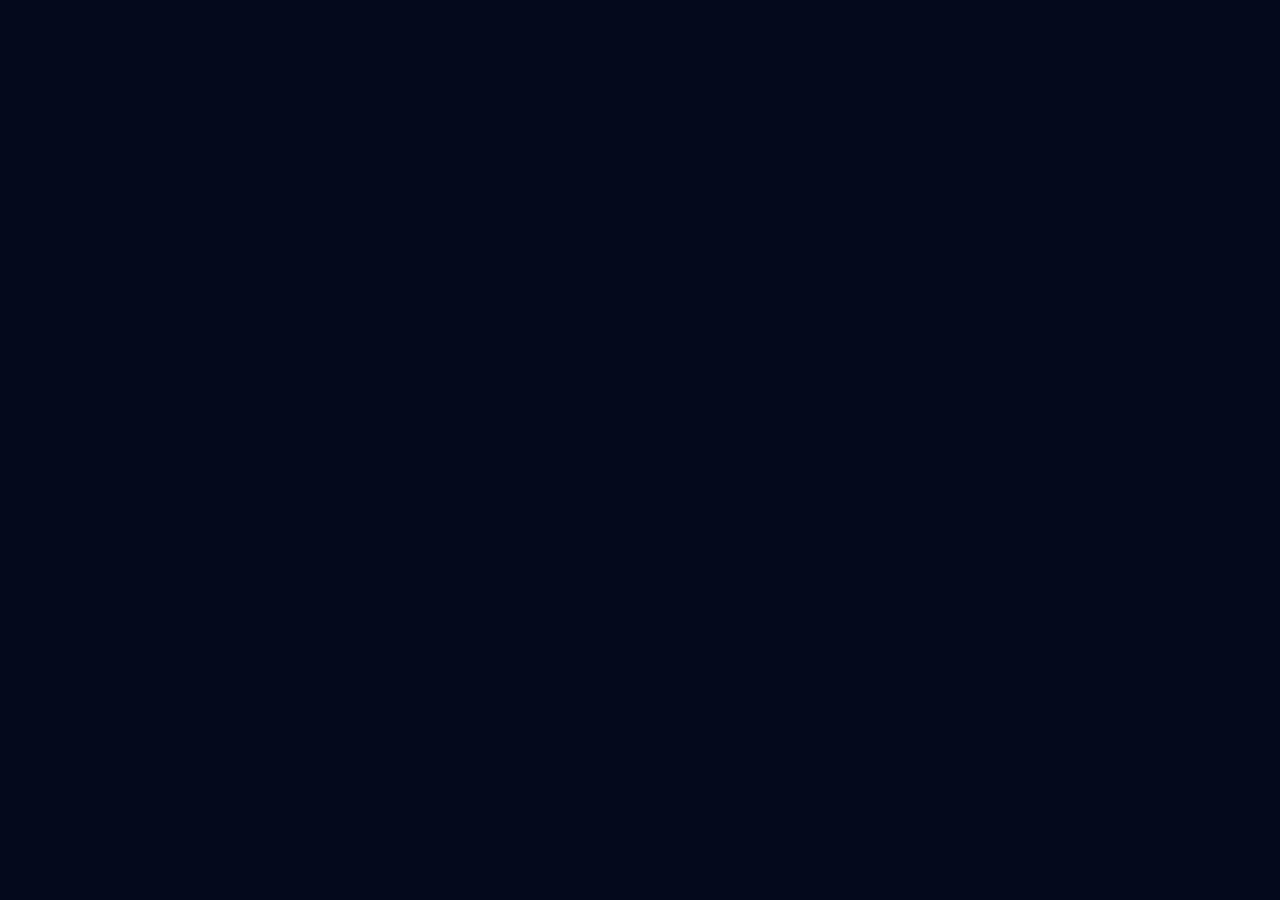
==== index.html @ e1b60d35 "Update index.html" ====
<!DOCTYPE html>
<html lang="it">
<head>
<meta charset="UTF-8" />
<meta name="viewport" content="width=device-width, initial-scale=1.0" />
<title>Studio Tecnico Diagnostica | Ricerca Perdite e Infiltrazioni</title>
<meta name="description" content="Specialisti in diagnostica non invasiva. Risolviamo problemi di umidità, muffa e infiltrazioni con tecnologie avanzate." />

<link rel="preconnect" href="https://fonts.googleapis.com" />
<link rel="preconnect" href="https://fonts.gstatic.com" crossorigin />
<link href="https://fonts.googleapis.com/css2?family=Inter:wght@300;400;600;800&display=swap" rel="stylesheet" />

<style>
:root {
  --bg: #050a18;
  --card: #0d1428;
  --accent: #f9c800;
  --text: #e0e6ed;
  --text-dim: rgba(224, 230, 237, 0.6);
}

* { margin:0; padding:0; box-sizing:border-box; }
body { 
  font-family: 'Inter', sans-serif; 
  background: var(--bg); 
  color: var(--text); 
  line-height: 1.6; 
  overflow-x: hidden;
}

/* Navigazione */
nav {
  position: fixed; top: 0; width: 100%; z-index: 1000;
  padding: 1rem 5%; display: flex; justify-content: space-between; align-items: center;
  background: rgba(5, 10, 24, 0.85); backdrop-filter: blur(12px);
  border-bottom: 1px solid rgba(255,255,255,0.05);
}
.logo { font-weight: 800; font-size: 1.1rem; color: var(--accent); text-transform: uppercase; letter-spacing: 1px; }

/* Hero Section con Effetto Gocce */
.hero {
  padding: 180px 5% 120px; text-align: center; position: relative;
  background: radial-gradient(circle at top, #102e7a 0%, #050a18 80%);
  overflow: hidden;
  min-height: 80vh;
  display: flex;
  flex-direction: column;
  justify-content: center;
  align-items: center;
}
.hero-content { position: relative; z-index: 10; pointer-events: none; }
.hero-content h1 { font-size: clamp(2.3rem, 5.5vw, 3.8rem); font-weight: 800; margin-bottom: 1.5rem; line-height: 1.1; color: #fff; }
.hero-content p { max-width: 700px; margin: 0 auto 2.5rem; color: rgba(255,255,255,0.8); font-size: 1.15rem; }

/* Pulsanti (Stato Disabilitato) */
.btn { 
  display: inline-block; background: var(--accent); color: #000; 
  padding: 1rem 2.5rem; border-radius: 6px; font-weight: 700; 
  text-decoration: none; transition: 0.3s; border: none; font-size: 1rem;
  pointer-events: auto;
}
.btn-disabled { background: #333; color: #777; cursor: not-allowed; opacity: 0.7; }

/* --- ENGINE GOCCE D'ACQUA --- */
#drop-container {
  position: absolute; top: 0; left: 0; width: 100%; height: 100%;
  z-index: 1; pointer-events: none;
}
.water-drop {
  position: absolute;
  background: linear-gradient(to bottom, rgba(255,255,255,0.3), rgba(255,255,255,0.1));
  border-radius: 50% 50% 50% 50% / 60% 60% 40% 40%;
  animation: fall linear infinite;
}
@keyframes fall {
  0% { transform: translateY(-100px); opacity: 0; }
  10% { opacity: 0.6; }
  90% { opacity: 0.4; }
  100% { transform: translateY(110vh); opacity: 0; }
}

/* Sezioni */
.section { padding: 100px 5%; max-width: 1100px; margin: 0 auto; }
h2 { font-size: 2.3rem; margin-bottom: 3.5rem; text-align: center; font-weight: 800; }

/* Blocco 1: Problemi */
.grid { display: grid; grid-template-columns: repeat(auto-fit, minmax(280px, 1fr)); gap: 2.5rem; }
.card { background: var(--card); padding: 2.5rem; border-radius: 12px; border: 1px solid rgba(255,255,255,0.04); }
.card h3 { color: var(--accent); margin-bottom: 1.2rem; font-size: 1.5rem; }
.list-error { list-style: none; color: var(--text-dim); }
.list-error li { margin-bottom: 0.9rem; padding-left: 28px; position: relative; }
.list-error li::before { content: "✕"; position: absolute; left: 0; color: #ff5f5f; font-weight: bold; }

/* Blocco 2: Diagnostica */
.diag-item { border-left: 3px solid var(--accent); padding-left: 20px; margin-bottom: 20px; }
.diag-item h4 { font-size: 1.3rem
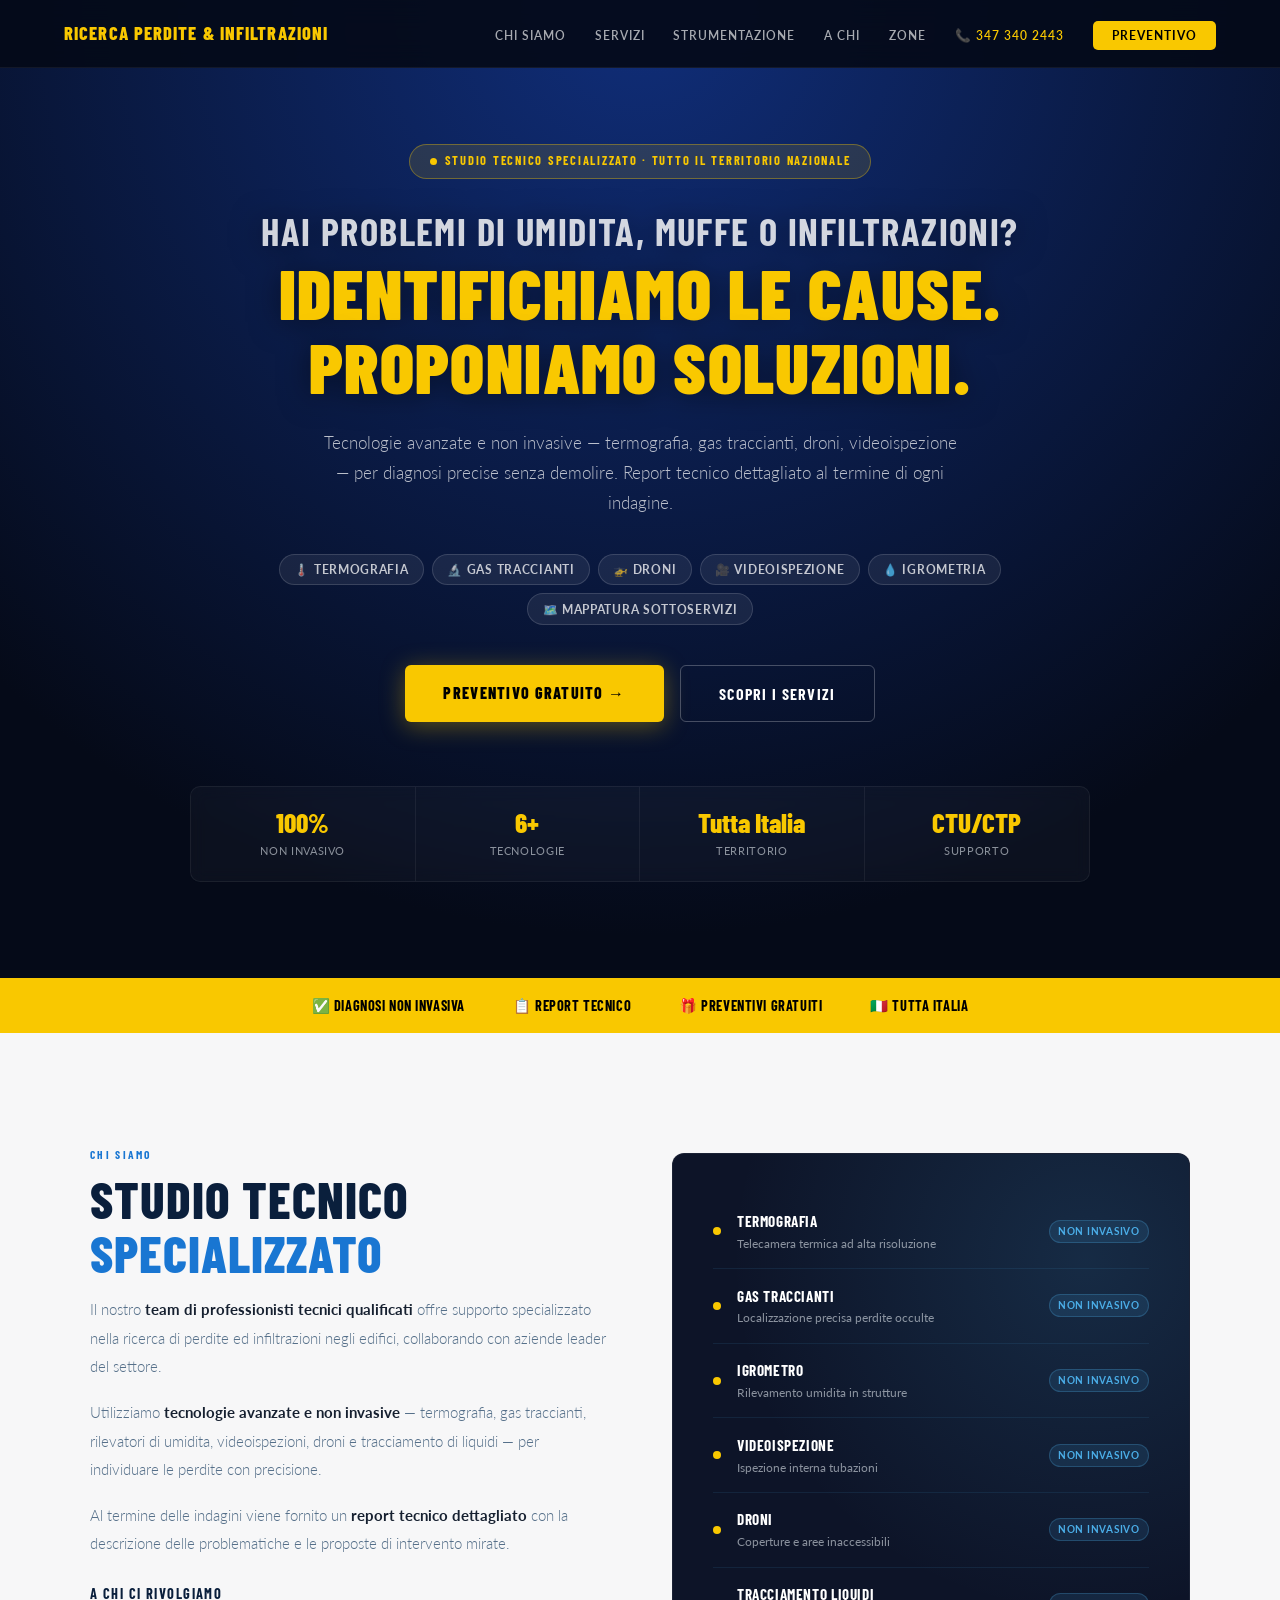
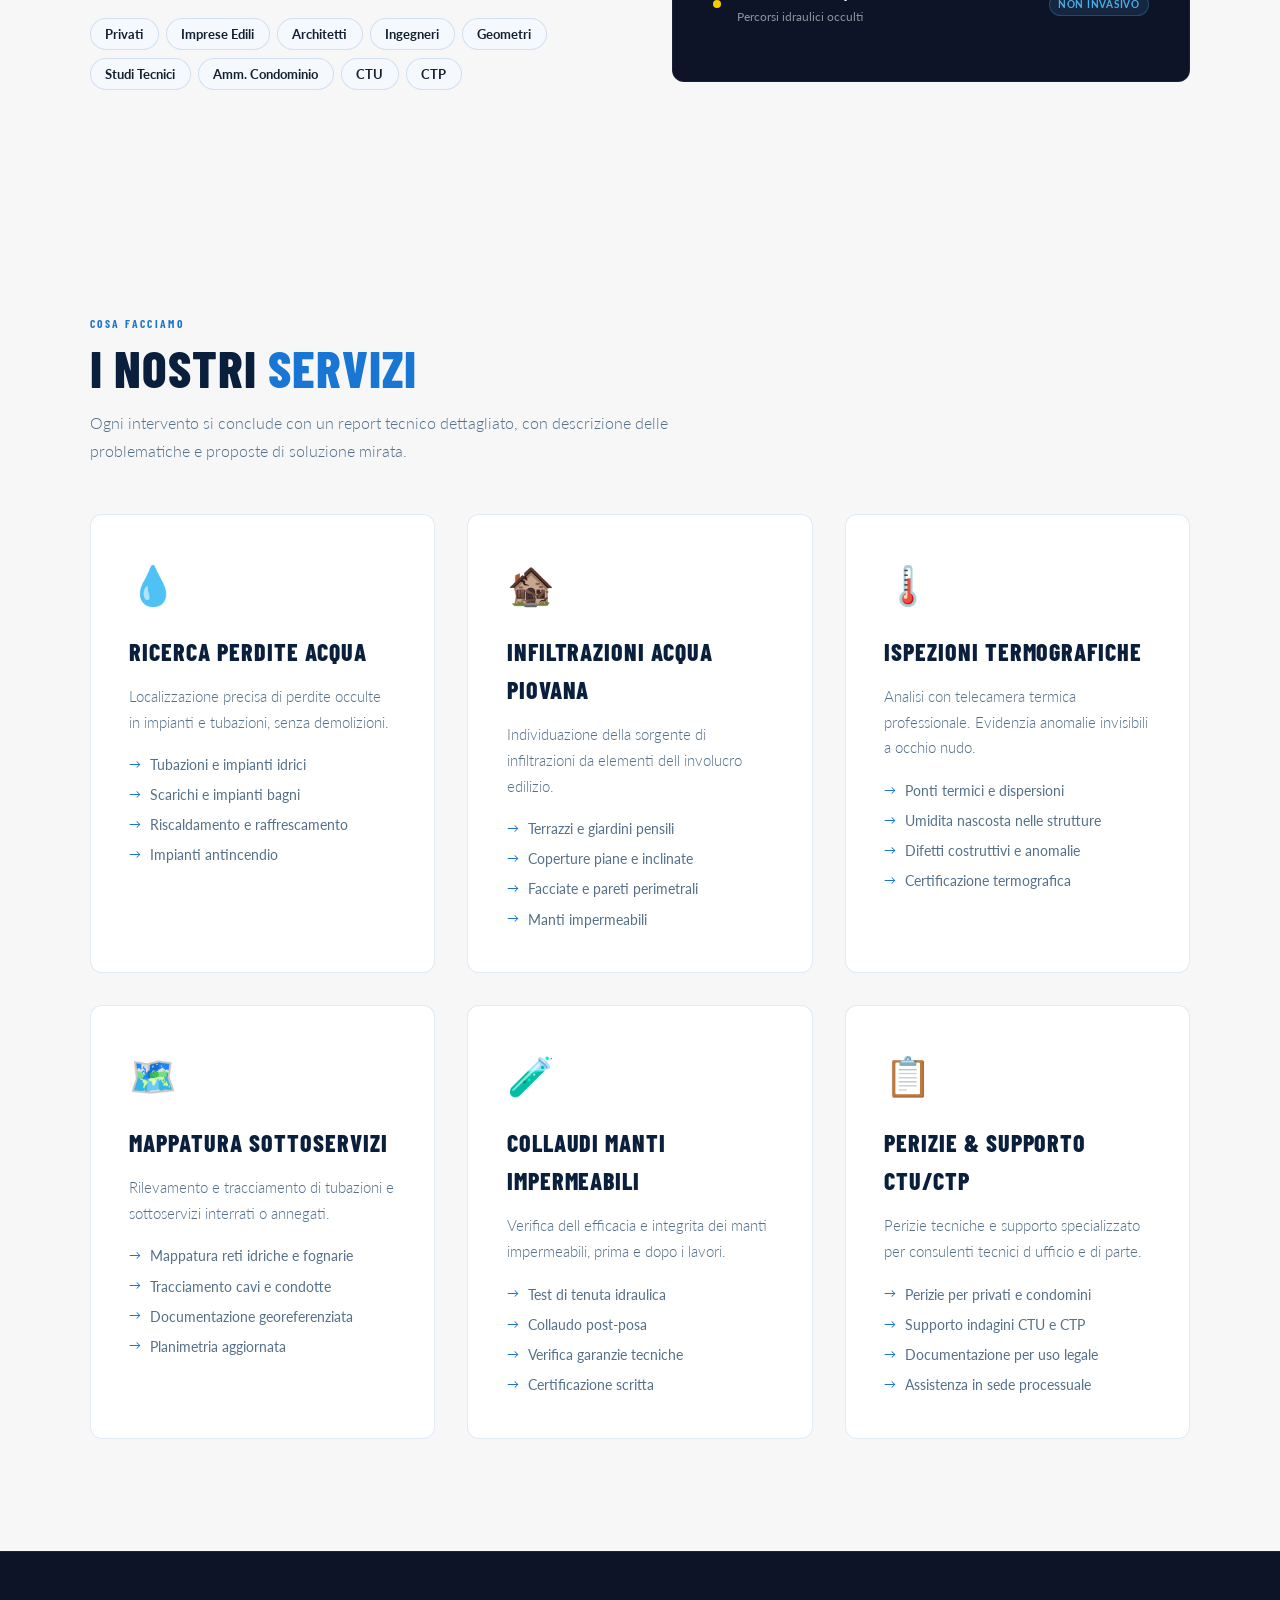
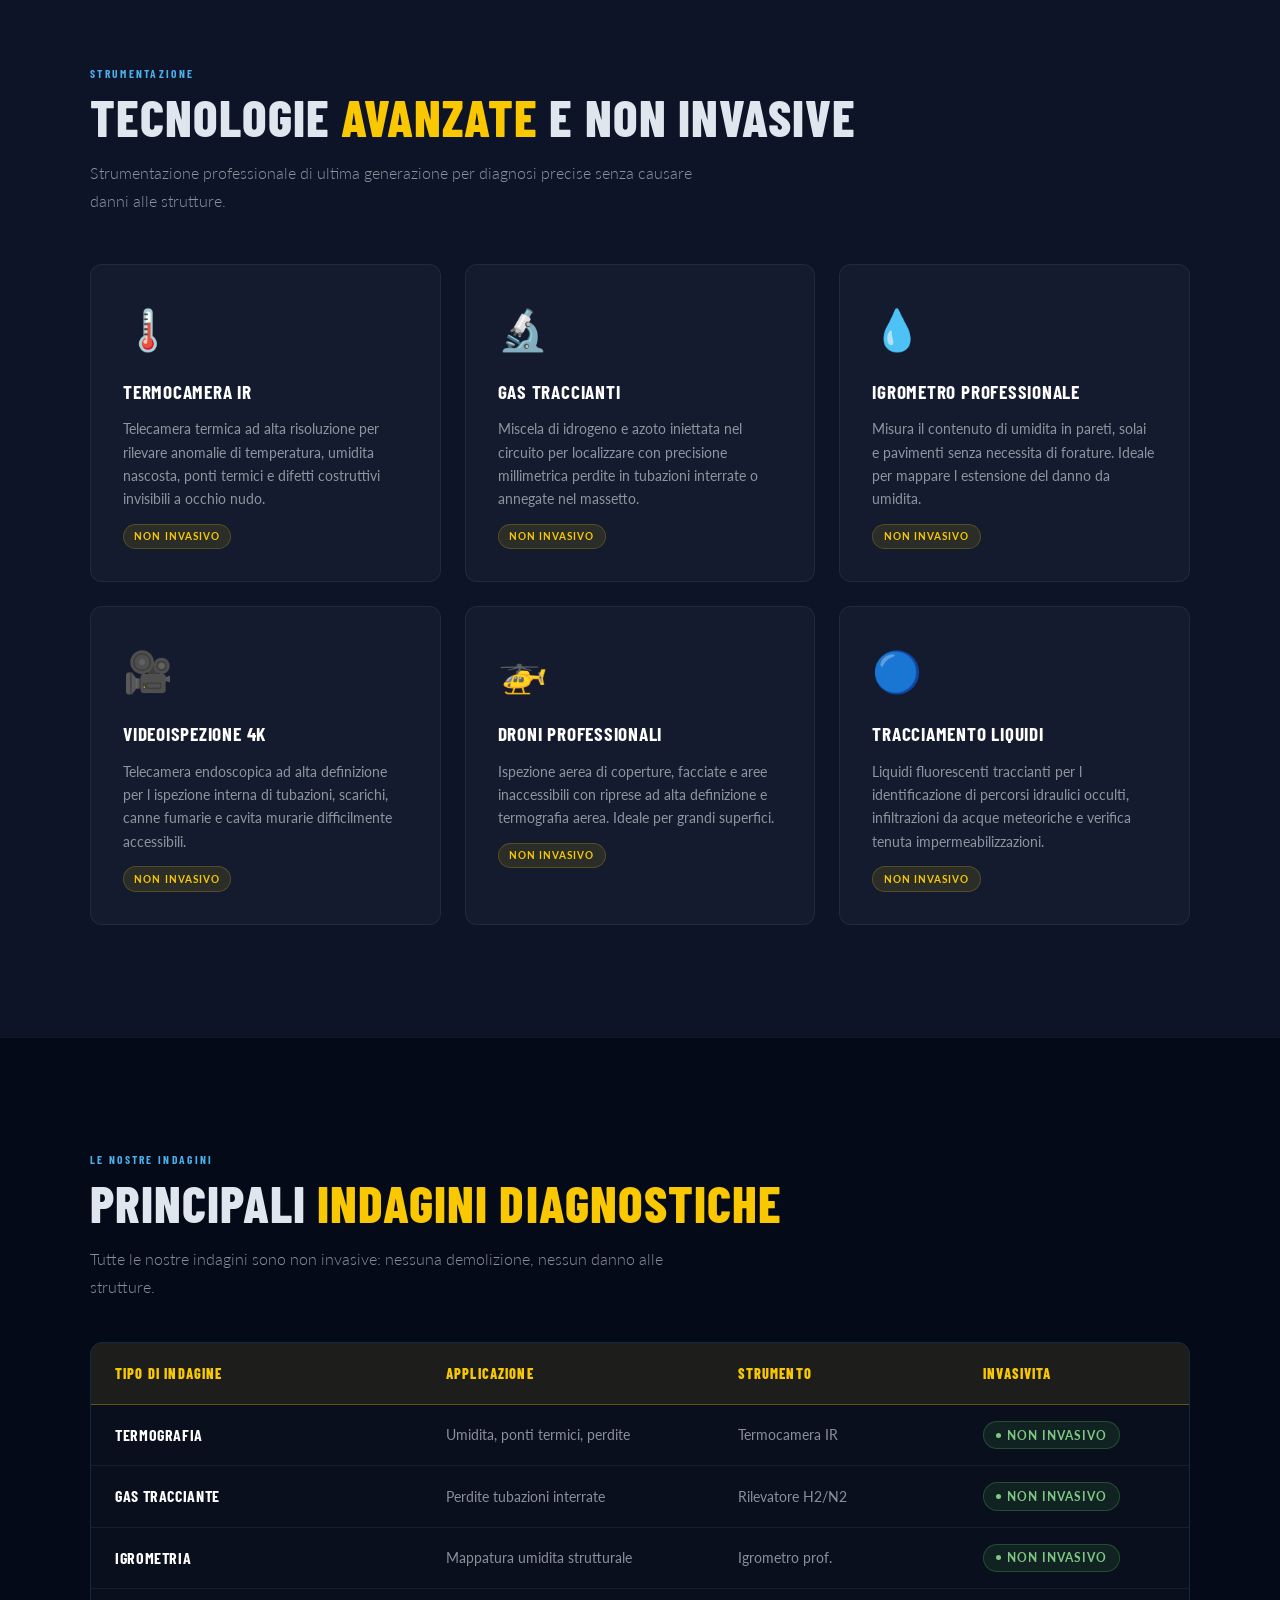
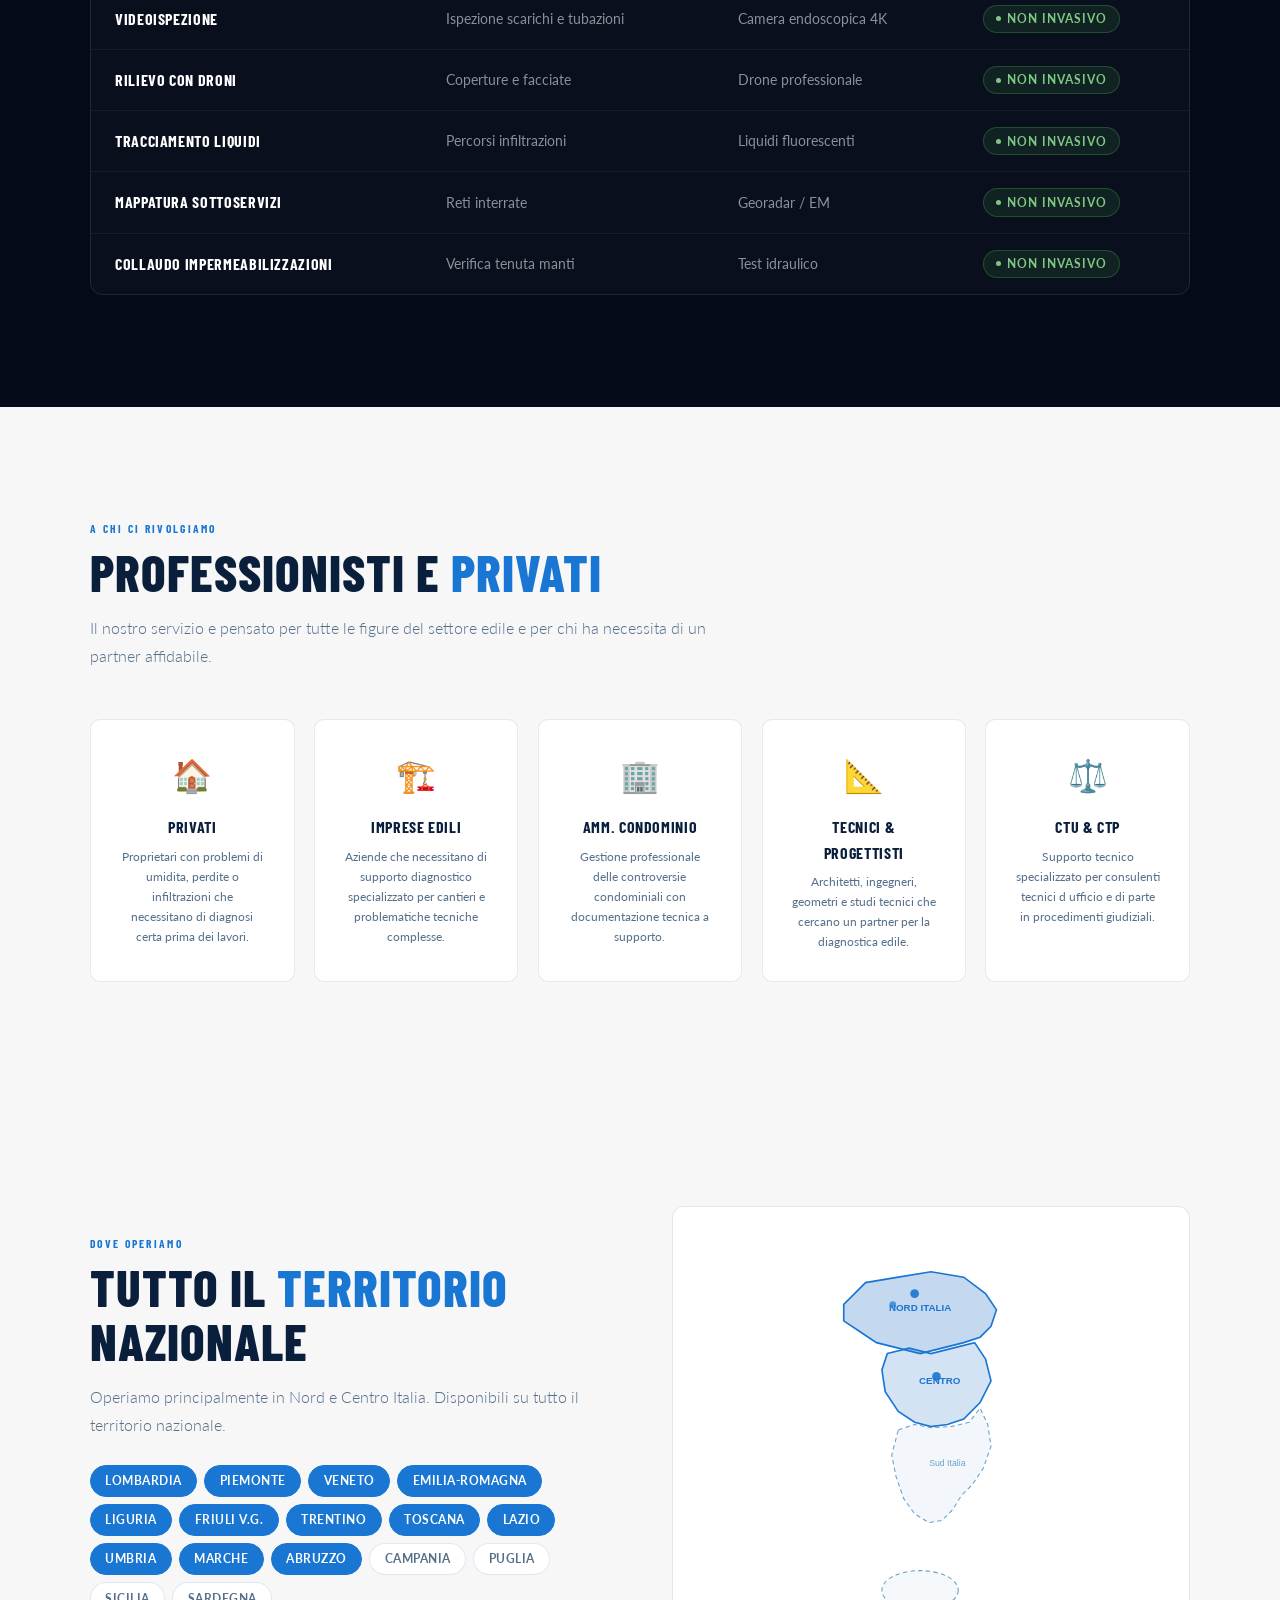
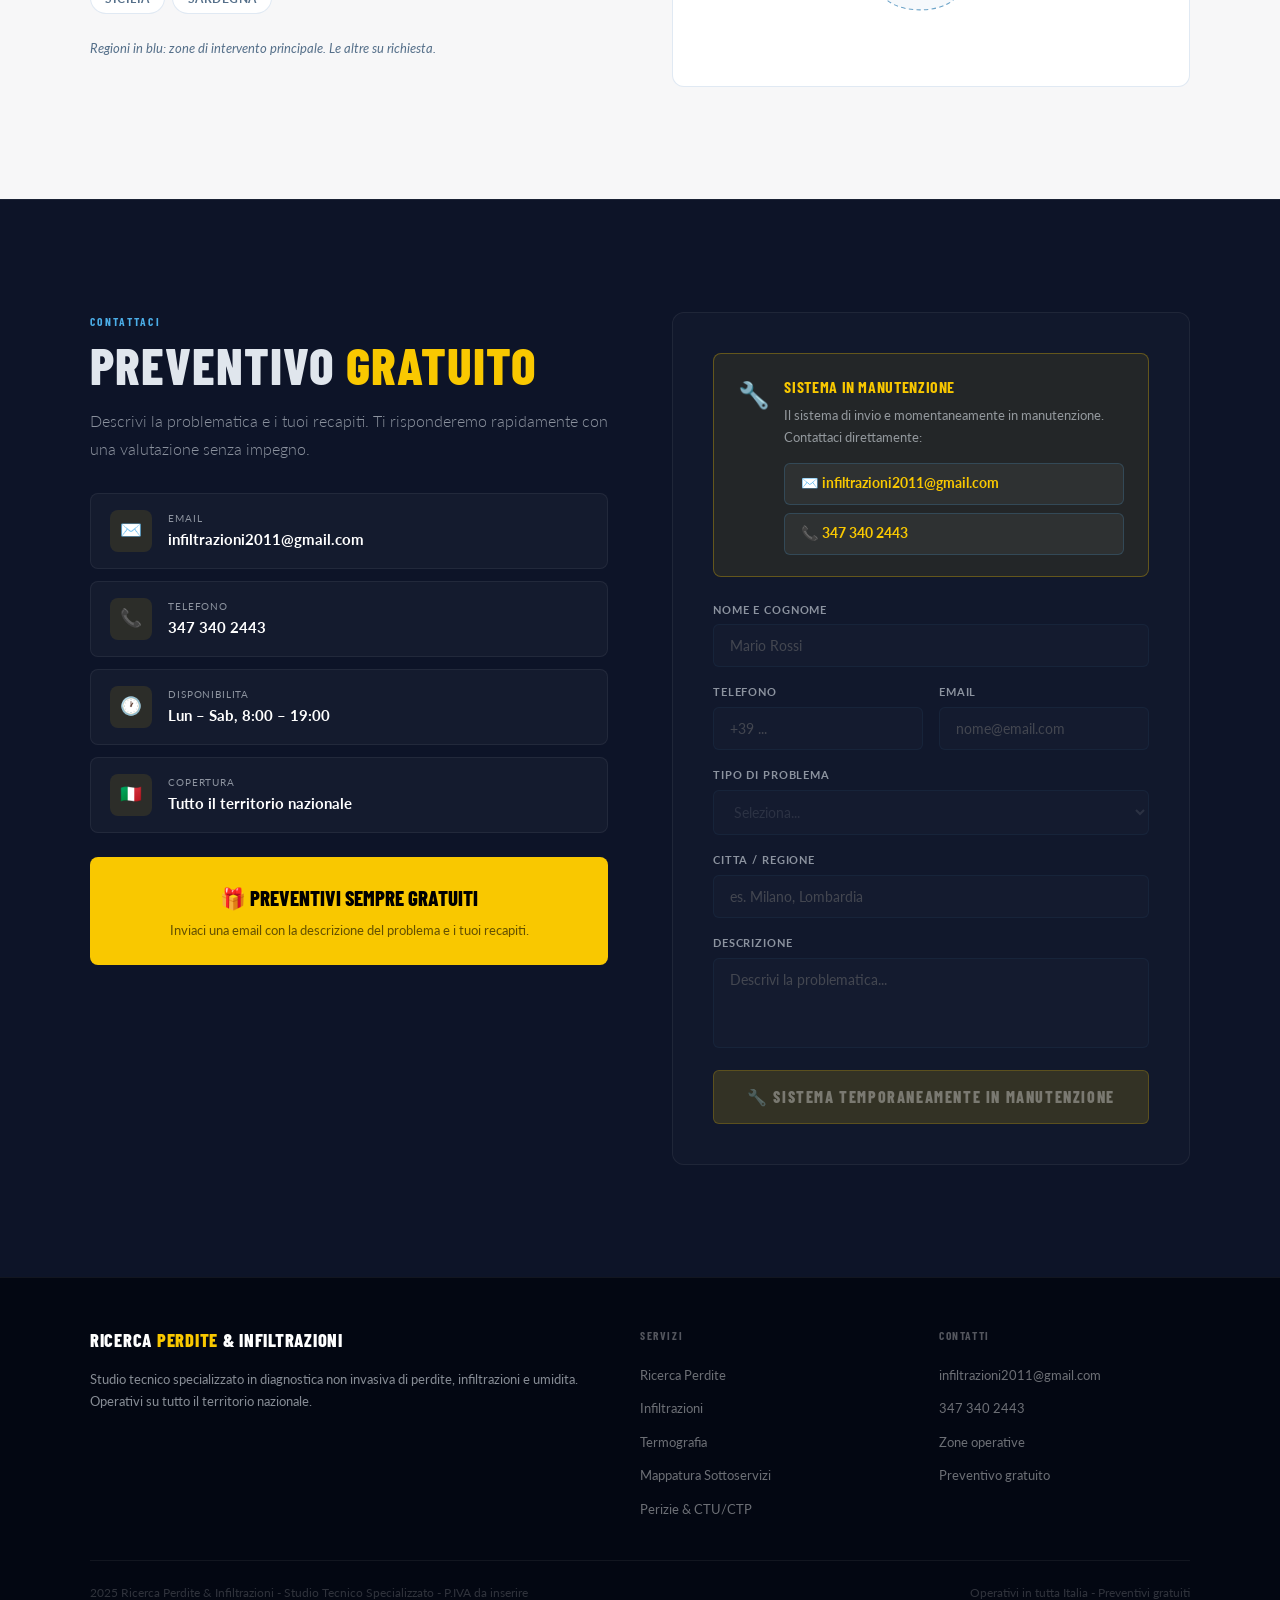
==== commit 410b566e: "Add files via upload" ====
--- a/index.html
+++ b/index.html
@@ -1,96 +1,583 @@
 <!DOCTYPE html>
 <html lang="it">
 <head>
-<meta charset="UTF-8" />
-<meta name="viewport" content="width=device-width, initial-scale=1.0" />
-<title>Studio Tecnico Diagnostica | Ricerca Perdite e Infiltrazioni</title>
-<meta name="description" content="Specialisti in diagnostica non invasiva. Risolviamo problemi di umidità, muffa e infiltrazioni con tecnologie avanzate." />
-
-<link rel="preconnect" href="https://fonts.googleapis.com" />
-<link rel="preconnect" href="https://fonts.gstatic.com" crossorigin />
-<link href="https://fonts.googleapis.com/css2?family=Inter:wght@300;400;600;800&display=swap" rel="stylesheet" />
-
+<meta charset="UTF-8"/>
+<meta name="viewport" content="width=device-width, initial-scale=1.0"/>
+<meta name="google-site-verification" content="r3lfD-xLl5mVCRbMKAUqODSUV7tXXp7N1dzrqmAwCZc"/>
+<title>Ricerca Perdite &amp; Infiltrazioni | Studio Tecnico Specializzato | Italia</title>
+<meta name="description" content="Studio tecnico specializzato in ricerca perdite acqua, infiltrazioni, muffa e umidita. Tecnologie non invasive: termografia, gas traccianti, videoispezione, droni. Operativi su tutto il territorio nazionale. Preventivi gratuiti."/>
+<meta name="keywords" content="ricerca perdite acqua, infiltrazioni, umidita, muffa, termografia, gas traccianti, videoispezione, mappatura sottoservizi, perizie, CTU, CTP, amministratori condominio"/>
+<meta name="robots" content="index, follow"/>
+<script async src="https://www.googletagmanager.com/gtag/js?id=G-BKCBFN4M7D"></script>
+<script>window.dataLayer=window.dataLayer||[];function gtag(){dataLayer.push(arguments);}gtag("js",new Date());gtag("config","G-BKCBFN4M7D");</script>
+<link rel="preconnect" href="https://fonts.googleapis.com"/>
+<link rel="preconnect" href="https://fonts.gstatic.com" crossorigin/>
+<link href="https://fonts.googleapis.com/css2?family=Barlow+Condensed:wght@500;700;800;900&family=Lato:wght@300;400;700&display=swap" rel="stylesheet"/>
 <style>
-:root {
-  --bg: #050a18;
-  --card: #0d1428;
-  --accent: #f9c800;
-  --text: #e0e6ed;
-  --text-dim: rgba(224, 230, 237, 0.6);
+:root{--bg:#050a18;--card:#0d1428;--acc:#f9c800;--accd:#e6a800;--sky:#4baee8;--wh:#fff;--txt:#e0e6ed;--dim:rgba(224,230,237,0.6);--bdr:rgba(255,255,255,0.06)}
+*,*::before,*::after{box-sizing:border-box;margin:0;padding:0}
+html{scroll-behavior:smooth}
+body{font-family:"Lato",sans-serif;background:var(--bg);color:var(--txt);overflow-x:hidden;line-height:1.6}
+
+/* NAV */
+nav{position:fixed;top:0;left:0;right:0;z-index:200;background:rgba(5,10,24,0.92);backdrop-filter:blur(14px);border-bottom:1px solid var(--bdr);display:flex;align-items:center;justify-content:space-between;padding:0 5%;height:68px}
+.logo{font-family:"Barlow Condensed",sans-serif;font-weight:800;font-size:1.15rem;color:var(--acc);text-transform:uppercase;letter-spacing:0.06em;line-height:1.2}
+.nl{display:flex;gap:1.8rem;list-style:none;align-items:center}
+.nl a{color:rgba(255,255,255,0.65);text-decoration:none;font-size:0.78rem;font-weight:600;letter-spacing:0.08em;text-transform:uppercase;transition:color 0.2s}
+.nl a:hover{color:var(--acc)}
+.nc{background:var(--acc);color:#000!important;padding:0.45rem 1.2rem;border-radius:5px;font-weight:700!important}
+.nc:hover{background:var(--accd)!important}
+.nt{color:var(--acc)!important}
+.hbg{display:none;flex-direction:column;gap:5px;cursor:pointer}
+.hbg span{display:block;width:24px;height:2px;background:var(--wh);border-radius:2px}
+
+/* HERO */
+#hero{min-height:100vh;display:flex;flex-direction:column;justify-content:center;padding:9rem 5% 6rem;position:relative;overflow:hidden;background:radial-gradient(circle at top,#102e7a 0%,#050a18 80%);text-align:center}
+#drop-container{position:absolute;top:0;left:0;width:100%;height:100%;pointer-events:none;z-index:1}
+.water-drop{position:absolute;background:rgba(255,255,255,0.18);border-radius:50% 50% 50% 50% / 60% 60% 40% 40%;pointer-events:none;opacity:0;animation:fall linear infinite;box-shadow:0 2px 8px rgba(255,255,255,0.08)}
+@keyframes fall{0%{transform:translateY(-50px) scaleY(0.8);opacity:0}10%{opacity:0.85}80%{opacity:0.5}100%{transform:translateY(110vh) scaleY(1.1);opacity:0}}
+.hi{position:relative;z-index:10;max-width:900px;margin:0 auto;width:100%}
+.hbadge{display:inline-flex;align-items:center;gap:0.5rem;background:rgba(249,200,0,0.12);border:1px solid rgba(249,200,0,0.35);color:var(--acc);font-family:"Barlow Condensed",sans-serif;font-weight:700;font-size:0.78rem;letter-spacing:0.14em;text-transform:uppercase;padding:0.4rem 1.2rem;border-radius:100px;margin-bottom:2rem;animation:fu 0.8s ease both}
+.hbadge::before{content:"";width:7px;height:7px;border-radius:50%;background:var(--acc);animation:bl 1.5s infinite;flex-shrink:0}
+@keyframes bl{0%,100%{opacity:1}50%{opacity:0.2}}
+@keyframes fu{from{opacity:0;transform:translateY(28px)}to{opacity:1;transform:none}}
+h1{font-family:"Barlow Condensed",sans-serif;font-weight:900;font-size:clamp(2.2rem,5.5vw,4.8rem);line-height:1.05;letter-spacing:0.02em;text-transform:uppercase;margin-bottom:1.5rem;animation:fu 0.8s 0.1s ease both;text-shadow:0 2px 30px rgba(0,0,0,0.5);color:var(--wh)}
+h1 .q{display:block;font-size:clamp(1.4rem,3vw,2.4rem);font-weight:700;color:rgba(255,255,255,0.82);margin-bottom:0.3rem}
+h1 .a{display:block;color:var(--acc)}
+.hsub{font-size:1.05rem;color:rgba(255,255,255,0.72);line-height:1.8;max-width:640px;margin:0 auto 2.2rem;font-weight:300;animation:fu 0.8s 0.2s ease both}
+.hpills{display:flex;flex-wrap:wrap;gap:0.5rem;margin-bottom:2.5rem;justify-content:center;animation:fu 0.8s 0.25s ease both}
+.pill{background:rgba(255,255,255,0.07);border:1px solid rgba(255,255,255,0.14);color:rgba(255,255,255,0.75);font-size:0.73rem;font-weight:700;letter-spacing:0.06em;text-transform:uppercase;padding:0.35rem 0.9rem;border-radius:100px}
+.hact{display:flex;gap:1rem;flex-wrap:wrap;justify-content:center;animation:fu 0.8s 0.3s ease both}
+.by{background:var(--acc);color:#000;font-family:"Barlow Condensed",sans-serif;font-weight:800;font-size:1rem;letter-spacing:0.08em;text-transform:uppercase;padding:0.9rem 2.4rem;border-radius:6px;text-decoration:none;box-shadow:0 4px 24px rgba(249,200,0,0.35);transition:all 0.25s}
+.by:hover{background:var(--accd);transform:translateY(-2px);box-shadow:0 8px 32px rgba(249,200,0,0.45)}
+.bo{border:1px solid rgba(255,255,255,0.25);color:var(--wh);font-family:"Barlow Condensed",sans-serif;font-weight:700;font-size:1rem;letter-spacing:0.08em;text-transform:uppercase;padding:0.9rem 2.4rem;border-radius:6px;text-decoration:none;transition:all 0.25s}
+.bo:hover{border-color:var(--acc);color:var(--acc)}
+.hstats{display:grid;grid-template-columns:repeat(4,1fr);margin-top:4rem;border:1px solid var(--bdr);border-radius:10px;overflow:hidden;animation:fu 0.8s 0.4s ease both;background:rgba(255,255,255,0.03);backdrop-filter:blur(8px)}
+.hs{padding:1.4rem 1rem;border-right:1px solid var(--bdr);text-align:center}
+.hs:last-child{border-right:none}
+.hsv{font-family:"Barlow Condensed",sans-serif;font-weight:800;font-size:1.7rem;color:var(--acc);display:block;line-height:1}
+.hsl{font-size:0.67rem;color:var(--dim);margin-top:0.35rem;letter-spacing:0.06em;text-transform:uppercase}
+
+/* STRIP */
+.strip{background:var(--acc);padding:1rem 5%;display:flex;align-items:center;justify-content:center;gap:3rem;flex-wrap:wrap;position:relative;z-index:2}
+.sri{display:flex;align-items:center;gap:0.5rem;font-family:"Barlow Condensed",sans-serif;font-weight:700;font-size:0.9rem;letter-spacing:0.04em;text-transform:uppercase;color:#000}
+
+/* SEZIONI */
+section{padding:7rem 5%;position:relative;z-index:2}
+.ct{max-width:1100px;margin:0 auto}
+.sl{font-family:"Barlow Condensed",sans-serif;font-weight:700;font-size:0.72rem;letter-spacing:0.2em;text-transform:uppercase;color:var(--sky);margin-bottom:0.5rem}
+h2{font-family:"Barlow Condensed",sans-serif;font-weight:800;font-size:clamp(2rem,4vw,3.2rem);line-height:1.05;text-transform:uppercase;letter-spacing:0.02em;margin-bottom:1rem}
+h2 .ac{color:var(--acc)}
+.si{font-size:0.97rem;color:var(--dim);line-height:1.8;max-width:620px;font-weight:300}
+.rv{opacity:0;transform:translateY(22px);transition:opacity 0.7s ease,transform 0.7s ease}
+.rv.visible{opacity:1;transform:none}
+
+/* SEZIONI CHIARE */
+#chisiamo,#servizi,#achi,#metodo,#zone{background:rgba(255,255,255,0.97);color:#162030}
+#chisiamo .sl,#servizi .sl,#achi .sl,#metodo .sl,#zone .sl{color:#1976d2}
+#chisiamo h2,#servizi h2,#achi h2,#metodo h2,#zone h2{color:#0a1f3c}
+#chisiamo h2 .ac,#servizi h2 .ac,#achi h2 .ac,#metodo h2 .ac,#zone h2 .ac{color:#1976d2}
+#chisiamo .si,#servizi .si,#achi .si,#metodo .si,#zone .si{color:#56708a}
+
+/* CHI SIAMO */
+.ag{display:grid;grid-template-columns:1fr 1fr;gap:4rem;align-items:center}
+.at p{font-size:0.96rem;color:#56708a;line-height:1.85;margin-bottom:1.1rem;font-weight:300}
+.at p strong{color:#162030;font-weight:700}
+.th2{font-family:"Barlow Condensed",sans-serif;font-weight:700;font-size:0.9rem;letter-spacing:0.1em;text-transform:uppercase;color:#0a1f3c;margin:1.5rem 0 0.8rem}
+.chips{display:flex;flex-wrap:wrap;gap:0.45rem}
+.chip{background:#f5f9fe;border:1px solid rgba(18,85,160,0.15);color:#162030;font-size:0.8rem;font-weight:700;padding:0.32rem 0.9rem;border-radius:100px;transition:all 0.2s;cursor:default}
+.chip:hover{background:#1976d2;color:#fff;border-color:#1976d2}
+.av{background:var(--card);border-radius:12px;padding:2.5rem;position:relative;overflow:hidden;border:1px solid var(--bdr)}
+.av::before{content:"";position:absolute;inset:0;background:radial-gradient(circle at 80% 20%,rgba(75,174,232,0.15) 0%,transparent 60%)}
+.tl{position:relative;z-index:1}
+.ti{display:flex;align-items:center;gap:1rem;padding:0.9rem 0;border-bottom:1px solid rgba(75,174,232,0.1)}
+.ti:last-child{border-bottom:none}
+.tdot{width:8px;height:8px;border-radius:50%;background:var(--acc);flex-shrink:0}
+.tn{font-family:"Barlow Condensed",sans-serif;font-weight:700;font-size:0.95rem;color:var(--wh);letter-spacing:0.04em;text-transform:uppercase}
+.tds{font-size:0.74rem;color:var(--dim);margin-top:0.1rem}
+.tbg{margin-left:auto;background:rgba(75,174,232,0.12);border:1px solid rgba(75,174,232,0.25);color:var(--sky);font-size:0.6rem;font-weight:700;letter-spacing:0.08em;text-transform:uppercase;padding:0.18rem 0.5rem;border-radius:100px;white-space:nowrap}
+
+/* SERVIZI */
+.sg{display:grid;grid-template-columns:repeat(auto-fit,minmax(300px,1fr));gap:2rem;margin-top:3rem}
+.sc{background:#fff;border:1px solid rgba(18,85,160,0.12);border-radius:12px;padding:2.4rem;position:relative;overflow:hidden;transition:all 0.3s}
+.sc::after{content:"";position:absolute;left:0;top:0;bottom:0;width:4px;background:linear-gradient(to bottom,#1976d2,var(--sky));transform:scaleY(0);transform-origin:top;transition:transform 0.3s}
+.sc:hover{box-shadow:0 12px 48px rgba(10,31,60,0.14);transform:translateY(-5px);border-color:rgba(18,85,160,0.25)}
+.sc:hover::after{transform:scaleY(1)}
+.sci{font-size:2.4rem;margin-bottom:1.1rem;display:block}
+.sc h3{font-family:"Barlow Condensed",sans-serif;font-weight:800;font-size:1.5rem;color:#0a1f3c;text-transform:uppercase;letter-spacing:0.04em;margin-bottom:0.8rem}
+.sc p{font-size:0.92rem;color:#56708a;line-height:1.75;font-weight:300}
+.sc ul{list-style:none;margin-top:0.9rem}
+.sc ul li{font-size:0.88rem;color:#56708a;padding:0.28rem 0 0.28rem 1.3rem;position:relative;line-height:1.5}
+.sc ul li::before{content:"→";position:absolute;left:0;color:#1976d2;font-size:0.75rem;top:0.32rem}
+
+/* STRUMENTAZIONE */
+#strumentazione{background:var(--card);border-top:1px solid var(--bdr)}
+.stg{display:grid;grid-template-columns:repeat(auto-fit,minmax(280px,1fr));gap:1.5rem;margin-top:3rem}
+.stc{background:rgba(255,255,255,0.03);border:1px solid var(--bdr);border-radius:12px;padding:2rem;transition:all 0.3s;position:relative;overflow:hidden}
+.stc::before{content:"";position:absolute;top:0;left:0;right:0;height:3px;background:linear-gradient(90deg,var(--acc),var(--sky));transform:scaleX(0);transform-origin:left;transition:transform 0.3s}
+.stc:hover{background:rgba(255,255,255,0.05);border-color:rgba(75,174,232,0.3);transform:translateY(-3px)}
+.stc:hover::before{transform:scaleX(1)}
+.stci{font-size:2.5rem;margin-bottom:1rem;display:block}
+.stc h3{font-family:"Barlow Condensed",sans-serif;font-weight:700;font-size:1.2rem;color:var(--wh);text-transform:uppercase;letter-spacing:0.04em;margin-bottom:0.6rem}
+.stc p{font-size:0.86rem;color:var(--dim);line-height:1.7}
+.stc-badge{display:inline-block;background:rgba(249,200,0,0.1);color:var(--acc);font-size:0.65rem;font-weight:700;letter-spacing:0.1em;text-transform:uppercase;padding:0.22rem 0.65rem;border-radius:100px;margin-top:0.8rem;border:1px solid rgba(249,200,0,0.2)}
+
+/* TABELLA */
+#indagini{background:#050a18;border-top:1px solid var(--bdr)}
+.tbl-wrap{overflow-x:auto;margin-top:2.5rem;border-radius:12px;border:1px solid rgba(75,174,232,0.2)}
+table{width:100%;border-collapse:collapse;background:rgba(255,255,255,0.02)}
+thead tr{background:rgba(249,200,0,0.08);border-bottom:1px solid rgba(249,200,0,0.3)}
+thead th{font-family:"Barlow Condensed",sans-serif;font-weight:800;font-size:0.9rem;color:var(--acc);text-transform:uppercase;letter-spacing:0.08em;padding:1.2rem 1.5rem;text-align:left}
+tbody tr{border-bottom:1px solid var(--bdr);transition:background 0.2s}
+tbody tr:hover{background:rgba(75,174,232,0.05)}
+tbody tr:last-child{border-bottom:none}
+tbody td{padding:1rem 1.5rem;font-size:0.9rem;color:var(--dim);line-height:1.5}
+tbody td:first-child{font-family:"Barlow Condensed",sans-serif;font-weight:700;font-size:1rem;color:var(--wh);text-transform:uppercase;letter-spacing:0.04em}
+.bni{display:inline-flex;align-items:center;gap:0.4rem;background:rgba(76,175,80,0.12);border:1px solid rgba(76,175,80,0.3);color:#81c784;font-size:0.72rem;font-weight:700;letter-spacing:0.08em;text-transform:uppercase;padding:0.28rem 0.75rem;border-radius:100px}
+.bni::before{content:"";width:5px;height:5px;border-radius:50%;background:#81c784;flex-shrink:0}
+
+/* A CHI */
+.acg{display:grid;grid-template-columns:repeat(auto-fit,minmax(185px,1fr));gap:1.2rem;margin-top:3rem}
+.ac2{border:1px solid rgba(18,85,160,0.12);border-radius:10px;padding:1.8rem;text-align:center;transition:all 0.3s;background:#fff}
+.ac2:hover{box-shadow:0 8px 32px rgba(18,85,160,0.12);transform:translateY(-3px);border-color:#1976d2}
+.aci{font-size:2rem;margin-bottom:0.9rem;display:block}
+.ac2 h4{font-family:"Barlow Condensed",sans-serif;font-weight:700;font-size:1rem;color:#0a1f3c;text-transform:uppercase;letter-spacing:0.04em;margin-bottom:0.45rem}
+.ac2 p{font-size:0.78rem;color:#56708a;line-height:1.6}
+
+/* ZONE */
+.zl{display:grid;grid-template-columns:1fr 1fr;gap:4rem;align-items:center}
+.ztags{display:flex;flex-wrap:wrap;gap:0.45rem;margin-top:1.6rem}
+.zt{padding:0.32rem 0.9rem;border-radius:100px;font-size:0.77rem;font-weight:700;letter-spacing:0.04em;text-transform:uppercase;border:1px solid;transition:all 0.2s}
+.zt.main{background:#1976d2;color:#fff;border-color:#1976d2}
+.zt.sec{background:#fff;color:#56708a;border-color:rgba(18,85,160,0.13)}
+.zt.sec:hover{border-color:#1976d2;color:#1976d2}
+.znote{margin-top:1.4rem;font-size:0.82rem;color:#56708a;font-style:italic;line-height:1.7}
+.mapbox{background:#fff;border:1px solid rgba(18,85,160,0.13);border-radius:12px;padding:2rem;display:flex;align-items:center;justify-content:center}
+
+/* CONTATTI */
+#contatti{background:#0d1428;border-top:1px solid var(--bdr)}
+.cl{display:grid;grid-template-columns:1fr 1fr;gap:4rem}
+.cit{display:flex;align-items:center;gap:1rem;padding:1rem 1.2rem;background:rgba(255,255,255,0.03);border:1px solid var(--bdr);border-radius:8px;margin-bottom:0.75rem;text-decoration:none;color:var(--wh);transition:all 0.2s}
+.cit:hover{background:rgba(75,174,232,0.08);border-color:rgba(75,174,232,0.3)}
+.cico{width:42px;height:42px;border-radius:8px;background:rgba(249,200,0,0.1);display:flex;align-items:center;justify-content:center;font-size:1.1rem;flex-shrink:0}
+.clbl{font-size:0.65rem;color:var(--dim);text-transform:uppercase;letter-spacing:0.08em}
+.cval{font-size:0.95rem;font-weight:700;color:var(--wh);margin-top:0.05rem}
+.pvb{margin-top:1.5rem;padding:1.5rem;background:var(--acc);border-radius:8px;text-align:center}
+.pvb h3{font-family:"Barlow Condensed",sans-serif;font-weight:800;font-size:1.3rem;color:#000;text-transform:uppercase;margin-bottom:0.4rem}
+.pvb p{font-size:0.82rem;color:rgba(0,0,0,0.6);line-height:1.6}
+.cform{background:rgba(255,255,255,0.02);border:1px solid var(--bdr);border-radius:12px;padding:2.5rem}
+.mbn{background:rgba(249,200,0,0.08);border:1px solid rgba(249,200,0,0.3);border-radius:8px;padding:1.3rem 1.5rem;margin-bottom:1.5rem;display:flex;gap:0.9rem;align-items:flex-start}
+.mbt{font-family:"Barlow Condensed",sans-serif;font-weight:700;font-size:1rem;color:var(--acc);text-transform:uppercase;letter-spacing:0.04em;margin-bottom:0.3rem}
+.mbn p{font-size:0.82rem;color:var(--dim);line-height:1.65}
+.mlinks{margin-top:0.9rem;display:flex;flex-direction:column;gap:0.5rem}
+.mlink{display:inline-flex;align-items:center;gap:0.5rem;background:rgba(255,255,255,0.05);border:1px solid rgba(75,174,232,0.2);border-radius:6px;padding:0.55rem 1rem;color:var(--acc);text-decoration:none;font-size:0.88rem;font-weight:700;transition:all 0.2s}
+.mlink:hover{background:rgba(75,174,232,0.1);border-color:rgba(75,174,232,0.4)}
+.fg{margin-bottom:1rem}
+.fg label{display:block;font-size:0.68rem;font-weight:700;letter-spacing:0.08em;text-transform:uppercase;color:var(--dim);margin-bottom:0.4rem}
+.fg input,.fg textarea,.fg select{width:100%;padding:0.75rem 1rem;background:rgba(255,255,255,0.03);border:1px solid rgba(75,174,232,0.12);border-radius:6px;color:rgba(255,255,255,0.2);font-family:"Lato",sans-serif;font-size:0.9rem;outline:none;cursor:not-allowed;opacity:0.5}
+.fg textarea{resize:none;min-height:90px}
+.fgr{display:grid;grid-template-columns:1fr 1fr;gap:1rem}
+.bsm{width:100%;padding:1rem;background:rgba(249,200,0,0.15);color:rgba(255,255,255,0.35);font-family:"Barlow Condensed",sans-serif;font-weight:800;font-size:1rem;letter-spacing:0.1em;text-transform:uppercase;border:1px solid rgba(249,200,0,0.2);border-radius:6px;cursor:not-allowed}
+
+/* POPUP */
+#mp{display:none;position:fixed;inset:0;background:rgba(0,0,0,0.85);z-index:9999;align-items:center;justify-content:center}
+#mp.open{display:flex}
+.pb{background:#0d1428;border:2px solid rgba(249,200,0,0.4);border-radius:14px;padding:2.5rem;max-width:420px;width:90%;text-align:center;animation:fu 0.3s ease}
+.pt{font-family:"Barlow Condensed",sans-serif;font-weight:800;font-size:1.5rem;color:var(--acc);text-transform:uppercase;letter-spacing:0.04em;margin-bottom:0.75rem}
+.pp{font-size:0.88rem;color:var(--dim);line-height:1.75;margin-bottom:1.5rem}
+.pe{display:block;background:var(--acc);color:#000;font-family:"Barlow Condensed",sans-serif;font-weight:800;font-size:1rem;letter-spacing:0.06em;text-transform:uppercase;padding:0.9rem;border-radius:6px;text-decoration:none;margin-bottom:0.6rem;transition:background 0.2s}
+.pe:hover{background:var(--accd)}
+.pth{display:block;background:rgba(255,255,255,0.05);border:1px solid rgba(75,174,232,0.3);color:#fff;font-family:"Barlow Condensed",sans-serif;font-weight:700;font-size:1rem;letter-spacing:0.06em;text-transform:uppercase;padding:0.9rem;border-radius:6px;text-decoration:none;margin-bottom:1.2rem;transition:all 0.2s}
+.pth:hover{background:rgba(75,174,232,0.12)}
+.pc{background:none;border:none;color:rgba(255,255,255,0.3);font-size:0.82rem;cursor:pointer;text-decoration:underline}
+
+/* FOOTER */
+footer{background:#030712;padding:3rem 5%;border-top:1px solid var(--bdr)}
+.fi{max-width:1100px;margin:0 auto;display:grid;grid-template-columns:2fr 1fr 1fr;gap:3rem}
+.fbr{font-family:"Barlow Condensed",sans-serif;font-weight:800;font-size:1.15rem;color:var(--wh);text-transform:uppercase;letter-spacing:0.04em;margin-bottom:0.75rem}
+.fbr span{color:var(--acc)}
+.fde{font-size:0.8rem;color:var(--dim);line-height:1.75}
+.fc h5{font-family:"Barlow Condensed",sans-serif;font-weight:700;font-size:0.72rem;letter-spacing:0.14em;text-transform:uppercase;color:rgba(255,255,255,0.32);margin-bottom:1rem}
+.fc ul{list-style:none}
+.fc ul li{margin-bottom:0.5rem}
+.fc ul li a{font-size:0.8rem;color:rgba(255,255,255,0.42);text-decoration:none;transition:color 0.2s}
+.fc ul li a:hover{color:var(--acc)}
+.fbot{max-width:1100px;margin:2rem auto 0;padding-top:1.4rem;border-top:1px solid var(--bdr);display:flex;justify-content:space-between;align-items:center;flex-wrap:wrap;gap:0.5rem}
+.fcp{font-size:0.72rem;color:rgba(255,255,255,0.18)}
+
+/* RESPONSIVE */
+@media(max-width:900px){
+  nav{padding:0 1.5rem}
+  .nl{display:none}
+  .hbg{display:flex}
+  .nl.open{display:flex;flex-direction:column;position:fixed;top:68px;left:0;right:0;background:var(--bg);padding:1.5rem 2rem 2rem;gap:1.2rem;border-bottom:1px solid var(--bdr);z-index:199}
+  section{padding:5rem 1.5rem}
+  .ag,.zl,.cl{grid-template-columns:1fr;gap:2.5rem}
+  .fgr{grid-template-columns:1fr}
+  .fi{grid-template-columns:1fr;gap:2rem}
+  .fbot{flex-direction:column;text-align:center}
+  .hstats{grid-template-columns:1fr 1fr}
+  footer{padding:2.5rem 1.5rem}
+  .strip{padding:0.9rem 1.5rem;gap:1.2rem}
 }
-
-* { margin:0; padding:0; box-sizing:border-box; }
-body { 
-  font-family: 'Inter', sans-serif; 
-  background: var(--bg); 
-  color: var(--text); 
-  line-height: 1.6; 
-  overflow-x: hidden;
+</style>
+</head>
+<body>
+
+<!-- POPUP MANUTENZIONE -->
+<div id="mp">
+  <div class="pb">
+    <div style="font-size:3rem;margin-bottom:0.8rem">🔧</div>
+    <div class="pt">Sistema in manutenzione</div>
+    <p class="pp">Il sistema di invio delle richieste e momentaneamente in fase di manutenzione. Contattaci direttamente:</p>
+    <a href="mailto:infiltrazioni2011@gmail.com" class="pe">✉️ Invia Email</a>
+    <a href="tel:+393473402443" class="pth">📞 347 340 2443</a>
+    <button class="pc" onclick="document.getElementById('mp').classList.remove('open')">Chiudi</button>
+  </div>
+</div>
+
+<!-- NAV -->
+<nav id="mainNav">
+  <div class="logo">Ricerca Perdite &amp; Infiltrazioni</div>
+  <ul class="nl" id="navLinks">
+    <li><a href="#chisiamo">Chi siamo</a></li>
+    <li><a href="#servizi">Servizi</a></li>
+    <li><a href="#strumentazione">Strumentazione</a></li>
+    <li><a href="#achi">A chi</a></li>
+    <li><a href="#zone">Zone</a></li>
+    <li><a href="tel:+393473402443" class="nt">📞 347 340 2443</a></li>
+    <li><a href="#contatti" class="nc">Preventivo</a></li>
+  </ul>
+  <div class="hbg" id="hbg" onclick="toggleMenu()"><span></span><span></span><span></span></div>
+</nav>
+
+<!-- HERO -->
+<section id="hero">
+  <div id="drop-container"></div>
+  <div class="hi rv">
+    <div class="hbadge">Studio Tecnico Specializzato &middot; Tutto il Territorio Nazionale</div>
+    <h1>
+      <span class="q">Hai problemi di umidita, muffe o infiltrazioni?</span>
+      <span class="a">Identifichiamo le cause.<br>Proponiamo soluzioni.</span>
+    </h1>
+    <p class="hsub">Tecnologie avanzate e non invasive — termografia, gas traccianti, droni, videoispezione — per diagnosi precise senza demolire. Report tecnico dettagliato al termine di ogni indagine.</p>
+    <div class="hpills">
+      <span class="pill">🌡️ Termografia</span>
+      <span class="pill">🔬 Gas Traccianti</span>
+      <span class="pill">🚁 Droni</span>
+      <span class="pill">🎥 Videoispezione</span>
+      <span class="pill">💧 Igrometria</span>
+      <span class="pill">🗺️ Mappatura Sottoservizi</span>
+    </div>
+    <div class="hact">
+      <a href="#contatti" class="by">Preventivo gratuito &rarr;</a>
+      <a href="#servizi" class="bo">Scopri i servizi</a>
+    </div>
+    <div class="hstats">
+      <div class="hs"><span class="hsv">100%</span><div class="hsl">Non invasivo</div></div>
+      <div class="hs"><span class="hsv">6+</span><div class="hsl">Tecnologie</div></div>
+      <div class="hs"><span class="hsv">Tutta Italia</span><div class="hsl">Territorio</div></div>
+      <div class="hs"><span class="hsv">CTU/CTP</span><div class="hsl">Supporto</div></div>
+    </div>
+  </div>
+</section>
+
+<!-- STRIP -->
+<div class="strip">
+  <div class="sri">✅ Diagnosi non invasiva</div>
+  <div class="sri">📋 Report tecnico</div>
+  <div class="sri">🎁 Preventivi gratuiti</div>
+  <div class="sri">🇮🇹 Tutta Italia</div>
+</div>
+
+<!-- CHI SIAMO -->
+<section id="chisiamo">
+<div class="ct">
+  <div class="ag">
+    <div class="at rv">
+      <div class="sl">Chi siamo</div>
+      <h2>Studio tecnico <span class="ac">specializzato</span></h2>
+      <p>Il nostro <strong>team di professionisti tecnici qualificati</strong> offre supporto specializzato nella ricerca di perdite ed infiltrazioni negli edifici, collaborando con aziende leader del settore.</p>
+      <p>Utilizziamo <strong>tecnologie avanzate e non invasive</strong> — termografia, gas traccianti, rilevatori di umidita, videoispezioni, droni e tracciamento di liquidi — per individuare le perdite con precisione.</p>
+      <p>Al termine delle indagini viene fornito un <strong>report tecnico dettagliato</strong> con la descrizione delle problematiche e le proposte di intervento mirate.</p>
+      <div class="th2">A chi ci rivolgiamo</div>
+      <div class="chips">
+        <span class="chip">Privati</span><span class="chip">Imprese Edili</span><span class="chip">Architetti</span>
+        <span class="chip">Ingegneri</span><span class="chip">Geometri</span><span class="chip">Studi Tecnici</span>
+        <span class="chip">Amm. Condominio</span><span class="chip">CTU</span><span class="chip">CTP</span>
+      </div>
+    </div>
+    <div class="av rv">
+      <div class="tl">
+        <div class="ti"><div class="tdot"></div><div><div class="tn">Termografia</div><div class="tds">Telecamera termica ad alta risoluzione</div></div><span class="tbg">Non invasivo</span></div>
+        <div class="ti"><div class="tdot"></div><div><div class="tn">Gas Traccianti</div><div class="tds">Localizzazione precisa perdite occulte</div></div><span class="tbg">Non invasivo</span></div>
+        <div class="ti"><div class="tdot"></div><div><div class="tn">Igrometro</div><div class="tds">Rilevamento umidita in strutture</div></div><span class="tbg">Non invasivo</span></div>
+        <div class="ti"><div class="tdot"></div><div><div class="tn">Videoispezione</div><div class="tds">Ispezione interna tubazioni</div></div><span class="tbg">Non invasivo</span></div>
+        <div class="ti"><div class="tdot"></div><div><div class="tn">Droni</div><div class="tds">Coperture e aree inaccessibili</div></div><span class="tbg">Non invasivo</span></div>
+        <div class="ti"><div class="tdot"></div><div><div class="tn">Tracciamento Liquidi</div><div class="tds">Percorsi idraulici occulti</div></div><span class="tbg">Non invasivo</span></div>
+      </div>
+    </div>
+  </div>
+</div>
+</section>
+
+<!-- SERVIZI -->
+<section id="servizi">
+<div class="ct">
+  <div class="rv">
+    <div class="sl">Cosa facciamo</div>
+    <h2>I nostri <span class="ac">servizi</span></h2>
+    <p class="si">Ogni intervento si conclude con un report tecnico dettagliato, con descrizione delle problematiche e proposte di soluzione mirata.</p>
+  </div>
+  <div class="sg">
+    <div class="sc rv"><span class="sci">💧</span><h3>Ricerca Perdite Acqua</h3><p>Localizzazione precisa di perdite occulte in impianti e tubazioni, senza demolizioni.</p><ul><li>Tubazioni e impianti idrici</li><li>Scarichi e impianti bagni</li><li>Riscaldamento e raffrescamento</li><li>Impianti antincendio</li></ul></div>
+    <div class="sc rv"><span class="sci">🏚️</span><h3>Infiltrazioni Acqua Piovana</h3><p>Individuazione della sorgente di infiltrazioni da elementi dell involucro edilizio.</p><ul><li>Terrazzi e giardini pensili</li><li>Coperture piane e inclinate</li><li>Facciate e pareti perimetrali</li><li>Manti impermeabili</li></ul></div>
+    <div class="sc rv"><span class="sci">🌡️</span><h3>Ispezioni Termografiche</h3><p>Analisi con telecamera termica professionale. Evidenzia anomalie invisibili a occhio nudo.</p><ul><li>Ponti termici e dispersioni</li><li>Umidita nascosta nelle strutture</li><li>Difetti costruttivi e anomalie</li><li>Certificazione termografica</li></ul></div>
+    <div class="sc rv"><span class="sci">🗺️</span><h3>Mappatura Sottoservizi</h3><p>Rilevamento e tracciamento di tubazioni e sottoservizi interrati o annegati.</p><ul><li>Mappatura reti idriche e fognarie</li><li>Tracciamento cavi e condotte</li><li>Documentazione georeferenziata</li><li>Planimetria aggiornata</li></ul></div>
+    <div class="sc rv"><span class="sci">🧪</span><h3>Collaudi Manti Impermeabili</h3><p>Verifica dell efficacia e integrita dei manti impermeabili, prima e dopo i lavori.</p><ul><li>Test di tenuta idraulica</li><li>Collaudo post-posa</li><li>Verifica garanzie tecniche</li><li>Certificazione scritta</li></ul></div>
+    <div class="sc rv"><span class="sci">📋</span><h3>Perizie &amp; Supporto CTU/CTP</h3><p>Perizie tecniche e supporto specializzato per consulenti tecnici d ufficio e di parte.</p><ul><li>Perizie per privati e condomini</li><li>Supporto indagini CTU e CTP</li><li>Documentazione per uso legale</li><li>Assistenza in sede processuale</li></ul></div>
+  </div>
+</div>
+</section>
+
+<!-- STRUMENTAZIONE -->
+<section id="strumentazione">
+<div class="ct">
+  <div class="rv">
+    <div class="sl">Strumentazione</div>
+    <h2>Tecnologie <span class="ac">avanzate</span> e non invasive</h2>
+    <p class="si">Strumentazione professionale di ultima generazione per diagnosi precise senza causare danni alle strutture.</p>
+  </div>
+  <div class="stg">
+    <div class="stc rv"><span class="stci">🌡️</span><h3>Termocamera IR</h3><p>Telecamera termica ad alta risoluzione per rilevare anomalie di temperatura, umidita nascosta, ponti termici e difetti costruttivi invisibili a occhio nudo.</p><span class="stc-badge">Non invasivo</span></div>
+    <div class="stc rv"><span class="stci">🔬</span><h3>Gas Traccianti</h3><p>Miscela di idrogeno e azoto iniettata nel circuito per localizzare con precisione millimetrica perdite in tubazioni interrate o annegate nel massetto.</p><span class="stc-badge">Non invasivo</span></div>
+    <div class="stc rv"><span class="stci">💧</span><h3>Igrometro Professionale</h3><p>Misura il contenuto di umidita in pareti, solai e pavimenti senza necessita di forature. Ideale per mappare l estensione del danno da umidita.</p><span class="stc-badge">Non invasivo</span></div>
+    <div class="stc rv"><span class="stci">🎥</span><h3>Videoispezione 4K</h3><p>Telecamera endoscopica ad alta definizione per l ispezione interna di tubazioni, scarichi, canne fumarie e cavita murarie difficilmente accessibili.</p><span class="stc-badge">Non invasivo</span></div>
+    <div class="stc rv"><span class="stci">🚁</span><h3>Droni Professionali</h3><p>Ispezione aerea di coperture, facciate e aree inaccessibili con riprese ad alta definizione e termografia aerea. Ideale per grandi superfici.</p><span class="stc-badge">Non invasivo</span></div>
+    <div class="stc rv"><span class="stci">🔵</span><h3>Tracciamento Liquidi</h3><p>Liquidi fluorescenti traccianti per l identificazione di percorsi idraulici occulti, infiltrazioni da acque meteoriche e verifica tenuta impermeabilizzazioni.</p><span class="stc-badge">Non invasivo</span></div>
+  </div>
+</div>
+</section>
+
+<!-- TABELLA INDAGINI -->
+<section id="indagini">
+<div class="ct">
+  <div class="rv">
+    <div class="sl">Le nostre indagini</div>
+    <h2>Principali <span class="ac">indagini diagnostiche</span></h2>
+    <p class="si">Tutte le nostre indagini sono non invasive: nessuna demolizione, nessun danno alle strutture.</p>
+  </div>
+  <div class="tbl-wrap rv">
+    <table>
+      <thead>
+        <tr>
+          <th>Tipo di indagine</th>
+          <th>Applicazione</th>
+          <th>Strumento</th>
+          <th>Invasivita</th>
+        </tr>
+      </thead>
+      <tbody>
+        <tr><td>Termografia</td><td>Umidita, ponti termici, perdite</td><td>Termocamera IR</td><td><span class="bni">Non invasivo</span></td></tr>
+        <tr><td>Gas Tracciante</td><td>Perdite tubazioni interrate</td><td>Rilevatore H2/N2</td><td><span class="bni">Non invasivo</span></td></tr>
+        <tr><td>Igrometria</td><td>Mappatura umidita strutturale</td><td>Igrometro prof.</td><td><span class="bni">Non invasivo</span></td></tr>
+        <tr><td>Videoispezione</td><td>Ispezione scarichi e tubazioni</td><td>Camera endoscopica 4K</td><td><span class="bni">Non invasivo</span></td></tr>
+        <tr><td>Rilievo con Droni</td><td>Coperture e facciate</td><td>Drone professionale</td><td><span class="bni">Non invasivo</span></td></tr>
+        <tr><td>Tracciamento Liquidi</td><td>Percorsi infiltrazioni</td><td>Liquidi fluorescenti</td><td><span class="bni">Non invasivo</span></td></tr>
+        <tr><td>Mappatura Sottoservizi</td><td>Reti interrate</td><td>Georadar / EM</td><td><span class="bni">Non invasivo</span></td></tr>
+        <tr><td>Collaudo Impermeabilizzazioni</td><td>Verifica tenuta manti</td><td>Test idraulico</td><td><span class="bni">Non invasivo</span></td></tr>
+      </tbody>
+    </table>
+  </div>
+</div>
+</section>
+
+<!-- A CHI -->
+<section id="achi">
+<div class="ct">
+  <div class="rv">
+    <div class="sl">A chi ci rivolgiamo</div>
+    <h2>Professionisti e <span class="ac">privati</span></h2>
+    <p class="si">Il nostro servizio e pensato per tutte le figure del settore edile e per chi ha necessita di un partner affidabile.</p>
+  </div>
+  <div class="acg">
+    <div class="ac2 rv"><span class="aci">🏠</span><h4>Privati</h4><p>Proprietari con problemi di umidita, perdite o infiltrazioni che necessitano di diagnosi certa prima dei lavori.</p></div>
+    <div class="ac2 rv"><span class="aci">🏗️</span><h4>Imprese Edili</h4><p>Aziende che necessitano di supporto diagnostico specializzato per cantieri e problematiche tecniche complesse.</p></div>
+    <div class="ac2 rv"><span class="aci">🏢</span><h4>Amm. Condominio</h4><p>Gestione professionale delle controversie condominiali con documentazione tecnica a supporto.</p></div>
+    <div class="ac2 rv"><span class="aci">📐</span><h4>Tecnici &amp; Progettisti</h4><p>Architetti, ingegneri, geometri e studi tecnici che cercano un partner per la diagnostica edile.</p></div>
+    <div class="ac2 rv"><span class="aci">⚖️</span><h4>CTU &amp; CTP</h4><p>Supporto tecnico specializzato per consulenti tecnici d ufficio e di parte in procedimenti giudiziali.</p></div>
+  </div>
+</div>
+</section>
+
+<!-- ZONE -->
+<section id="zone">
+<div class="ct">
+  <div class="zl">
+    <div class="rv">
+      <div class="sl">Dove operiamo</div>
+      <h2>Tutto il <span class="ac">territorio</span> nazionale</h2>
+      <p class="si">Operiamo principalmente in Nord e Centro Italia. Disponibili su tutto il territorio nazionale.</p>
+      <div class="ztags">
+        <span class="zt main">Lombardia</span><span class="zt main">Piemonte</span><span class="zt main">Veneto</span>
+        <span class="zt main">Emilia-Romagna</span><span class="zt main">Liguria</span><span class="zt main">Friuli V.G.</span>
+        <span class="zt main">Trentino</span><span class="zt main">Toscana</span><span class="zt main">Lazio</span>
+        <span class="zt main">Umbria</span><span class="zt main">Marche</span><span class="zt main">Abruzzo</span>
+        <span class="zt sec">Campania</span><span class="zt sec">Puglia</span><span class="zt sec">Sicilia</span><span class="zt sec">Sardegna</span>
+      </div>
+      <p class="znote">Regioni in blu: zone di intervento principale. Le altre su richiesta.</p>
+    </div>
+    <div class="mapbox rv">
+      <svg viewBox="0 0 220 380" xmlns="http://www.w3.org/2000/svg" style="width:100%;max-width:240px">
+        <path d="M30,60 L50,40 L80,35 L110,30 L140,35 L160,50 L170,65 L165,80 L155,90 L140,95 L120,100 L100,105 L80,100 L60,95 L45,85 L30,75 Z" fill="rgba(21,101,192,0.25)" stroke="#1976d2" stroke-width="1.5"/>
+        <path d="M70,105 L90,100 L110,105 L130,100 L150,95 L160,110 L165,130 L155,150 L140,165 L125,170 L110,172 L95,168 L80,158 L68,140 L65,120 Z" fill="rgba(21,101,192,0.18)" stroke="#1976d2" stroke-width="1.5"/>
+        <path d="M80,175 L95,170 L110,173 L128,172 L145,168 L155,155 L162,170 L165,190 L158,210 L148,225 L138,235 L130,248 L120,258 L108,260 L95,252 L85,238 L78,218 L74,198 Z" fill="rgba(100,150,200,0.08)" stroke="#6ba3c8" stroke-width="1" stroke-dasharray="4 3"/>
+        <ellipse cx="100" cy="322" rx="35" ry="18" fill="rgba(100,150,200,0.06)" stroke="#6ba3c8" stroke-width="1" stroke-dasharray="4 3"/>
+        <text x="100" y="66" text-anchor="middle" font-family="sans-serif" font-size="9" font-weight="700" fill="#1976d2">NORD ITALIA</text>
+        <text x="118" y="133" text-anchor="middle" font-family="sans-serif" font-size="9" font-weight="700" fill="#1976d2">CENTRO</text>
+        <text x="125" y="208" text-anchor="middle" font-family="sans-serif" font-size="8" fill="#6ba3c8">Sud Italia</text>
+        <circle cx="95" cy="50" r="4" fill="#1976d2" opacity=".9"/><circle cx="75" cy="60" r="3" fill="#1976d2" opacity=".7"/>
+        <circle cx="115" cy="126" r="4" fill="#1976d2" opacity=".9"/>
+      </svg>
+    </div>
+  </div>
+</div>
+</section>
+
+<!-- CONTATTI -->
+<section id="contatti">
+<div class="ct">
+  <div class="cl">
+    <div class="rv">
+      <div class="sl">Contattaci</div>
+      <h2>Preventivo <span class="ac">gratuito</span></h2>
+      <p class="si" style="margin-bottom:1.8rem">Descrivi la problematica e i tuoi recapiti. Ti risponderemo rapidamente con una valutazione senza impegno.</p>
+      <a href="mailto:infiltrazioni2011@gmail.com" class="cit"><div class="cico">✉️</div><div><div class="clbl">Email</div><div class="cval">infiltrazioni2011@gmail.com</div></div></a>
+      <a href="tel:+393473402443" class="cit"><div class="cico">📞</div><div><div class="clbl">Telefono</div><div class="cval">347 340 2443</div></div></a>
+      <div class="cit" style="cursor:default"><div class="cico">🕐</div><div><div class="clbl">Disponibilita</div><div class="cval">Lun – Sab, 8:00 – 19:00</div></div></div>
+      <div class="cit" style="cursor:default"><div class="cico">🇮🇹</div><div><div class="clbl">Copertura</div><div class="cval">Tutto il territorio nazionale</div></div></div>
+      <div class="pvb"><h3>🎁 Preventivi sempre gratuiti</h3><p>Inviaci una email con la descrizione del problema e i tuoi recapiti.</p></div>
+    </div>
+    <div class="cform rv">
+      <div class="mbn">
+        <span style="font-size:1.6rem;flex-shrink:0">🔧</span>
+        <div>
+          <div class="mbt">Sistema in manutenzione</div>
+          <p>Il sistema di invio e momentaneamente in manutenzione. Contattaci direttamente:</p>
+          <div class="mlinks">
+            <a href="mailto:infiltrazioni2011@gmail.com" class="mlink">✉️ infiltrazioni2011@gmail.com</a>
+            <a href="tel:+393473402443" class="mlink">📞 347 340 2443</a>
+          </div>
+        </div>
+      </div>
+      <div class="fg"><label>Nome e cognome</label><input type="text" placeholder="Mario Rossi" onfocus="document.getElementById('mp').classList.add('open')" readonly/></div>
+      <div class="fgr">
+        <div class="fg"><label>Telefono</label><input type="tel" placeholder="+39 ..." onfocus="document.getElementById('mp').classList.add('open')" readonly/></div>
+        <div class="fg"><label>Email</label><input type="email" placeholder="nome@email.com" onfocus="document.getElementById('mp').classList.add('open')" readonly/></div>
+      </div>
+      <div class="fg"><label>Tipo di problema</label><select onclick="document.getElementById('mp').classList.add('open')"><option>Seleziona...</option></select></div>
+      <div class="fg"><label>Citta / Regione</label><input type="text" placeholder="es. Milano, Lombardia" onfocus="document.getElementById('mp').classList.add('open')" readonly/></div>
+      <div class="fg"><label>Descrizione</label><textarea placeholder="Descrivi la problematica..." onfocus="document.getElementById('mp').classList.add('open')" readonly></textarea></div>
+      <button class="bsm" onclick="document.getElementById('mp').classList.add('open')">🔧 Sistema temporaneamente in manutenzione</button>
+    </div>
+  </div>
+</div>
+</section>
+
+<!-- FOOTER -->
+<footer>
+  <div class="fi">
+    <div>
+      <div class="fbr">Ricerca <span>Perdite</span> &amp; Infiltrazioni</div>
+      <p class="fde">Studio tecnico specializzato in diagnostica non invasiva di perdite, infiltrazioni e umidita. Operativi su tutto il territorio nazionale.</p>
+    </div>
+    <div class="fc"><h5>Servizi</h5><ul>
+      <li><a href="#servizi">Ricerca Perdite</a></li>
+      <li><a href="#servizi">Infiltrazioni</a></li>
+      <li><a href="#servizi">Termografia</a></li>
+      <li><a href="#servizi">Mappatura Sottoservizi</a></li>
+      <li><a href="#servizi">Perizie &amp; CTU/CTP</a></li>
+    </ul></div>
+    <div class="fc"><h5>Contatti</h5><ul>
+      <li><a href="mailto:infiltrazioni2011@gmail.com">infiltrazioni2011@gmail.com</a></li>
+      <li><a href="tel:+393473402443">347 340 2443</a></li>
+      <li><a href="#zone">Zone operative</a></li>
+      <li><a href="#contatti">Preventivo gratuito</a></li>
+    </ul></div>
+  </div>
+  <div class="fbot">
+    <div class="fcp">2025 Ricerca Perdite &amp; Infiltrazioni - Studio Tecnico Specializzato - P.IVA da inserire</div>
+    <div class="fcp">Operativi in tutta Italia - Preventivi gratuiti</div>
+  </div>
+</footer>
+
+<script>
+// ── GOCCE ANIMATE (metodo Gemini - CSS + JS magnetismo) ──
+const container = document.getElementById("drop-container");
+const hero = document.getElementById("hero");
+const drops = [];
+const N = 35;
+
+for(let i=0;i<N;i++){
+  const d = document.createElement("div");
+  d.className = "water-drop";
+  const size = Math.random()*14+6;
+  d.style.width = size+"px";
+  d.style.height = (size*1.6)+"px";
+  d.style.left = (Math.random()*100)+"%";
+  d.style.animationDuration = (Math.random()*5+3)+"s";
+  d.style.animationDelay = (Math.random()*6)+"s";
+  container.appendChild(d);
+  drops.push({el:d, size:size});
 }
 
-/* Navigazione */
-nav {
-  position: fixed; top: 0; width: 100%; z-index: 1000;
-  padding: 1rem 5%; display: flex; justify-content: space-between; align-items: center;
-  background: rgba(5, 10, 24, 0.85); backdrop-filter: blur(12px);
-  border-bottom: 1px solid rgba(255,255,255,0.05);
-}
-.logo { font-weight: 800; font-size: 1.1rem; color: var(--accent); text-transform: uppercase; letter-spacing: 1px; }
-
-/* Hero Section con Effetto Gocce */
-.hero {
-  padding: 180px 5% 120px; text-align: center; position: relative;
-  background: radial-gradient(circle at top, #102e7a 0%, #050a18 80%);
-  overflow: hidden;
-  min-height: 80vh;
-  display: flex;
-  flex-direction: column;
-  justify-content: center;
-  align-items: center;
-}
-.hero-content { position: relative; z-index: 10; pointer-events: none; }
-.hero-content h1 { font-size: clamp(2.3rem, 5.5vw, 3.8rem); font-weight: 800; margin-bottom: 1.5rem; line-height: 1.1; color: #fff; }
-.hero-content p { max-width: 700px; margin: 0 auto 2.5rem; color: rgba(255,255,255,0.8); font-size: 1.15rem; }
-
-/* Pulsanti (Stato Disabilitato) */
-.btn { 
-  display: inline-block; background: var(--accent); color: #000; 
-  padding: 1rem 2.5rem; border-radius: 6px; font-weight: 700; 
-  text-decoration: none; transition: 0.3s; border: none; font-size: 1rem;
-  pointer-events: auto;
-}
-.btn-disabled { background: #333; color: #777; cursor: not-allowed; opacity: 0.7; }
-
-/* --- ENGINE GOCCE D'ACQUA --- */
-#drop-container {
-  position: absolute; top: 0; left: 0; width: 100%; height: 100%;
-  z-index: 1; pointer-events: none;
-}
-.water-drop {
-  position: absolute;
-  background: linear-gradient(to bottom, rgba(255,255,255,0.3), rgba(255,255,255,0.1));
-  border-radius: 50% 50% 50% 50% / 60% 60% 40% 40%;
-  animation: fall linear infinite;
-}
-@keyframes fall {
-  0% { transform: translateY(-100px); opacity: 0; }
-  10% { opacity: 0.6; }
-  90% { opacity: 0.4; }
-  100% { transform: translateY(110vh); opacity: 0; }
-}
-
-/* Sezioni */
-.section { padding: 100px 5%; max-width: 1100px; margin: 0 auto; }
-h2 { font-size: 2.3rem; margin-bottom: 3.5rem; text-align: center; font-weight: 800; }
-
-/* Blocco 1: Problemi */
-.grid { display: grid; grid-template-columns: repeat(auto-fit, minmax(280px, 1fr)); gap: 2.5rem; }
-.card { background: var(--card); padding: 2.5rem; border-radius: 12px; border: 1px solid rgba(255,255,255,0.04); }
-.card h3 { color: var(--accent); margin-bottom: 1.2rem; font-size: 1.5rem; }
-.list-error { list-style: none; color: var(--text-dim); }
-.list-error li { margin-bottom: 0.9rem; padding-left: 28px; position: relative; }
-.list-error li::before { content: "✕"; position: absolute; left: 0; color: #ff5f5f; font-weight: bold; }
-
-/* Blocco 2: Diagnostica */
-.diag-item { border-left: 3px solid var(--accent); padding-left: 20px; margin-bottom: 20px; }
-.diag-item h4 { font-size: 1.3rem
+hero.addEventListener("mousemove", function(e){
+  const rect = hero.getBoundingClientRect();
+  const mx = e.clientX - rect.left;
+  const my = e.clientY - rect.top;
+  drops.forEach(function(drop){
+    const r = drop.el.getBoundingClientRect();
+    const dx = mx - (r.left - rect.left + drop.size/2);
+    const dy = my - (r.top - rect.top + drop.size*0.8);
+    const dist = Math.sqrt(dx*dx+dy*dy);
+    const range = 130;
+    if(dist < range){
+      const f = (range-dist)/range;
+      // mouse fermo: attrae; in movimento: respinge (gestito con velocita)
+      const mx2 = dx*f*0.45;
+      const my2 = dy*f*0.45;
+      drop.el.style.transform = "translate("+mx2+"px,"+my2+"px)";
+      drop.el.style.transition = "transform 0.15s ease-out";
+    } else {
+      drop.el.style.transform = "translate(0,0)";
+    }
+  });
+});
+
+hero.addEventListener("mouseleave", function(){
+  drops.forEach(function(drop){
+    drop.el.style.transform = "translate(0,0)";
+    drop.el.style.transition = "transform 0.5s ease";
+  });
+});
+
+// ── MENU ──
+function toggleMenu(){document.getElementById("navLinks").classList.toggle("open")}
+document.querySelectorAll("#navLinks a").forEach(function(a){a.addEventListener("click",function(){document.getElementById("navLinks").classList.remove("open")})});
+
+// ── SCROLL REVEAL ──
+const obs = new IntersectionObserver(function(entries){
+  entries.forEach(function(e){if(e.isIntersecting){e.target.classList.add("visible");obs.unobserve(e.target)}});
+},{threshold:0.1});
+document.querySelectorAll(".rv").forEach(function(el){obs.observe(el)});
+
+// ── NAV SHADOW ──
+window.addEventListener("scroll",function(){
+  document.getElementById("mainNav").style.boxShadow = window.scrollY>60?"0 4px 24px rgba(0,0,0,0.5)":"none"
+});
+
+// ── POPUP chiudi cliccando fuori ──
+document.getElementById("mp").addEventListener("click",function(e){if(e.target===this)this.classList.remove("open")});
+</script>
+</body>
+</html>
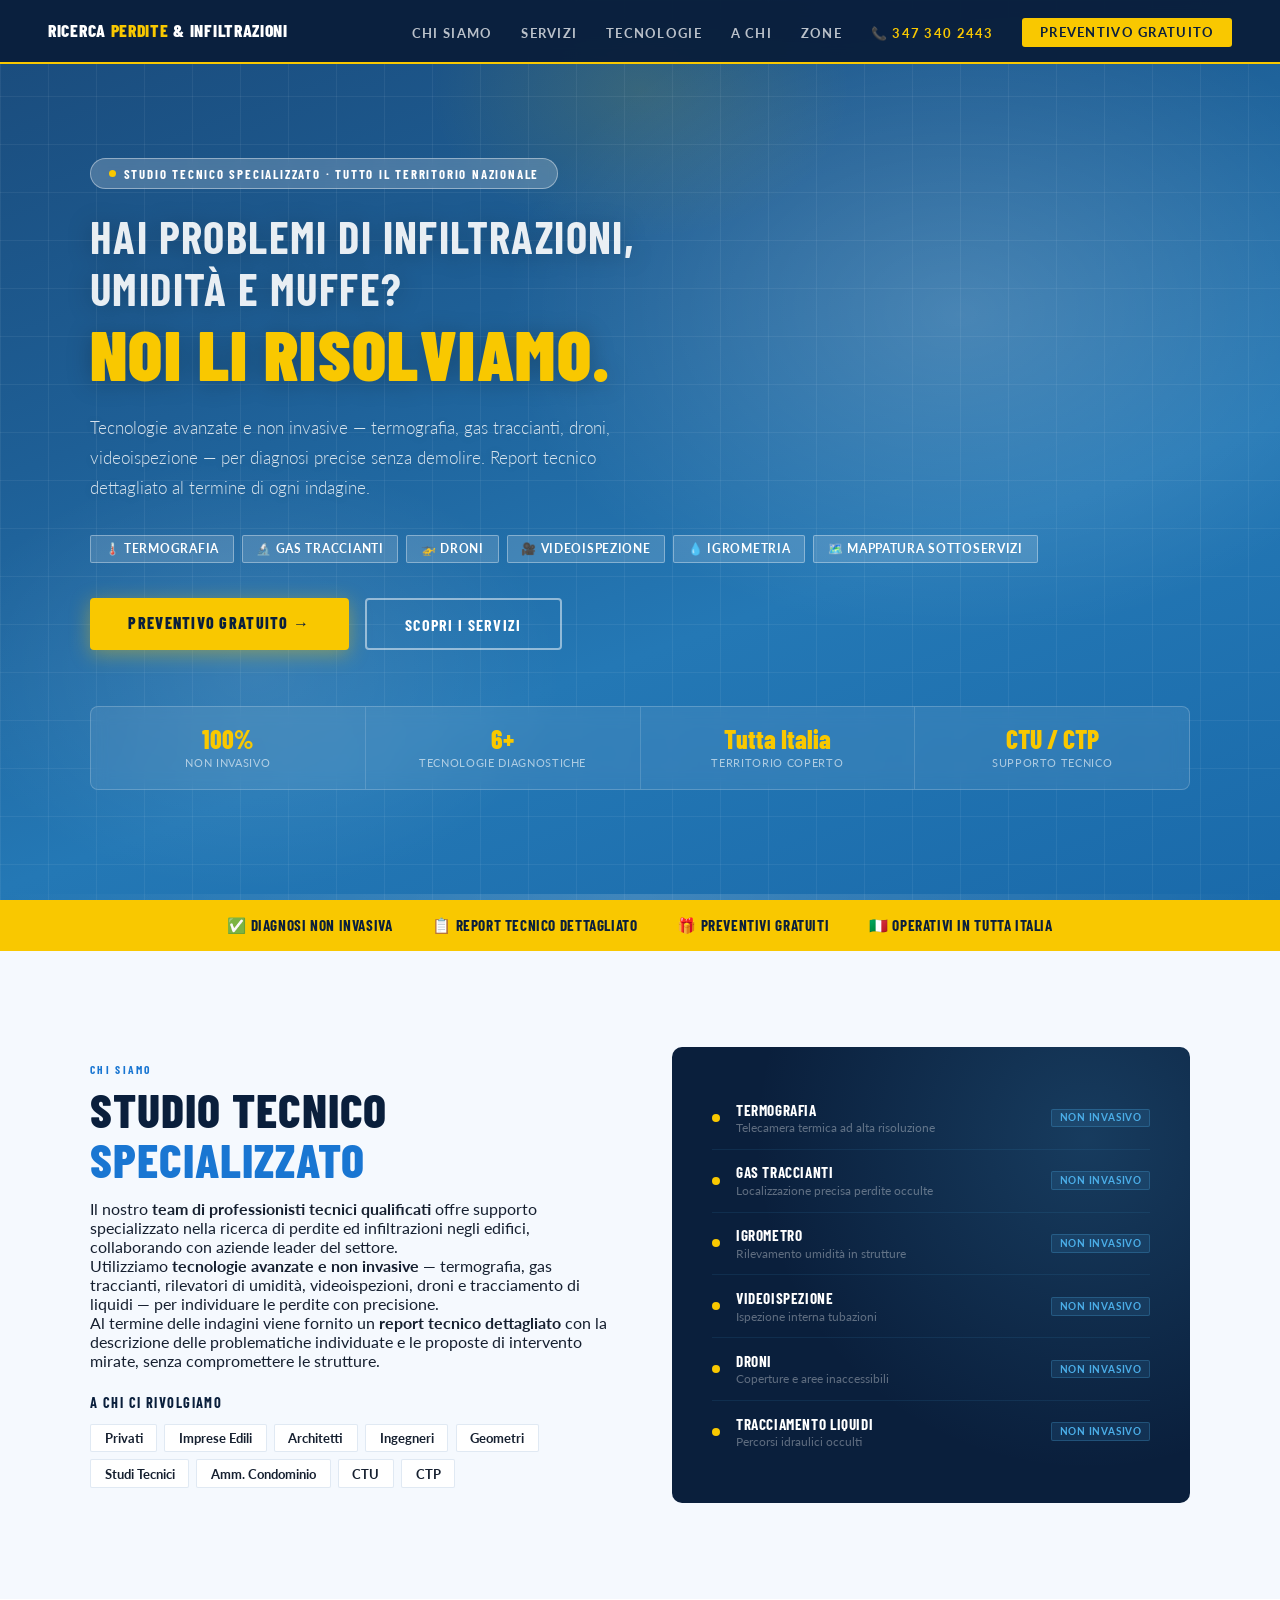
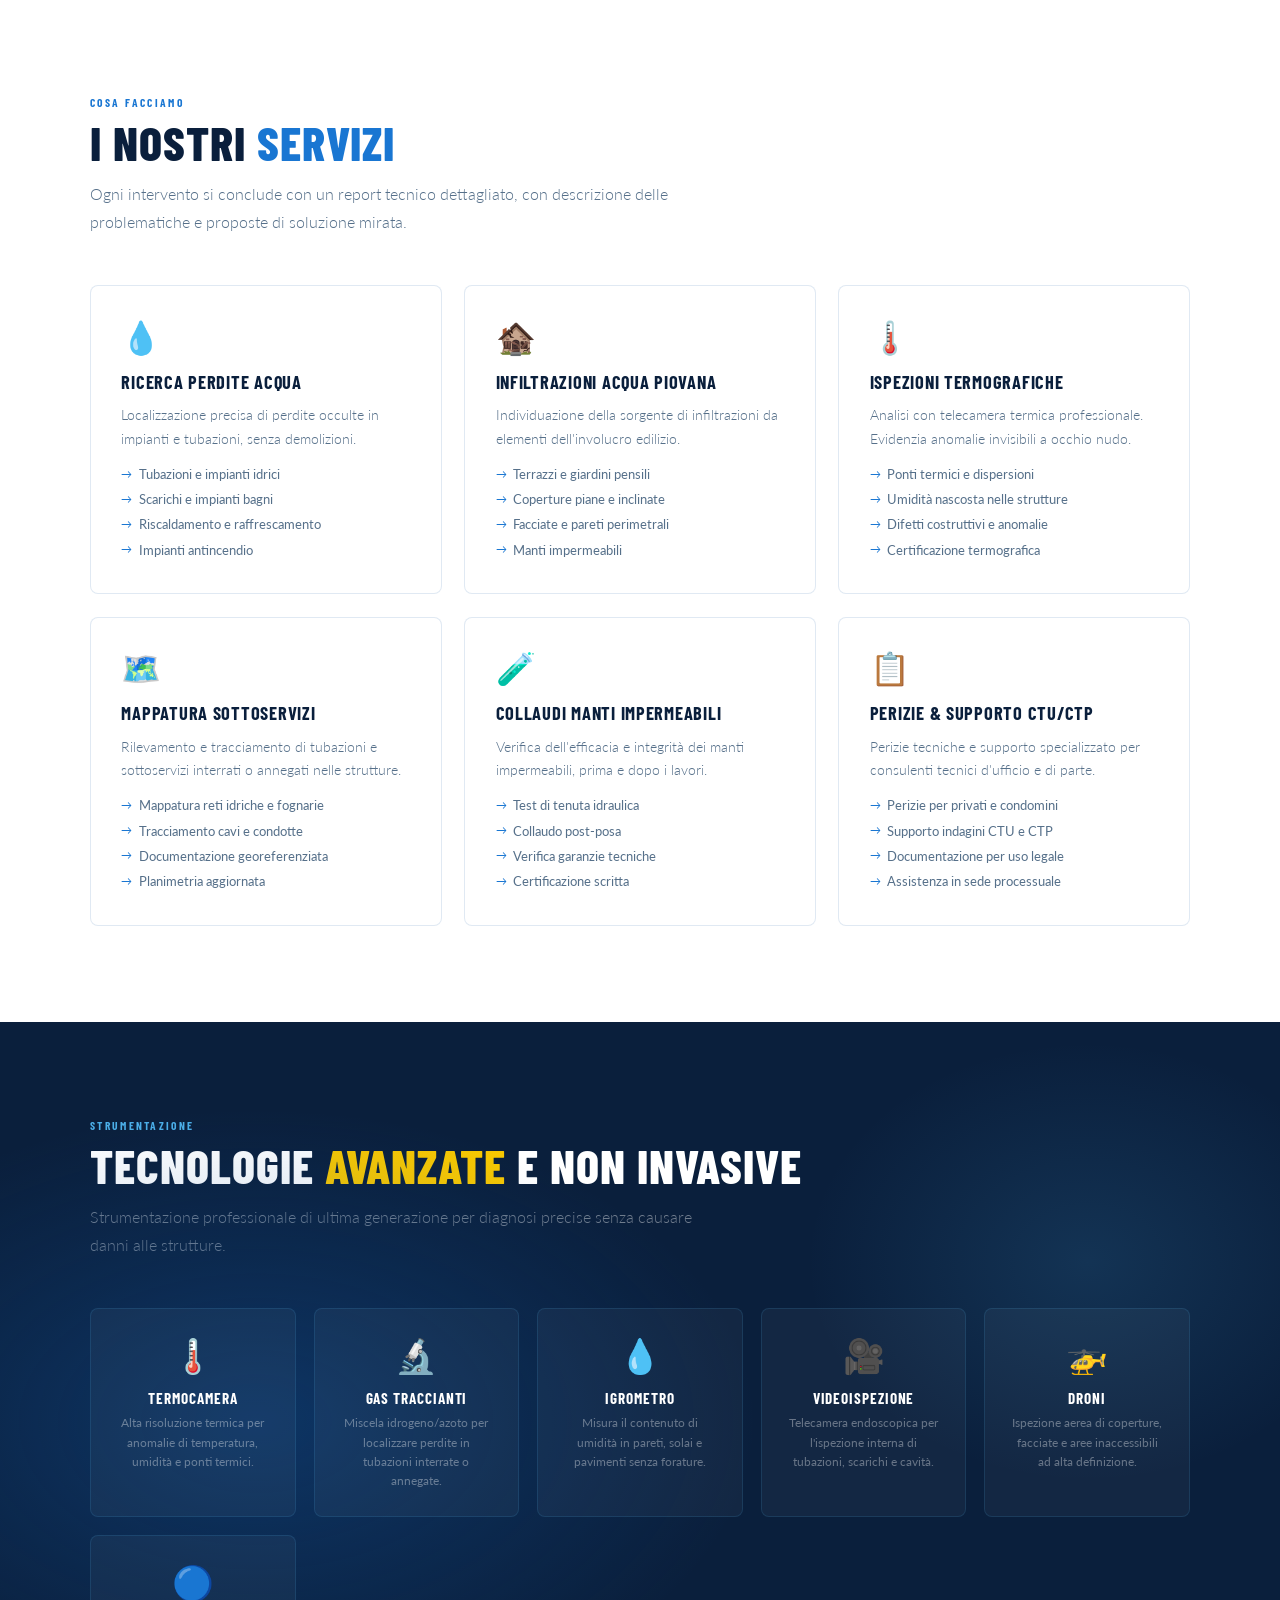
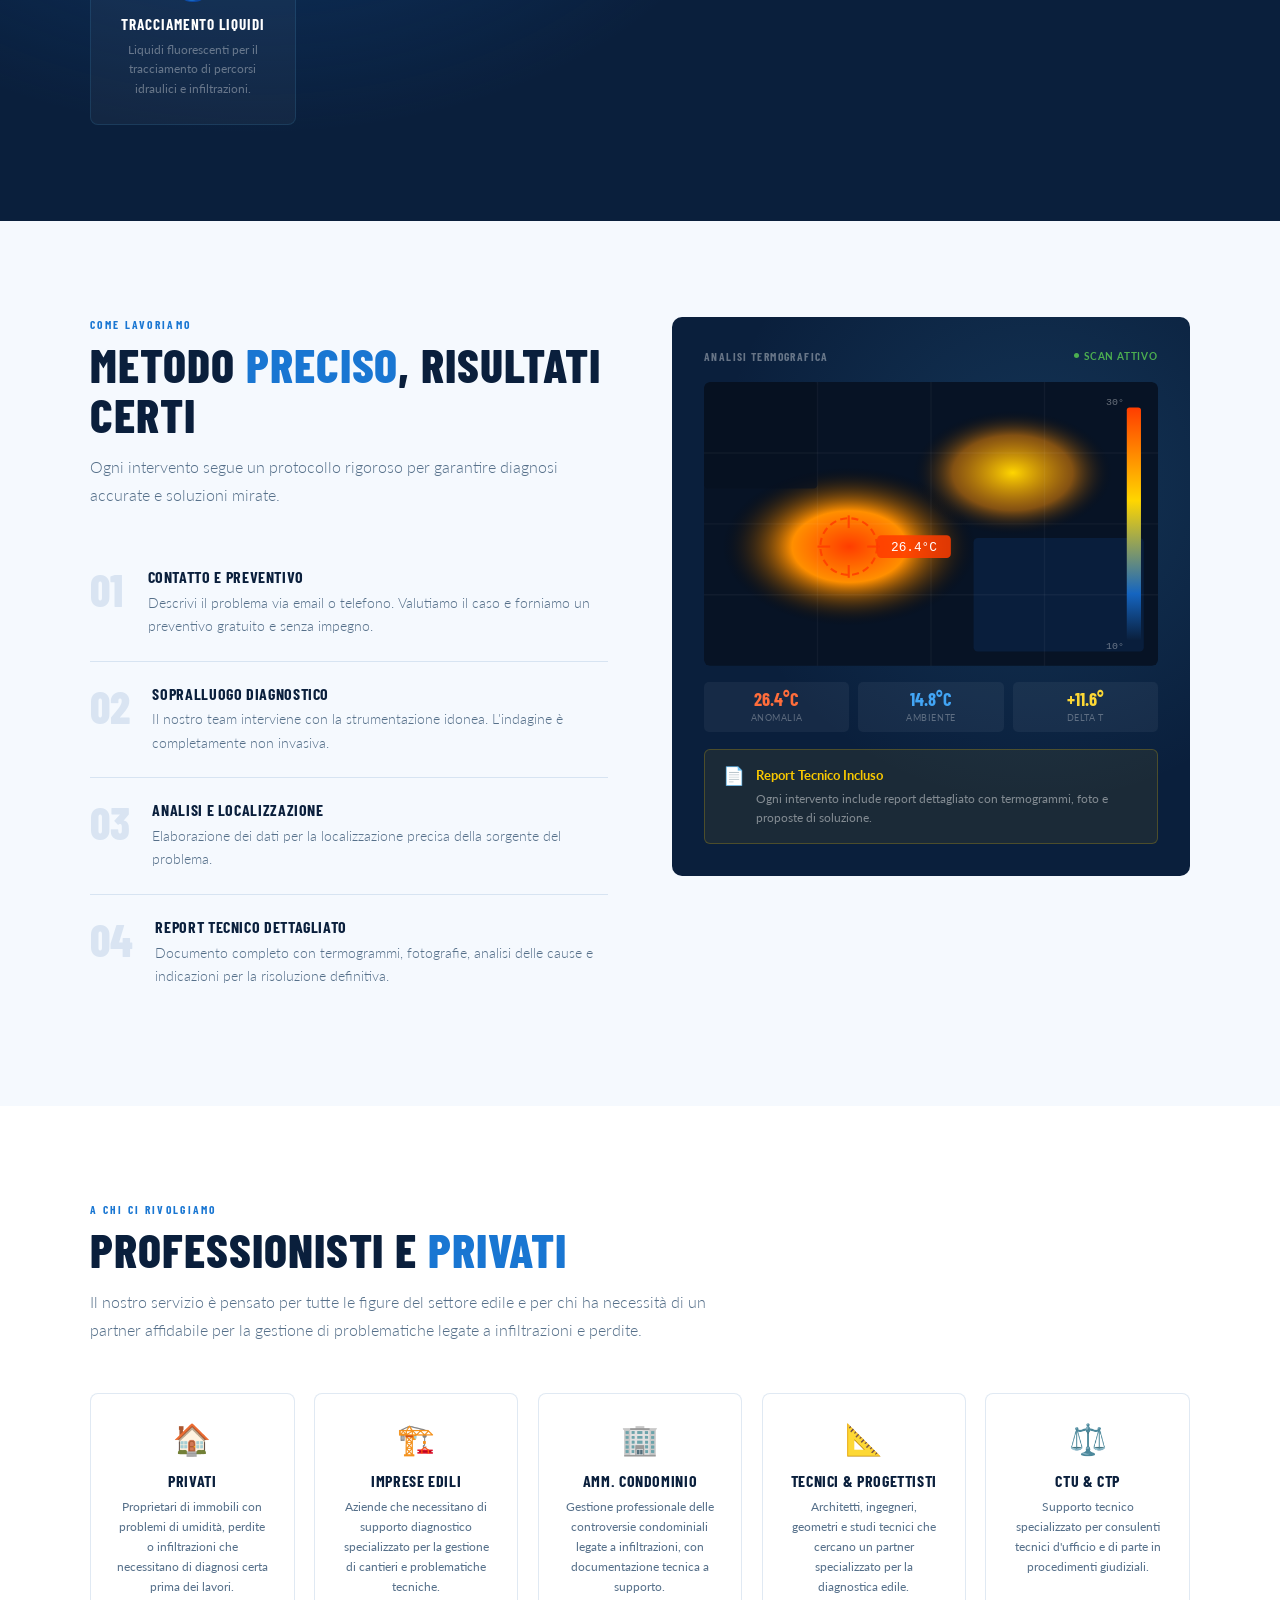
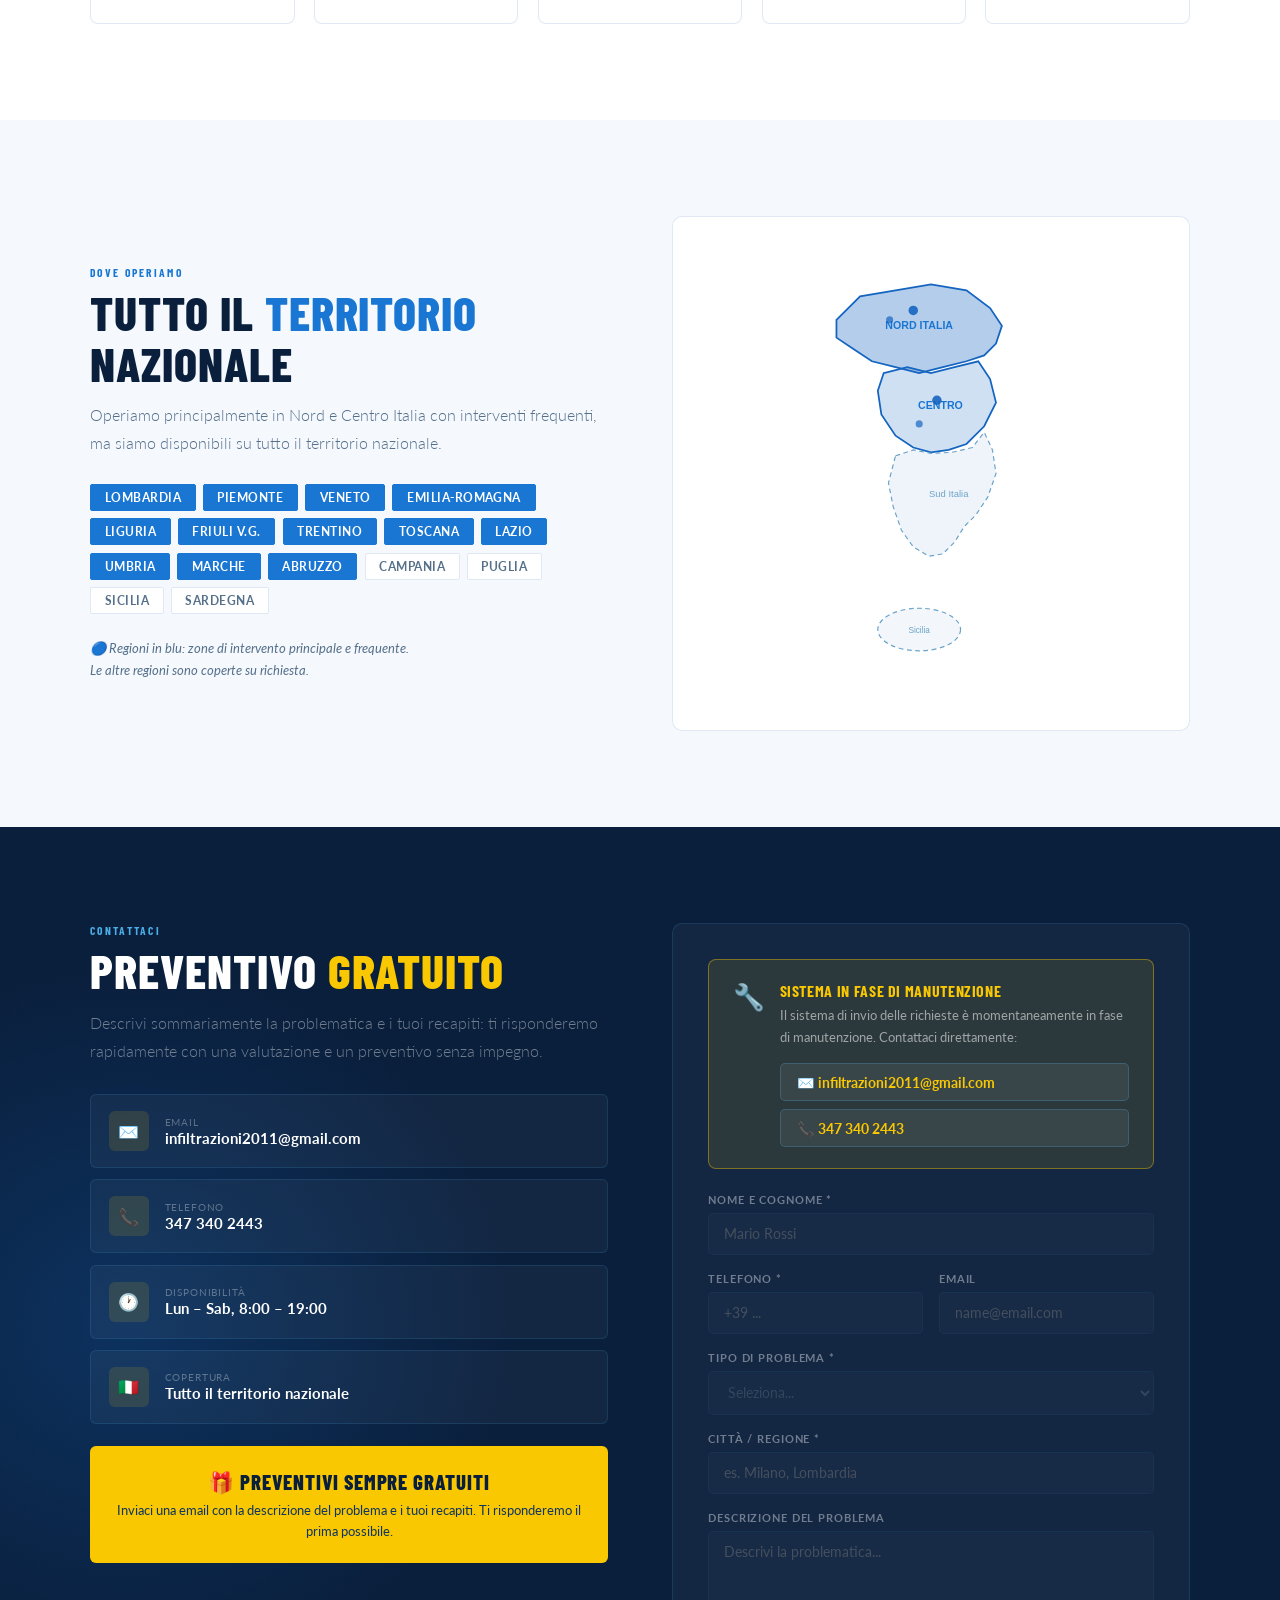
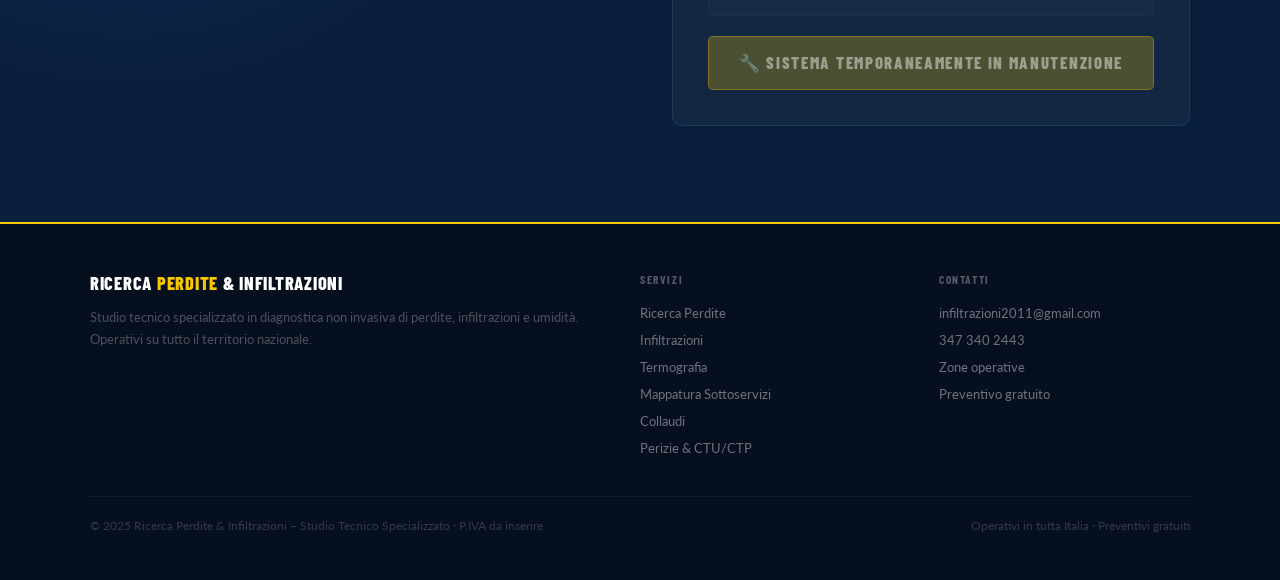
==== commit dd742a14: "Add files via upload" ====
--- a/index.html
+++ b/index.html
@@ -1,224 +1,300 @@
 <!DOCTYPE html>
 <html lang="it">
 <head>
-<meta charset="UTF-8"/>
-<meta name="viewport" content="width=device-width, initial-scale=1.0"/>
-<meta name="google-site-verification" content="r3lfD-xLl5mVCRbMKAUqODSUV7tXXp7N1dzrqmAwCZc"/>
+<meta charset="UTF-8" />
+<meta name="viewport" content="width=device-width, initial-scale=1.0" />
+<meta name="google-site-verification" content="r3lfD-xLl5mVCRbMKAUqODSUV7tXXp7N1dzrqmAwCZc" />
 <title>Ricerca Perdite &amp; Infiltrazioni | Studio Tecnico Specializzato | Italia</title>
-<meta name="description" content="Studio tecnico specializzato in ricerca perdite acqua, infiltrazioni, muffa e umidita. Tecnologie non invasive: termografia, gas traccianti, videoispezione, droni. Operativi su tutto il territorio nazionale. Preventivi gratuiti."/>
-<meta name="keywords" content="ricerca perdite acqua, infiltrazioni, umidita, muffa, termografia, gas traccianti, videoispezione, mappatura sottoservizi, perizie, CTU, CTP, amministratori condominio"/>
-<meta name="robots" content="index, follow"/>
+<meta name="description" content="Studio tecnico specializzato in ricerca perdite acqua, infiltrazioni, muffa e umidita. Tecnologie non invasive: termografia, gas traccianti, videoispezione, droni. Operativi su tutto il territorio nazionale. Preventivi gratuiti." />
+<meta name="keywords" content="ricerca perdite acqua, infiltrazioni, umidita, muffa, termografia, gas traccianti, videoispezione, mappatura sottoservizi, perizie, CTU, CTP, amministratori condominio" />
+<meta name="robots" content="index, follow" />
+<!-- Google Analytics -->
 <script async src="https://www.googletagmanager.com/gtag/js?id=G-BKCBFN4M7D"></script>
-<script>window.dataLayer=window.dataLayer||[];function gtag(){dataLayer.push(arguments);}gtag("js",new Date());gtag("config","G-BKCBFN4M7D");</script>
-<link rel="preconnect" href="https://fonts.googleapis.com"/>
-<link rel="preconnect" href="https://fonts.gstatic.com" crossorigin/>
-<link href="https://fonts.googleapis.com/css2?family=Barlow+Condensed:wght@500;700;800;900&family=Lato:wght@300;400;700&display=swap" rel="stylesheet"/>
+<script>
+  window.dataLayer = window.dataLayer || [];
+  function gtag(){dataLayer.push(arguments);}
+  gtag('js', new Date());
+  gtag('config', 'G-BKCBFN4M7D');
+</script>
+<link rel="preconnect" href="https://fonts.googleapis.com" />
+<link rel="preconnect" href="https://fonts.gstatic.com" crossorigin />
+<link href="https://fonts.googleapis.com/css2?family=Barlow+Condensed:wght@500;700;800;900&family=Lato:wght@300;400;700&display=swap" rel="stylesheet" />
 <style>
-:root{--bg:#050a18;--card:#0d1428;--acc:#f9c800;--accd:#e6a800;--sky:#4baee8;--wh:#fff;--txt:#e0e6ed;--dim:rgba(224,230,237,0.6);--bdr:rgba(255,255,255,0.06)}
+:root{
+  --bd:#0a1f3c; --bm:#0f3460; --bl:#1255a0; --bll:#1976d2; --sky:#4baee8;
+  --yel:#f9c800; --yd:#e6a800; --wh:#ffffff; --off:#f5f9fe;
+  --txt:#162030; --mu:#56708a; --bdr:rgba(18,85,160,0.13);
+}
 *,*::before,*::after{box-sizing:border-box;margin:0;padding:0}
 html{scroll-behavior:smooth}
-body{font-family:"Lato",sans-serif;background:var(--bg);color:var(--txt);overflow-x:hidden;line-height:1.6}
-
-/* NAV */
-nav{position:fixed;top:0;left:0;right:0;z-index:200;background:rgba(5,10,24,0.92);backdrop-filter:blur(14px);border-bottom:1px solid var(--bdr);display:flex;align-items:center;justify-content:space-between;padding:0 5%;height:68px}
-.logo{font-family:"Barlow Condensed",sans-serif;font-weight:800;font-size:1.15rem;color:var(--acc);text-transform:uppercase;letter-spacing:0.06em;line-height:1.2}
-.nl{display:flex;gap:1.8rem;list-style:none;align-items:center}
-.nl a{color:rgba(255,255,255,0.65);text-decoration:none;font-size:0.78rem;font-weight:600;letter-spacing:0.08em;text-transform:uppercase;transition:color 0.2s}
-.nl a:hover{color:var(--acc)}
-.nc{background:var(--acc);color:#000!important;padding:0.45rem 1.2rem;border-radius:5px;font-weight:700!important}
-.nc:hover{background:var(--accd)!important}
-.nt{color:var(--acc)!important}
+body{font-family:'Lato',sans-serif;color:var(--txt);background:var(--wh);overflow-x:hidden}
+
+/* ── NAV ── */
+nav{position:fixed;top:0;left:0;right:0;z-index:200;background:rgba(10,31,60,0.96);backdrop-filter:blur(14px);border-bottom:2px solid var(--yel);display:flex;align-items:center;justify-content:space-between;padding:0 3rem;height:64px}
+.nb{font-family:'Barlow Condensed',sans-serif;font-weight:800;font-size:1.1rem;color:var(--wh);letter-spacing:0.04em;text-transform:uppercase;line-height:1.2}
+.nb span{color:var(--yel)}
+.nl{display:flex;gap:1.8rem;list-style:none}
+.nl a{color:rgba(255,255,255,0.72);text-decoration:none;font-size:0.8rem;font-weight:700;letter-spacing:0.1em;text-transform:uppercase;transition:color 0.2s}
+.nl a:hover{color:var(--yel)}
+.nc{background:var(--yel);color:var(--bd)!important;padding:0.4rem 1.1rem;border-radius:3px}
+.nc:hover{background:var(--yd)!important}
+.nt{color:var(--yel)!important}
 .hbg{display:none;flex-direction:column;gap:5px;cursor:pointer}
 .hbg span{display:block;width:24px;height:2px;background:var(--wh);border-radius:2px}
 
-/* HERO */
-#hero{min-height:100vh;display:flex;flex-direction:column;justify-content:center;padding:9rem 5% 6rem;position:relative;overflow:hidden;background:radial-gradient(circle at top,#102e7a 0%,#050a18 80%);text-align:center}
-#drop-container{position:absolute;top:0;left:0;width:100%;height:100%;pointer-events:none;z-index:1}
-.water-drop{position:absolute;background:rgba(255,255,255,0.18);border-radius:50% 50% 50% 50% / 60% 60% 40% 40%;pointer-events:none;opacity:0;animation:fall linear infinite;box-shadow:0 2px 8px rgba(255,255,255,0.08)}
-@keyframes fall{0%{transform:translateY(-50px) scaleY(0.8);opacity:0}10%{opacity:0.85}80%{opacity:0.5}100%{transform:translateY(110vh) scaleY(1.1);opacity:0}}
-.hi{position:relative;z-index:10;max-width:900px;margin:0 auto;width:100%}
-.hbadge{display:inline-flex;align-items:center;gap:0.5rem;background:rgba(249,200,0,0.12);border:1px solid rgba(249,200,0,0.35);color:var(--acc);font-family:"Barlow Condensed",sans-serif;font-weight:700;font-size:0.78rem;letter-spacing:0.14em;text-transform:uppercase;padding:0.4rem 1.2rem;border-radius:100px;margin-bottom:2rem;animation:fu 0.8s ease both}
-.hbadge::before{content:"";width:7px;height:7px;border-radius:50%;background:var(--acc);animation:bl 1.5s infinite;flex-shrink:0}
-@keyframes bl{0%,100%{opacity:1}50%{opacity:0.2}}
-@keyframes fu{from{opacity:0;transform:translateY(28px)}to{opacity:1;transform:none}}
-h1{font-family:"Barlow Condensed",sans-serif;font-weight:900;font-size:clamp(2.2rem,5.5vw,4.8rem);line-height:1.05;letter-spacing:0.02em;text-transform:uppercase;margin-bottom:1.5rem;animation:fu 0.8s 0.1s ease both;text-shadow:0 2px 30px rgba(0,0,0,0.5);color:var(--wh)}
-h1 .q{display:block;font-size:clamp(1.4rem,3vw,2.4rem);font-weight:700;color:rgba(255,255,255,0.82);margin-bottom:0.3rem}
-h1 .a{display:block;color:var(--acc)}
-.hsub{font-size:1.05rem;color:rgba(255,255,255,0.72);line-height:1.8;max-width:640px;margin:0 auto 2.2rem;font-weight:300;animation:fu 0.8s 0.2s ease both}
-.hpills{display:flex;flex-wrap:wrap;gap:0.5rem;margin-bottom:2.5rem;justify-content:center;animation:fu 0.8s 0.25s ease both}
-.pill{background:rgba(255,255,255,0.07);border:1px solid rgba(255,255,255,0.14);color:rgba(255,255,255,0.75);font-size:0.73rem;font-weight:700;letter-spacing:0.06em;text-transform:uppercase;padding:0.35rem 0.9rem;border-radius:100px}
-.hact{display:flex;gap:1rem;flex-wrap:wrap;justify-content:center;animation:fu 0.8s 0.3s ease both}
-.by{background:var(--acc);color:#000;font-family:"Barlow Condensed",sans-serif;font-weight:800;font-size:1rem;letter-spacing:0.08em;text-transform:uppercase;padding:0.9rem 2.4rem;border-radius:6px;text-decoration:none;box-shadow:0 4px 24px rgba(249,200,0,0.35);transition:all 0.25s}
-.by:hover{background:var(--accd);transform:translateY(-2px);box-shadow:0 8px 32px rgba(249,200,0,0.45)}
-.bo{border:1px solid rgba(255,255,255,0.25);color:var(--wh);font-family:"Barlow Condensed",sans-serif;font-weight:700;font-size:1rem;letter-spacing:0.08em;text-transform:uppercase;padding:0.9rem 2.4rem;border-radius:6px;text-decoration:none;transition:all 0.25s}
-.bo:hover{border-color:var(--acc);color:var(--acc)}
-.hstats{display:grid;grid-template-columns:repeat(4,1fr);margin-top:4rem;border:1px solid var(--bdr);border-radius:10px;overflow:hidden;animation:fu 0.8s 0.4s ease both;background:rgba(255,255,255,0.03);backdrop-filter:blur(8px)}
-.hs{padding:1.4rem 1rem;border-right:1px solid var(--bdr);text-align:center}
+/* ── HERO – sfondo azzurro/blu chiaro con gocce ── */
+#hero{
+  min-height:100vh;
+  background:linear-gradient(160deg,#1a4a7a 0%,#1e5f96 35%,#2478b5 65%,#1a6aaa 100%);
+  display:flex;flex-direction:column;justify-content:center;
+  padding:8rem 3rem 5rem;position:relative;overflow:hidden
+}
+/* cerchi luce */
+.hbg2{position:absolute;inset:0;
+  background:
+    radial-gradient(ellipse 55% 55% at 75% 35%,rgba(255,255,255,0.18) 0%,transparent 65%),
+    radial-gradient(ellipse 40% 40% at 20% 75%,rgba(255,255,255,0.10) 0%,transparent 60%),
+    radial-gradient(ellipse 30% 30% at 50% 10%,rgba(249,200,0,0.12) 0%,transparent 55%)
+}
+/* griglia leggera */
+.hgr{position:absolute;inset:0;
+  background-image:linear-gradient(rgba(255,255,255,0.06) 1px,transparent 1px),linear-gradient(90deg,rgba(255,255,255,0.06) 1px,transparent 1px);
+  background-size:48px 48px
+}
+/* gocce animate */
+.drops{position:absolute;inset:0;pointer-events:none}
+.drop{position:absolute;border-radius:50% 50% 50% 50% / 60% 60% 40% 40%;animation:dropfall linear infinite;opacity:0}
+@keyframes dropfall{
+  0%{transform:translateY(-30px) scaleY(1);opacity:0}
+  5%{opacity:0.7}
+  85%{opacity:0.5}
+  95%{transform:translateY(100vh) scaleY(1.4);opacity:0.2}
+  100%{transform:translateY(100vh) scaleY(0.8);opacity:0}
+}
+/* splash al fondo */
+.splash{position:absolute;bottom:0;left:0;right:0;height:6px;background:linear-gradient(90deg,transparent,rgba(255,255,255,0.15),transparent)}
+
+.hi{position:relative;z-index:2;max-width:1100px;margin:0 auto;width:100%}
+.hbadge{
+  display:inline-flex;align-items:center;gap:0.5rem;
+  background:rgba(255,255,255,0.2);border:1px solid rgba(255,255,255,0.4);
+  color:var(--wh);
+  font-family:'Barlow Condensed',sans-serif;font-weight:700;font-size:0.8rem;letter-spacing:0.14em;text-transform:uppercase;
+  padding:0.4rem 1.1rem;border-radius:100px;margin-bottom:1.5rem;
+  animation:fu 0.7s ease both;backdrop-filter:blur(4px)
+}
+.hbadge::before{content:'';width:7px;height:7px;border-radius:50%;background:var(--yel);animation:bl 1.5s infinite}
+@keyframes bl{0%,100%{opacity:1}50%{opacity:0.3}}
+@keyframes fu{from{opacity:0;transform:translateY(24px)}to{opacity:1;transform:none}}
+
+/* TITOLO GRANDE come locandina */
+h1{
+  font-family:'Barlow Condensed',sans-serif;
+  font-weight:900;
+  font-size:clamp(2.4rem,5.5vw,4.5rem);
+  color:var(--wh);
+  line-height:1.05;letter-spacing:0.02em;text-transform:uppercase;
+  margin-bottom:1.4rem;
+  animation:fu 0.7s 0.1s ease both;
+  text-shadow:0 2px 24px rgba(0,0,0,0.25)
+}
+h1 .ac{color:var(--yel);display:block}
+h1 .qst{font-size:clamp(1.6rem,3.5vw,2.8rem);font-weight:700;color:rgba(255,255,255,0.9);display:block;margin-bottom:0.3rem}
+
+.hsub{font-size:1.05rem;color:rgba(255,255,255,0.82);line-height:1.78;max-width:580px;font-weight:300;margin-bottom:2rem;animation:fu 0.7s 0.2s ease both;text-shadow:0 1px 8px rgba(0,0,0,0.15)}
+.hpills{display:flex;flex-wrap:wrap;gap:0.5rem;margin-bottom:2.2rem;animation:fu 0.7s 0.25s ease both}
+.pill{background:rgba(255,255,255,0.15);border:1px solid rgba(255,255,255,0.35);color:var(--wh);font-size:0.75rem;font-weight:700;letter-spacing:0.06em;text-transform:uppercase;padding:0.35rem 0.85rem;border-radius:2px;backdrop-filter:blur(4px)}
+.hact{display:flex;gap:1rem;flex-wrap:wrap;animation:fu 0.7s 0.3s ease both}
+.by{background:var(--yel);color:var(--bd);font-family:'Barlow Condensed',sans-serif;font-weight:800;font-size:1rem;letter-spacing:0.08em;text-transform:uppercase;padding:0.9rem 2.4rem;border-radius:4px;text-decoration:none;box-shadow:0 4px 20px rgba(249,200,0,0.4);transition:all 0.25s}
+.by:hover{background:var(--yd);transform:translateY(-2px);box-shadow:0 8px 28px rgba(249,200,0,0.5)}
+.bo{border:2px solid rgba(255,255,255,0.5);color:var(--wh);font-family:'Barlow Condensed',sans-serif;font-weight:700;font-size:1rem;letter-spacing:0.08em;text-transform:uppercase;padding:0.9rem 2.4rem;border-radius:4px;text-decoration:none;transition:all 0.25s;backdrop-filter:blur(4px)}
+.bo:hover{border-color:var(--wh);background:rgba(255,255,255,0.1)}
+.hstats{display:flex;margin-top:3.5rem;border:1px solid rgba(255,255,255,0.2);border-radius:8px;overflow:hidden;animation:fu 0.7s 0.4s ease both;backdrop-filter:blur(8px);background:rgba(255,255,255,0.08)}
+.hs{flex:1;padding:1.2rem 1rem;border-right:1px solid rgba(255,255,255,0.15);text-align:center}
 .hs:last-child{border-right:none}
-.hsv{font-family:"Barlow Condensed",sans-serif;font-weight:800;font-size:1.7rem;color:var(--acc);display:block;line-height:1}
-.hsl{font-size:0.67rem;color:var(--dim);margin-top:0.35rem;letter-spacing:0.06em;text-transform:uppercase}
-
-/* STRIP */
-.strip{background:var(--acc);padding:1rem 5%;display:flex;align-items:center;justify-content:center;gap:3rem;flex-wrap:wrap;position:relative;z-index:2}
-.sri{display:flex;align-items:center;gap:0.5rem;font-family:"Barlow Condensed",sans-serif;font-weight:700;font-size:0.9rem;letter-spacing:0.04em;text-transform:uppercase;color:#000}
-
-/* SEZIONI */
-section{padding:7rem 5%;position:relative;z-index:2}
+.hsv{font-family:'Barlow Condensed',sans-serif;font-weight:800;font-size:1.6rem;color:var(--yel);line-height:1;display:block}
+.hsl{font-size:0.68rem;color:rgba(255,255,255,0.6);margin-top:0.3rem;letter-spacing:0.06em;text-transform:uppercase}
+
+/* ── STRIP ── */
+.strip{background:var(--yel);padding:1rem 3rem;display:flex;align-items:center;justify-content:center;gap:2.5rem;flex-wrap:wrap}
+.sri{display:flex;align-items:center;gap:0.5rem;font-family:'Barlow Condensed',sans-serif;font-weight:700;font-size:0.95rem;letter-spacing:0.04em;text-transform:uppercase;color:var(--bd)}
+
+/* ── SHARED ── */
+section{padding:6rem 3rem}
 .ct{max-width:1100px;margin:0 auto}
-.sl{font-family:"Barlow Condensed",sans-serif;font-weight:700;font-size:0.72rem;letter-spacing:0.2em;text-transform:uppercase;color:var(--sky);margin-bottom:0.5rem}
-h2{font-family:"Barlow Condensed",sans-serif;font-weight:800;font-size:clamp(2rem,4vw,3.2rem);line-height:1.05;text-transform:uppercase;letter-spacing:0.02em;margin-bottom:1rem}
-h2 .ac{color:var(--acc)}
-.si{font-size:0.97rem;color:var(--dim);line-height:1.8;max-width:620px;font-weight:300}
-.rv{opacity:0;transform:translateY(22px);transition:opacity 0.7s ease,transform 0.7s ease}
+.sl{font-family:'Barlow Condensed',sans-serif;font-weight:700;font-size:0.72rem;letter-spacing:0.2em;text-transform:uppercase;color:var(--bll);margin-bottom:0.5rem}
+h2{font-family:'Barlow Condensed',sans-serif;font-weight:800;font-size:clamp(1.9rem,4vw,3rem);color:var(--bd);line-height:1.05;text-transform:uppercase;letter-spacing:0.02em;margin-bottom:0.9rem}
+h2 .ac{color:var(--bll)}
+.si{font-size:0.97rem;color:var(--mu);line-height:1.8;max-width:620px;font-weight:300}
+.rv{opacity:0;transform:translateY(22px);transition:opacity 0.6s ease,transform 0.6s ease}
 .rv.visible{opacity:1;transform:none}
 
-/* SEZIONI CHIARE */
-#chisiamo,#servizi,#achi,#metodo,#zone{background:rgba(255,255,255,0.97);color:#162030}
-#chisiamo .sl,#servizi .sl,#achi .sl,#metodo .sl,#zone .sl{color:#1976d2}
-#chisiamo h2,#servizi h2,#achi h2,#metodo h2,#zone h2{color:#0a1f3c}
-#chisiamo h2 .ac,#servizi h2 .ac,#achi h2 .ac,#metodo h2 .ac,#zone h2 .ac{color:#1976d2}
-#chisiamo .si,#servizi .si,#achi .si,#metodo .si,#zone .si{color:#56708a}
-
-/* CHI SIAMO */
+/* ── CHI SIAMO ── */
+#chisiamo{background:var(--off)}
 .ag{display:grid;grid-template-columns:1fr 1fr;gap:4rem;align-items:center}
-.at p{font-size:0.96rem;color:#56708a;line-height:1.85;margin-bottom:1.1rem;font-weight:300}
-.at p strong{color:#162030;font-weight:700}
-.th2{font-family:"Barlow Condensed",sans-serif;font-weight:700;font-size:0.9rem;letter-spacing:0.1em;text-transform:uppercase;color:#0a1f3c;margin:1.5rem 0 0.8rem}
+.at p{font-size:0.96rem;color:var(--mu);line-height:1.85;margin-bottom:1.1rem;font-weight:300}
+.at p strong{color:var(--txt);font-weight:700}
+.th2{font-family:'Barlow Condensed',sans-serif;font-weight:700;font-size:0.9rem;letter-spacing:0.1em;text-transform:uppercase;color:var(--bd);margin:1.5rem 0 0.8rem}
 .chips{display:flex;flex-wrap:wrap;gap:0.45rem}
-.chip{background:#f5f9fe;border:1px solid rgba(18,85,160,0.15);color:#162030;font-size:0.8rem;font-weight:700;padding:0.32rem 0.9rem;border-radius:100px;transition:all 0.2s;cursor:default}
-.chip:hover{background:#1976d2;color:#fff;border-color:#1976d2}
-.av{background:var(--card);border-radius:12px;padding:2.5rem;position:relative;overflow:hidden;border:1px solid var(--bdr)}
-.av::before{content:"";position:absolute;inset:0;background:radial-gradient(circle at 80% 20%,rgba(75,174,232,0.15) 0%,transparent 60%)}
+.chip{background:var(--wh);border:1px solid var(--bdr);color:var(--txt);font-size:0.8rem;font-weight:700;padding:0.32rem 0.85rem;border-radius:2px;transition:all 0.2s;cursor:default}
+.chip:hover{background:var(--bll);color:var(--wh);border-color:var(--bll)}
+.av{background:var(--bd);border-radius:10px;padding:2.5rem;position:relative;overflow:hidden}
+.av::before{content:'';position:absolute;inset:0;background:radial-gradient(circle at 80% 20%,rgba(75,174,232,0.2) 0%,transparent 60%)}
 .tl{position:relative;z-index:1}
-.ti{display:flex;align-items:center;gap:1rem;padding:0.9rem 0;border-bottom:1px solid rgba(75,174,232,0.1)}
+.ti{display:flex;align-items:center;gap:1rem;padding:0.85rem 0;border-bottom:1px solid rgba(75,174,232,0.1)}
 .ti:last-child{border-bottom:none}
-.tdot{width:8px;height:8px;border-radius:50%;background:var(--acc);flex-shrink:0}
-.tn{font-family:"Barlow Condensed",sans-serif;font-weight:700;font-size:0.95rem;color:var(--wh);letter-spacing:0.04em;text-transform:uppercase}
-.tds{font-size:0.74rem;color:var(--dim);margin-top:0.1rem}
-.tbg{margin-left:auto;background:rgba(75,174,232,0.12);border:1px solid rgba(75,174,232,0.25);color:var(--sky);font-size:0.6rem;font-weight:700;letter-spacing:0.08em;text-transform:uppercase;padding:0.18rem 0.5rem;border-radius:100px;white-space:nowrap}
-
-/* SERVIZI */
-.sg{display:grid;grid-template-columns:repeat(auto-fit,minmax(300px,1fr));gap:2rem;margin-top:3rem}
-.sc{background:#fff;border:1px solid rgba(18,85,160,0.12);border-radius:12px;padding:2.4rem;position:relative;overflow:hidden;transition:all 0.3s}
-.sc::after{content:"";position:absolute;left:0;top:0;bottom:0;width:4px;background:linear-gradient(to bottom,#1976d2,var(--sky));transform:scaleY(0);transform-origin:top;transition:transform 0.3s}
-.sc:hover{box-shadow:0 12px 48px rgba(10,31,60,0.14);transform:translateY(-5px);border-color:rgba(18,85,160,0.25)}
+.td2{width:8px;height:8px;border-radius:50%;background:var(--yel);flex-shrink:0}
+.tn2{font-family:'Barlow Condensed',sans-serif;font-weight:700;font-size:0.95rem;color:var(--wh);letter-spacing:0.04em;text-transform:uppercase}
+.td3{font-size:0.74rem;color:rgba(255,255,255,0.35);margin-top:0.1rem}
+.tbg{margin-left:auto;background:rgba(75,174,232,0.12);border:1px solid rgba(75,174,232,0.25);color:var(--sky);font-size:0.6rem;font-weight:700;letter-spacing:0.08em;text-transform:uppercase;padding:0.18rem 0.45rem;border-radius:2px;white-space:nowrap}
+
+/* ── SERVIZI ── */
+#servizi{background:var(--wh)}
+.sg{display:grid;grid-template-columns:repeat(auto-fit,minmax(290px,1fr));gap:1.4rem;margin-top:3rem}
+.sc{border:1px solid var(--bdr);border-radius:8px;padding:1.9rem;position:relative;overflow:hidden;background:var(--wh);transition:all 0.3s}
+.sc::after{content:'';position:absolute;left:0;top:0;bottom:0;width:4px;background:linear-gradient(to bottom,var(--bll),var(--sky));transform:scaleY(0);transform-origin:top;transition:transform 0.3s}
+.sc:hover{box-shadow:0 8px 40px rgba(10,31,60,0.14);transform:translateY(-4px);border-color:rgba(18,85,160,0.22)}
 .sc:hover::after{transform:scaleY(1)}
-.sci{font-size:2.4rem;margin-bottom:1.1rem;display:block}
-.sc h3{font-family:"Barlow Condensed",sans-serif;font-weight:800;font-size:1.5rem;color:#0a1f3c;text-transform:uppercase;letter-spacing:0.04em;margin-bottom:0.8rem}
-.sc p{font-size:0.92rem;color:#56708a;line-height:1.75;font-weight:300}
-.sc ul{list-style:none;margin-top:0.9rem}
-.sc ul li{font-size:0.88rem;color:#56708a;padding:0.28rem 0 0.28rem 1.3rem;position:relative;line-height:1.5}
-.sc ul li::before{content:"→";position:absolute;left:0;color:#1976d2;font-size:0.75rem;top:0.32rem}
-
-/* STRUMENTAZIONE */
-#strumentazione{background:var(--card);border-top:1px solid var(--bdr)}
-.stg{display:grid;grid-template-columns:repeat(auto-fit,minmax(280px,1fr));gap:1.5rem;margin-top:3rem}
-.stc{background:rgba(255,255,255,0.03);border:1px solid var(--bdr);border-radius:12px;padding:2rem;transition:all 0.3s;position:relative;overflow:hidden}
-.stc::before{content:"";position:absolute;top:0;left:0;right:0;height:3px;background:linear-gradient(90deg,var(--acc),var(--sky));transform:scaleX(0);transform-origin:left;transition:transform 0.3s}
-.stc:hover{background:rgba(255,255,255,0.05);border-color:rgba(75,174,232,0.3);transform:translateY(-3px)}
-.stc:hover::before{transform:scaleX(1)}
-.stci{font-size:2.5rem;margin-bottom:1rem;display:block}
-.stc h3{font-family:"Barlow Condensed",sans-serif;font-weight:700;font-size:1.2rem;color:var(--wh);text-transform:uppercase;letter-spacing:0.04em;margin-bottom:0.6rem}
-.stc p{font-size:0.86rem;color:var(--dim);line-height:1.7}
-.stc-badge{display:inline-block;background:rgba(249,200,0,0.1);color:var(--acc);font-size:0.65rem;font-weight:700;letter-spacing:0.1em;text-transform:uppercase;padding:0.22rem 0.65rem;border-radius:100px;margin-top:0.8rem;border:1px solid rgba(249,200,0,0.2)}
-
-/* TABELLA */
-#indagini{background:#050a18;border-top:1px solid var(--bdr)}
-.tbl-wrap{overflow-x:auto;margin-top:2.5rem;border-radius:12px;border:1px solid rgba(75,174,232,0.2)}
-table{width:100%;border-collapse:collapse;background:rgba(255,255,255,0.02)}
-thead tr{background:rgba(249,200,0,0.08);border-bottom:1px solid rgba(249,200,0,0.3)}
-thead th{font-family:"Barlow Condensed",sans-serif;font-weight:800;font-size:0.9rem;color:var(--acc);text-transform:uppercase;letter-spacing:0.08em;padding:1.2rem 1.5rem;text-align:left}
-tbody tr{border-bottom:1px solid var(--bdr);transition:background 0.2s}
-tbody tr:hover{background:rgba(75,174,232,0.05)}
-tbody tr:last-child{border-bottom:none}
-tbody td{padding:1rem 1.5rem;font-size:0.9rem;color:var(--dim);line-height:1.5}
-tbody td:first-child{font-family:"Barlow Condensed",sans-serif;font-weight:700;font-size:1rem;color:var(--wh);text-transform:uppercase;letter-spacing:0.04em}
-.bni{display:inline-flex;align-items:center;gap:0.4rem;background:rgba(76,175,80,0.12);border:1px solid rgba(76,175,80,0.3);color:#81c784;font-size:0.72rem;font-weight:700;letter-spacing:0.08em;text-transform:uppercase;padding:0.28rem 0.75rem;border-radius:100px}
-.bni::before{content:"";width:5px;height:5px;border-radius:50%;background:#81c784;flex-shrink:0}
-
-/* A CHI */
+.sci{font-size:2rem;margin-bottom:0.9rem;display:block}
+.sc h3{font-family:'Barlow Condensed',sans-serif;font-weight:700;font-size:1.15rem;color:var(--bd);text-transform:uppercase;letter-spacing:0.04em;margin-bottom:0.7rem}
+.sc p{font-size:0.85rem;color:var(--mu);line-height:1.72;font-weight:300}
+.sc ul{list-style:none;margin-top:0.7rem}
+.sc ul li{font-size:0.81rem;color:var(--mu);padding:0.18rem 0 0.18rem 1.1rem;position:relative;line-height:1.5}
+.sc ul li::before{content:'→';position:absolute;left:0;color:var(--bll);font-size:0.68rem;top:0.22rem}
+
+/* ── TECNOLOGIE ── */
+#tecnologie{background:var(--bd);position:relative;overflow:hidden}
+#tecnologie::before{content:'';position:absolute;inset:0;background:radial-gradient(ellipse 60% 60% at 20% 50%,rgba(18,85,160,0.4) 0%,transparent 65%),radial-gradient(ellipse 40% 50% at 85% 30%,rgba(75,174,232,0.14) 0%,transparent 55%)}
+#tecnologie .sl{color:var(--sky)}
+#tecnologie h2{color:var(--wh)}
+#tecnologie h2 .ac{color:var(--yel)}
+#tecnologie .si{color:rgba(255,255,255,0.42)}
+.tg{display:grid;grid-template-columns:repeat(auto-fit,minmax(185px,1fr));gap:1.1rem;margin-top:3rem;position:relative;z-index:1}
+.tc{background:rgba(255,255,255,0.04);border:1px solid rgba(75,174,232,0.14);border-radius:8px;padding:1.6rem;text-align:center;transition:all 0.3s}
+.tc:hover{background:rgba(75,174,232,0.1);border-color:rgba(75,174,232,0.38);transform:translateY(-3px)}
+.tci{font-size:2.1rem;margin-bottom:0.8rem;display:block}
+.tc h4{font-family:'Barlow Condensed',sans-serif;font-weight:700;font-size:0.95rem;color:var(--wh);text-transform:uppercase;letter-spacing:0.06em;margin-bottom:0.4rem}
+.tc p{font-size:0.76rem;color:rgba(255,255,255,0.36);line-height:1.6}
+
+/* ── METODO ── */
+#metodo{background:var(--off)}
+.mg{display:grid;grid-template-columns:1fr 1fr;gap:4rem;align-items:start}
+.steps{display:flex;flex-direction:column}
+.step{display:flex;gap:1.4rem;padding:1.4rem 0;border-bottom:1px solid var(--bdr)}
+.step:last-child{border-bottom:none}
+.sn{font-family:'Barlow Condensed',sans-serif;font-weight:800;font-size:2.8rem;color:rgba(18,85,160,0.12);line-height:1;min-width:2.2rem;flex-shrink:0}
+.step h4{font-family:'Barlow Condensed',sans-serif;font-weight:700;font-size:1rem;color:var(--bd);text-transform:uppercase;letter-spacing:0.04em;margin-bottom:0.35rem}
+.step p{font-size:0.85rem;color:var(--mu);line-height:1.7;font-weight:300}
+.tpanel{background:var(--bd);border-radius:10px;padding:2rem;position:relative;overflow:hidden}
+.tpanel::before{content:'';position:absolute;inset:0;background:radial-gradient(circle at 70% 30%,rgba(75,174,232,0.15) 0%,transparent 60%)}
+.tph{display:flex;justify-content:space-between;align-items:center;margin-bottom:1.2rem;position:relative;z-index:1}
+.tptit{font-family:'Barlow Condensed',sans-serif;font-weight:700;font-size:0.72rem;letter-spacing:0.12em;text-transform:uppercase;color:rgba(255,255,255,0.38)}
+.tplive{display:flex;align-items:center;gap:0.32rem;font-size:0.65rem;font-weight:700;color:#4caf50;letter-spacing:0.08em}
+.tplive::before{content:'';width:5px;height:5px;border-radius:50%;background:#4caf50;animation:bl 1.5s infinite}
+.timg{border-radius:6px;overflow:hidden;margin-bottom:1rem;position:relative;z-index:1}
+.tread{display:grid;grid-template-columns:1fr 1fr 1fr;gap:0.55rem;position:relative;z-index:1}
+.tr{text-align:center;background:rgba(255,255,255,0.05);border-radius:5px;padding:0.55rem 0.2rem}
+.trv{font-family:'Barlow Condensed',sans-serif;font-weight:700;font-size:1.15rem;line-height:1}
+.trl{font-size:0.58rem;color:rgba(255,255,255,0.3);text-transform:uppercase;letter-spacing:0.06em;margin-top:0.18rem}
+.rpb{margin-top:1.1rem;padding:0.95rem 1.1rem;background:rgba(249,200,0,0.07);border:1px solid rgba(249,200,0,0.22);border-radius:6px;position:relative;z-index:1;display:flex;align-items:flex-start;gap:0.7rem}
+.rpb p{font-size:0.76rem;color:rgba(255,255,255,0.46);line-height:1.6}
+.rpb strong{color:var(--yel);font-size:0.8rem;display:block;margin-bottom:0.18rem}
+
+/* ── A CHI ── */
+#achi{background:var(--wh)}
 .acg{display:grid;grid-template-columns:repeat(auto-fit,minmax(185px,1fr));gap:1.2rem;margin-top:3rem}
-.ac2{border:1px solid rgba(18,85,160,0.12);border-radius:10px;padding:1.8rem;text-align:center;transition:all 0.3s;background:#fff}
-.ac2:hover{box-shadow:0 8px 32px rgba(18,85,160,0.12);transform:translateY(-3px);border-color:#1976d2}
-.aci{font-size:2rem;margin-bottom:0.9rem;display:block}
-.ac2 h4{font-family:"Barlow Condensed",sans-serif;font-weight:700;font-size:1rem;color:#0a1f3c;text-transform:uppercase;letter-spacing:0.04em;margin-bottom:0.45rem}
-.ac2 p{font-size:0.78rem;color:#56708a;line-height:1.6}
-
-/* ZONE */
+.ac2{border:1px solid var(--bdr);border-radius:8px;padding:1.6rem;text-align:center;transition:all 0.3s;background:var(--wh)}
+.ac2:hover{box-shadow:0 6px 28px rgba(18,85,160,0.1);transform:translateY(-3px);border-color:var(--bll)}
+.aci{font-size:1.9rem;margin-bottom:0.85rem;display:block}
+.ac2 h4{font-family:'Barlow Condensed',sans-serif;font-weight:700;font-size:1rem;color:var(--bd);text-transform:uppercase;letter-spacing:0.04em;margin-bottom:0.45rem}
+.ac2 p{font-size:0.78rem;color:var(--mu);line-height:1.6}
+
+/* ── ZONE ── */
+#zone{background:var(--off)}
 .zl{display:grid;grid-template-columns:1fr 1fr;gap:4rem;align-items:center}
 .ztags{display:flex;flex-wrap:wrap;gap:0.45rem;margin-top:1.6rem}
-.zt{padding:0.32rem 0.9rem;border-radius:100px;font-size:0.77rem;font-weight:700;letter-spacing:0.04em;text-transform:uppercase;border:1px solid;transition:all 0.2s}
-.zt.main{background:#1976d2;color:#fff;border-color:#1976d2}
-.zt.sec{background:#fff;color:#56708a;border-color:rgba(18,85,160,0.13)}
-.zt.sec:hover{border-color:#1976d2;color:#1976d2}
-.znote{margin-top:1.4rem;font-size:0.82rem;color:#56708a;font-style:italic;line-height:1.7}
-.mapbox{background:#fff;border:1px solid rgba(18,85,160,0.13);border-radius:12px;padding:2rem;display:flex;align-items:center;justify-content:center}
-
-/* CONTATTI */
-#contatti{background:#0d1428;border-top:1px solid var(--bdr)}
-.cl{display:grid;grid-template-columns:1fr 1fr;gap:4rem}
-.cit{display:flex;align-items:center;gap:1rem;padding:1rem 1.2rem;background:rgba(255,255,255,0.03);border:1px solid var(--bdr);border-radius:8px;margin-bottom:0.75rem;text-decoration:none;color:var(--wh);transition:all 0.2s}
-.cit:hover{background:rgba(75,174,232,0.08);border-color:rgba(75,174,232,0.3)}
-.cico{width:42px;height:42px;border-radius:8px;background:rgba(249,200,0,0.1);display:flex;align-items:center;justify-content:center;font-size:1.1rem;flex-shrink:0}
-.clbl{font-size:0.65rem;color:var(--dim);text-transform:uppercase;letter-spacing:0.08em}
-.cval{font-size:0.95rem;font-weight:700;color:var(--wh);margin-top:0.05rem}
-.pvb{margin-top:1.5rem;padding:1.5rem;background:var(--acc);border-radius:8px;text-align:center}
-.pvb h3{font-family:"Barlow Condensed",sans-serif;font-weight:800;font-size:1.3rem;color:#000;text-transform:uppercase;margin-bottom:0.4rem}
-.pvb p{font-size:0.82rem;color:rgba(0,0,0,0.6);line-height:1.6}
-.cform{background:rgba(255,255,255,0.02);border:1px solid var(--bdr);border-radius:12px;padding:2.5rem}
-.mbn{background:rgba(249,200,0,0.08);border:1px solid rgba(249,200,0,0.3);border-radius:8px;padding:1.3rem 1.5rem;margin-bottom:1.5rem;display:flex;gap:0.9rem;align-items:flex-start}
-.mbt{font-family:"Barlow Condensed",sans-serif;font-weight:700;font-size:1rem;color:var(--acc);text-transform:uppercase;letter-spacing:0.04em;margin-bottom:0.3rem}
-.mbn p{font-size:0.82rem;color:var(--dim);line-height:1.65}
+.zt{padding:0.32rem 0.85rem;border-radius:2px;font-size:0.77rem;font-weight:700;letter-spacing:0.04em;text-transform:uppercase;border:1px solid;transition:all 0.2s}
+.zt.main{background:var(--bll);color:var(--wh);border-color:var(--bll)}
+.zt.sec{background:var(--wh);color:var(--mu);border-color:var(--bdr)}
+.zt.sec:hover{border-color:var(--bll);color:var(--bll)}
+.znote{margin-top:1.4rem;font-size:0.82rem;color:var(--mu);font-style:italic;line-height:1.7}
+.mapbox{background:var(--wh);border:1px solid var(--bdr);border-radius:10px;padding:2rem;display:flex;align-items:center;justify-content:center}
+
+/* ── CONTATTI ── */
+#contatti{background:var(--bd);position:relative;overflow:hidden}
+#contatti::before{content:'';position:absolute;inset:0;background:radial-gradient(ellipse 50% 60% at 10% 50%,rgba(18,85,160,0.35) 0%,transparent 60%)}
+#contatti .sl{color:var(--sky)}
+#contatti h2{color:var(--wh)}
+#contatti h2 .ac{color:var(--yel)}
+#contatti .si{color:rgba(255,255,255,0.42)}
+.cl{display:grid;grid-template-columns:1fr 1fr;gap:4rem;position:relative;z-index:1}
+.cit{display:flex;align-items:center;gap:1rem;padding:1rem 1.1rem;background:rgba(255,255,255,0.04);border:1px solid rgba(75,174,232,0.14);border-radius:6px;margin-bottom:0.7rem;text-decoration:none;color:var(--wh);transition:all 0.2s}
+.cit:hover{background:rgba(75,174,232,0.1);border-color:rgba(75,174,232,0.38)}
+.cico{width:40px;height:40px;border-radius:6px;background:rgba(249,200,0,0.12);display:flex;align-items:center;justify-content:center;font-size:1.05rem;flex-shrink:0}
+.clbl{font-size:0.65rem;color:rgba(255,255,255,0.32);text-transform:uppercase;letter-spacing:0.08em}
+.cval{font-size:0.92rem;font-weight:700;color:var(--wh);margin-top:0.08rem}
+.pvb{margin-top:1.4rem;padding:1.4rem;background:var(--yel);border-radius:6px;text-align:center}
+.pvb h3{font-family:'Barlow Condensed',sans-serif;font-weight:800;font-size:1.3rem;color:var(--bd);text-transform:uppercase;letter-spacing:0.04em;margin-bottom:0.35rem}
+.pvb p{font-size:0.8rem;color:var(--bm);line-height:1.6}
+
+/* FORM MANUTENZIONE */
+.cform{background:rgba(255,255,255,0.04);border:1px solid rgba(75,174,232,0.14);border-radius:10px;padding:2.2rem}
+.mbn{background:rgba(249,200,0,0.1);border:1px solid rgba(249,200,0,0.4);border-radius:8px;padding:1.3rem 1.5rem;margin-bottom:1.5rem;display:flex;gap:0.9rem;align-items:flex-start}
+.mbt{font-family:'Barlow Condensed',sans-serif;font-weight:700;font-size:1rem;color:var(--yel);text-transform:uppercase;letter-spacing:0.04em;margin-bottom:0.35rem}
+.mbn p{font-size:0.82rem;color:rgba(255,255,255,0.55);line-height:1.65}
 .mlinks{margin-top:0.9rem;display:flex;flex-direction:column;gap:0.5rem}
-.mlink{display:inline-flex;align-items:center;gap:0.5rem;background:rgba(255,255,255,0.05);border:1px solid rgba(75,174,232,0.2);border-radius:6px;padding:0.55rem 1rem;color:var(--acc);text-decoration:none;font-size:0.88rem;font-weight:700;transition:all 0.2s}
-.mlink:hover{background:rgba(75,174,232,0.1);border-color:rgba(75,174,232,0.4)}
-.fg{margin-bottom:1rem}
-.fg label{display:block;font-size:0.68rem;font-weight:700;letter-spacing:0.08em;text-transform:uppercase;color:var(--dim);margin-bottom:0.4rem}
-.fg input,.fg textarea,.fg select{width:100%;padding:0.75rem 1rem;background:rgba(255,255,255,0.03);border:1px solid rgba(75,174,232,0.12);border-radius:6px;color:rgba(255,255,255,0.2);font-family:"Lato",sans-serif;font-size:0.9rem;outline:none;cursor:not-allowed;opacity:0.5}
-.fg textarea{resize:none;min-height:90px}
+.mlink{display:inline-flex;align-items:center;gap:0.5rem;background:rgba(255,255,255,0.07);border:1px solid rgba(75,174,232,0.25);border-radius:5px;padding:0.6rem 1rem;color:var(--yel);text-decoration:none;font-size:0.88rem;font-weight:700;transition:all 0.2s}
+.mlink:hover{background:rgba(75,174,232,0.15)}
+.fg{margin-bottom:1.1rem}
+.fg label{display:block;font-size:0.68rem;font-weight:700;letter-spacing:0.08em;text-transform:uppercase;color:rgba(255,255,255,0.4);margin-bottom:0.4rem}
+.fg input,.fg textarea,.fg select{width:100%;padding:0.72rem 0.95rem;background:rgba(255,255,255,0.04);border:1px solid rgba(75,174,232,0.1);border-radius:5px;color:rgba(255,255,255,0.25);font-family:'Lato',sans-serif;font-size:0.88rem;outline:none;cursor:not-allowed;opacity:0.5}
+.fg textarea{resize:none;min-height:85px}
 .fgr{display:grid;grid-template-columns:1fr 1fr;gap:1rem}
-.bsm{width:100%;padding:1rem;background:rgba(249,200,0,0.15);color:rgba(255,255,255,0.35);font-family:"Barlow Condensed",sans-serif;font-weight:800;font-size:1rem;letter-spacing:0.1em;text-transform:uppercase;border:1px solid rgba(249,200,0,0.2);border-radius:6px;cursor:not-allowed}
+.bsm{width:100%;padding:0.95rem;background:rgba(249,200,0,0.25);color:rgba(255,255,255,0.45);font-family:'Barlow Condensed',sans-serif;font-weight:800;font-size:1.05rem;letter-spacing:0.1em;text-transform:uppercase;border:1px solid rgba(249,200,0,0.3);border-radius:5px;cursor:not-allowed}
 
 /* POPUP */
-#mp{display:none;position:fixed;inset:0;background:rgba(0,0,0,0.85);z-index:9999;align-items:center;justify-content:center}
+#mp{display:none;position:fixed;inset:0;background:rgba(0,0,0,0.8);z-index:9999;align-items:center;justify-content:center}
 #mp.open{display:flex}
-.pb{background:#0d1428;border:2px solid rgba(249,200,0,0.4);border-radius:14px;padding:2.5rem;max-width:420px;width:90%;text-align:center;animation:fu 0.3s ease}
-.pt{font-family:"Barlow Condensed",sans-serif;font-weight:800;font-size:1.5rem;color:var(--acc);text-transform:uppercase;letter-spacing:0.04em;margin-bottom:0.75rem}
-.pp{font-size:0.88rem;color:var(--dim);line-height:1.75;margin-bottom:1.5rem}
-.pe{display:block;background:var(--acc);color:#000;font-family:"Barlow Condensed",sans-serif;font-weight:800;font-size:1rem;letter-spacing:0.06em;text-transform:uppercase;padding:0.9rem;border-radius:6px;text-decoration:none;margin-bottom:0.6rem;transition:background 0.2s}
-.pe:hover{background:var(--accd)}
-.pth{display:block;background:rgba(255,255,255,0.05);border:1px solid rgba(75,174,232,0.3);color:#fff;font-family:"Barlow Condensed",sans-serif;font-weight:700;font-size:1rem;letter-spacing:0.06em;text-transform:uppercase;padding:0.9rem;border-radius:6px;text-decoration:none;margin-bottom:1.2rem;transition:all 0.2s}
-.pth:hover{background:rgba(75,174,232,0.12)}
+.pb{background:#0d2f5e;border:2px solid rgba(249,200,0,0.5);border-radius:14px;padding:2.5rem;max-width:420px;width:90%;text-align:center;animation:fu 0.3s ease}
+.pi{font-size:3rem;margin-bottom:0.8rem}
+.pt{font-family:'Barlow Condensed',sans-serif;font-weight:800;font-size:1.5rem;color:var(--yel);text-transform:uppercase;letter-spacing:0.04em;margin-bottom:0.75rem}
+.pp{font-size:0.88rem;color:rgba(255,255,255,0.6);line-height:1.75;margin-bottom:1.5rem}
+.pe{display:block;background:var(--yel);color:#081b36;font-family:'Barlow Condensed',sans-serif;font-weight:800;font-size:1rem;letter-spacing:0.06em;text-transform:uppercase;padding:0.9rem;border-radius:5px;text-decoration:none;margin-bottom:0.6rem;transition:background 0.2s}
+.pe:hover{background:var(--yd)}
+.pth{display:block;background:rgba(255,255,255,0.07);border:1px solid rgba(75,174,232,0.3);color:#fff;font-family:'Barlow Condensed',sans-serif;font-weight:700;font-size:1rem;letter-spacing:0.06em;text-transform:uppercase;padding:0.9rem;border-radius:5px;text-decoration:none;margin-bottom:1.2rem;transition:all 0.2s}
+.pth:hover{background:rgba(75,174,232,0.15)}
 .pc{background:none;border:none;color:rgba(255,255,255,0.3);font-size:0.82rem;cursor:pointer;text-decoration:underline}
 
 /* FOOTER */
-footer{background:#030712;padding:3rem 5%;border-top:1px solid var(--bdr)}
+footer{background:#050f1e;padding:3rem;border-top:2px solid var(--yel)}
 .fi{max-width:1100px;margin:0 auto;display:grid;grid-template-columns:2fr 1fr 1fr;gap:3rem}
-.fbr{font-family:"Barlow Condensed",sans-serif;font-weight:800;font-size:1.15rem;color:var(--wh);text-transform:uppercase;letter-spacing:0.04em;margin-bottom:0.75rem}
-.fbr span{color:var(--acc)}
-.fde{font-size:0.8rem;color:var(--dim);line-height:1.75}
-.fc h5{font-family:"Barlow Condensed",sans-serif;font-weight:700;font-size:0.72rem;letter-spacing:0.14em;text-transform:uppercase;color:rgba(255,255,255,0.32);margin-bottom:1rem}
+.fbr{font-family:'Barlow Condensed',sans-serif;font-weight:800;font-size:1.15rem;color:var(--wh);text-transform:uppercase;letter-spacing:0.04em;margin-bottom:0.75rem}
+.fbr span{color:var(--yel)}
+.fde{font-size:0.8rem;color:rgba(255,255,255,0.28);line-height:1.75}
+.fc h5{font-family:'Barlow Condensed',sans-serif;font-weight:700;font-size:0.72rem;letter-spacing:0.14em;text-transform:uppercase;color:rgba(255,255,255,0.32);margin-bottom:1rem}
 .fc ul{list-style:none}
 .fc ul li{margin-bottom:0.5rem}
 .fc ul li a{font-size:0.8rem;color:rgba(255,255,255,0.42);text-decoration:none;transition:color 0.2s}
-.fc ul li a:hover{color:var(--acc)}
-.fbot{max-width:1100px;margin:2rem auto 0;padding-top:1.4rem;border-top:1px solid var(--bdr);display:flex;justify-content:space-between;align-items:center;flex-wrap:wrap;gap:0.5rem}
+.fc ul li a:hover{color:var(--yel)}
+.fbot{max-width:1100px;margin:2rem auto 0;padding-top:1.4rem;border-top:1px solid rgba(255,255,255,0.06);display:flex;justify-content:space-between;align-items:center;flex-wrap:wrap;gap:0.5rem}
 .fcp{font-size:0.72rem;color:rgba(255,255,255,0.18)}
 
 /* RESPONSIVE */
-@media(max-width:900px){
+@media(max-width:860px){
   nav{padding:0 1.5rem}
   .nl{display:none}
   .hbg{display:flex}
-  .nl.open{display:flex;flex-direction:column;position:fixed;top:68px;left:0;right:0;background:var(--bg);padding:1.5rem 2rem 2rem;gap:1.2rem;border-bottom:1px solid var(--bdr);z-index:199}
-  section{padding:5rem 1.5rem}
-  .ag,.zl,.cl{grid-template-columns:1fr;gap:2.5rem}
+  .nl.open{display:flex;flex-direction:column;position:fixed;top:64px;left:0;right:0;background:var(--bd);padding:1.5rem 2rem 2rem;gap:1.2rem;border-bottom:2px solid var(--yel);z-index:199}
+  section{padding:4rem 1.5rem}
+  .ag,.mg,.zl,.cl{grid-template-columns:1fr;gap:2.5rem}
   .fgr{grid-template-columns:1fr}
   .fi{grid-template-columns:1fr;gap:2rem}
   .fbot{flex-direction:column;text-align:center}
-  .hstats{grid-template-columns:1fr 1fr}
+  .hstats{flex-direction:column}
+  .hs{border-right:none;border-bottom:1px solid rgba(255,255,255,0.15)}
+  h1{font-size:2.4rem}
   footer{padding:2.5rem 1.5rem}
-  .strip{padding:0.9rem 1.5rem;gap:1.2rem}
+  .strip{padding:0.9rem 1.5rem;gap:1rem}
 }
 </style>
 </head>
@@ -227,38 +303,44 @@
 <!-- POPUP MANUTENZIONE -->
 <div id="mp">
   <div class="pb">
-    <div style="font-size:3rem;margin-bottom:0.8rem">🔧</div>
+    <div class="pi">🔧</div>
     <div class="pt">Sistema in manutenzione</div>
-    <p class="pp">Il sistema di invio delle richieste e momentaneamente in fase di manutenzione. Contattaci direttamente:</p>
+    <p class="pp">Il sistema di invio delle richieste è momentaneamente in fase di manutenzione.<br>Ti invitiamo a contattarci direttamente:</p>
     <a href="mailto:infiltrazioni2011@gmail.com" class="pe">✉️ Invia Email</a>
     <a href="tel:+393473402443" class="pth">📞 347 340 2443</a>
-    <button class="pc" onclick="document.getElementById('mp').classList.remove('open')">Chiudi</button>
+    <button class="pc" onclick="closeP()">Chiudi</button>
   </div>
 </div>
 
 <!-- NAV -->
 <nav id="mainNav">
-  <div class="logo">Ricerca Perdite &amp; Infiltrazioni</div>
+  <div class="nb">Ricerca <span>Perdite</span> &amp; Infiltrazioni</div>
   <ul class="nl" id="navLinks">
     <li><a href="#chisiamo">Chi siamo</a></li>
     <li><a href="#servizi">Servizi</a></li>
-    <li><a href="#strumentazione">Strumentazione</a></li>
+    <li><a href="#tecnologie">Tecnologie</a></li>
     <li><a href="#achi">A chi</a></li>
     <li><a href="#zone">Zone</a></li>
     <li><a href="tel:+393473402443" class="nt">📞 347 340 2443</a></li>
-    <li><a href="#contatti" class="nc">Preventivo</a></li>
+    <li><a href="#contatti" class="nc">Preventivo gratuito</a></li>
   </ul>
-  <div class="hbg" id="hbg" onclick="toggleMenu()"><span></span><span></span><span></span></div>
+  <div class="hbg" id="hbg" onclick="toggleMenu()">
+    <span></span><span></span><span></span>
+  </div>
 </nav>
 
 <!-- HERO -->
 <section id="hero">
-  <div id="drop-container"></div>
-  <div class="hi rv">
-    <div class="hbadge">Studio Tecnico Specializzato &middot; Tutto il Territorio Nazionale</div>
+  <div class="hbg2"></div>
+  <div class="hgr"></div>
+  <div class="drops" id="drops"></div>
+  <div class="splash"></div>
+  <div class="hi">
+    <div class="hbadge">Studio Tecnico Specializzato · Tutto il Territorio Nazionale</div>
     <h1>
-      <span class="q">Hai problemi di umidita, muffe o infiltrazioni?</span>
-      <span class="a">Identifichiamo le cause.<br>Proponiamo soluzioni.</span>
+      <span class="qst">Hai problemi di infiltrazioni,</span>
+      <span class="qst">umidit&agrave; e muffe?</span>
+      <span class="ac">Noi li risolviamo.</span>
     </h1>
     <p class="hsub">Tecnologie avanzate e non invasive — termografia, gas traccianti, droni, videoispezione — per diagnosi precise senza demolire. Report tecnico dettagliato al termine di ogni indagine.</p>
     <div class="hpills">
@@ -270,14 +352,14 @@
       <span class="pill">🗺️ Mappatura Sottoservizi</span>
     </div>
     <div class="hact">
-      <a href="#contatti" class="by">Preventivo gratuito &rarr;</a>
+      <a href="#contatti" class="by">Preventivo gratuito →</a>
       <a href="#servizi" class="bo">Scopri i servizi</a>
     </div>
     <div class="hstats">
       <div class="hs"><span class="hsv">100%</span><div class="hsl">Non invasivo</div></div>
-      <div class="hs"><span class="hsv">6+</span><div class="hsl">Tecnologie</div></div>
-      <div class="hs"><span class="hsv">Tutta Italia</span><div class="hsl">Territorio</div></div>
-      <div class="hs"><span class="hsv">CTU/CTP</span><div class="hsl">Supporto</div></div>
+      <div class="hs"><span class="hsv">6+</span><div class="hsl">Tecnologie diagnostiche</div></div>
+      <div class="hs"><span class="hsv">Tutta Italia</span><div class="hsl">Territorio coperto</div></div>
+      <div class="hs"><span class="hsv">CTU / CTP</span><div class="hsl">Supporto tecnico</div></div>
     </div>
   </div>
 </section>
@@ -285,203 +367,238 @@
 <!-- STRIP -->
 <div class="strip">
   <div class="sri">✅ Diagnosi non invasiva</div>
-  <div class="sri">📋 Report tecnico</div>
+  <div class="sri">📋 Report tecnico dettagliato</div>
   <div class="sri">🎁 Preventivi gratuiti</div>
-  <div class="sri">🇮🇹 Tutta Italia</div>
+  <div class="sri">🇮🇹 Operativi in tutta Italia</div>
 </div>
 
 <!-- CHI SIAMO -->
 <section id="chisiamo">
-<div class="ct">
-  <div class="ag">
-    <div class="at rv">
-      <div class="sl">Chi siamo</div>
-      <h2>Studio tecnico <span class="ac">specializzato</span></h2>
-      <p>Il nostro <strong>team di professionisti tecnici qualificati</strong> offre supporto specializzato nella ricerca di perdite ed infiltrazioni negli edifici, collaborando con aziende leader del settore.</p>
-      <p>Utilizziamo <strong>tecnologie avanzate e non invasive</strong> — termografia, gas traccianti, rilevatori di umidita, videoispezioni, droni e tracciamento di liquidi — per individuare le perdite con precisione.</p>
-      <p>Al termine delle indagini viene fornito un <strong>report tecnico dettagliato</strong> con la descrizione delle problematiche e le proposte di intervento mirate.</p>
-      <div class="th2">A chi ci rivolgiamo</div>
-      <div class="chips">
-        <span class="chip">Privati</span><span class="chip">Imprese Edili</span><span class="chip">Architetti</span>
-        <span class="chip">Ingegneri</span><span class="chip">Geometri</span><span class="chip">Studi Tecnici</span>
-        <span class="chip">Amm. Condominio</span><span class="chip">CTU</span><span class="chip">CTP</span>
-      </div>
-    </div>
-    <div class="av rv">
-      <div class="tl">
-        <div class="ti"><div class="tdot"></div><div><div class="tn">Termografia</div><div class="tds">Telecamera termica ad alta risoluzione</div></div><span class="tbg">Non invasivo</span></div>
-        <div class="ti"><div class="tdot"></div><div><div class="tn">Gas Traccianti</div><div class="tds">Localizzazione precisa perdite occulte</div></div><span class="tbg">Non invasivo</span></div>
-        <div class="ti"><div class="tdot"></div><div><div class="tn">Igrometro</div><div class="tds">Rilevamento umidita in strutture</div></div><span class="tbg">Non invasivo</span></div>
-        <div class="ti"><div class="tdot"></div><div><div class="tn">Videoispezione</div><div class="tds">Ispezione interna tubazioni</div></div><span class="tbg">Non invasivo</span></div>
-        <div class="ti"><div class="tdot"></div><div><div class="tn">Droni</div><div class="tds">Coperture e aree inaccessibili</div></div><span class="tbg">Non invasivo</span></div>
-        <div class="ti"><div class="tdot"></div><div><div class="tn">Tracciamento Liquidi</div><div class="tds">Percorsi idraulici occulti</div></div><span class="tbg">Non invasivo</span></div>
-      </div>
-    </div>
-  </div>
-</div>
+  <div class="ct">
+    <div class="ag">
+      <div class="rv">
+        <div class="sl">Chi siamo</div>
+        <h2>Studio tecnico <span class="ac">specializzato</span></h2>
+        <p>Il nostro <strong>team di professionisti tecnici qualificati</strong> offre supporto specializzato nella ricerca di perdite ed infiltrazioni negli edifici, collaborando con aziende leader del settore.</p>
+        <p>Utilizziamo <strong>tecnologie avanzate e non invasive</strong> — termografia, gas traccianti, rilevatori di umidità, videoispezioni, droni e tracciamento di liquidi — per individuare le perdite con precisione.</p>
+        <p>Al termine delle indagini viene fornito un <strong>report tecnico dettagliato</strong> con la descrizione delle problematiche individuate e le proposte di intervento mirate, senza compromettere le strutture.</p>
+        <div class="th2">A chi ci rivolgiamo</div>
+        <div class="chips">
+          <span class="chip">Privati</span><span class="chip">Imprese Edili</span><span class="chip">Architetti</span>
+          <span class="chip">Ingegneri</span><span class="chip">Geometri</span><span class="chip">Studi Tecnici</span>
+          <span class="chip">Amm. Condominio</span><span class="chip">CTU</span><span class="chip">CTP</span>
+        </div>
+      </div>
+      <div class="av rv">
+        <div class="tl">
+          <div class="ti"><div class="td2"></div><div><div class="tn2">Termografia</div><div class="td3">Telecamera termica ad alta risoluzione</div></div><span class="tbg">Non invasivo</span></div>
+          <div class="ti"><div class="td2"></div><div><div class="tn2">Gas Traccianti</div><div class="td3">Localizzazione precisa perdite occulte</div></div><span class="tbg">Non invasivo</span></div>
+          <div class="ti"><div class="td2"></div><div><div class="tn2">Igrometro</div><div class="td3">Rilevamento umidità in strutture</div></div><span class="tbg">Non invasivo</span></div>
+          <div class="ti"><div class="td2"></div><div><div class="tn2">Videoispezione</div><div class="td3">Ispezione interna tubazioni</div></div><span class="tbg">Non invasivo</span></div>
+          <div class="ti"><div class="td2"></div><div><div class="tn2">Droni</div><div class="td3">Coperture e aree inaccessibili</div></div><span class="tbg">Non invasivo</span></div>
+          <div class="ti"><div class="td2"></div><div><div class="tn2">Tracciamento Liquidi</div><div class="td3">Percorsi idraulici occulti</div></div><span class="tbg">Non invasivo</span></div>
+        </div>
+      </div>
+    </div>
+  </div>
 </section>
 
 <!-- SERVIZI -->
 <section id="servizi">
-<div class="ct">
-  <div class="rv">
-    <div class="sl">Cosa facciamo</div>
-    <h2>I nostri <span class="ac">servizi</span></h2>
-    <p class="si">Ogni intervento si conclude con un report tecnico dettagliato, con descrizione delle problematiche e proposte di soluzione mirata.</p>
-  </div>
-  <div class="sg">
-    <div class="sc rv"><span class="sci">💧</span><h3>Ricerca Perdite Acqua</h3><p>Localizzazione precisa di perdite occulte in impianti e tubazioni, senza demolizioni.</p><ul><li>Tubazioni e impianti idrici</li><li>Scarichi e impianti bagni</li><li>Riscaldamento e raffrescamento</li><li>Impianti antincendio</li></ul></div>
-    <div class="sc rv"><span class="sci">🏚️</span><h3>Infiltrazioni Acqua Piovana</h3><p>Individuazione della sorgente di infiltrazioni da elementi dell involucro edilizio.</p><ul><li>Terrazzi e giardini pensili</li><li>Coperture piane e inclinate</li><li>Facciate e pareti perimetrali</li><li>Manti impermeabili</li></ul></div>
-    <div class="sc rv"><span class="sci">🌡️</span><h3>Ispezioni Termografiche</h3><p>Analisi con telecamera termica professionale. Evidenzia anomalie invisibili a occhio nudo.</p><ul><li>Ponti termici e dispersioni</li><li>Umidita nascosta nelle strutture</li><li>Difetti costruttivi e anomalie</li><li>Certificazione termografica</li></ul></div>
-    <div class="sc rv"><span class="sci">🗺️</span><h3>Mappatura Sottoservizi</h3><p>Rilevamento e tracciamento di tubazioni e sottoservizi interrati o annegati.</p><ul><li>Mappatura reti idriche e fognarie</li><li>Tracciamento cavi e condotte</li><li>Documentazione georeferenziata</li><li>Planimetria aggiornata</li></ul></div>
-    <div class="sc rv"><span class="sci">🧪</span><h3>Collaudi Manti Impermeabili</h3><p>Verifica dell efficacia e integrita dei manti impermeabili, prima e dopo i lavori.</p><ul><li>Test di tenuta idraulica</li><li>Collaudo post-posa</li><li>Verifica garanzie tecniche</li><li>Certificazione scritta</li></ul></div>
-    <div class="sc rv"><span class="sci">📋</span><h3>Perizie &amp; Supporto CTU/CTP</h3><p>Perizie tecniche e supporto specializzato per consulenti tecnici d ufficio e di parte.</p><ul><li>Perizie per privati e condomini</li><li>Supporto indagini CTU e CTP</li><li>Documentazione per uso legale</li><li>Assistenza in sede processuale</li></ul></div>
-  </div>
-</div>
-</section>
-
-<!-- STRUMENTAZIONE -->
-<section id="strumentazione">
-<div class="ct">
-  <div class="rv">
-    <div class="sl">Strumentazione</div>
-    <h2>Tecnologie <span class="ac">avanzate</span> e non invasive</h2>
-    <p class="si">Strumentazione professionale di ultima generazione per diagnosi precise senza causare danni alle strutture.</p>
-  </div>
-  <div class="stg">
-    <div class="stc rv"><span class="stci">🌡️</span><h3>Termocamera IR</h3><p>Telecamera termica ad alta risoluzione per rilevare anomalie di temperatura, umidita nascosta, ponti termici e difetti costruttivi invisibili a occhio nudo.</p><span class="stc-badge">Non invasivo</span></div>
-    <div class="stc rv"><span class="stci">🔬</span><h3>Gas Traccianti</h3><p>Miscela di idrogeno e azoto iniettata nel circuito per localizzare con precisione millimetrica perdite in tubazioni interrate o annegate nel massetto.</p><span class="stc-badge">Non invasivo</span></div>
-    <div class="stc rv"><span class="stci">💧</span><h3>Igrometro Professionale</h3><p>Misura il contenuto di umidita in pareti, solai e pavimenti senza necessita di forature. Ideale per mappare l estensione del danno da umidita.</p><span class="stc-badge">Non invasivo</span></div>
-    <div class="stc rv"><span class="stci">🎥</span><h3>Videoispezione 4K</h3><p>Telecamera endoscopica ad alta definizione per l ispezione interna di tubazioni, scarichi, canne fumarie e cavita murarie difficilmente accessibili.</p><span class="stc-badge">Non invasivo</span></div>
-    <div class="stc rv"><span class="stci">🚁</span><h3>Droni Professionali</h3><p>Ispezione aerea di coperture, facciate e aree inaccessibili con riprese ad alta definizione e termografia aerea. Ideale per grandi superfici.</p><span class="stc-badge">Non invasivo</span></div>
-    <div class="stc rv"><span class="stci">🔵</span><h3>Tracciamento Liquidi</h3><p>Liquidi fluorescenti traccianti per l identificazione di percorsi idraulici occulti, infiltrazioni da acque meteoriche e verifica tenuta impermeabilizzazioni.</p><span class="stc-badge">Non invasivo</span></div>
-  </div>
-</div>
-</section>
-
-<!-- TABELLA INDAGINI -->
-<section id="indagini">
-<div class="ct">
-  <div class="rv">
-    <div class="sl">Le nostre indagini</div>
-    <h2>Principali <span class="ac">indagini diagnostiche</span></h2>
-    <p class="si">Tutte le nostre indagini sono non invasive: nessuna demolizione, nessun danno alle strutture.</p>
-  </div>
-  <div class="tbl-wrap rv">
-    <table>
-      <thead>
-        <tr>
-          <th>Tipo di indagine</th>
-          <th>Applicazione</th>
-          <th>Strumento</th>
-          <th>Invasivita</th>
-        </tr>
-      </thead>
-      <tbody>
-        <tr><td>Termografia</td><td>Umidita, ponti termici, perdite</td><td>Termocamera IR</td><td><span class="bni">Non invasivo</span></td></tr>
-        <tr><td>Gas Tracciante</td><td>Perdite tubazioni interrate</td><td>Rilevatore H2/N2</td><td><span class="bni">Non invasivo</span></td></tr>
-        <tr><td>Igrometria</td><td>Mappatura umidita strutturale</td><td>Igrometro prof.</td><td><span class="bni">Non invasivo</span></td></tr>
-        <tr><td>Videoispezione</td><td>Ispezione scarichi e tubazioni</td><td>Camera endoscopica 4K</td><td><span class="bni">Non invasivo</span></td></tr>
-        <tr><td>Rilievo con Droni</td><td>Coperture e facciate</td><td>Drone professionale</td><td><span class="bni">Non invasivo</span></td></tr>
-        <tr><td>Tracciamento Liquidi</td><td>Percorsi infiltrazioni</td><td>Liquidi fluorescenti</td><td><span class="bni">Non invasivo</span></td></tr>
-        <tr><td>Mappatura Sottoservizi</td><td>Reti interrate</td><td>Georadar / EM</td><td><span class="bni">Non invasivo</span></td></tr>
-        <tr><td>Collaudo Impermeabilizzazioni</td><td>Verifica tenuta manti</td><td>Test idraulico</td><td><span class="bni">Non invasivo</span></td></tr>
-      </tbody>
-    </table>
-  </div>
-</div>
+  <div class="ct">
+    <div class="rv">
+      <div class="sl">Cosa facciamo</div>
+      <h2>I nostri <span class="ac">servizi</span></h2>
+      <p class="si">Ogni intervento si conclude con un report tecnico dettagliato, con descrizione delle problematiche e proposte di soluzione mirata.</p>
+    </div>
+    <div class="sg">
+      <div class="sc rv"><span class="sci">💧</span><h3>Ricerca Perdite Acqua</h3><p>Localizzazione precisa di perdite occulte in impianti e tubazioni, senza demolizioni.</p><ul><li>Tubazioni e impianti idrici</li><li>Scarichi e impianti bagni</li><li>Riscaldamento e raffrescamento</li><li>Impianti antincendio</li></ul></div>
+      <div class="sc rv"><span class="sci">🏚️</span><h3>Infiltrazioni Acqua Piovana</h3><p>Individuazione della sorgente di infiltrazioni da elementi dell'involucro edilizio.</p><ul><li>Terrazzi e giardini pensili</li><li>Coperture piane e inclinate</li><li>Facciate e pareti perimetrali</li><li>Manti impermeabili</li></ul></div>
+      <div class="sc rv"><span class="sci">🌡️</span><h3>Ispezioni Termografiche</h3><p>Analisi con telecamera termica professionale. Evidenzia anomalie invisibili a occhio nudo.</p><ul><li>Ponti termici e dispersioni</li><li>Umidità nascosta nelle strutture</li><li>Difetti costruttivi e anomalie</li><li>Certificazione termografica</li></ul></div>
+      <div class="sc rv"><span class="sci">🗺️</span><h3>Mappatura Sottoservizi</h3><p>Rilevamento e tracciamento di tubazioni e sottoservizi interrati o annegati nelle strutture.</p><ul><li>Mappatura reti idriche e fognarie</li><li>Tracciamento cavi e condotte</li><li>Documentazione georeferenziata</li><li>Planimetria aggiornata</li></ul></div>
+      <div class="sc rv"><span class="sci">🧪</span><h3>Collaudi Manti Impermeabili</h3><p>Verifica dell'efficacia e integrità dei manti impermeabili, prima e dopo i lavori.</p><ul><li>Test di tenuta idraulica</li><li>Collaudo post-posa</li><li>Verifica garanzie tecniche</li><li>Certificazione scritta</li></ul></div>
+      <div class="sc rv"><span class="sci">📋</span><h3>Perizie &amp; Supporto CTU/CTP</h3><p>Perizie tecniche e supporto specializzato per consulenti tecnici d'ufficio e di parte.</p><ul><li>Perizie per privati e condomini</li><li>Supporto indagini CTU e CTP</li><li>Documentazione per uso legale</li><li>Assistenza in sede processuale</li></ul></div>
+    </div>
+  </div>
+</section>
+
+<!-- TECNOLOGIE -->
+<section id="tecnologie">
+  <div class="ct">
+    <div class="rv">
+      <div class="sl">Strumentazione</div>
+      <h2>Tecnologie <span class="ac">avanzate</span> e non invasive</h2>
+      <p class="si">Strumentazione professionale di ultima generazione per diagnosi precise senza causare danni alle strutture.</p>
+    </div>
+    <div class="tg">
+      <div class="tc rv"><span class="tci">🌡️</span><h4>Termocamera</h4><p>Alta risoluzione termica per anomalie di temperatura, umidità e ponti termici.</p></div>
+      <div class="tc rv"><span class="tci">🔬</span><h4>Gas Traccianti</h4><p>Miscela idrogeno/azoto per localizzare perdite in tubazioni interrate o annegate.</p></div>
+      <div class="tc rv"><span class="tci">💧</span><h4>Igrometro</h4><p>Misura il contenuto di umidità in pareti, solai e pavimenti senza forature.</p></div>
+      <div class="tc rv"><span class="tci">🎥</span><h4>Videoispezione</h4><p>Telecamera endoscopica per l'ispezione interna di tubazioni, scarichi e cavità.</p></div>
+      <div class="tc rv"><span class="tci">🚁</span><h4>Droni</h4><p>Ispezione aerea di coperture, facciate e aree inaccessibili ad alta definizione.</p></div>
+      <div class="tc rv"><span class="tci">🔵</span><h4>Tracciamento Liquidi</h4><p>Liquidi fluorescenti per il tracciamento di percorsi idraulici e infiltrazioni.</p></div>
+    </div>
+  </div>
+</section>
+
+<!-- METODO -->
+<section id="metodo" style="background:var(--off)">
+  <div class="ct">
+    <div class="mg">
+      <div class="rv">
+        <div class="sl">Come lavoriamo</div>
+        <h2>Metodo <span class="ac">preciso</span>, risultati certi</h2>
+        <p class="si" style="margin-bottom:2.2rem">Ogni intervento segue un protocollo rigoroso per garantire diagnosi accurate e soluzioni mirate.</p>
+        <div class="steps">
+          <div class="step"><div class="sn">01</div><div><h4>Contatto e preventivo</h4><p>Descrivi il problema via email o telefono. Valutiamo il caso e forniamo un preventivo gratuito e senza impegno.</p></div></div>
+          <div class="step"><div class="sn">02</div><div><h4>Sopralluogo diagnostico</h4><p>Il nostro team interviene con la strumentazione idonea. L'indagine è completamente non invasiva.</p></div></div>
+          <div class="step"><div class="sn">03</div><div><h4>Analisi e localizzazione</h4><p>Elaborazione dei dati per la localizzazione precisa della sorgente del problema.</p></div></div>
+          <div class="step"><div class="sn">04</div><div><h4>Report tecnico dettagliato</h4><p>Documento completo con termogrammi, fotografie, analisi delle cause e indicazioni per la risoluzione definitiva.</p></div></div>
+        </div>
+      </div>
+      <div class="tpanel rv">
+        <div class="tph"><span class="tptit">Analisi Termografica</span><span class="tplive">SCAN ATTIVO</span></div>
+        <div class="timg">
+          <svg viewBox="0 0 320 200" xmlns="http://www.w3.org/2000/svg" style="display:block;width:100%;border-radius:6px">
+            <defs>
+              <radialGradient id="g1" cx="32%" cy="58%" r="28%"><stop offset="0%" stop-color="#ff3d00"/><stop offset="45%" stop-color="#ff8f00"/><stop offset="100%" stop-color="transparent"/></radialGradient>
+              <radialGradient id="g2" cx="68%" cy="32%" r="22%"><stop offset="0%" stop-color="#ffd600"/><stop offset="60%" stop-color="#ff8f00" stop-opacity=".5"/><stop offset="100%" stop-color="transparent"/></radialGradient>
+              <linearGradient id="sc" x1="0" x2="0" y1="0" y2="1"><stop offset="0%" stop-color="#ff3d00"/><stop offset="40%" stop-color="#ffd600"/><stop offset="80%" stop-color="#1565c0"/><stop offset="100%" stop-color="#0a1f3c"/></linearGradient>
+            </defs>
+            <rect width="320" height="200" fill="#071325"/><rect width="320" height="200" fill="url(#g1)"/><rect width="320" height="200" fill="url(#g2)"/>
+            <rect x="190" y="110" width="120" height="80" rx="3" fill="#0a2244" opacity=".75"/>
+            <rect x="0" y="0" width="80" height="75" rx="3" fill="#071020" opacity=".65"/>
+            <line x1="0" y1="50" x2="320" y2="50" stroke="rgba(255,255,255,.04)" stroke-width="1"/>
+            <line x1="0" y1="100" x2="320" y2="100" stroke="rgba(255,255,255,.04)" stroke-width="1"/>
+            <line x1="0" y1="150" x2="320" y2="150" stroke="rgba(255,255,255,.04)" stroke-width="1"/>
+            <line x1="80" y1="0" x2="80" y2="200" stroke="rgba(255,255,255,.04)" stroke-width="1"/>
+            <line x1="160" y1="0" x2="160" y2="200" stroke="rgba(255,255,255,.04)" stroke-width="1"/>
+            <line x1="240" y1="0" x2="240" y2="200" stroke="rgba(255,255,255,.04)" stroke-width="1"/>
+            <circle cx="102" cy="116" r="20" fill="none" stroke="#ff3d00" stroke-width="1.5" stroke-dasharray="5 3" opacity=".85"/>
+            <line x1="102" y1="94" x2="102" y2="103" stroke="#ff3d00" stroke-width="1.5" opacity=".85"/>
+            <line x1="102" y1="129" x2="102" y2="138" stroke="#ff3d00" stroke-width="1.5" opacity=".85"/>
+            <line x1="80" y1="116" x2="89" y2="116" stroke="#ff3d00" stroke-width="1.5" opacity=".85"/>
+            <line x1="115" y1="116" x2="124" y2="116" stroke="#ff3d00" stroke-width="1.5" opacity=".85"/>
+            <rect x="122" y="108" width="52" height="16" rx="3" fill="rgba(255,61,0,.85)"/>
+            <text x="148" y="119" text-anchor="middle" font-family="monospace" font-size="9" fill="white">26.4°C</text>
+            <rect x="298" y="18" width="10" height="164" rx="2" fill="url(#sc)"/>
+            <text x="296" y="16" text-anchor="end" font-family="monospace" font-size="7" fill="rgba(255,255,255,.4)">30°</text>
+            <text x="296" y="188" text-anchor="end" font-family="monospace" font-size="7" fill="rgba(255,255,255,.4)">10°</text>
+          </svg>
+        </div>
+        <div class="tread">
+          <div class="tr"><div class="trv" style="color:#ff6d3b">26.4°C</div><div class="trl">Anomalia</div></div>
+          <div class="tr"><div class="trv" style="color:#42a5f5">14.8°C</div><div class="trl">Ambiente</div></div>
+          <div class="tr"><div class="trv" style="color:#fdd835">+11.6°</div><div class="trl">Delta T</div></div>
+        </div>
+        <div class="rpb"><span style="font-size:1.1rem">📄</span><p><strong>Report Tecnico Incluso</strong>Ogni intervento include report dettagliato con termogrammi, foto e proposte di soluzione.</p></div>
+      </div>
+    </div>
+  </div>
 </section>
 
 <!-- A CHI -->
 <section id="achi">
-<div class="ct">
-  <div class="rv">
-    <div class="sl">A chi ci rivolgiamo</div>
-    <h2>Professionisti e <span class="ac">privati</span></h2>
-    <p class="si">Il nostro servizio e pensato per tutte le figure del settore edile e per chi ha necessita di un partner affidabile.</p>
-  </div>
-  <div class="acg">
-    <div class="ac2 rv"><span class="aci">🏠</span><h4>Privati</h4><p>Proprietari con problemi di umidita, perdite o infiltrazioni che necessitano di diagnosi certa prima dei lavori.</p></div>
-    <div class="ac2 rv"><span class="aci">🏗️</span><h4>Imprese Edili</h4><p>Aziende che necessitano di supporto diagnostico specializzato per cantieri e problematiche tecniche complesse.</p></div>
-    <div class="ac2 rv"><span class="aci">🏢</span><h4>Amm. Condominio</h4><p>Gestione professionale delle controversie condominiali con documentazione tecnica a supporto.</p></div>
-    <div class="ac2 rv"><span class="aci">📐</span><h4>Tecnici &amp; Progettisti</h4><p>Architetti, ingegneri, geometri e studi tecnici che cercano un partner per la diagnostica edile.</p></div>
-    <div class="ac2 rv"><span class="aci">⚖️</span><h4>CTU &amp; CTP</h4><p>Supporto tecnico specializzato per consulenti tecnici d ufficio e di parte in procedimenti giudiziali.</p></div>
-  </div>
-</div>
+  <div class="ct">
+    <div class="rv">
+      <div class="sl">A chi ci rivolgiamo</div>
+      <h2>Professionisti e <span class="ac">privati</span></h2>
+      <p class="si">Il nostro servizio è pensato per tutte le figure del settore edile e per chi ha necessità di un partner affidabile per la gestione di problematiche legate a infiltrazioni e perdite.</p>
+    </div>
+    <div class="acg">
+      <div class="ac2 rv"><span class="aci">🏠</span><h4>Privati</h4><p>Proprietari di immobili con problemi di umidità, perdite o infiltrazioni che necessitano di diagnosi certa prima dei lavori.</p></div>
+      <div class="ac2 rv"><span class="aci">🏗️</span><h4>Imprese Edili</h4><p>Aziende che necessitano di supporto diagnostico specializzato per la gestione di cantieri e problematiche tecniche.</p></div>
+      <div class="ac2 rv"><span class="aci">🏢</span><h4>Amm. Condominio</h4><p>Gestione professionale delle controversie condominiali legate a infiltrazioni, con documentazione tecnica a supporto.</p></div>
+      <div class="ac2 rv"><span class="aci">📐</span><h4>Tecnici &amp; Progettisti</h4><p>Architetti, ingegneri, geometri e studi tecnici che cercano un partner specializzato per la diagnostica edile.</p></div>
+      <div class="ac2 rv"><span class="aci">⚖️</span><h4>CTU &amp; CTP</h4><p>Supporto tecnico specializzato per consulenti tecnici d'ufficio e di parte in procedimenti giudiziali.</p></div>
+    </div>
+  </div>
 </section>
 
 <!-- ZONE -->
 <section id="zone">
-<div class="ct">
-  <div class="zl">
-    <div class="rv">
-      <div class="sl">Dove operiamo</div>
-      <h2>Tutto il <span class="ac">territorio</span> nazionale</h2>
-      <p class="si">Operiamo principalmente in Nord e Centro Italia. Disponibili su tutto il territorio nazionale.</p>
-      <div class="ztags">
-        <span class="zt main">Lombardia</span><span class="zt main">Piemonte</span><span class="zt main">Veneto</span>
-        <span class="zt main">Emilia-Romagna</span><span class="zt main">Liguria</span><span class="zt main">Friuli V.G.</span>
-        <span class="zt main">Trentino</span><span class="zt main">Toscana</span><span class="zt main">Lazio</span>
-        <span class="zt main">Umbria</span><span class="zt main">Marche</span><span class="zt main">Abruzzo</span>
-        <span class="zt sec">Campania</span><span class="zt sec">Puglia</span><span class="zt sec">Sicilia</span><span class="zt sec">Sardegna</span>
-      </div>
-      <p class="znote">Regioni in blu: zone di intervento principale. Le altre su richiesta.</p>
-    </div>
-    <div class="mapbox rv">
-      <svg viewBox="0 0 220 380" xmlns="http://www.w3.org/2000/svg" style="width:100%;max-width:240px">
-        <path d="M30,60 L50,40 L80,35 L110,30 L140,35 L160,50 L170,65 L165,80 L155,90 L140,95 L120,100 L100,105 L80,100 L60,95 L45,85 L30,75 Z" fill="rgba(21,101,192,0.25)" stroke="#1976d2" stroke-width="1.5"/>
-        <path d="M70,105 L90,100 L110,105 L130,100 L150,95 L160,110 L165,130 L155,150 L140,165 L125,170 L110,172 L95,168 L80,158 L68,140 L65,120 Z" fill="rgba(21,101,192,0.18)" stroke="#1976d2" stroke-width="1.5"/>
-        <path d="M80,175 L95,170 L110,173 L128,172 L145,168 L155,155 L162,170 L165,190 L158,210 L148,225 L138,235 L130,248 L120,258 L108,260 L95,252 L85,238 L78,218 L74,198 Z" fill="rgba(100,150,200,0.08)" stroke="#6ba3c8" stroke-width="1" stroke-dasharray="4 3"/>
-        <ellipse cx="100" cy="322" rx="35" ry="18" fill="rgba(100,150,200,0.06)" stroke="#6ba3c8" stroke-width="1" stroke-dasharray="4 3"/>
-        <text x="100" y="66" text-anchor="middle" font-family="sans-serif" font-size="9" font-weight="700" fill="#1976d2">NORD ITALIA</text>
-        <text x="118" y="133" text-anchor="middle" font-family="sans-serif" font-size="9" font-weight="700" fill="#1976d2">CENTRO</text>
-        <text x="125" y="208" text-anchor="middle" font-family="sans-serif" font-size="8" fill="#6ba3c8">Sud Italia</text>
-        <circle cx="95" cy="50" r="4" fill="#1976d2" opacity=".9"/><circle cx="75" cy="60" r="3" fill="#1976d2" opacity=".7"/>
-        <circle cx="115" cy="126" r="4" fill="#1976d2" opacity=".9"/>
-      </svg>
-    </div>
-  </div>
-</div>
+  <div class="ct">
+    <div class="zl">
+      <div class="rv">
+        <div class="sl">Dove operiamo</div>
+        <h2>Tutto il <span class="ac">territorio</span> nazionale</h2>
+        <p class="si">Operiamo principalmente in Nord e Centro Italia con interventi frequenti, ma siamo disponibili su tutto il territorio nazionale.</p>
+        <div class="ztags">
+          <span class="zt main">Lombardia</span><span class="zt main">Piemonte</span><span class="zt main">Veneto</span>
+          <span class="zt main">Emilia-Romagna</span><span class="zt main">Liguria</span><span class="zt main">Friuli V.G.</span>
+          <span class="zt main">Trentino</span><span class="zt main">Toscana</span><span class="zt main">Lazio</span>
+          <span class="zt main">Umbria</span><span class="zt main">Marche</span><span class="zt main">Abruzzo</span>
+          <span class="zt sec">Campania</span><span class="zt sec">Puglia</span><span class="zt sec">Sicilia</span><span class="zt sec">Sardegna</span>
+        </div>
+        <p class="znote">🔵 Regioni in blu: zone di intervento principale e frequente.<br>Le altre regioni sono coperte su richiesta.</p>
+      </div>
+      <div class="mapbox rv">
+        <svg viewBox="0 0 220 380" xmlns="http://www.w3.org/2000/svg" style="width:100%;max-width:260px">
+          <path d="M30,60 L50,40 L80,35 L110,30 L140,35 L160,50 L170,65 L165,80 L155,90 L140,95 L120,100 L100,105 L80,100 L60,95 L45,85 L30,75 Z" fill="rgba(21,101,192,0.32)" stroke="#1565c0" stroke-width="1.5"/>
+          <path d="M70,105 L90,100 L110,105 L130,100 L150,95 L160,110 L165,130 L155,150 L140,165 L125,170 L110,172 L95,168 L80,158 L68,140 L65,120 Z" fill="rgba(21,101,192,0.2)" stroke="#1565c0" stroke-width="1.5"/>
+          <path d="M80,175 L95,170 L110,173 L128,172 L145,168 L155,155 L162,170 L165,190 L158,210 L148,225 L138,235 L130,248 L120,258 L108,260 L95,252 L85,238 L78,218 L74,198 Z" fill="rgba(100,150,200,0.1)" stroke="#6ba3c8" stroke-width="1" stroke-dasharray="4 3"/>
+          <ellipse cx="100" cy="322" rx="35" ry="18" fill="rgba(100,150,200,0.08)" stroke="#6ba3c8" stroke-width="1" stroke-dasharray="4 3"/>
+          <text x="100" y="68" text-anchor="middle" font-family="sans-serif" font-size="9" font-weight="700" fill="#1976d2">NORD ITALIA</text>
+          <text x="118" y="135" text-anchor="middle" font-family="sans-serif" font-size="9" font-weight="700" fill="#1976d2">CENTRO</text>
+          <text x="125" y="210" text-anchor="middle" font-family="sans-serif" font-size="8" fill="#6ba3c8">Sud Italia</text>
+          <text x="100" y="325" text-anchor="middle" font-family="sans-serif" font-size="7" fill="#6ba3c8">Sicilia</text>
+          <circle cx="95" cy="52" r="4" fill="#1565c0" opacity=".9"/><circle cx="75" cy="60" r="3" fill="#1565c0" opacity=".7"/>
+          <circle cx="115" cy="128" r="4" fill="#1565c0" opacity=".9"/><circle cx="100" cy="148" r="3" fill="#1565c0" opacity=".7"/>
+        </svg>
+      </div>
+    </div>
+  </div>
 </section>
 
 <!-- CONTATTI -->
 <section id="contatti">
-<div class="ct">
-  <div class="cl">
-    <div class="rv">
-      <div class="sl">Contattaci</div>
-      <h2>Preventivo <span class="ac">gratuito</span></h2>
-      <p class="si" style="margin-bottom:1.8rem">Descrivi la problematica e i tuoi recapiti. Ti risponderemo rapidamente con una valutazione senza impegno.</p>
-      <a href="mailto:infiltrazioni2011@gmail.com" class="cit"><div class="cico">✉️</div><div><div class="clbl">Email</div><div class="cval">infiltrazioni2011@gmail.com</div></div></a>
-      <a href="tel:+393473402443" class="cit"><div class="cico">📞</div><div><div class="clbl">Telefono</div><div class="cval">347 340 2443</div></div></a>
-      <div class="cit" style="cursor:default"><div class="cico">🕐</div><div><div class="clbl">Disponibilita</div><div class="cval">Lun – Sab, 8:00 – 19:00</div></div></div>
-      <div class="cit" style="cursor:default"><div class="cico">🇮🇹</div><div><div class="clbl">Copertura</div><div class="cval">Tutto il territorio nazionale</div></div></div>
-      <div class="pvb"><h3>🎁 Preventivi sempre gratuiti</h3><p>Inviaci una email con la descrizione del problema e i tuoi recapiti.</p></div>
-    </div>
-    <div class="cform rv">
-      <div class="mbn">
-        <span style="font-size:1.6rem;flex-shrink:0">🔧</span>
-        <div>
-          <div class="mbt">Sistema in manutenzione</div>
-          <p>Il sistema di invio e momentaneamente in manutenzione. Contattaci direttamente:</p>
-          <div class="mlinks">
-            <a href="mailto:infiltrazioni2011@gmail.com" class="mlink">✉️ infiltrazioni2011@gmail.com</a>
-            <a href="tel:+393473402443" class="mlink">📞 347 340 2443</a>
+  <div class="ct">
+    <div class="cl">
+      <div class="rv">
+        <div class="sl">Contattaci</div>
+        <h2>Preventivo <span class="ac">gratuito</span></h2>
+        <p class="si" style="margin-bottom:1.8rem">Descrivi sommariamente la problematica e i tuoi recapiti: ti risponderemo rapidamente con una valutazione e un preventivo senza impegno.</p>
+        <a href="mailto:infiltrazioni2011@gmail.com" class="cit">
+          <div class="cico">✉️</div><div><div class="clbl">Email</div><div class="cval">infiltrazioni2011@gmail.com</div></div>
+        </a>
+        <a href="tel:+393473402443" class="cit">
+          <div class="cico">📞</div><div><div class="clbl">Telefono</div><div class="cval">347 340 2443</div></div>
+        </a>
+        <div class="cit" style="cursor:default">
+          <div class="cico">🕐</div><div><div class="clbl">Disponibilità</div><div class="cval">Lun – Sab, 8:00 – 19:00</div></div>
+        </div>
+        <div class="cit" style="cursor:default">
+          <div class="cico">🇮🇹</div><div><div class="clbl">Copertura</div><div class="cval">Tutto il territorio nazionale</div></div>
+        </div>
+        <div class="pvb">
+          <h3>🎁 Preventivi sempre gratuiti</h3>
+          <p>Inviaci una email con la descrizione del problema e i tuoi recapiti. Ti risponderemo il prima possibile.</p>
+        </div>
+      </div>
+      <div class="cform rv">
+        <div class="mbn">
+          <span style="font-size:1.6rem;flex-shrink:0">🔧</span>
+          <div>
+            <div class="mbt">Sistema in fase di manutenzione</div>
+            <p>Il sistema di invio delle richieste è momentaneamente in fase di manutenzione. Contattaci direttamente:</p>
+            <div class="mlinks">
+              <a href="mailto:infiltrazioni2011@gmail.com" class="mlink">✉️ infiltrazioni2011@gmail.com</a>
+              <a href="tel:+393473402443" class="mlink">📞 347 340 2443</a>
+            </div>
           </div>
         </div>
-      </div>
-      <div class="fg"><label>Nome e cognome</label><input type="text" placeholder="Mario Rossi" onfocus="document.getElementById('mp').classList.add('open')" readonly/></div>
-      <div class="fgr">
-        <div class="fg"><label>Telefono</label><input type="tel" placeholder="+39 ..." onfocus="document.getElementById('mp').classList.add('open')" readonly/></div>
-        <div class="fg"><label>Email</label><input type="email" placeholder="nome@email.com" onfocus="document.getElementById('mp').classList.add('open')" readonly/></div>
-      </div>
-      <div class="fg"><label>Tipo di problema</label><select onclick="document.getElementById('mp').classList.add('open')"><option>Seleziona...</option></select></div>
-      <div class="fg"><label>Citta / Regione</label><input type="text" placeholder="es. Milano, Lombardia" onfocus="document.getElementById('mp').classList.add('open')" readonly/></div>
-      <div class="fg"><label>Descrizione</label><textarea placeholder="Descrivi la problematica..." onfocus="document.getElementById('mp').classList.add('open')" readonly></textarea></div>
-      <button class="bsm" onclick="document.getElementById('mp').classList.add('open')">🔧 Sistema temporaneamente in manutenzione</button>
-    </div>
-  </div>
-</div>
+        <div class="fg"><label>Nome e cognome *</label><input type="text" placeholder="Mario Rossi" onfocus="openP()" readonly /></div>
+        <div class="fgr">
+          <div class="fg"><label>Telefono *</label><input type="tel" placeholder="+39 ..." onfocus="openP()" readonly /></div>
+          <div class="fg"><label>Email</label><input type="email" placeholder="name@email.com" onfocus="openP()" readonly /></div>
+        </div>
+        <div class="fg"><label>Tipo di problema *</label><select onclick="openP()"><option>Seleziona...</option></select></div>
+        <div class="fg"><label>Città / Regione *</label><input type="text" placeholder="es. Milano, Lombardia" onfocus="openP()" readonly /></div>
+        <div class="fg"><label>Descrizione del problema</label><textarea placeholder="Descrivi la problematica..." onfocus="openP()" readonly></textarea></div>
+        <button class="bsm" onclick="openP()">🔧 Sistema temporaneamente in manutenzione</button>
+      </div>
+    </div>
+  </div>
 </section>
 
 <!-- FOOTER -->
@@ -489,95 +606,68 @@
   <div class="fi">
     <div>
       <div class="fbr">Ricerca <span>Perdite</span> &amp; Infiltrazioni</div>
-      <p class="fde">Studio tecnico specializzato in diagnostica non invasiva di perdite, infiltrazioni e umidita. Operativi su tutto il territorio nazionale.</p>
-    </div>
-    <div class="fc"><h5>Servizi</h5><ul>
-      <li><a href="#servizi">Ricerca Perdite</a></li>
-      <li><a href="#servizi">Infiltrazioni</a></li>
-      <li><a href="#servizi">Termografia</a></li>
-      <li><a href="#servizi">Mappatura Sottoservizi</a></li>
-      <li><a href="#servizi">Perizie &amp; CTU/CTP</a></li>
-    </ul></div>
-    <div class="fc"><h5>Contatti</h5><ul>
-      <li><a href="mailto:infiltrazioni2011@gmail.com">infiltrazioni2011@gmail.com</a></li>
-      <li><a href="tel:+393473402443">347 340 2443</a></li>
-      <li><a href="#zone">Zone operative</a></li>
-      <li><a href="#contatti">Preventivo gratuito</a></li>
-    </ul></div>
+      <p class="fde">Studio tecnico specializzato in diagnostica non invasiva di perdite, infiltrazioni e umidità. Operativi su tutto il territorio nazionale.</p>
+    </div>
+    <div class="fc">
+      <h5>Servizi</h5>
+      <ul>
+        <li><a href="#servizi">Ricerca Perdite</a></li>
+        <li><a href="#servizi">Infiltrazioni</a></li>
+        <li><a href="#servizi">Termografia</a></li>
+        <li><a href="#servizi">Mappatura Sottoservizi</a></li>
+        <li><a href="#servizi">Collaudi</a></li>
+        <li><a href="#servizi">Perizie &amp; CTU/CTP</a></li>
+      </ul>
+    </div>
+    <div class="fc">
+      <h5>Contatti</h5>
+      <ul>
+        <li><a href="mailto:infiltrazioni2011@gmail.com">infiltrazioni2011@gmail.com</a></li>
+        <li><a href="tel:+393473402443">347 340 2443</a></li>
+        <li><a href="#zone">Zone operative</a></li>
+        <li><a href="#contatti">Preventivo gratuito</a></li>
+      </ul>
+    </div>
   </div>
   <div class="fbot">
-    <div class="fcp">2025 Ricerca Perdite &amp; Infiltrazioni - Studio Tecnico Specializzato - P.IVA da inserire</div>
-    <div class="fcp">Operativi in tutta Italia - Preventivi gratuiti</div>
+    <div class="fcp">© 2025 Ricerca Perdite &amp; Infiltrazioni – Studio Tecnico Specializzato · P.IVA da inserire</div>
+    <div class="fcp">Operativi in tutta Italia · Preventivi gratuiti</div>
   </div>
 </footer>
 
 <script>
-// ── GOCCE ANIMATE (metodo Gemini - CSS + JS magnetismo) ──
-const container = document.getElementById("drop-container");
-const hero = document.getElementById("hero");
-const drops = [];
-const N = 35;
-
-for(let i=0;i<N;i++){
-  const d = document.createElement("div");
-  d.className = "water-drop";
-  const size = Math.random()*14+6;
-  d.style.width = size+"px";
-  d.style.height = (size*1.6)+"px";
-  d.style.left = (Math.random()*100)+"%";
-  d.style.animationDuration = (Math.random()*5+3)+"s";
-  d.style.animationDelay = (Math.random()*6)+"s";
-  container.appendChild(d);
-  drops.push({el:d, size:size});
-}
-
-hero.addEventListener("mousemove", function(e){
-  const rect = hero.getBoundingClientRect();
-  const mx = e.clientX - rect.left;
-  const my = e.clientY - rect.top;
-  drops.forEach(function(drop){
-    const r = drop.el.getBoundingClientRect();
-    const dx = mx - (r.left - rect.left + drop.size/2);
-    const dy = my - (r.top - rect.top + drop.size*0.8);
-    const dist = Math.sqrt(dx*dx+dy*dy);
-    const range = 130;
-    if(dist < range){
-      const f = (range-dist)/range;
-      // mouse fermo: attrae; in movimento: respinge (gestito con velocita)
-      const mx2 = dx*f*0.45;
-      const my2 = dy*f*0.45;
-      drop.el.style.transform = "translate("+mx2+"px,"+my2+"px)";
-      drop.el.style.transition = "transform 0.15s ease-out";
-    } else {
-      drop.el.style.transform = "translate(0,0)";
-    }
-  });
-});
-
-hero.addEventListener("mouseleave", function(){
-  drops.forEach(function(drop){
-    drop.el.style.transform = "translate(0,0)";
-    drop.el.style.transition = "transform 0.5s ease";
-  });
-});
-
-// ── MENU ──
-function toggleMenu(){document.getElementById("navLinks").classList.toggle("open")}
-document.querySelectorAll("#navLinks a").forEach(function(a){a.addEventListener("click",function(){document.getElementById("navLinks").classList.remove("open")})});
-
-// ── SCROLL REVEAL ──
-const obs = new IntersectionObserver(function(entries){
-  entries.forEach(function(e){if(e.isIntersecting){e.target.classList.add("visible");obs.unobserve(e.target)}});
-},{threshold:0.1});
-document.querySelectorAll(".rv").forEach(function(el){obs.observe(el)});
-
-// ── NAV SHADOW ──
-window.addEventListener("scroll",function(){
-  document.getElementById("mainNav").style.boxShadow = window.scrollY>60?"0 4px 24px rgba(0,0,0,0.5)":"none"
-});
-
-// ── POPUP chiudi cliccando fuori ──
-document.getElementById("mp").addEventListener("click",function(e){if(e.target===this)this.classList.remove("open")});
+// Gocce animate realistiche
+const dc = document.getElementById('drops');
+for(let i=0;i<25;i++){
+  const d = document.createElement('div');
+  d.className = 'drop';
+  const size = Math.random()*6+3;
+  d.style.cssText = `
+    left:${Math.random()*100}%;
+    width:${size}px;
+    height:${size*1.6}px;
+    background:rgba(255,255,255,${Math.random()*0.3+0.1});
+    animation-duration:${Math.random()*4+3}s;
+    animation-delay:${Math.random()*6}s;
+  `;
+  dc.appendChild(d);
+}
+
+// Menu hamburger
+function toggleMenu(){document.getElementById('navLinks').classList.toggle('open')}
+document.querySelectorAll('#navLinks a').forEach(a=>a.addEventListener('click',()=>document.getElementById('navLinks').classList.remove('open')));
+
+// Scroll reveal
+const obs=new IntersectionObserver(es=>es.forEach(e=>{if(e.isIntersecting){e.target.classList.add('visible');obs.unobserve(e.target)}}),{threshold:0.1});
+document.querySelectorAll('.rv').forEach(el=>obs.observe(el));
+
+// Nav shadow
+window.addEventListener('scroll',()=>{document.getElementById('mainNav').style.boxShadow=window.scrollY>60?'0 4px 24px rgba(0,0,0,0.4)':'none'});
+
+// Popup manutenzione
+function openP(){document.getElementById('mp').classList.add('open')}
+function closeP(){document.getElementById('mp').classList.remove('open')}
+document.getElementById('mp').addEventListener('click',function(e){if(e.target===this)closeP()});
 </script>
 </body>
-</html>+</html>
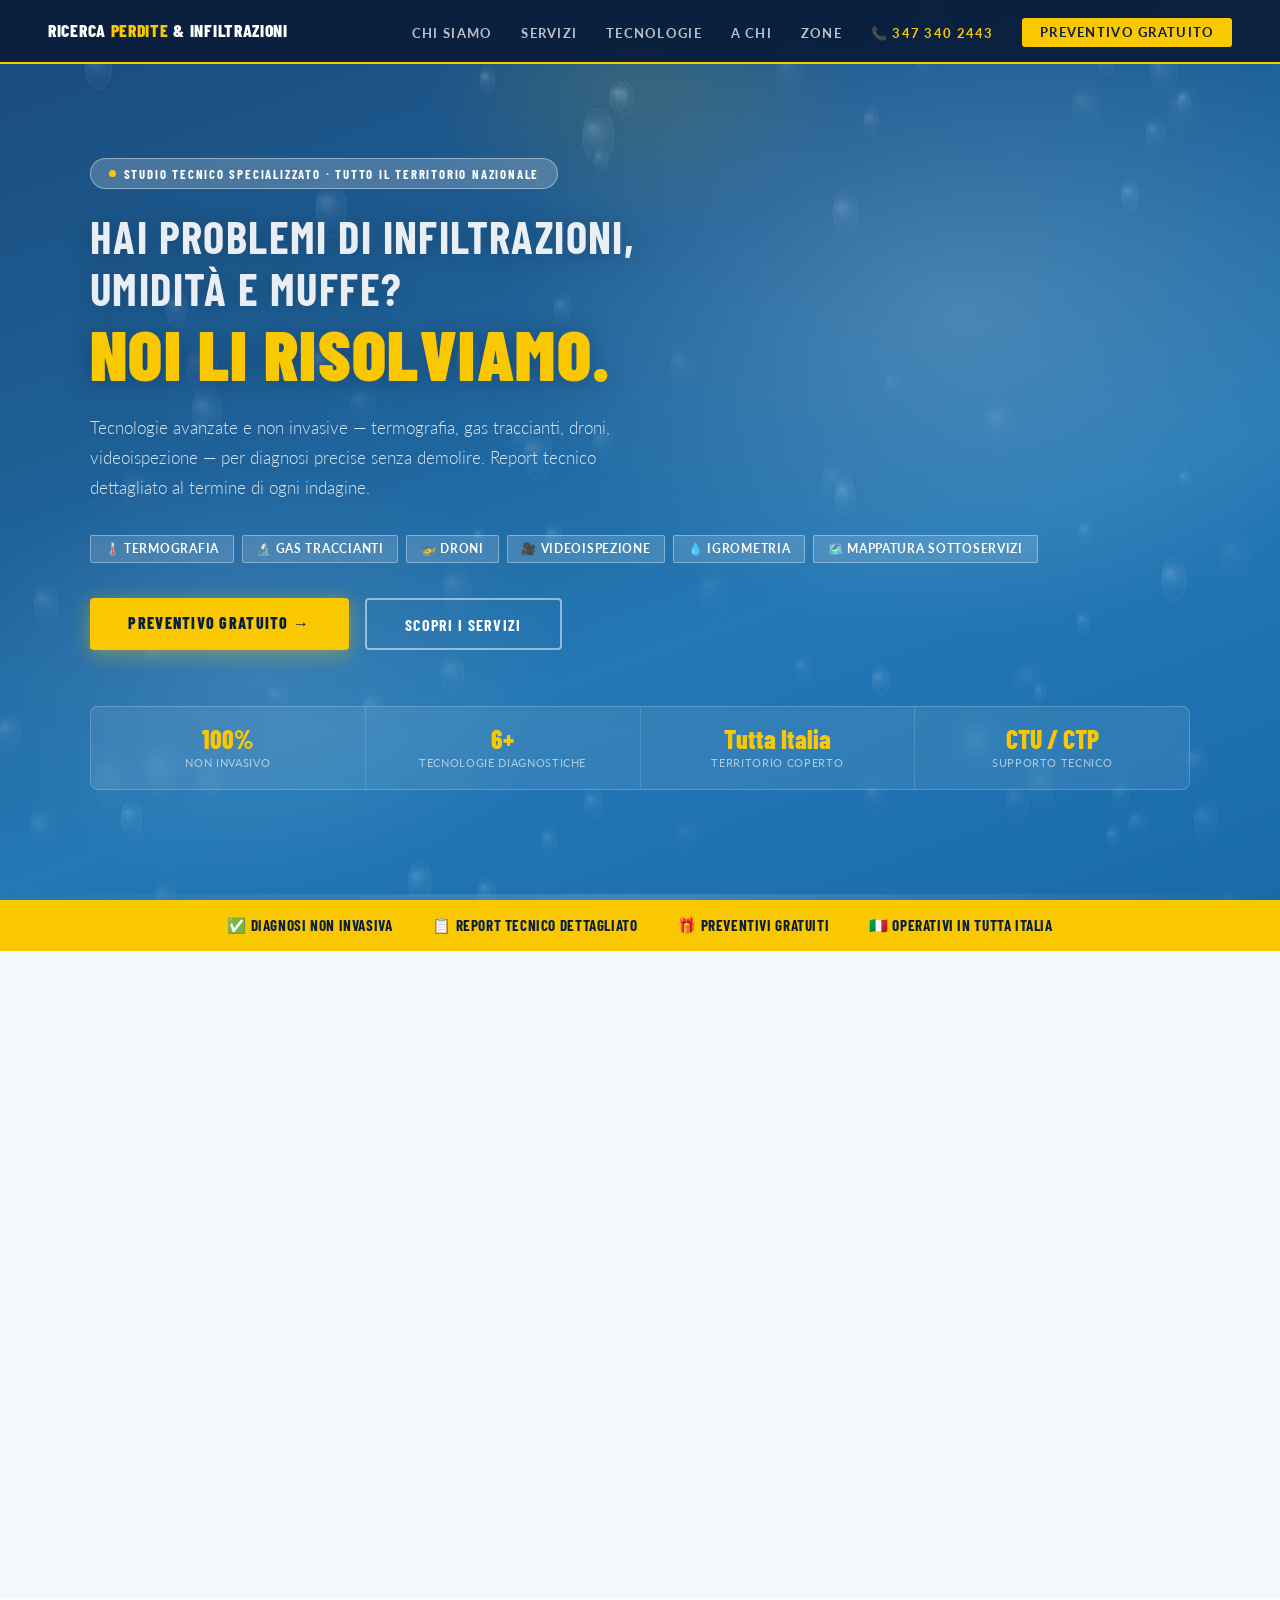
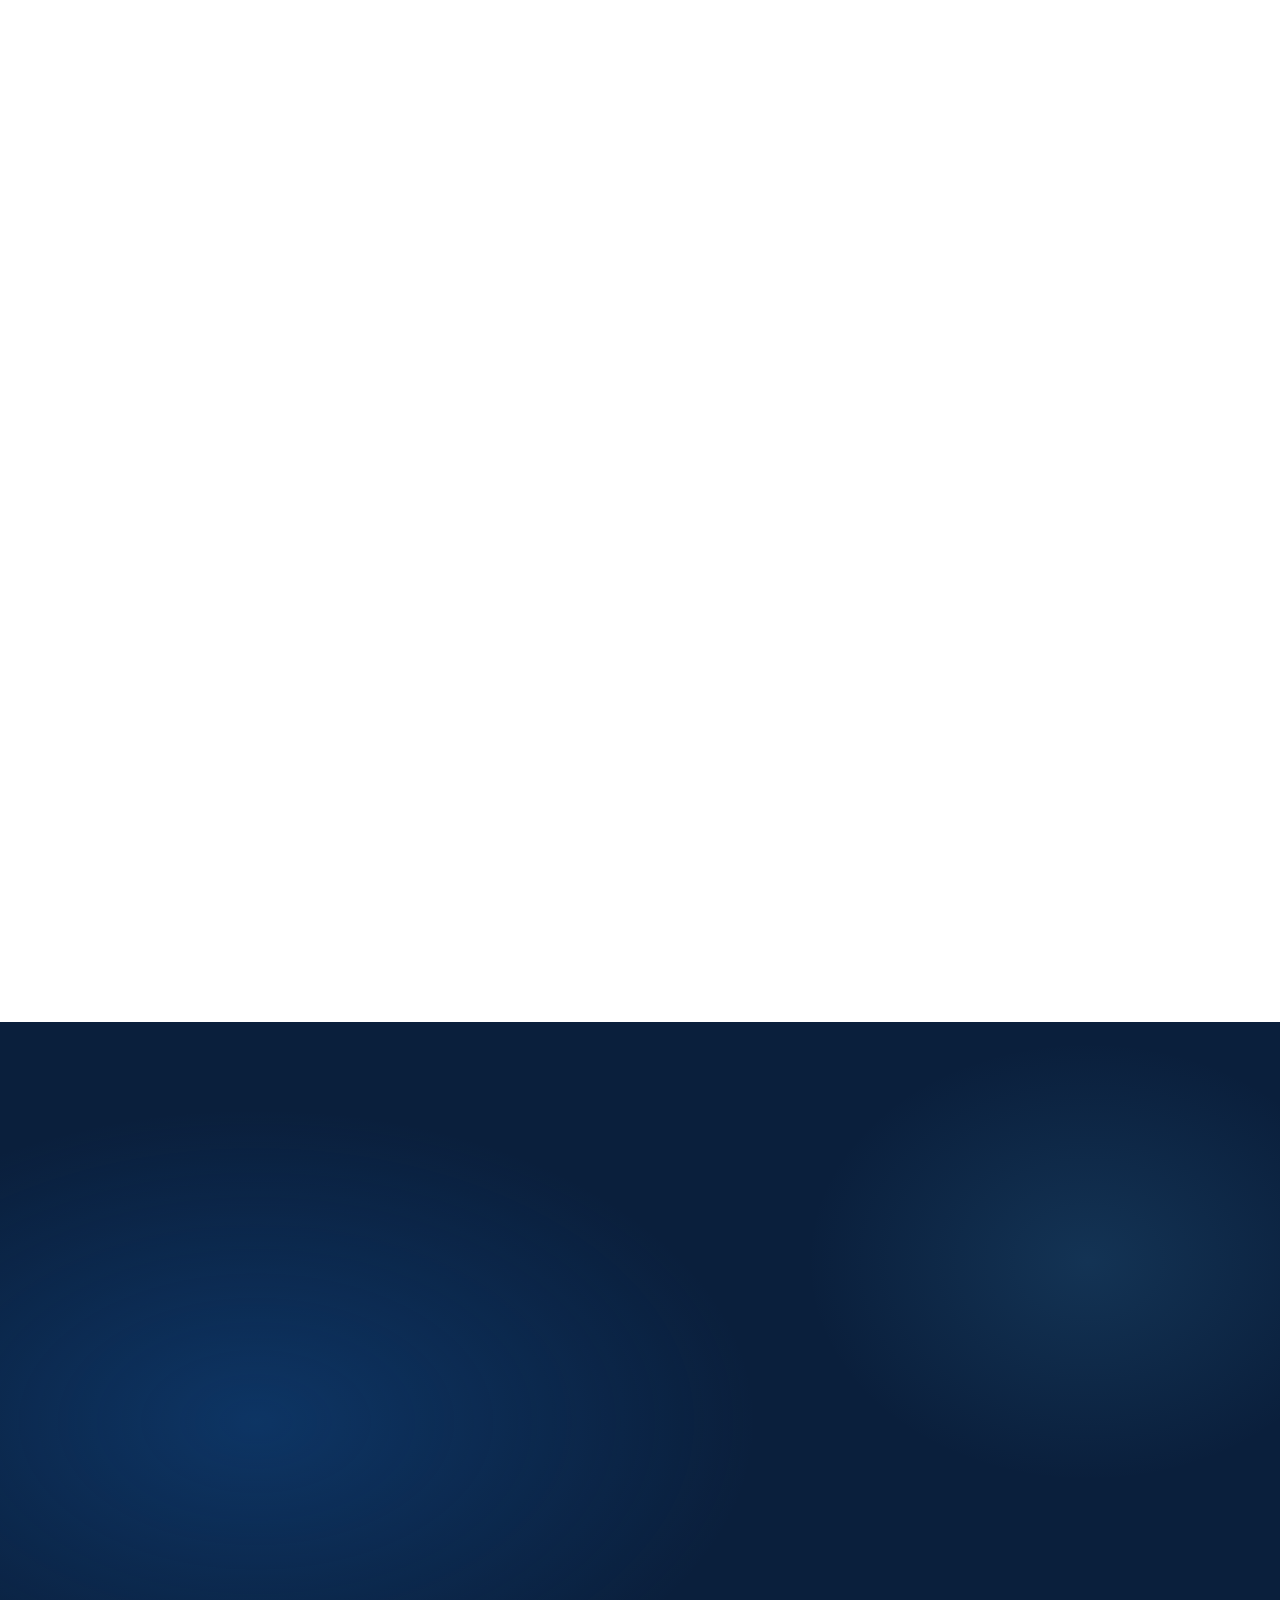
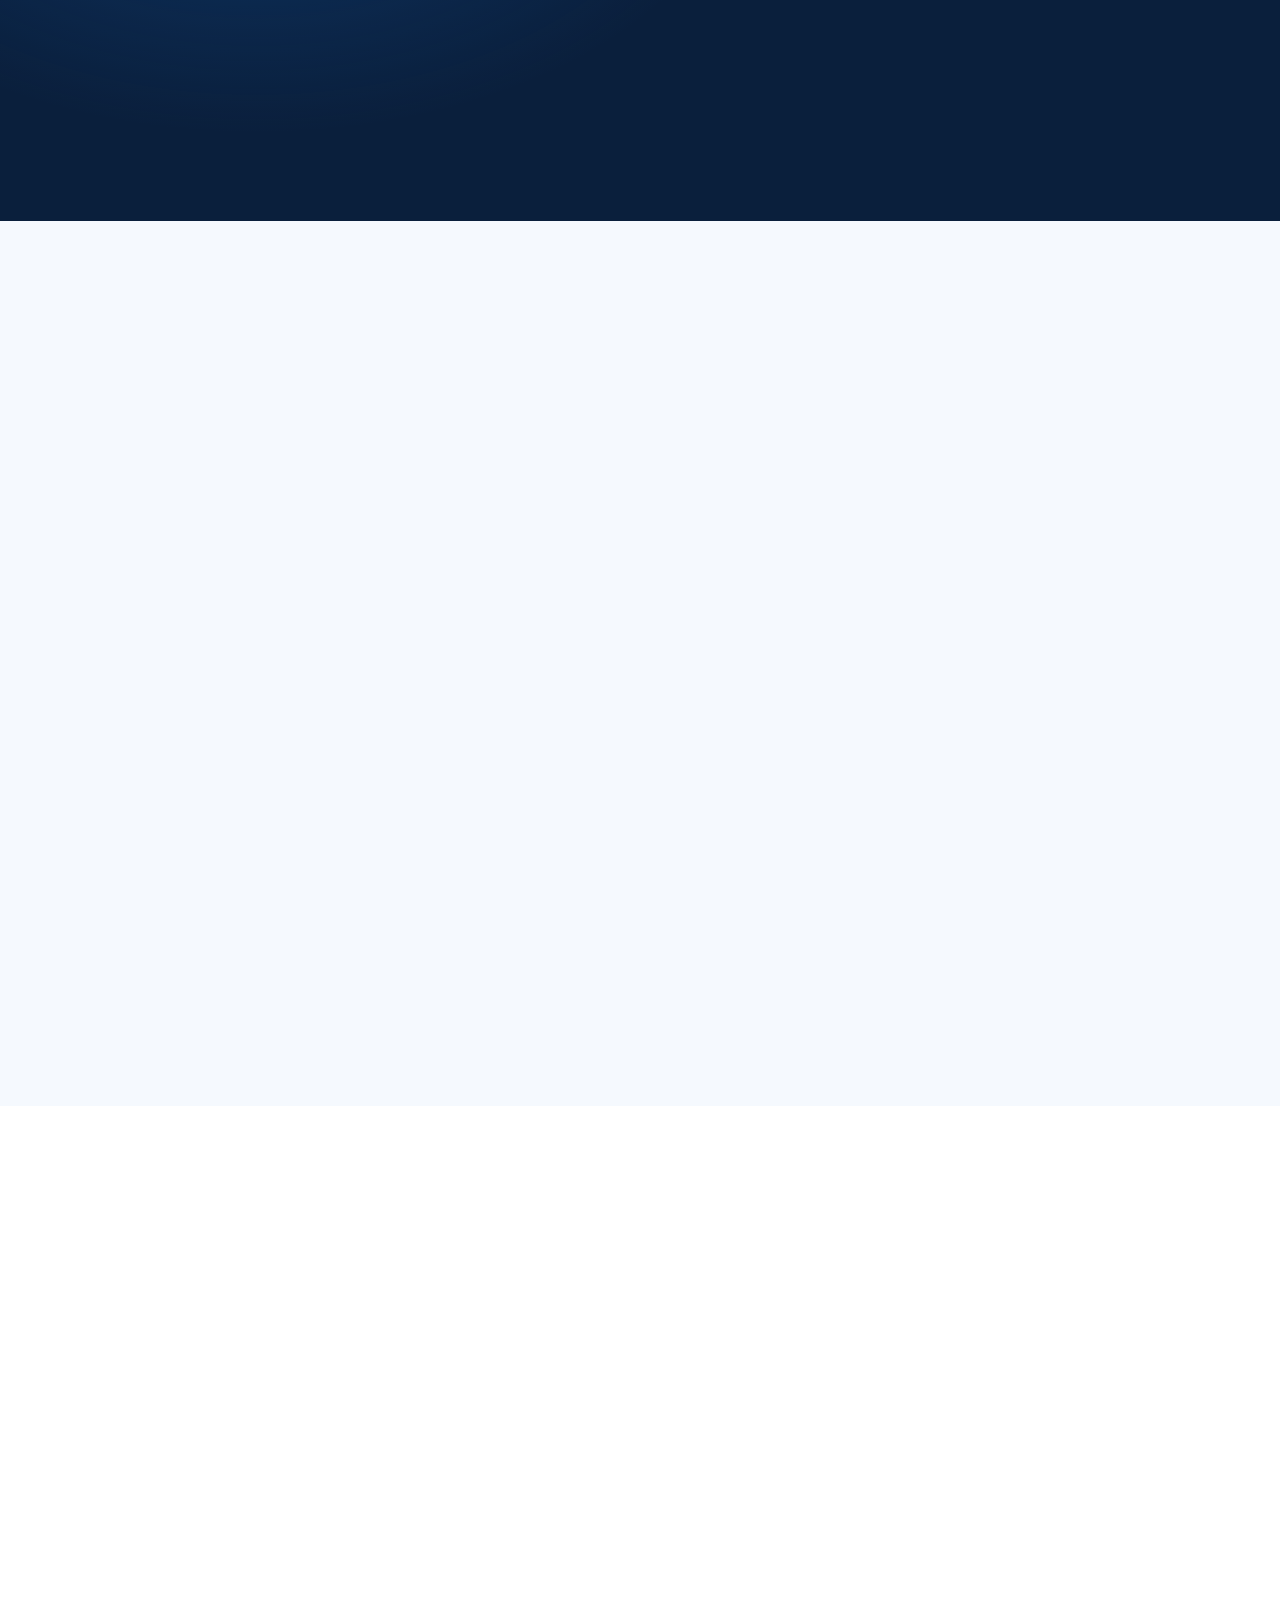
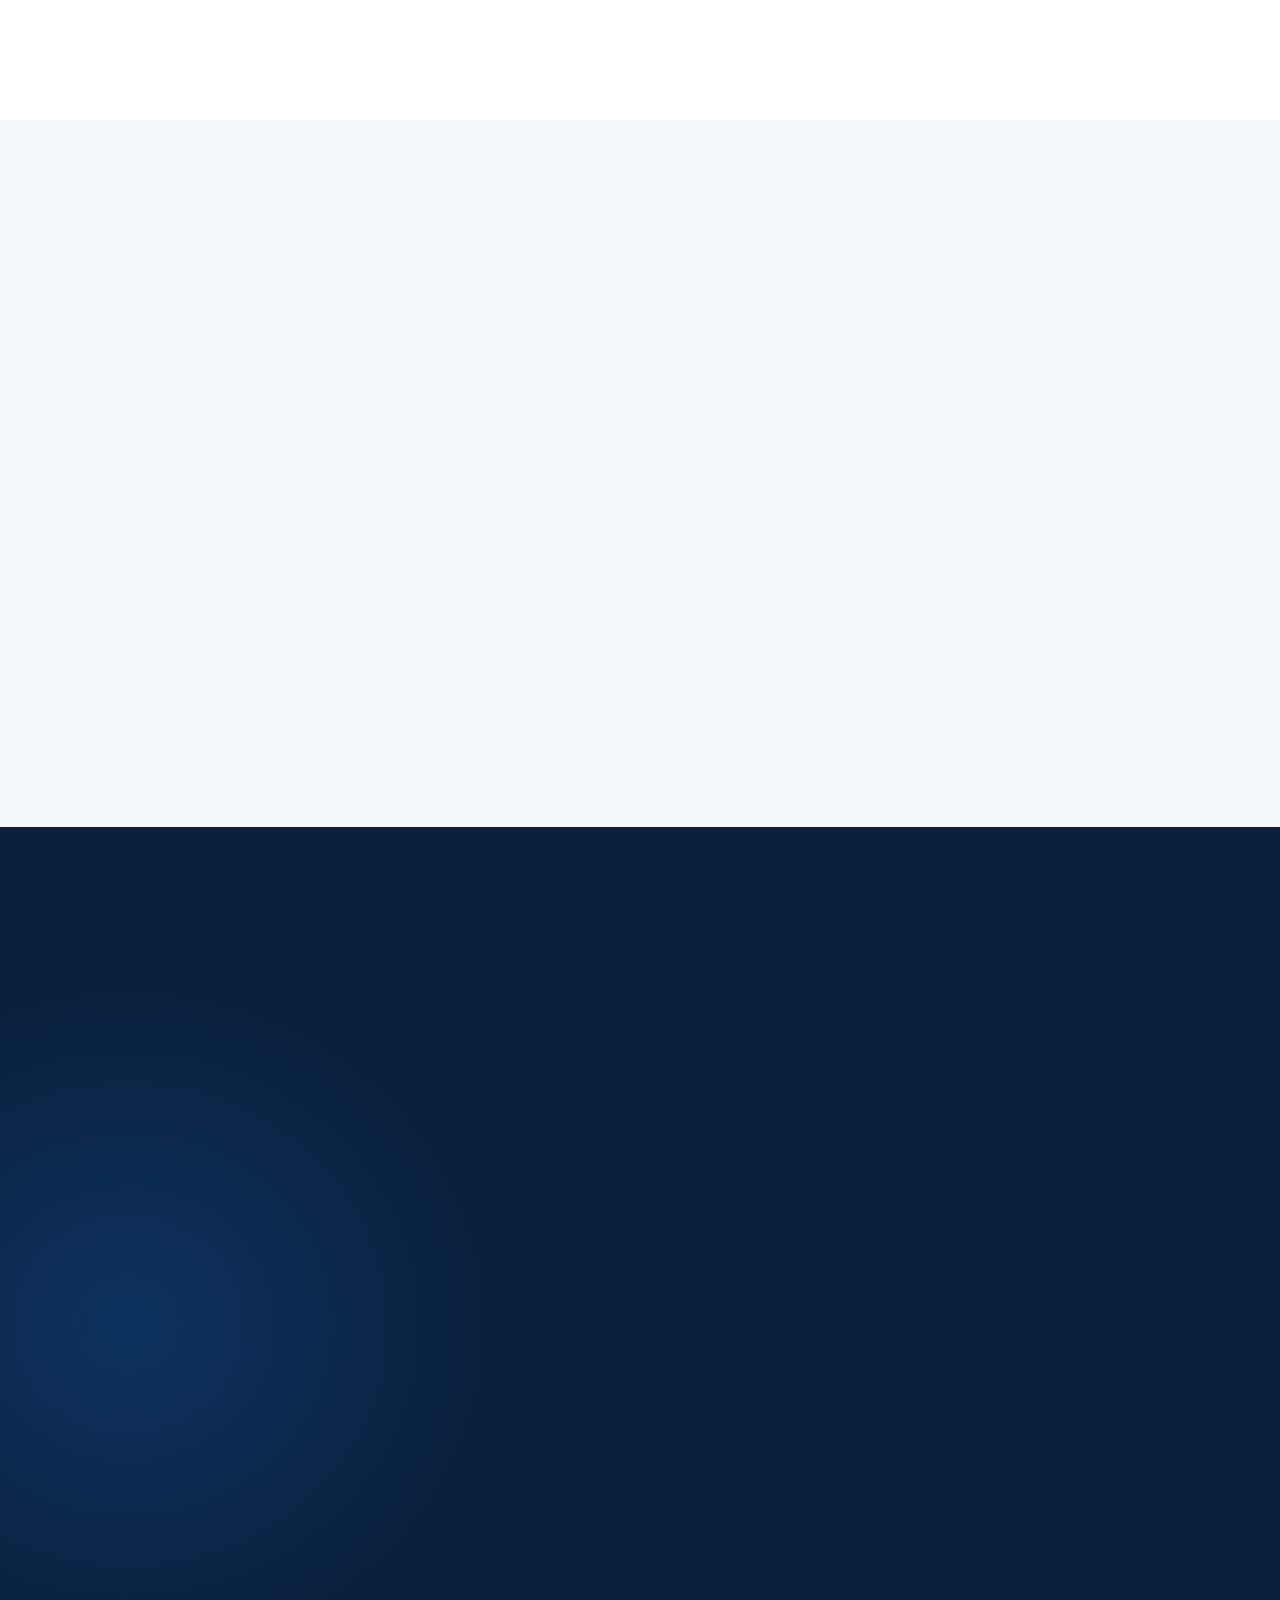
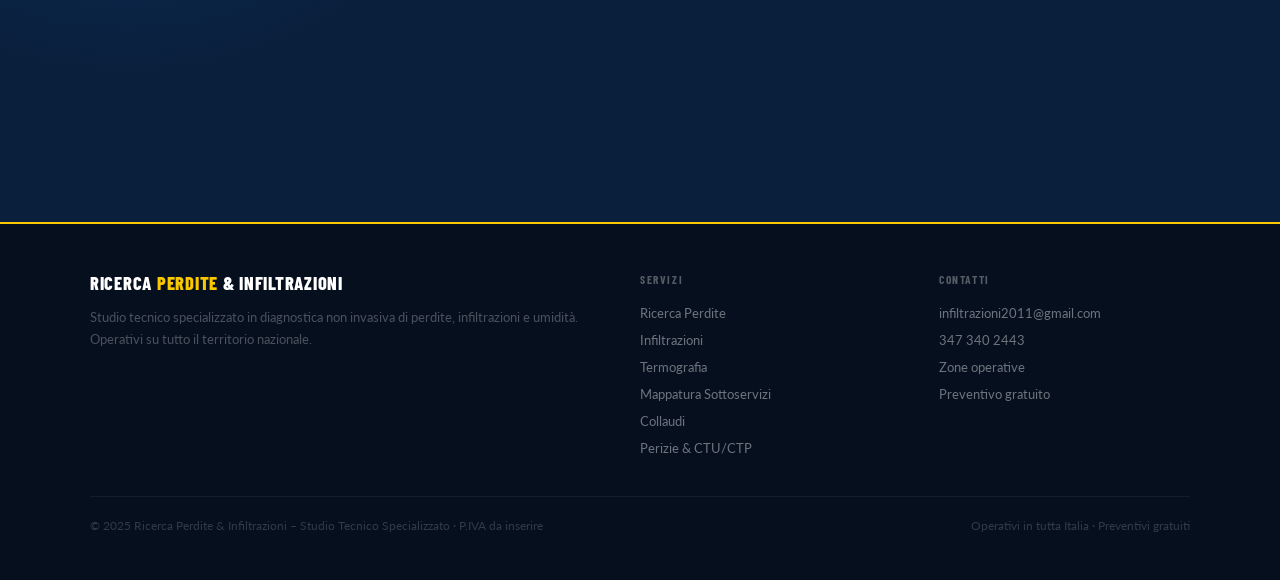
==== commit 0743db5d: "Add files via upload" ====
--- a/index.html
+++ b/index.html
@@ -56,21 +56,6 @@
     radial-gradient(ellipse 40% 40% at 20% 75%,rgba(255,255,255,0.10) 0%,transparent 60%),
     radial-gradient(ellipse 30% 30% at 50% 10%,rgba(249,200,0,0.12) 0%,transparent 55%)
 }
-/* griglia leggera */
-.hgr{position:absolute;inset:0;
-  background-image:linear-gradient(rgba(255,255,255,0.06) 1px,transparent 1px),linear-gradient(90deg,rgba(255,255,255,0.06) 1px,transparent 1px);
-  background-size:48px 48px
-}
-/* gocce animate */
-.drops{position:absolute;inset:0;pointer-events:none}
-.drop{position:absolute;border-radius:50% 50% 50% 50% / 60% 60% 40% 40%;animation:dropfall linear infinite;opacity:0}
-@keyframes dropfall{
-  0%{transform:translateY(-30px) scaleY(1);opacity:0}
-  5%{opacity:0.7}
-  85%{opacity:0.5}
-  95%{transform:translateY(100vh) scaleY(1.4);opacity:0.2}
-  100%{transform:translateY(100vh) scaleY(0.8);opacity:0}
-}
 /* splash al fondo */
 .splash{position:absolute;bottom:0;left:0;right:0;height:6px;background:linear-gradient(90deg,transparent,rgba(255,255,255,0.15),transparent)}
 
@@ -332,8 +317,7 @@
 <!-- HERO -->
 <section id="hero">
   <div class="hbg2"></div>
-  <div class="hgr"></div>
-  <div class="drops" id="drops"></div>
+  <canvas id="dropsCanvas" style="position:absolute;inset:0;width:100%;height:100%;pointer-events:none;z-index:1;"></canvas>
   <div class="splash"></div>
   <div class="hi">
     <div class="hbadge">Studio Tecnico Specializzato · Tutto il Territorio Nazionale</div>
@@ -669,5 +653,113 @@
 function closeP(){document.getElementById('mp').classList.remove('open')}
 document.getElementById('mp').addEventListener('click',function(e){if(e.target===this)closeP()});
 </script>
+
+<script>
+(function(){
+  const canvas = document.getElementById('dropsCanvas');
+  const hero = document.getElementById('hero');
+  let ctx, drops = [], mouse = {x: -999, y: -999}, W, H;
+
+  function resize(){
+    W = canvas.width = hero.offsetWidth;
+    H = canvas.height = hero.offsetHeight;
+  }
+
+  function createDrop(){
+    const r = Math.random() * 18 + 10; // radius 10-28px
+    return {
+      x: Math.random() * W,
+      y: -r * 2,
+      r: r,
+      speed: Math.random() * 0.6 + 0.3,
+      vx: (Math.random() - 0.5) * 0.3,
+      vy: Math.random() * 0.6 + 0.3,
+      opacity: Math.random() * 0.25 + 0.10,
+      wobble: Math.random() * Math.PI * 2,
+      wobbleSpeed: (Math.random() - 0.5) * 0.02
+    };
+  }
+
+  function initDrops(){
+    drops = [];
+    const n = Math.floor(W * H / 18000) + 18;
+    for(let i = 0; i < n; i++){
+      const d = createDrop();
+      d.y = Math.random() * H; // spread initially
+      drops.push(d);
+    }
+  }
+
+  function drawDrop(d){
+    ctx.save();
+    ctx.globalAlpha = d.opacity;
+    // teardrop shape
+    ctx.beginPath();
+    ctx.ellipse(d.x, d.y, d.r * 0.55, d.r, 0, 0, Math.PI * 2);
+    const grad = ctx.createRadialGradient(d.x - d.r*0.2, d.y - d.r*0.3, d.r*0.05, d.x, d.y, d.r);
+    grad.addColorStop(0, 'rgba(255,255,255,0.55)');
+    grad.addColorStop(0.4, 'rgba(180,220,255,0.25)');
+    grad.addColorStop(1, 'rgba(100,170,230,0.05)');
+    ctx.fillStyle = grad;
+    ctx.fill();
+    // rim highlight
+    ctx.strokeStyle = 'rgba(255,255,255,0.22)';
+    ctx.lineWidth = 1;
+    ctx.stroke();
+    ctx.restore();
+  }
+
+  function animate(){
+    ctx.clearRect(0, 0, W, H);
+    const now = Date.now();
+    drops.forEach(d => {
+      // mouse repulsion
+      const dx = d.x - mouse.x;
+      const dy = d.y - mouse.y;
+      const dist = Math.sqrt(dx*dx + dy*dy);
+      const repR = 120;
+      if(dist < repR && dist > 0){
+        const force = (repR - dist) / repR;
+        d.vx += (dx / dist) * force * 0.8;
+        d.vy += (dy / dist) * force * 0.8;
+      }
+      // gentle attraction back toward natural fall
+      d.vx += (0 - d.vx) * 0.03;
+      d.vy += (d.speed - d.vy) * 0.03;
+      // wobble
+      d.wobble += d.wobbleSpeed;
+      d.vx += Math.sin(d.wobble) * 0.01;
+      // clamp velocity
+      d.vx = Math.max(-3, Math.min(3, d.vx));
+      d.vy = Math.max(0.1, Math.min(5, d.vy));
+      d.x += d.vx;
+      d.y += d.vy;
+      drawDrop(d);
+      // reset if off screen
+      if(d.y > H + d.r * 2 || d.x < -100 || d.x > W + 100){
+        Object.assign(d, createDrop());
+      }
+    });
+    requestAnimationFrame(animate);
+  }
+
+  window.addEventListener('resize', ()=>{ resize(); initDrops(); });
+  hero.addEventListener('mousemove', e => {
+    const rect = hero.getBoundingClientRect();
+    mouse.x = e.clientX - rect.left;
+    mouse.y = e.clientY - rect.top;
+  });
+  hero.addEventListener('mouseleave', () => { mouse.x = -999; mouse.y = -999; });
+  // enable pointer events on hero for mouse tracking (canvas has none)
+  hero.style.cursor = 'default';
+
+  window.addEventListener('load', ()=>{
+    ctx = canvas.getContext('2d');
+    resize();
+    initDrops();
+    animate();
+  });
+})();
+</script>
 </body>
 </html>
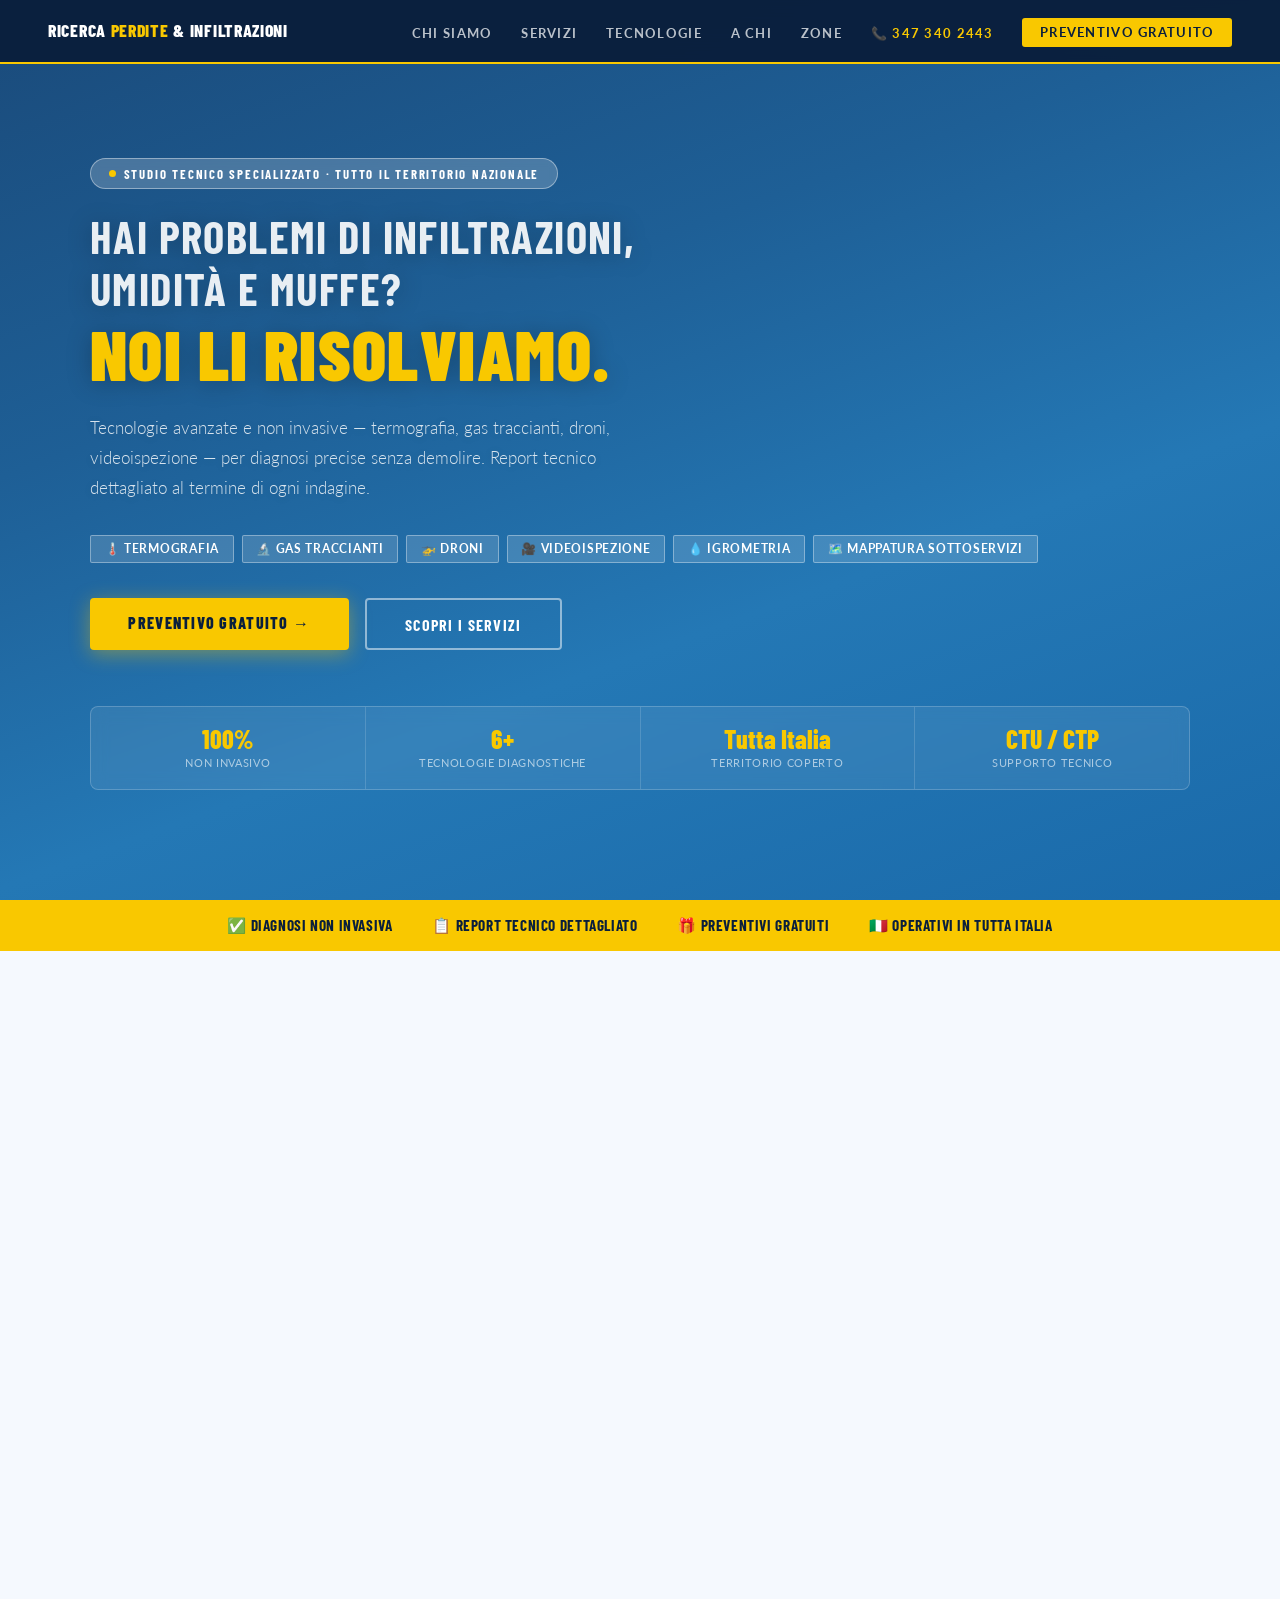
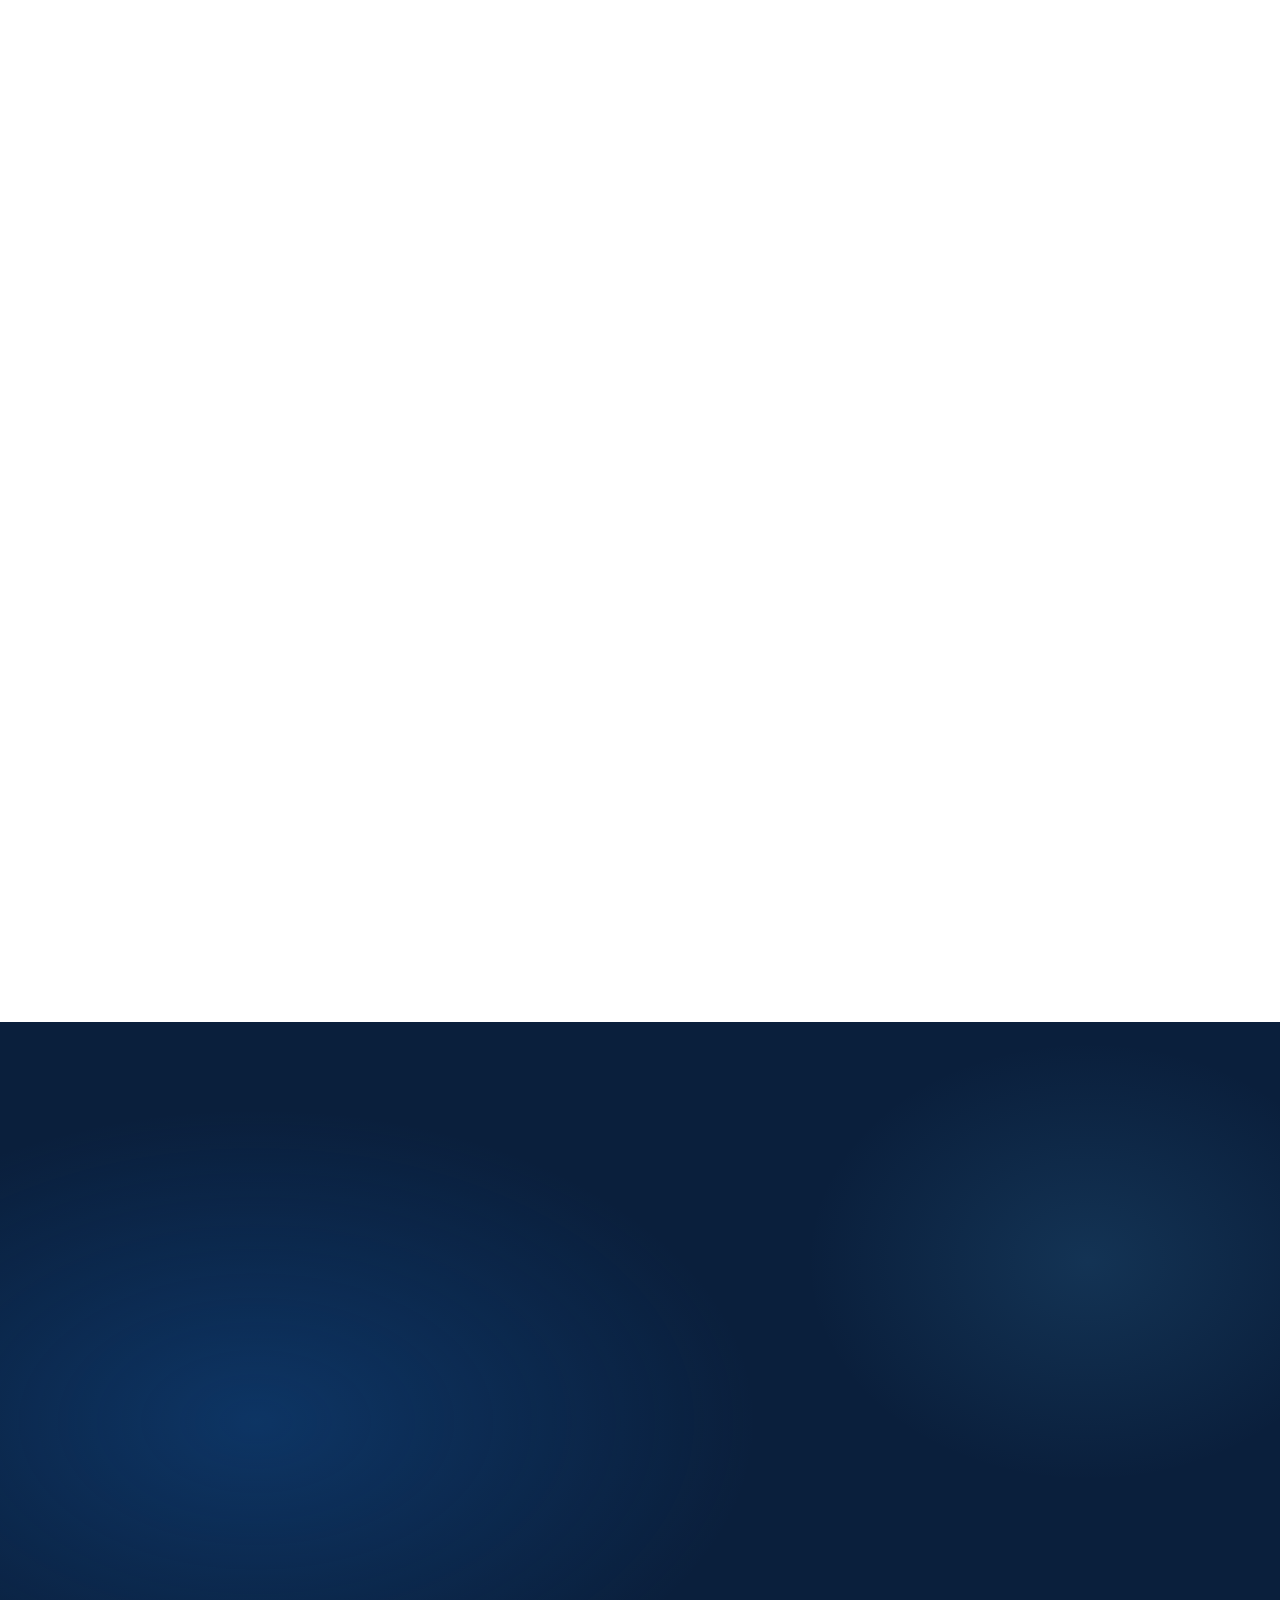
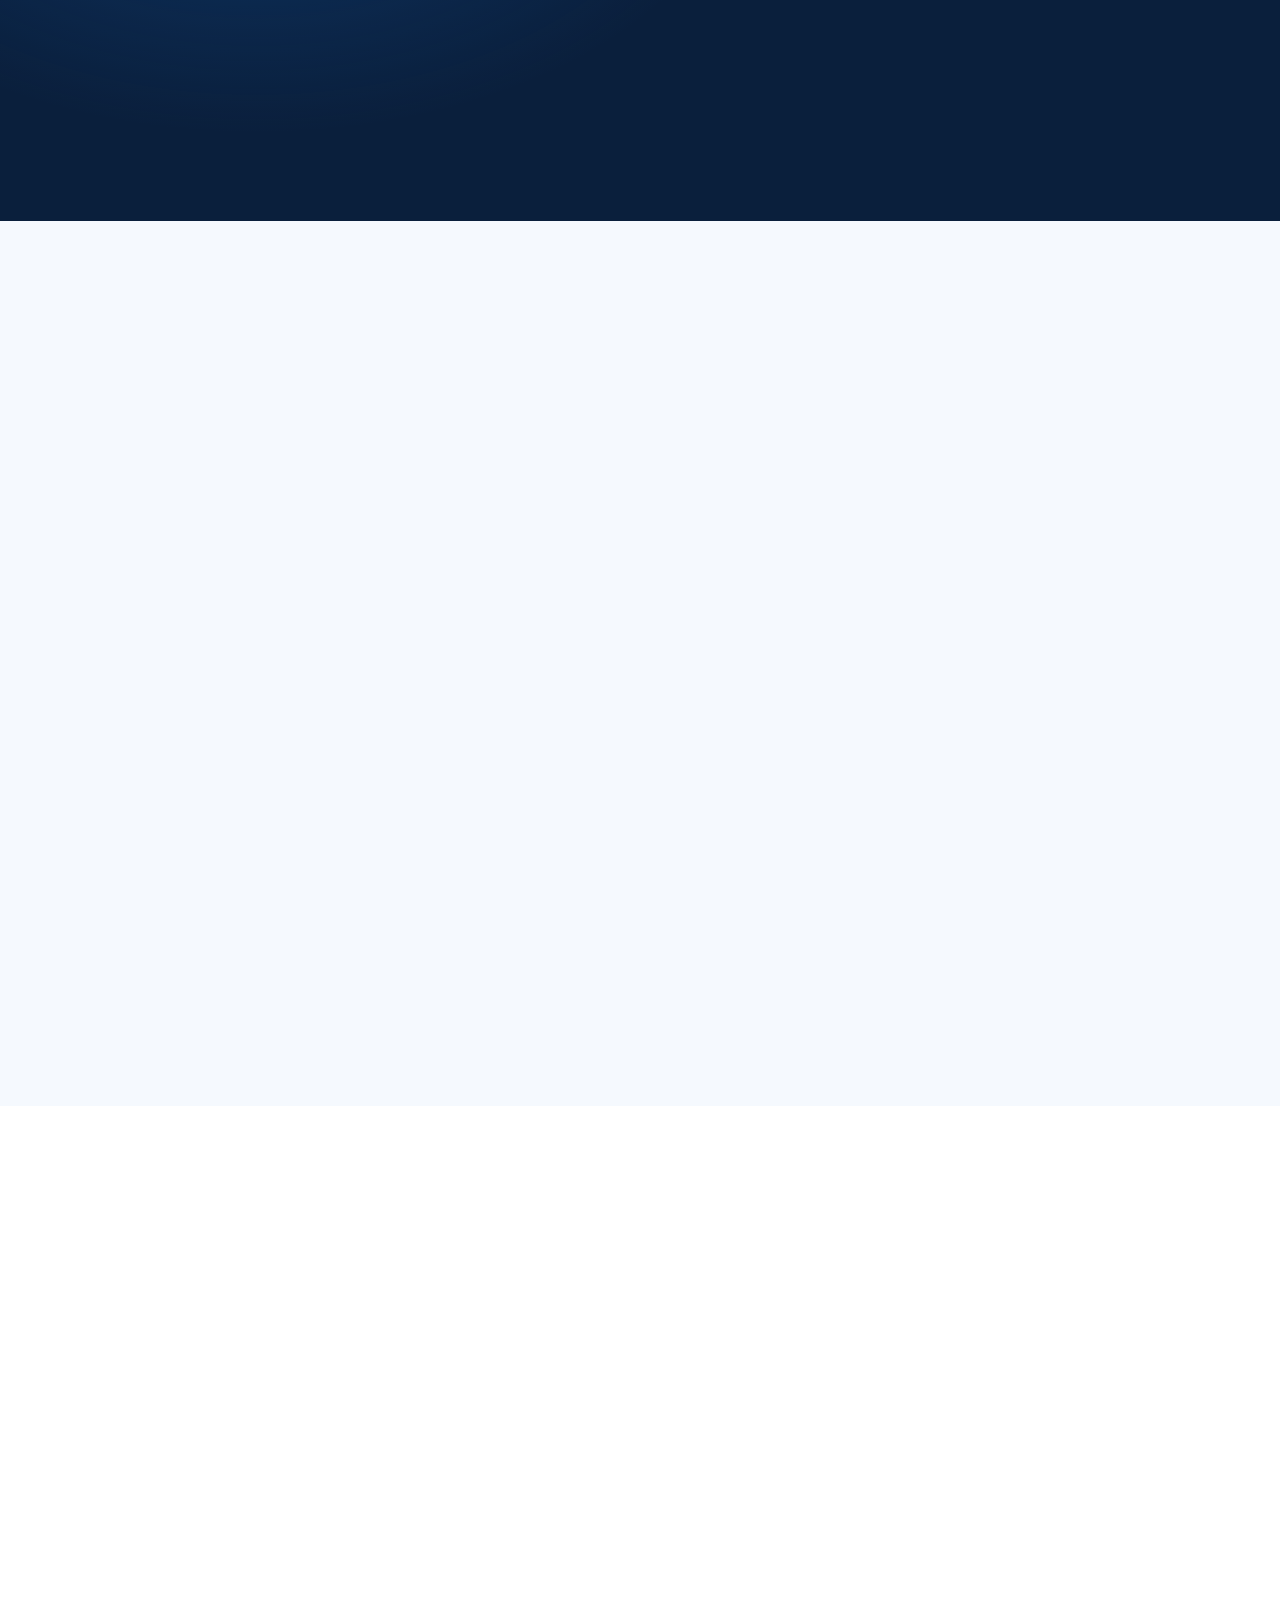
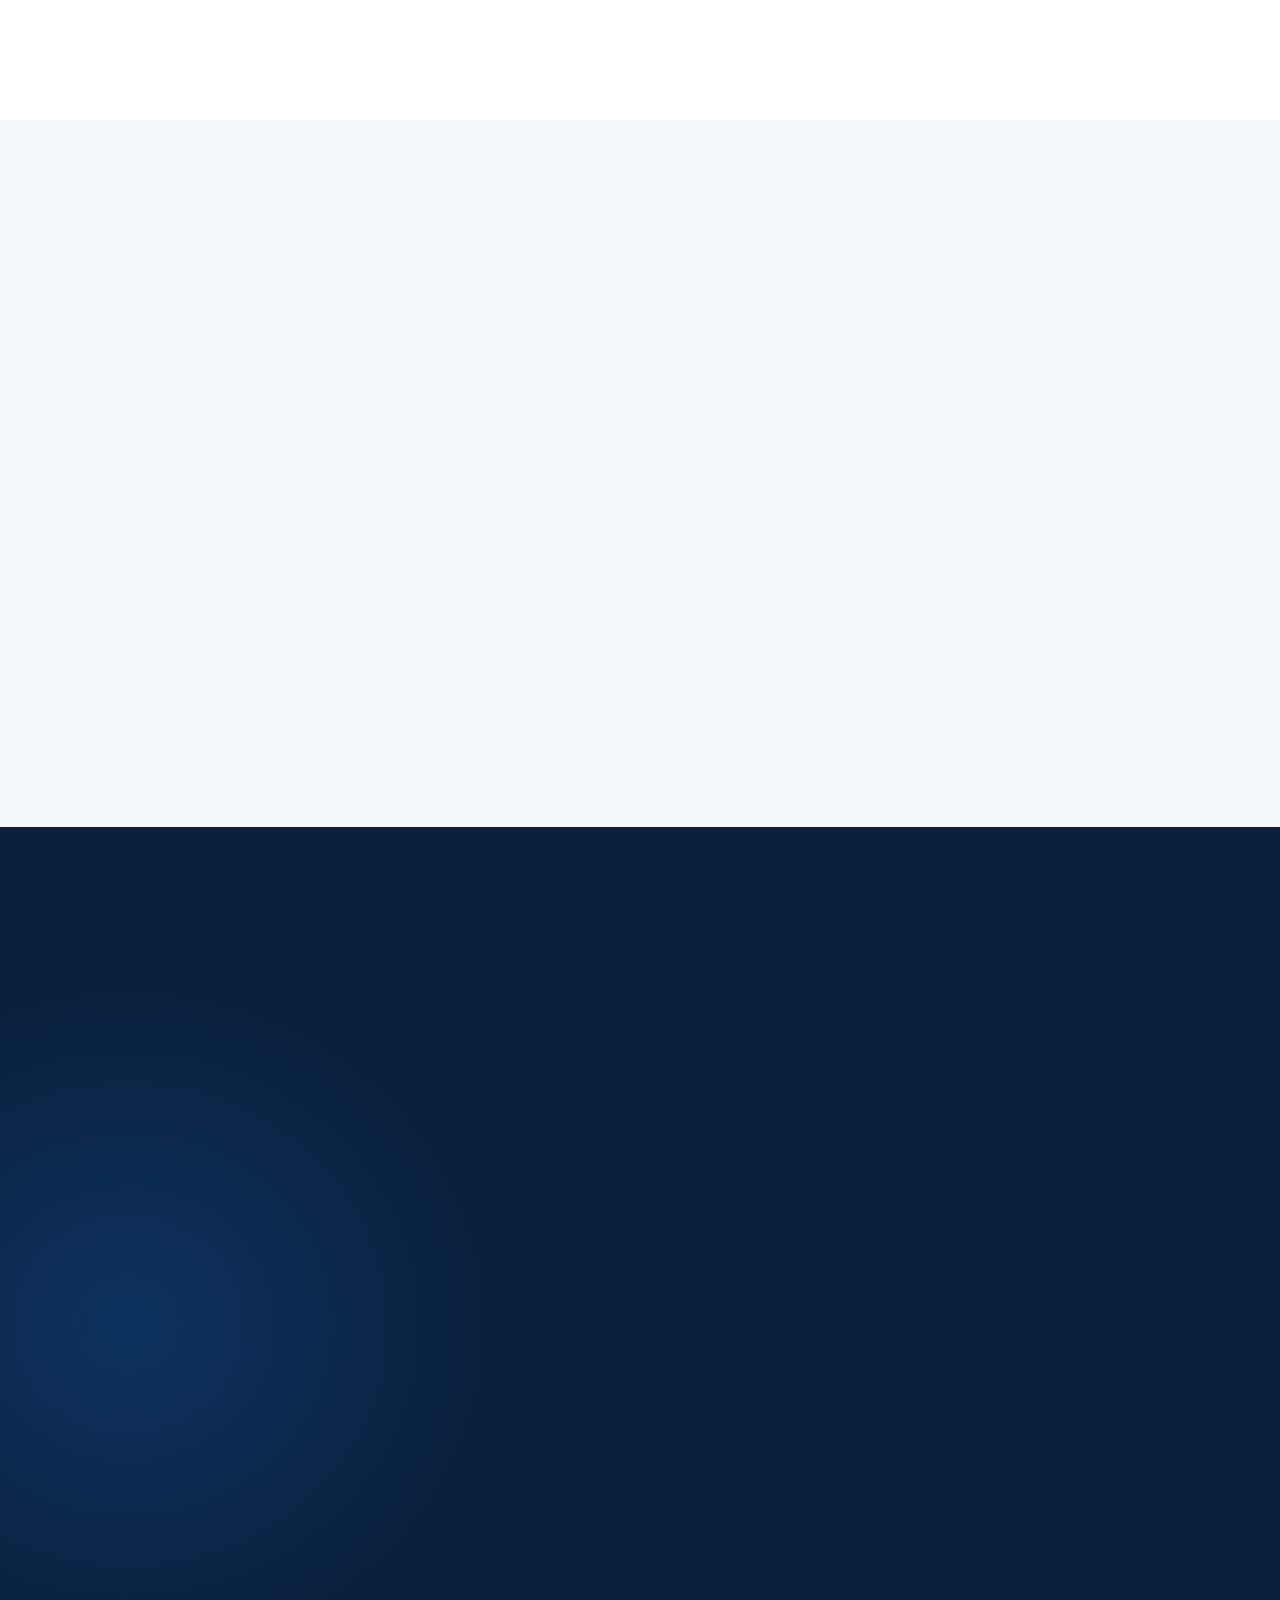
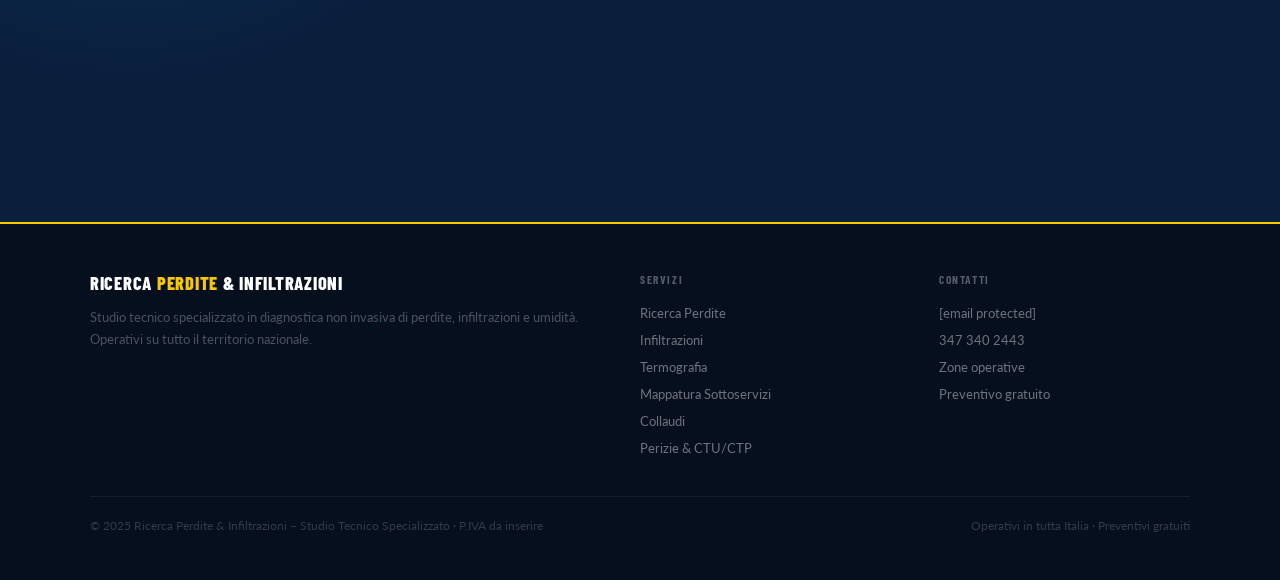
==== commit d457a8ec: "Add files via upload" ====
--- a/index.html
+++ b/index.html
@@ -49,15 +49,12 @@
   display:flex;flex-direction:column;justify-content:center;
   padding:8rem 3rem 5rem;position:relative;overflow:hidden
 }
-/* cerchi luce */
-.hbg2{position:absolute;inset:0;
-  background:
-    radial-gradient(ellipse 55% 55% at 75% 35%,rgba(255,255,255,0.18) 0%,transparent 65%),
-    radial-gradient(ellipse 40% 40% at 20% 75%,rgba(255,255,255,0.10) 0%,transparent 60%),
-    radial-gradient(ellipse 30% 30% at 50% 10%,rgba(249,200,0,0.12) 0%,transparent 55%)
-}
-/* splash al fondo */
-.splash{position:absolute;bottom:0;left:0;right:0;height:6px;background:linear-gradient(90deg,transparent,rgba(255,255,255,0.15),transparent)}
+/* gocce canvas */
+.drops{display:none}
+.hbg2{display:none}
+.hgr{display:none}
+.splash{display:none}
+#heroCanvas{position:absolute;inset:0;width:100%;height:100%;z-index:1}
 
 .hi{position:relative;z-index:2;max-width:1100px;margin:0 auto;width:100%}
 .hbadge{
@@ -291,7 +288,7 @@
     <div class="pi">🔧</div>
     <div class="pt">Sistema in manutenzione</div>
     <p class="pp">Il sistema di invio delle richieste è momentaneamente in fase di manutenzione.<br>Ti invitiamo a contattarci direttamente:</p>
-    <a href="mailto:infiltrazioni2011@gmail.com" class="pe">✉️ Invia Email</a>
+    <a href="/cdn-cgi/l/email-protection#523b3c343b3e262033283b3d3c3b6062636312353f333b3e7c313d3f" class="pe">✉️ Invia Email</a>
     <a href="tel:+393473402443" class="pth">📞 347 340 2443</a>
     <button class="pc" onclick="closeP()">Chiudi</button>
   </div>
@@ -317,7 +314,8 @@
 <!-- HERO -->
 <section id="hero">
   <div class="hbg2"></div>
-  <canvas id="dropsCanvas" style="position:absolute;inset:0;width:100%;height:100%;pointer-events:none;z-index:1;"></canvas>
+  <div class="hgr"></div>
+  <div class="drops" id="drops"></div>
   <div class="splash"></div>
   <div class="hi">
     <div class="hbadge">Studio Tecnico Specializzato · Tutto il Territorio Nazionale</div>
@@ -542,8 +540,8 @@
         <div class="sl">Contattaci</div>
         <h2>Preventivo <span class="ac">gratuito</span></h2>
         <p class="si" style="margin-bottom:1.8rem">Descrivi sommariamente la problematica e i tuoi recapiti: ti risponderemo rapidamente con una valutazione e un preventivo senza impegno.</p>
-        <a href="mailto:infiltrazioni2011@gmail.com" class="cit">
-          <div class="cico">✉️</div><div><div class="clbl">Email</div><div class="cval">infiltrazioni2011@gmail.com</div></div>
+        <a href="/cdn-cgi/l/email-protection#4e27202827223a3c2f34272120277c7e7f7f0e29232f2722602d2123" class="cit">
+          <div class="cico">✉️</div><div><div class="clbl">Email</div><div class="cval"><span class="__cf_email__" data-cfemail="9cf5f2faf5f0e8eefde6f5f3f2f5aeacadaddcfbf1fdf5f0b2fff3f1">[email&#160;protected]</span></div></div>
         </a>
         <a href="tel:+393473402443" class="cit">
           <div class="cico">📞</div><div><div class="clbl">Telefono</div><div class="cval">347 340 2443</div></div>
@@ -566,7 +564,7 @@
             <div class="mbt">Sistema in fase di manutenzione</div>
             <p>Il sistema di invio delle richieste è momentaneamente in fase di manutenzione. Contattaci direttamente:</p>
             <div class="mlinks">
-              <a href="mailto:infiltrazioni2011@gmail.com" class="mlink">✉️ infiltrazioni2011@gmail.com</a>
+              <a href="/cdn-cgi/l/email-protection#61080f07080d1513001b080e0f085351505021060c00080d4f020e0c" class="mlink">✉️ <span class="__cf_email__" data-cfemail="bbd2d5ddd2d7cfc9dac1d2d4d5d2898b8a8afbdcd6dad2d795d8d4d6">[email&#160;protected]</span></a>
               <a href="tel:+393473402443" class="mlink">📞 347 340 2443</a>
             </div>
           </div>
@@ -606,7 +604,7 @@
     <div class="fc">
       <h5>Contatti</h5>
       <ul>
-        <li><a href="mailto:infiltrazioni2011@gmail.com">infiltrazioni2011@gmail.com</a></li>
+        <li><a href="/cdn-cgi/l/email-protection#630a0d050a0f171102190a0c0d0a5153525223040e020a0f4d000c0e"><span class="__cf_email__" data-cfemail="8ae3e4ece3e6fef8ebf0e3e5e4e3b8babbbbcaede7ebe3e6a4e9e5e7">[email&#160;protected]</span></a></li>
         <li><a href="tel:+393473402443">347 340 2443</a></li>
         <li><a href="#zone">Zone operative</a></li>
         <li><a href="#contatti">Preventivo gratuito</a></li>
@@ -619,147 +617,116 @@
   </div>
 </footer>
 
-<script>
-// Gocce animate realistiche
-const dc = document.getElementById('drops');
-for(let i=0;i<25;i++){
-  const d = document.createElement('div');
-  d.className = 'drop';
-  const size = Math.random()*6+3;
-  d.style.cssText = `
-    left:${Math.random()*100}%;
-    width:${size}px;
-    height:${size*1.6}px;
-    background:rgba(255,255,255,${Math.random()*0.3+0.1});
-    animation-duration:${Math.random()*4+3}s;
-    animation-delay:${Math.random()*6}s;
-  `;
-  dc.appendChild(d);
+<script data-cfasync="false" src="/cdn-cgi/scripts/5c5dd728/cloudflare-static/email-decode.min.js"></script><script>
+// ── CANVAS GOCCE INTERATTIVE ──
+const heroSection = document.getElementById('hero');
+const heroCanvas = document.createElement('canvas');
+heroCanvas.id = 'heroCanvas';
+heroSection.insertBefore(heroCanvas, heroSection.firstChild);
+const hctx = heroCanvas.getContext('2d');
+let hW, hH, hDrops = [];
+let hMouse = {x:-999, y:-999};
+let hMoving = false, hMoveTimer = null;
+
+function hResize(){
+  hW = heroCanvas.width = heroSection.offsetWidth;
+  hH = heroCanvas.height = heroSection.offsetHeight;
 }
+
+class HDrop {
+  constructor(){ this.reset(true) }
+  reset(init){
+    this.x = Math.random() * hW;
+    this.y = init ? Math.random() * hH : -40;
+    this.r = Math.random() * 22 + 10;
+    this.vx = (Math.random() - 0.5) * 0.2;
+    this.vy = Math.random() * 0.5 + 0.2;
+    this.alpha = Math.random() * 0.25 + 0.08;
+    this.wobble = Math.random() * Math.PI * 2;
+  }
+  update(){
+    const dx = this.x - hMouse.x;
+    const dy = this.y - hMouse.y;
+    const dist = Math.sqrt(dx*dx + dy*dy);
+    const range = 140;
+    if(dist < range && dist > 0){
+      const force = (range - dist) / range * 2.8;
+      // seguono il mouse: attratte verso di lui
+      this.vx -= (dx / dist) * force * 0.06;
+      this.vy -= (dy / dist) * force * 0.06;
+    }
+    this.wobble += 0.018;
+    this.vx += Math.sin(this.wobble) * 0.008;
+    this.vy += 0.018;
+    this.vx *= 0.97;
+    this.vy = Math.min(this.vy, 2.2);
+    this.x += this.vx;
+    this.y += this.vy;
+    if(this.y > hH + 40 || this.x < -50 || this.x > hW + 50) this.reset(false);
+  }
+  draw(){
+    hctx.save();
+    hctx.globalAlpha = this.alpha;
+    // corpo goccia con gradiente vetro
+    const g = hctx.createRadialGradient(
+      this.x - this.r * 0.3, this.y - this.r * 0.35, this.r * 0.05,
+      this.x, this.y, this.r
+    );
+    g.addColorStop(0, 'rgba(255,255,255,0.95)');
+    g.addColorStop(0.4, 'rgba(200,230,255,0.5)');
+    g.addColorStop(1, 'rgba(100,180,255,0.04)');
+    hctx.fillStyle = g;
+    hctx.beginPath();
+    hctx.ellipse(this.x, this.y + this.r * 0.12, this.r * 0.7, this.r, 0, 0, Math.PI * 2);
+    hctx.fill();
+    // bordo sottile
+    hctx.globalAlpha = this.alpha * 0.4;
+    hctx.strokeStyle = 'rgba(255,255,255,0.5)';
+    hctx.lineWidth = 0.8;
+    hctx.stroke();
+    // riflesso interno
+    hctx.globalAlpha = this.alpha * 0.9;
+    hctx.fillStyle = 'rgba(255,255,255,0.9)';
+    hctx.beginPath();
+    hctx.ellipse(this.x - this.r * 0.25, this.y - this.r * 0.28, this.r * 0.16, this.r * 0.1, -0.5, 0, Math.PI * 2);
+    hctx.fill();
+    hctx.restore();
+  }
+}
+
+hResize();
+for(let i = 0; i < 40; i++) hDrops.push(new HDrop());
+
+heroSection.addEventListener('mousemove', e => {
+  const r = heroSection.getBoundingClientRect();
+  hMouse.x = e.clientX - r.left;
+  hMouse.y = e.clientY - r.top;
+});
+heroSection.addEventListener('mouseleave', () => { hMouse.x = -999; hMouse.y = -999; });
+heroSection.addEventListener('touchmove', e => {
+  const r = heroSection.getBoundingClientRect();
+  hMouse.x = e.touches[0].clientX - r.left;
+  hMouse.y = e.touches[0].clientY - r.top;
+}, {passive:true});
+heroSection.addEventListener('touchend', () => { hMouse.x = -999; hMouse.y = -999; });
+window.addEventListener('resize', hResize);
+
+function hLoop(){
+  // sfondo pulito senza griglia
+  const bg = hctx.createLinearGradient(0, 0, hW, hH);
+  bg.addColorStop(0, '#1a4a7a');
+  bg.addColorStop(0.5, '#1e6aaa');
+  bg.addColorStop(1, '#2478b5');
+  hctx.fillStyle = bg;
+  hctx.fillRect(0, 0, hW, hH);
+  hDrops.forEach(d => { d.update(); d.draw(); });
+  requestAnimationFrame(hLoop);
+}
+hLoop();
 
 // Menu hamburger
 function toggleMenu(){document.getElementById('navLinks').classList.toggle('open')}
 document.querySelectorAll('#navLinks a').forEach(a=>a.addEventListener('click',()=>document.getElementById('navLinks').classList.remove('open')));
 
 // Scroll reveal
-const obs=new IntersectionObserver(es=>es.forEach(e=>{if(e.isIntersecting){e.target.classList.add('visible');obs.unobserve(e.target)}}),{threshold:0.1});
-document.querySelectorAll('.rv').forEach(el=>obs.observe(el));
-
-// Nav shadow
-window.addEventListener('scroll',()=>{document.getElementById('mainNav').style.boxShadow=window.scrollY>60?'0 4px 24px rgba(0,0,0,0.4)':'none'});
-
-// Popup manutenzione
-function openP(){document.getElementById('mp').classList.add('open')}
-function closeP(){document.getElementById('mp').classList.remove('open')}
-document.getElementById('mp').addEventListener('click',function(e){if(e.target===this)closeP()});
-</script>
-
-<script>
-(function(){
-  const canvas = document.getElementById('dropsCanvas');
-  const hero = document.getElementById('hero');
-  let ctx, drops = [], mouse = {x: -999, y: -999}, W, H;
-
-  function resize(){
-    W = canvas.width = hero.offsetWidth;
-    H = canvas.height = hero.offsetHeight;
-  }
-
-  function createDrop(){
-    const r = Math.random() * 18 + 10; // radius 10-28px
-    return {
-      x: Math.random() * W,
-      y: -r * 2,
-      r: r,
-      speed: Math.random() * 0.6 + 0.3,
-      vx: (Math.random() - 0.5) * 0.3,
-      vy: Math.random() * 0.6 + 0.3,
-      opacity: Math.random() * 0.25 + 0.10,
-      wobble: Math.random() * Math.PI * 2,
-      wobbleSpeed: (Math.random() - 0.5) * 0.02
-    };
-  }
-
-  function initDrops(){
-    drops = [];
-    const n = Math.floor(W * H / 18000) + 18;
-    for(let i = 0; i < n; i++){
-      const d = createDrop();
-      d.y = Math.random() * H; // spread initially
-      drops.push(d);
-    }
-  }
-
-  function drawDrop(d){
-    ctx.save();
-    ctx.globalAlpha = d.opacity;
-    // teardrop shape
-    ctx.beginPath();
-    ctx.ellipse(d.x, d.y, d.r * 0.55, d.r, 0, 0, Math.PI * 2);
-    const grad = ctx.createRadialGradient(d.x - d.r*0.2, d.y - d.r*0.3, d.r*0.05, d.x, d.y, d.r);
-    grad.addColorStop(0, 'rgba(255,255,255,0.55)');
-    grad.addColorStop(0.4, 'rgba(180,220,255,0.25)');
-    grad.addColorStop(1, 'rgba(100,170,230,0.05)');
-    ctx.fillStyle = grad;
-    ctx.fill();
-    // rim highlight
-    ctx.strokeStyle = 'rgba(255,255,255,0.22)';
-    ctx.lineWidth = 1;
-    ctx.stroke();
-    ctx.restore();
-  }
-
-  function animate(){
-    ctx.clearRect(0, 0, W, H);
-    const now = Date.now();
-    drops.forEach(d => {
-      // mouse repulsion
-      const dx = d.x - mouse.x;
-      const dy = d.y - mouse.y;
-      const dist = Math.sqrt(dx*dx + dy*dy);
-      const repR = 120;
-      if(dist < repR && dist > 0){
-        const force = (repR - dist) / repR;
-        d.vx += (dx / dist) * force * 0.8;
-        d.vy += (dy / dist) * force * 0.8;
-      }
-      // gentle attraction back toward natural fall
-      d.vx += (0 - d.vx) * 0.03;
-      d.vy += (d.speed - d.vy) * 0.03;
-      // wobble
-      d.wobble += d.wobbleSpeed;
-      d.vx += Math.sin(d.wobble) * 0.01;
-      // clamp velocity
-      d.vx = Math.max(-3, Math.min(3, d.vx));
-      d.vy = Math.max(0.1, Math.min(5, d.vy));
-      d.x += d.vx;
-      d.y += d.vy;
-      drawDrop(d);
-      // reset if off screen
-      if(d.y > H + d.r * 2 || d.x < -100 || d.x > W + 100){
-        Object.assign(d, createDrop());
-      }
-    });
-    requestAnimationFrame(animate);
-  }
-
-  window.addEventListener('resize', ()=>{ resize(); initDrops(); });
-  hero.addEventListener('mousemove', e => {
-    const rect = hero.getBoundingClientRect();
-    mouse.x = e.clientX - rect.left;
-    mouse.y = e.clientY - rect.top;
-  });
-  hero.addEventListener('mouseleave', () => { mouse.x = -999; mouse.y = -999; });
-  // enable pointer events on hero for mouse tracking (canvas has none)
-  hero.style.cursor = 'default';
-
-  window.addEventListener('load', ()=>{
-    ctx = canvas.getContext('2d');
-    resize();
-    initDrops();
-    animate();
-  });
-})();
-</script>
-</body>
-</html>
+const obs=new IntersectionObserver(es=>es.forEach(e=>{if(e
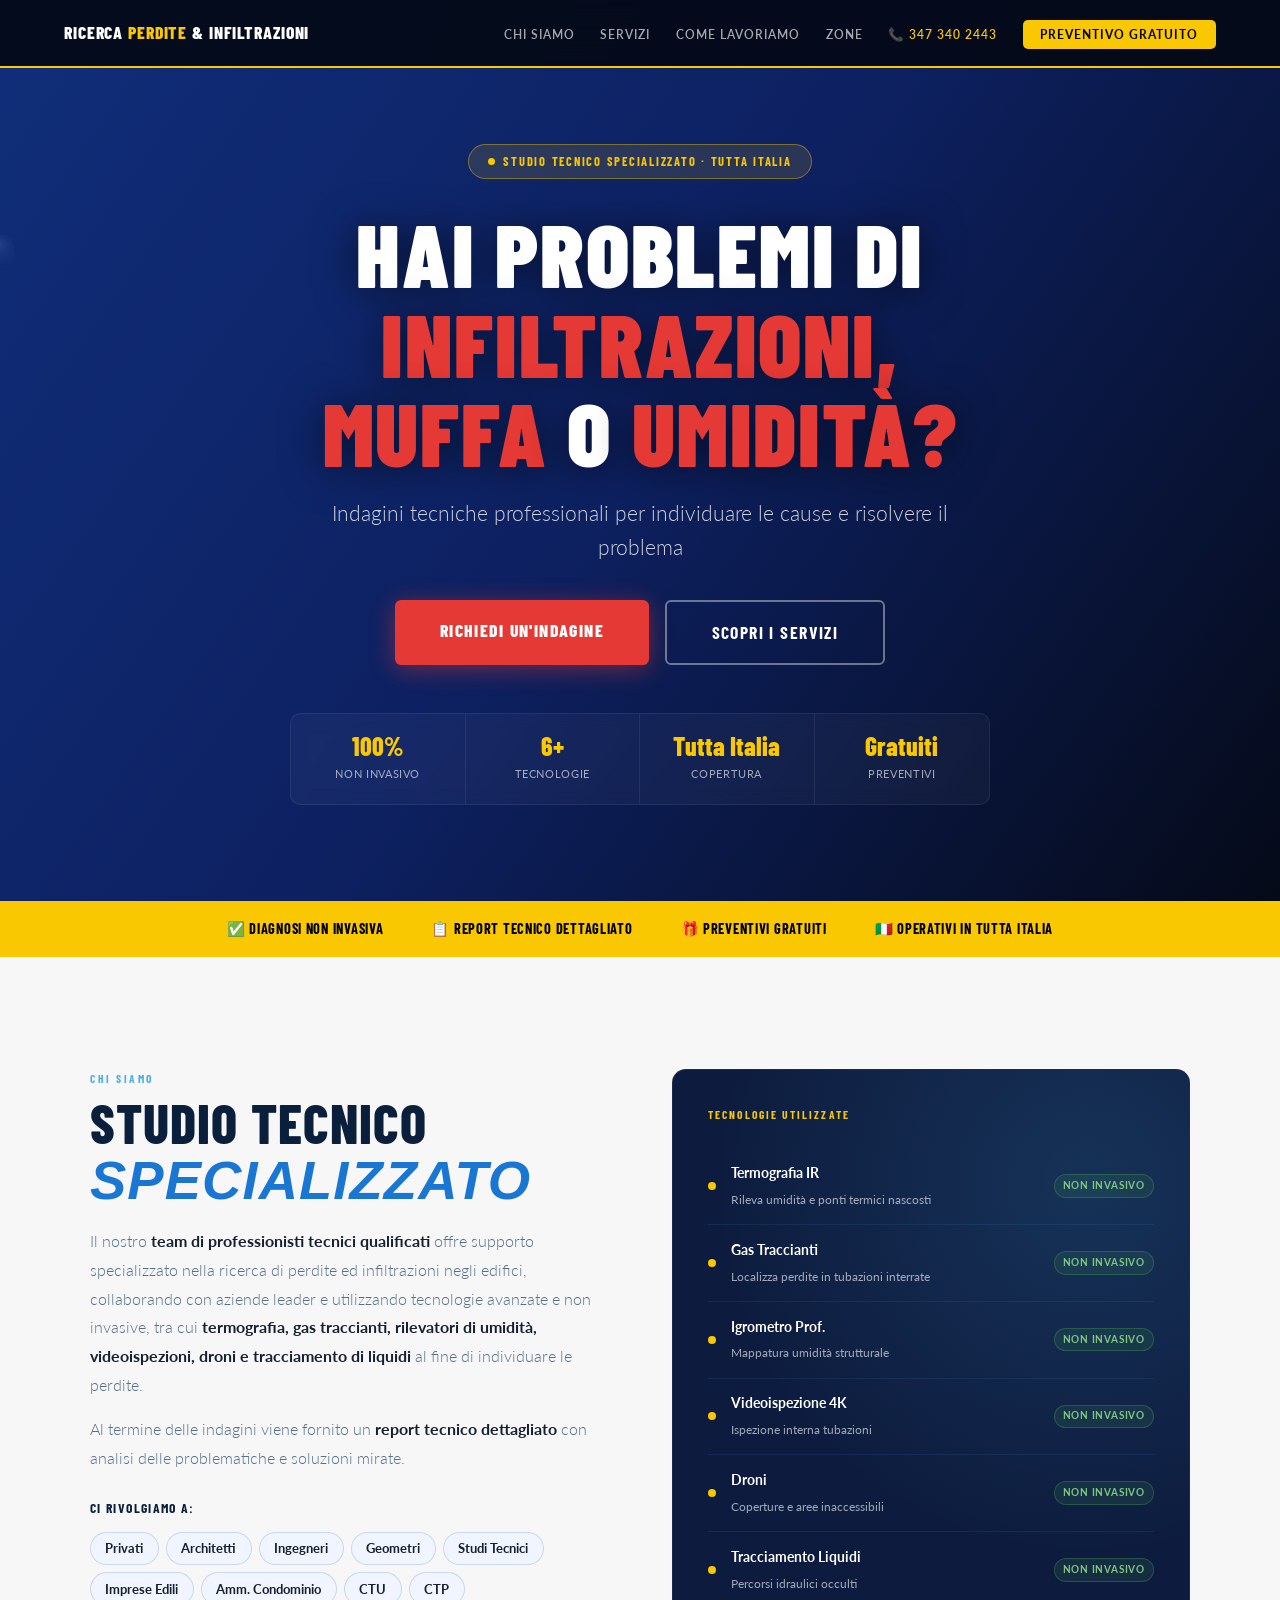
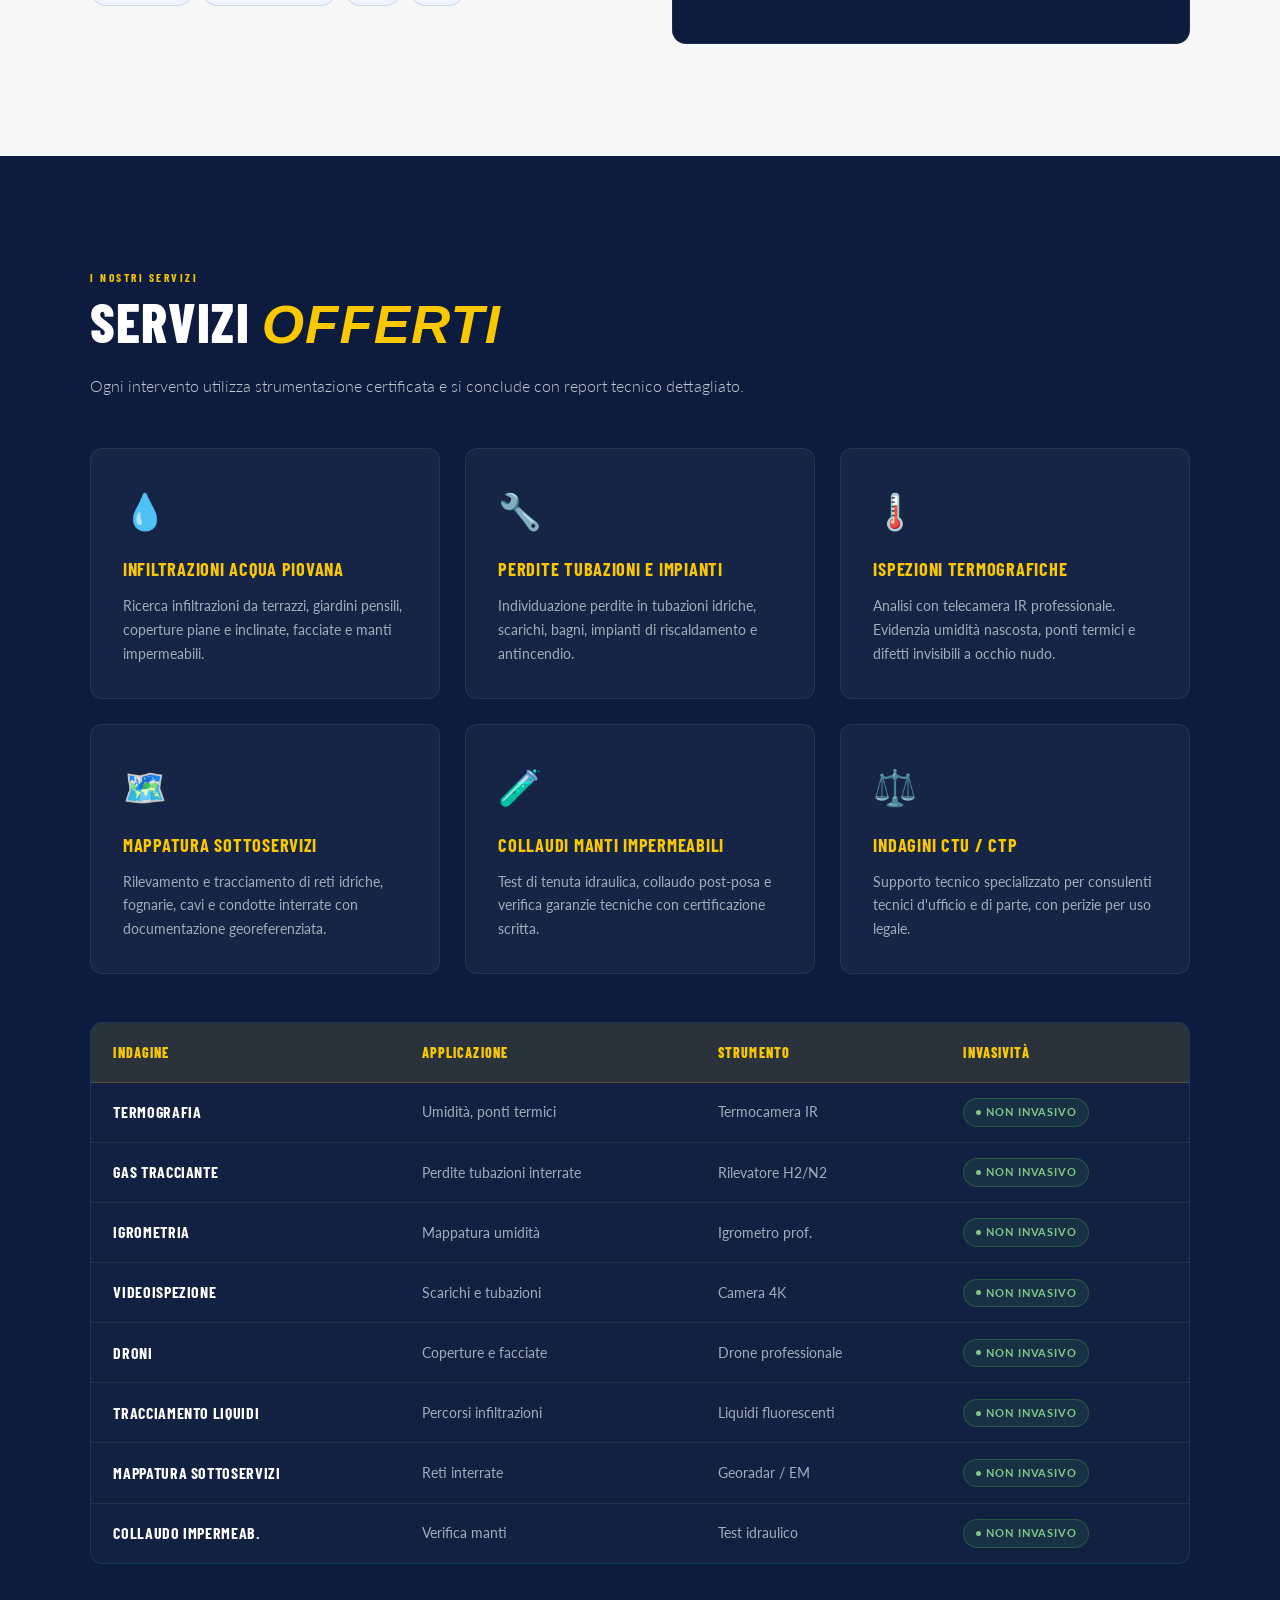
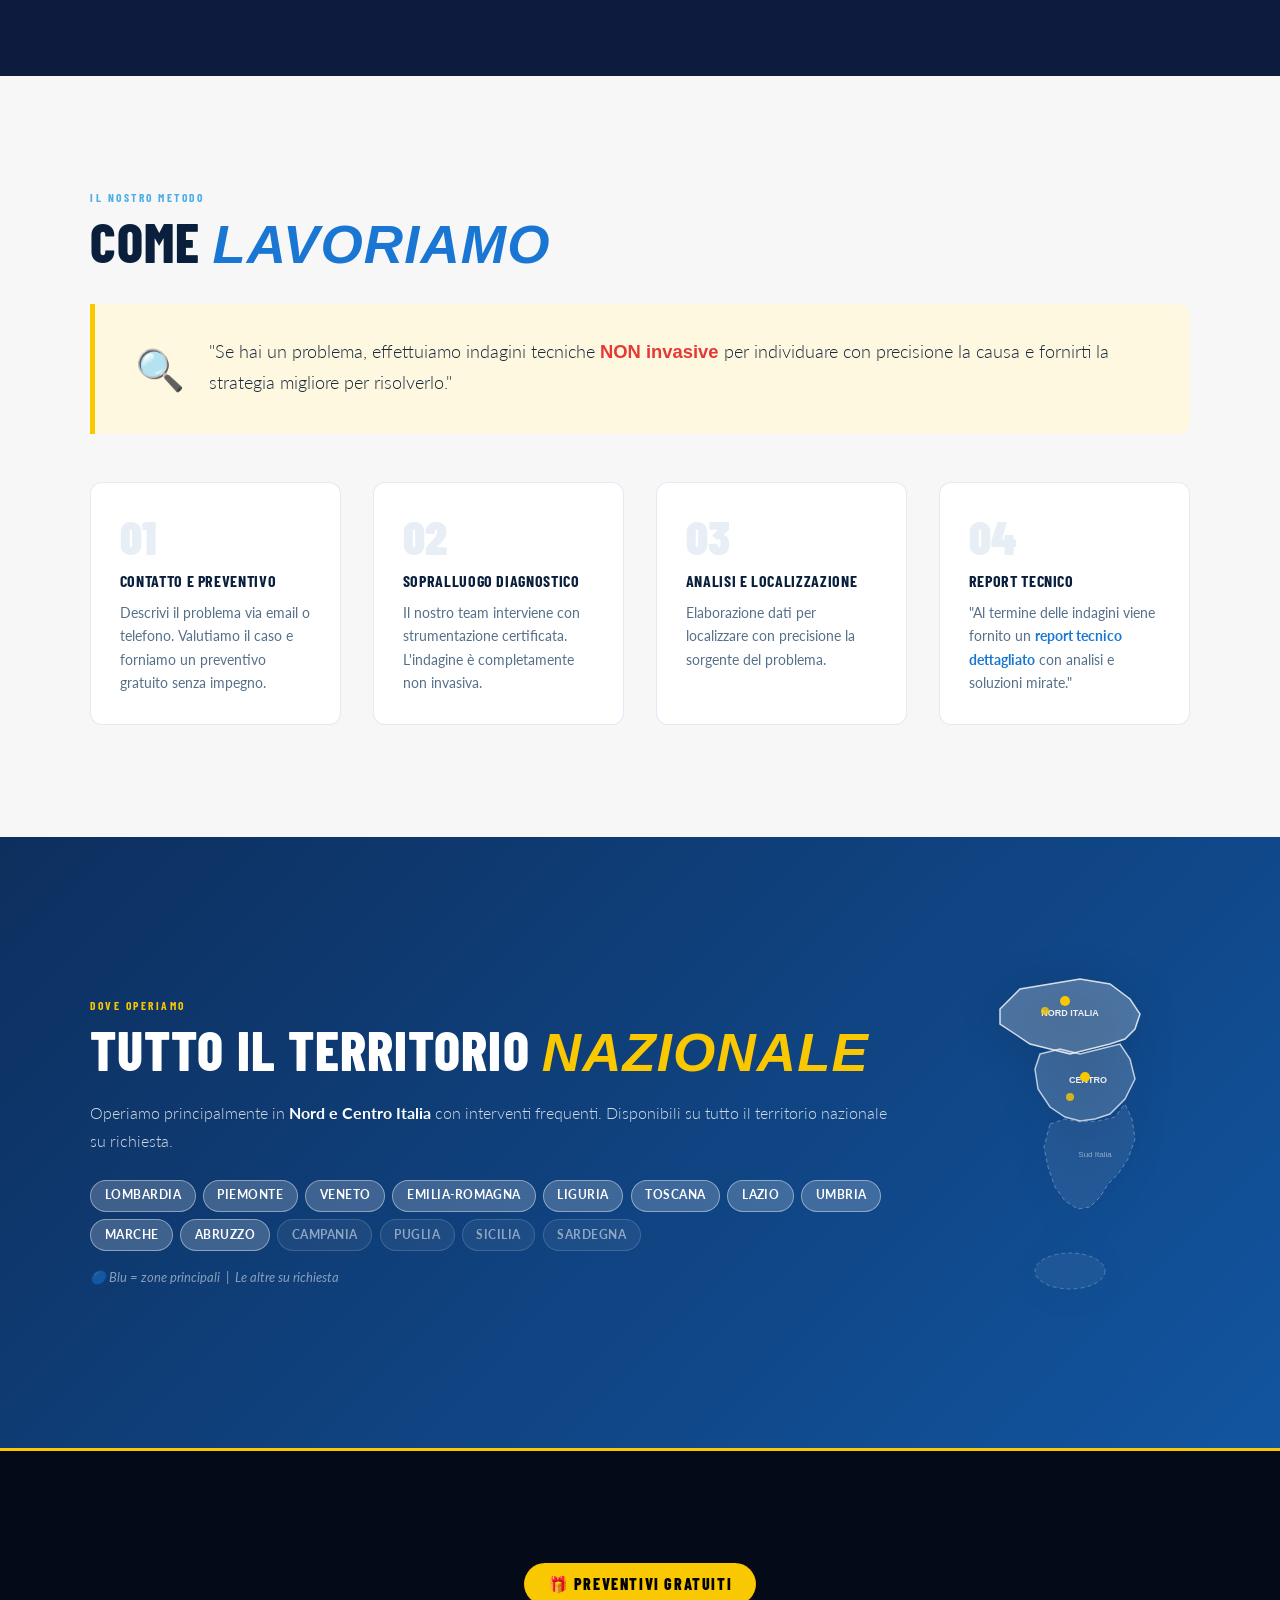
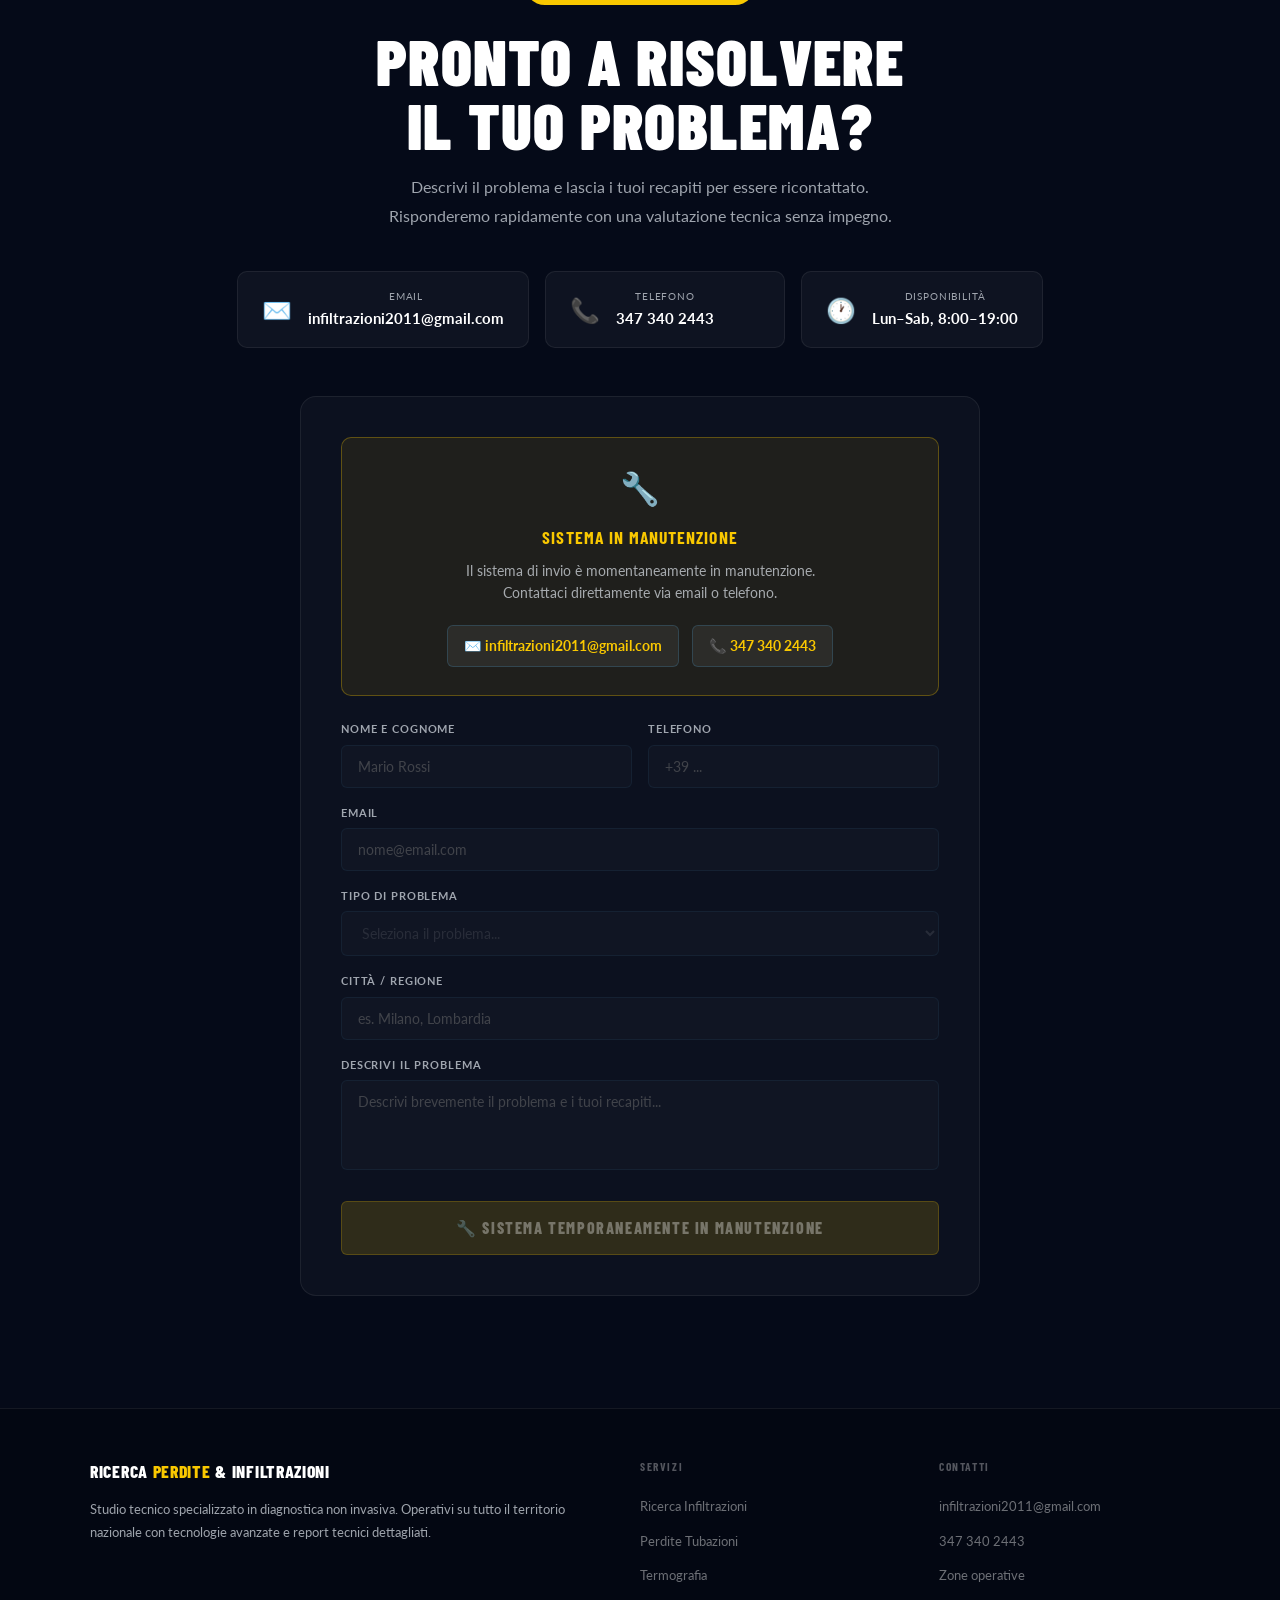
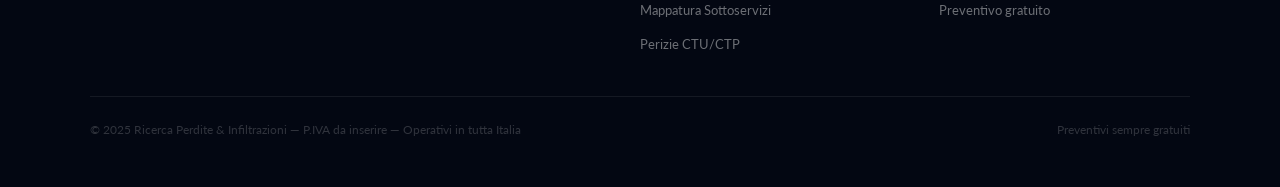
==== commit 23d0071d: "Add files via upload" ====
--- a/index.html
+++ b/index.html
@@ -1,583 +1,331 @@
 <!DOCTYPE html>
 <html lang="it">
 <head>
-<meta charset="UTF-8" />
-<meta name="viewport" content="width=device-width, initial-scale=1.0" />
-<meta name="google-site-verification" content="r3lfD-xLl5mVCRbMKAUqODSUV7tXXp7N1dzrqmAwCZc" />
-<title>Ricerca Perdite &amp; Infiltrazioni | Studio Tecnico Specializzato | Italia</title>
-<meta name="description" content="Studio tecnico specializzato in ricerca perdite acqua, infiltrazioni, muffa e umidita. Tecnologie non invasive: termografia, gas traccianti, videoispezione, droni. Operativi su tutto il territorio nazionale. Preventivi gratuiti." />
-<meta name="keywords" content="ricerca perdite acqua, infiltrazioni, umidita, muffa, termografia, gas traccianti, videoispezione, mappatura sottoservizi, perizie, CTU, CTP, amministratori condominio" />
-<meta name="robots" content="index, follow" />
+<meta charset="UTF-8"/>
+<meta name="viewport" content="width=device-width, initial-scale=1.0"/>
+<meta name="google-site-verification" content="r3lfD-xLl5mVCRbMKAUqODSUV7tXXp7N1dzrqmAwCZc"/>
+<title>Ricerca Infiltrazioni, Muffa e Perdite | Studio Tecnico Specializzato | Italia</title>
+<meta name="description" content="Studio tecnico specializzato in ricerca perdite, infiltrazioni e muffa. Indagini non invasive: termografia, gas traccianti, videoispezione, droni. Preventivi gratuiti. Operativi in tutta Italia."/>
+<meta name="keywords" content="ricerca infiltrazioni, perdite acqua, muffa, umidita, termografia, gas traccianti, videoispezione, CTU, CTP, perizie tecniche, mappatura sottoservizi"/>
+<meta name="robots" content="index, follow"/>
 <!-- Google Analytics -->
 <script async src="https://www.googletagmanager.com/gtag/js?id=G-BKCBFN4M7D"></script>
-<script>
-  window.dataLayer = window.dataLayer || [];
-  function gtag(){dataLayer.push(arguments);}
-  gtag('js', new Date());
-  gtag('config', 'G-BKCBFN4M7D');
-</script>
-<link rel="preconnect" href="https://fonts.googleapis.com" />
-<link rel="preconnect" href="https://fonts.gstatic.com" crossorigin />
-<link href="https://fonts.googleapis.com/css2?family=Barlow+Condensed:wght@500;700;800;900&family=Lato:wght@300;400;700&display=swap" rel="stylesheet" />
-<style>
-:root{
-  --bd:#0a1f3c; --bm:#0f3460; --bl:#1255a0; --bll:#1976d2; --sky:#4baee8;
-  --yel:#f9c800; --yd:#e6a800; --wh:#ffffff; --off:#f5f9fe;
-  --txt:#162030; --mu:#56708a; --bdr:rgba(18,85,160,0.13);
-}
-*,*::before,*::after{box-sizing:border-box;margin:0;padding:0}
-html{scroll-behavior:smooth}
-body{font-family:'Lato',sans-serif;color:var(--txt);background:var(--wh);overflow-x:hidden}
-
-/* ── NAV ── */
-nav{position:fixed;top:0;left:0;right:0;z-index:200;background:rgba(10,31,60,0.96);backdrop-filter:blur(14px);border-bottom:2px solid var(--yel);display:flex;align-items:center;justify-content:space-between;padding:0 3rem;height:64px}
-.nb{font-family:'Barlow Condensed',sans-serif;font-weight:800;font-size:1.1rem;color:var(--wh);letter-spacing:0.04em;text-transform:uppercase;line-height:1.2}
-.nb span{color:var(--yel)}
-.nl{display:flex;gap:1.8rem;list-style:none}
-.nl a{color:rgba(255,255,255,0.72);text-decoration:none;font-size:0.8rem;font-weight:700;letter-spacing:0.1em;text-transform:uppercase;transition:color 0.2s}
-.nl a:hover{color:var(--yel)}
-.nc{background:var(--yel);color:var(--bd)!important;padding:0.4rem 1.1rem;border-radius:3px}
-.nc:hover{background:var(--yd)!important}
-.nt{color:var(--yel)!important}
-.hbg{display:none;flex-direction:column;gap:5px;cursor:pointer}
-.hbg span{display:block;width:24px;height:2px;background:var(--wh);border-radius:2px}
-
-/* ── HERO – sfondo azzurro/blu chiaro con gocce ── */
-#hero{
-  min-height:100vh;
-  background:linear-gradient(160deg,#1a4a7a 0%,#1e5f96 35%,#2478b5 65%,#1a6aaa 100%);
-  display:flex;flex-direction:column;justify-content:center;
-  padding:8rem 3rem 5rem;position:relative;overflow:hidden
-}
-/* gocce canvas */
-.drops{display:none}
-.hbg2{display:none}
-.hgr{display:none}
-.splash{display:none}
-#heroCanvas{position:absolute;inset:0;width:100%;height:100%;z-index:1}
-
-.hi{position:relative;z-index:2;max-width:1100px;margin:0 auto;width:100%}
-.hbadge{
-  display:inline-flex;align-items:center;gap:0.5rem;
-  background:rgba(255,255,255,0.2);border:1px solid rgba(255,255,255,0.4);
-  color:var(--wh);
-  font-family:'Barlow Condensed',sans-serif;font-weight:700;font-size:0.8rem;letter-spacing:0.14em;text-transform:uppercase;
-  padding:0.4rem 1.1rem;border-radius:100px;margin-bottom:1.5rem;
-  animation:fu 0.7s ease both;backdrop-filter:blur(4px)
-}
-.hbadge::before{content:'';width:7px;height:7px;border-radius:50%;background:var(--yel);animation:bl 1.5s infinite}
-@keyframes bl{0%,100%{opacity:1}50%{opacity:0.3}}
-@keyframes fu{from{opacity:0;transform:translateY(24px)}to{opacity:1;transform:none}}
-
-/* TITOLO GRANDE come locandina */
-h1{
-  font-family:'Barlow Condensed',sans-serif;
-  font-weight:900;
-  font-size:clamp(2.4rem,5.5vw,4.5rem);
-  color:var(--wh);
-  line-height:1.05;letter-spacing:0.02em;text-transform:uppercase;
-  margin-bottom:1.4rem;
-  animation:fu 0.7s 0.1s ease both;
-  text-shadow:0 2px 24px rgba(0,0,0,0.25)
-}
-h1 .ac{color:var(--yel);display:block}
-h1 .qst{font-size:clamp(1.6rem,3.5vw,2.8rem);font-weight:700;color:rgba(255,255,255,0.9);display:block;margin-bottom:0.3rem}
-
-.hsub{font-size:1.05rem;color:rgba(255,255,255,0.82);line-height:1.78;max-width:580px;font-weight:300;margin-bottom:2rem;animation:fu 0.7s 0.2s ease both;text-shadow:0 1px 8px rgba(0,0,0,0.15)}
-.hpills{display:flex;flex-wrap:wrap;gap:0.5rem;margin-bottom:2.2rem;animation:fu 0.7s 0.25s ease both}
-.pill{background:rgba(255,255,255,0.15);border:1px solid rgba(255,255,255,0.35);color:var(--wh);font-size:0.75rem;font-weight:700;letter-spacing:0.06em;text-transform:uppercase;padding:0.35rem 0.85rem;border-radius:2px;backdrop-filter:blur(4px)}
-.hact{display:flex;gap:1rem;flex-wrap:wrap;animation:fu 0.7s 0.3s ease both}
-.by{background:var(--yel);color:var(--bd);font-family:'Barlow Condensed',sans-serif;font-weight:800;font-size:1rem;letter-spacing:0.08em;text-transform:uppercase;padding:0.9rem 2.4rem;border-radius:4px;text-decoration:none;box-shadow:0 4px 20px rgba(249,200,0,0.4);transition:all 0.25s}
-.by:hover{background:var(--yd);transform:translateY(-2px);box-shadow:0 8px 28px rgba(249,200,0,0.5)}
-.bo{border:2px solid rgba(255,255,255,0.5);color:var(--wh);font-family:'Barlow Condensed',sans-serif;font-weight:700;font-size:1rem;letter-spacing:0.08em;text-transform:uppercase;padding:0.9rem 2.4rem;border-radius:4px;text-decoration:none;transition:all 0.25s;backdrop-filter:blur(4px)}
-.bo:hover{border-color:var(--wh);background:rgba(255,255,255,0.1)}
-.hstats{display:flex;margin-top:3.5rem;border:1px solid rgba(255,255,255,0.2);border-radius:8px;overflow:hidden;animation:fu 0.7s 0.4s ease both;backdrop-filter:blur(8px);background:rgba(255,255,255,0.08)}
-.hs{flex:1;padding:1.2rem 1rem;border-right:1px solid rgba(255,255,255,0.15);text-align:center}
-.hs:last-child{border-right:none}
-.hsv{font-family:'Barlow Condensed',sans-serif;font-weight:800;font-size:1.6rem;color:var(--yel);line-height:1;display:block}
-.hsl{font-size:0.68rem;color:rgba(255,255,255,0.6);margin-top:0.3rem;letter-spacing:0.06em;text-transform:uppercase}
-
-/* ── STRIP ── */
-.strip{background:var(--yel);padding:1rem 3rem;display:flex;align-items:center;justify-content:center;gap:2.5rem;flex-wrap:wrap}
-.sri{display:flex;align-items:center;gap:0.5rem;font-family:'Barlow Condensed',sans-serif;font-weight:700;font-size:0.95rem;letter-spacing:0.04em;text-transform:uppercase;color:var(--bd)}
-
-/* ── SHARED ── */
-section{padding:6rem 3rem}
-.ct{max-width:1100px;margin:0 auto}
-.sl{font-family:'Barlow Condensed',sans-serif;font-weight:700;font-size:0.72rem;letter-spacing:0.2em;text-transform:uppercase;color:var(--bll);margin-bottom:0.5rem}
-h2{font-family:'Barlow Condensed',sans-serif;font-weight:800;font-size:clamp(1.9rem,4vw,3rem);color:var(--bd);line-height:1.05;text-transform:uppercase;letter-spacing:0.02em;margin-bottom:0.9rem}
-h2 .ac{color:var(--bll)}
-.si{font-size:0.97rem;color:var(--mu);line-height:1.8;max-width:620px;font-weight:300}
-.rv{opacity:0;transform:translateY(22px);transition:opacity 0.6s ease,transform 0.6s ease}
-.rv.visible{opacity:1;transform:none}
-
-/* ── CHI SIAMO ── */
-#chisiamo{background:var(--off)}
-.ag{display:grid;grid-template-columns:1fr 1fr;gap:4rem;align-items:center}
-.at p{font-size:0.96rem;color:var(--mu);line-height:1.85;margin-bottom:1.1rem;font-weight:300}
-.at p strong{color:var(--txt);font-weight:700}
-.th2{font-family:'Barlow Condensed',sans-serif;font-weight:700;font-size:0.9rem;letter-spacing:0.1em;text-transform:uppercase;color:var(--bd);margin:1.5rem 0 0.8rem}
-.chips{display:flex;flex-wrap:wrap;gap:0.45rem}
-.chip{background:var(--wh);border:1px solid var(--bdr);color:var(--txt);font-size:0.8rem;font-weight:700;padding:0.32rem 0.85rem;border-radius:2px;transition:all 0.2s;cursor:default}
-.chip:hover{background:var(--bll);color:var(--wh);border-color:var(--bll)}
-.av{background:var(--bd);border-radius:10px;padding:2.5rem;position:relative;overflow:hidden}
-.av::before{content:'';position:absolute;inset:0;background:radial-gradient(circle at 80% 20%,rgba(75,174,232,0.2) 0%,transparent 60%)}
-.tl{position:relative;z-index:1}
-.ti{display:flex;align-items:center;gap:1rem;padding:0.85rem 0;border-bottom:1px solid rgba(75,174,232,0.1)}
-.ti:last-child{border-bottom:none}
-.td2{width:8px;height:8px;border-radius:50%;background:var(--yel);flex-shrink:0}
-.tn2{font-family:'Barlow Condensed',sans-serif;font-weight:700;font-size:0.95rem;color:var(--wh);letter-spacing:0.04em;text-transform:uppercase}
-.td3{font-size:0.74rem;color:rgba(255,255,255,0.35);margin-top:0.1rem}
-.tbg{margin-left:auto;background:rgba(75,174,232,0.12);border:1px solid rgba(75,174,232,0.25);color:var(--sky);font-size:0.6rem;font-weight:700;letter-spacing:0.08em;text-transform:uppercase;padding:0.18rem 0.45rem;border-radius:2px;white-space:nowrap}
-
-/* ── SERVIZI ── */
-#servizi{background:var(--wh)}
-.sg{display:grid;grid-template-columns:repeat(auto-fit,minmax(290px,1fr));gap:1.4rem;margin-top:3rem}
-.sc{border:1px solid var(--bdr);border-radius:8px;padding:1.9rem;position:relative;overflow:hidden;background:var(--wh);transition:all 0.3s}
-.sc::after{content:'';position:absolute;left:0;top:0;bottom:0;width:4px;background:linear-gradient(to bottom,var(--bll),var(--sky));transform:scaleY(0);transform-origin:top;transition:transform 0.3s}
-.sc:hover{box-shadow:0 8px 40px rgba(10,31,60,0.14);transform:translateY(-4px);border-color:rgba(18,85,160,0.22)}
-.sc:hover::after{transform:scaleY(1)}
-.sci{font-size:2rem;margin-bottom:0.9rem;display:block}
-.sc h3{font-family:'Barlow Condensed',sans-serif;font-weight:700;font-size:1.15rem;color:var(--bd);text-transform:uppercase;letter-spacing:0.04em;margin-bottom:0.7rem}
-.sc p{font-size:0.85rem;color:var(--mu);line-height:1.72;font-weight:300}
-.sc ul{list-style:none;margin-top:0.7rem}
-.sc ul li{font-size:0.81rem;color:var(--mu);padding:0.18rem 0 0.18rem 1.1rem;position:relative;line-height:1.5}
-.sc ul li::before{content:'→';position:absolute;left:0;color:var(--bll);font-size:0.68rem;top:0.22rem}
-
-/* ── TECNOLOGIE ── */
-#tecnologie{background:var(--bd);position:relative;overflow:hidden}
-#tecnologie::before{content:'';position:absolute;inset:0;background:radial-gradient(ellipse 60% 60% at 20% 50%,rgba(18,85,160,0.4) 0%,transparent 65%),radial-gradient(ellipse 40% 50% at 85% 30%,rgba(75,174,232,0.14) 0%,transparent 55%)}
-#tecnologie .sl{color:var(--sky)}
-#tecnologie h2{color:var(--wh)}
-#tecnologie h2 .ac{color:var(--yel)}
-#tecnologie .si{color:rgba(255,255,255,0.42)}
-.tg{display:grid;grid-template-columns:repeat(auto-fit,minmax(185px,1fr));gap:1.1rem;margin-top:3rem;position:relative;z-index:1}
-.tc{background:rgba(255,255,255,0.04);border:1px solid rgba(75,174,232,0.14);border-radius:8px;padding:1.6rem;text-align:center;transition:all 0.3s}
-.tc:hover{background:rgba(75,174,232,0.1);border-color:rgba(75,174,232,0.38);transform:translateY(-3px)}
-.tci{font-size:2.1rem;margin-bottom:0.8rem;display:block}
-.tc h4{font-family:'Barlow Condensed',sans-serif;font-weight:700;font-size:0.95rem;color:var(--wh);text-transform:uppercase;letter-spacing:0.06em;margin-bottom:0.4rem}
-.tc p{font-size:0.76rem;color:rgba(255,255,255,0.36);line-height:1.6}
-
-/* ── METODO ── */
-#metodo{background:var(--off)}
-.mg{display:grid;grid-template-columns:1fr 1fr;gap:4rem;align-items:start}
-.steps{display:flex;flex-direction:column}
-.step{display:flex;gap:1.4rem;padding:1.4rem 0;border-bottom:1px solid var(--bdr)}
-.step:last-child{border-bottom:none}
-.sn{font-family:'Barlow Condensed',sans-serif;font-weight:800;font-size:2.8rem;color:rgba(18,85,160,0.12);line-height:1;min-width:2.2rem;flex-shrink:0}
-.step h4{font-family:'Barlow Condensed',sans-serif;font-weight:700;font-size:1rem;color:var(--bd);text-transform:uppercase;letter-spacing:0.04em;margin-bottom:0.35rem}
-.step p{font-size:0.85rem;color:var(--mu);line-height:1.7;font-weight:300}
-.tpanel{background:var(--bd);border-radius:10px;padding:2rem;position:relative;overflow:hidden}
-.tpanel::before{content:'';position:absolute;inset:0;background:radial-gradient(circle at 70% 30%,rgba(75,174,232,0.15) 0%,transparent 60%)}
-.tph{display:flex;justify-content:space-between;align-items:center;margin-bottom:1.2rem;position:relative;z-index:1}
-.tptit{font-family:'Barlow Condensed',sans-serif;font-weight:700;font-size:0.72rem;letter-spacing:0.12em;text-transform:uppercase;color:rgba(255,255,255,0.38)}
-.tplive{display:flex;align-items:center;gap:0.32rem;font-size:0.65rem;font-weight:700;color:#4caf50;letter-spacing:0.08em}
-.tplive::before{content:'';width:5px;height:5px;border-radius:50%;background:#4caf50;animation:bl 1.5s infinite}
-.timg{border-radius:6px;overflow:hidden;margin-bottom:1rem;position:relative;z-index:1}
-.tread{display:grid;grid-template-columns:1fr 1fr 1fr;gap:0.55rem;position:relative;z-index:1}
-.tr{text-align:center;background:rgba(255,255,255,0.05);border-radius:5px;padding:0.55rem 0.2rem}
-.trv{font-family:'Barlow Condensed',sans-serif;font-weight:700;font-size:1.15rem;line-height:1}
-.trl{font-size:0.58rem;color:rgba(255,255,255,0.3);text-transform:uppercase;letter-spacing:0.06em;margin-top:0.18rem}
-.rpb{margin-top:1.1rem;padding:0.95rem 1.1rem;background:rgba(249,200,0,0.07);border:1px solid rgba(249,200,0,0.22);border-radius:6px;position:relative;z-index:1;display:flex;align-items:flex-start;gap:0.7rem}
-.rpb p{font-size:0.76rem;color:rgba(255,255,255,0.46);line-height:1.6}
-.rpb strong{color:var(--yel);font-size:0.8rem;display:block;margin-bottom:0.18rem}
-
-/* ── A CHI ── */
-#achi{background:var(--wh)}
-.acg{display:grid;grid-template-columns:repeat(auto-fit,minmax(185px,1fr));gap:1.2rem;margin-top:3rem}
-.ac2{border:1px solid var(--bdr);border-radius:8px;padding:1.6rem;text-align:center;transition:all 0.3s;background:var(--wh)}
-.ac2:hover{box-shadow:0 6px 28px rgba(18,85,160,0.1);transform:translateY(-3px);border-color:var(--bll)}
-.aci{font-size:1.9rem;margin-bottom:0.85rem;display:block}
-.ac2 h4{font-family:'Barlow Condensed',sans-serif;font-weight:700;font-size:1rem;color:var(--bd);text-transform:uppercase;letter-spacing:0.04em;margin-bottom:0.45rem}
-.ac2 p{font-size:0.78rem;color:var(--mu);line-height:1.6}
-
-/* ── ZONE ── */
-#zone{background:var(--off)}
-.zl{display:grid;grid-template-columns:1fr 1fr;gap:4rem;align-items:center}
-.ztags{display:flex;flex-wrap:wrap;gap:0.45rem;margin-top:1.6rem}
-.zt{padding:0.32rem 0.85rem;border-radius:2px;font-size:0.77rem;font-weight:700;letter-spacing:0.04em;text-transform:uppercase;border:1px solid;transition:all 0.2s}
-.zt.main{background:var(--bll);color:var(--wh);border-color:var(--bll)}
-.zt.sec{background:var(--wh);color:var(--mu);border-color:var(--bdr)}
-.zt.sec:hover{border-color:var(--bll);color:var(--bll)}
-.znote{margin-top:1.4rem;font-size:0.82rem;color:var(--mu);font-style:italic;line-height:1.7}
-.mapbox{background:var(--wh);border:1px solid var(--bdr);border-radius:10px;padding:2rem;display:flex;align-items:center;justify-content:center}
-
-/* ── CONTATTI ── */
-#contatti{background:var(--bd);position:relative;overflow:hidden}
-#contatti::before{content:'';position:absolute;inset:0;background:radial-gradient(ellipse 50% 60% at 10% 50%,rgba(18,85,160,0.35) 0%,transparent 60%)}
-#contatti .sl{color:var(--sky)}
-#contatti h2{color:var(--wh)}
-#contatti h2 .ac{color:var(--yel)}
-#contatti .si{color:rgba(255,255,255,0.42)}
-.cl{display:grid;grid-template-columns:1fr 1fr;gap:4rem;position:relative;z-index:1}
-.cit{display:flex;align-items:center;gap:1rem;padding:1rem 1.1rem;background:rgba(255,255,255,0.04);border:1px solid rgba(75,174,232,0.14);border-radius:6px;margin-bottom:0.7rem;text-decoration:none;color:var(--wh);transition:all 0.2s}
-.cit:hover{background:rgba(75,174,232,0.1);border-color:rgba(75,174,232,0.38)}
-.cico{width:40px;height:40px;border-radius:6px;background:rgba(249,200,0,0.12);display:flex;align-items:center;justify-content:center;font-size:1.05rem;flex-shrink:0}
-.clbl{font-size:0.65rem;color:rgba(255,255,255,0.32);text-transform:uppercase;letter-spacing:0.08em}
-.cval{font-size:0.92rem;font-weight:700;color:var(--wh);margin-top:0.08rem}
-.pvb{margin-top:1.4rem;padding:1.4rem;background:var(--yel);border-radius:6px;text-align:center}
-.pvb h3{font-family:'Barlow Condensed',sans-serif;font-weight:800;font-size:1.3rem;color:var(--bd);text-transform:uppercase;letter-spacing:0.04em;margin-bottom:0.35rem}
-.pvb p{font-size:0.8rem;color:var(--bm);line-height:1.6}
-
-/* FORM MANUTENZIONE */
-.cform{background:rgba(255,255,255,0.04);border:1px solid rgba(75,174,232,0.14);border-radius:10px;padding:2.2rem}
-.mbn{background:rgba(249,200,0,0.1);border:1px solid rgba(249,200,0,0.4);border-radius:8px;padding:1.3rem 1.5rem;margin-bottom:1.5rem;display:flex;gap:0.9rem;align-items:flex-start}
-.mbt{font-family:'Barlow Condensed',sans-serif;font-weight:700;font-size:1rem;color:var(--yel);text-transform:uppercase;letter-spacing:0.04em;margin-bottom:0.35rem}
-.mbn p{font-size:0.82rem;color:rgba(255,255,255,0.55);line-height:1.65}
-.mlinks{margin-top:0.9rem;display:flex;flex-direction:column;gap:0.5rem}
-.mlink{display:inline-flex;align-items:center;gap:0.5rem;background:rgba(255,255,255,0.07);border:1px solid rgba(75,174,232,0.25);border-radius:5px;padding:0.6rem 1rem;color:var(--yel);text-decoration:none;font-size:0.88rem;font-weight:700;transition:all 0.2s}
-.mlink:hover{background:rgba(75,174,232,0.15)}
-.fg{margin-bottom:1.1rem}
-.fg label{display:block;font-size:0.68rem;font-weight:700;letter-spacing:0.08em;text-transform:uppercase;color:rgba(255,255,255,0.4);margin-bottom:0.4rem}
-.fg input,.fg textarea,.fg select{width:100%;padding:0.72rem 0.95rem;background:rgba(255,255,255,0.04);border:1px solid rgba(75,174,232,0.1);border-radius:5px;color:rgba(255,255,255,0.25);font-family:'Lato',sans-serif;font-size:0.88rem;outline:none;cursor:not-allowed;opacity:0.5}
-.fg textarea{resize:none;min-height:85px}
-.fgr{display:grid;grid-template-columns:1fr 1fr;gap:1rem}
-.bsm{width:100%;padding:0.95rem;background:rgba(249,200,0,0.25);color:rgba(255,255,255,0.45);font-family:'Barlow Condensed',sans-serif;font-weight:800;font-size:1.05rem;letter-spacing:0.1em;text-transform:uppercase;border:1px solid rgba(249,200,0,0.3);border-radius:5px;cursor:not-allowed}
-
-/* POPUP */
-#mp{display:none;position:fixed;inset:0;background:rgba(0,0,0,0.8);z-index:9999;align-items:center;justify-content:center}
-#mp.open{display:flex}
-.pb{background:#0d2f5e;border:2px solid rgba(249,200,0,0.5);border-radius:14px;padding:2.5rem;max-width:420px;width:90%;text-align:center;animation:fu 0.3s ease}
-.pi{font-size:3rem;margin-bottom:0.8rem}
-.pt{font-family:'Barlow Condensed',sans-serif;font-weight:800;font-size:1.5rem;color:var(--yel);text-transform:uppercase;letter-spacing:0.04em;margin-bottom:0.75rem}
-.pp{font-size:0.88rem;color:rgba(255,255,255,0.6);line-height:1.75;margin-bottom:1.5rem}
-.pe{display:block;background:var(--yel);color:#081b36;font-family:'Barlow Condensed',sans-serif;font-weight:800;font-size:1rem;letter-spacing:0.06em;text-transform:uppercase;padding:0.9rem;border-radius:5px;text-decoration:none;margin-bottom:0.6rem;transition:background 0.2s}
-.pe:hover{background:var(--yd)}
-.pth{display:block;background:rgba(255,255,255,0.07);border:1px solid rgba(75,174,232,0.3);color:#fff;font-family:'Barlow Condensed',sans-serif;font-weight:700;font-size:1rem;letter-spacing:0.06em;text-transform:uppercase;padding:0.9rem;border-radius:5px;text-decoration:none;margin-bottom:1.2rem;transition:all 0.2s}
-.pth:hover{background:rgba(75,174,232,0.15)}
-.pc{background:none;border:none;color:rgba(255,255,255,0.3);font-size:0.82rem;cursor:pointer;text-decoration:underline}
-
-/* FOOTER */
-footer{background:#050f1e;padding:3rem;border-top:2px solid var(--yel)}
-.fi{max-width:1100px;margin:0 auto;display:grid;grid-template-columns:2fr 1fr 1fr;gap:3rem}
-.fbr{font-family:'Barlow Condensed',sans-serif;font-weight:800;font-size:1.15rem;color:var(--wh);text-transform:uppercase;letter-spacing:0.04em;margin-bottom:0.75rem}
-.fbr span{color:var(--yel)}
-.fde{font-size:0.8rem;color:rgba(255,255,255,0.28);line-height:1.75}
-.fc h5{font-family:'Barlow Condensed',sans-serif;font-weight:700;font-size:0.72rem;letter-spacing:0.14em;text-transform:uppercase;color:rgba(255,255,255,0.32);margin-bottom:1rem}
-.fc ul{list-style:none}
-.fc ul li{margin-bottom:0.5rem}
-.fc ul li a{font-size:0.8rem;color:rgba(255,255,255,0.42);text-decoration:none;transition:color 0.2s}
-.fc ul li a:hover{color:var(--yel)}
-.fbot{max-width:1100px;margin:2rem auto 0;padding-top:1.4rem;border-top:1px solid rgba(255,255,255,0.06);display:flex;justify-content:space-between;align-items:center;flex-wrap:wrap;gap:0.5rem}
-.fcp{font-size:0.72rem;color:rgba(255,255,255,0.18)}
-
-/* RESPONSIVE */
-@media(max-width:860px){
-  nav{padding:0 1.5rem}
-  .nl{display:none}
-  .hbg{display:flex}
-  .nl.open{display:flex;flex-direction:column;position:fixed;top:64px;left:0;right:0;background:var(--bd);padding:1.5rem 2rem 2rem;gap:1.2rem;border-bottom:2px solid var(--yel);z-index:199}
-  section{padding:4rem 1.5rem}
-  .ag,.mg,.zl,.cl{grid-template-columns:1fr;gap:2.5rem}
-  .fgr{grid-template-columns:1fr}
-  .fi{grid-template-columns:1fr;gap:2rem}
-  .fbot{flex-direction:column;text-align:center}
-  .hstats{flex-direction:column}
-  .hs{border-right:none;border-bottom:1px solid rgba(255,255,255,0.15)}
-  h1{font-size:2.4rem}
-  footer{padding:2.5rem 1.5rem}
-  .strip{padding:0.9rem 1.5rem;gap:1rem}
-}
-</style>
+<script>window.dataLayer=window.dataLayer||[];function gtag(){dataLayer.push(arguments);}gtag('js',new Date());gtag('config','G-BKCBFN4M7D');</script>
+<link rel="preconnect" href="https://fonts.googleapis.com"/>
+<link rel="preconnect" href="https://fonts.gstatic.com" crossorigin/>
+<link href="https://fonts.googleapis.com/css2?family=Barlow+Condensed:wght@500;700;800;900&family=Lato:wght@300;400;700&display=swap" rel="stylesheet"/>
+<link rel="stylesheet" href="style.css"/>
 </head>
 <body>
 
 <!-- POPUP MANUTENZIONE -->
-<div id="mp">
-  <div class="pb">
-    <div class="pi">🔧</div>
-    <div class="pt">Sistema in manutenzione</div>
-    <p class="pp">Il sistema di invio delle richieste è momentaneamente in fase di manutenzione.<br>Ti invitiamo a contattarci direttamente:</p>
-    <a href="/cdn-cgi/l/email-protection#523b3c343b3e262033283b3d3c3b6062636312353f333b3e7c313d3f" class="pe">✉️ Invia Email</a>
-    <a href="tel:+393473402443" class="pth">📞 347 340 2443</a>
-    <button class="pc" onclick="closeP()">Chiudi</button>
+<div id="popup-maint" class="popup-overlay">
+  <div class="popup-box">
+    <div class="popup-icon">🔧</div>
+    <h3>Sistema in manutenzione</h3>
+    <p>Il sistema di invio è momentaneamente in manutenzione. Contattaci direttamente:</p>
+    <a href="mailto:infiltrazioni2011@gmail.com" class="popup-btn-email">✉️ Invia Email</a>
+    <a href="tel:+393473402443" class="popup-btn-tel">📞 347 340 2443</a>
+    <button class="popup-close" onclick="closePopup()">Chiudi</button>
   </div>
 </div>
 
 <!-- NAV -->
 <nav id="mainNav">
-  <div class="nb">Ricerca <span>Perdite</span> &amp; Infiltrazioni</div>
-  <ul class="nl" id="navLinks">
+  <div class="nav-logo">Ricerca <span>Perdite</span> &amp; Infiltrazioni</div>
+  <ul class="nav-links" id="navLinks">
     <li><a href="#chisiamo">Chi siamo</a></li>
     <li><a href="#servizi">Servizi</a></li>
-    <li><a href="#tecnologie">Tecnologie</a></li>
-    <li><a href="#achi">A chi</a></li>
-    <li><a href="#zone">Zone</a></li>
-    <li><a href="tel:+393473402443" class="nt">📞 347 340 2443</a></li>
-    <li><a href="#contatti" class="nc">Preventivo gratuito</a></li>
+    <li><a href="#comelavoriamo">Come lavoriamo</a></li>
+    <li><a href="#copertura">Zone</a></li>
+    <li><a href="tel:+393473402443" class="nav-tel">📞 347 340 2443</a></li>
+    <li><a href="#cta" class="nav-cta">Preventivo gratuito</a></li>
   </ul>
-  <div class="hbg" id="hbg" onclick="toggleMenu()">
+  <button class="hamburger" id="hamburger" onclick="toggleMenu()" aria-label="Menu">
     <span></span><span></span><span></span>
-  </div>
+  </button>
 </nav>
 
-<!-- HERO -->
-<section id="hero">
-  <div class="hbg2"></div>
-  <div class="hgr"></div>
-  <div class="drops" id="drops"></div>
-  <div class="splash"></div>
-  <div class="hi">
-    <div class="hbadge">Studio Tecnico Specializzato · Tutto il Territorio Nazionale</div>
-    <h1>
-      <span class="qst">Hai problemi di infiltrazioni,</span>
-      <span class="qst">umidit&agrave; e muffe?</span>
-      <span class="ac">Noi li risolviamo.</span>
-    </h1>
-    <p class="hsub">Tecnologie avanzate e non invasive — termografia, gas traccianti, droni, videoispezione — per diagnosi precise senza demolire. Report tecnico dettagliato al termine di ogni indagine.</p>
-    <div class="hpills">
-      <span class="pill">🌡️ Termografia</span>
-      <span class="pill">🔬 Gas Traccianti</span>
-      <span class="pill">🚁 Droni</span>
-      <span class="pill">🎥 Videoispezione</span>
-      <span class="pill">💧 Igrometria</span>
-      <span class="pill">🗺️ Mappatura Sottoservizi</span>
-    </div>
-    <div class="hact">
-      <a href="#contatti" class="by">Preventivo gratuito →</a>
-      <a href="#servizi" class="bo">Scopri i servizi</a>
-    </div>
-    <div class="hstats">
-      <div class="hs"><span class="hsv">100%</span><div class="hsl">Non invasivo</div></div>
-      <div class="hs"><span class="hsv">6+</span><div class="hsl">Tecnologie diagnostiche</div></div>
-      <div class="hs"><span class="hsv">Tutta Italia</span><div class="hsl">Territorio coperto</div></div>
-      <div class="hs"><span class="hsv">CTU / CTP</span><div class="hsl">Supporto tecnico</div></div>
-    </div>
-  </div>
-</section>
-
-<!-- STRIP -->
+<!-- ═══════════════════════════════════
+     HERO
+═══════════════════════════════════ -->
+<section class="hero" id="hero">
+  <canvas id="dropCanvas"></canvas>
+  <div class="hero-content rv">
+    <div class="hero-badge">Studio Tecnico Specializzato · Tutta Italia</div>
+    <h1>HAI PROBLEMI DI<br><span class="highlight-red">INFILTRAZIONI,</span><br><span class="highlight-red">MUFFA</span> O <span class="highlight-red">UMIDITÀ?</span></h1>
+    <p class="hero-sub">Indagini tecniche professionali per individuare le cause e risolvere il problema</p>
+    <div class="hero-actions">
+      <a href="#cta" class="btn-primary">Richiedi un'indagine</a>
+      <a href="#servizi" class="btn-ghost">Scopri i servizi</a>
+    </div>
+    <div class="hero-stats">
+      <div class="stat"><span class="stat-val">100%</span><span class="stat-lbl">Non invasivo</span></div>
+      <div class="stat"><span class="stat-val">6+</span><span class="stat-lbl">Tecnologie</span></div>
+      <div class="stat"><span class="stat-val">Tutta Italia</span><span class="stat-lbl">Copertura</span></div>
+      <div class="stat"><span class="stat-val">Gratuiti</span><span class="stat-lbl">Preventivi</span></div>
+    </div>
+  </div>
+</section>
+
+<!-- STRIP EVIDENZA -->
 <div class="strip">
-  <div class="sri">✅ Diagnosi non invasiva</div>
-  <div class="sri">📋 Report tecnico dettagliato</div>
-  <div class="sri">🎁 Preventivi gratuiti</div>
-  <div class="sri">🇮🇹 Operativi in tutta Italia</div>
+  <div class="strip-item">✅ Diagnosi NON invasiva</div>
+  <div class="strip-item">📋 Report tecnico dettagliato</div>
+  <div class="strip-item">🎁 Preventivi GRATUITI</div>
+  <div class="strip-item">🇮🇹 Operativi in tutta Italia</div>
 </div>
 
-<!-- CHI SIAMO -->
-<section id="chisiamo">
-  <div class="ct">
-    <div class="ag">
+<!-- ═══════════════════════════════════
+     CHI SIAMO
+═══════════════════════════════════ -->
+<section id="chisiamo" class="section section-light">
+  <div class="container">
+    <div class="section-grid">
       <div class="rv">
-        <div class="sl">Chi siamo</div>
-        <h2>Studio tecnico <span class="ac">specializzato</span></h2>
-        <p>Il nostro <strong>team di professionisti tecnici qualificati</strong> offre supporto specializzato nella ricerca di perdite ed infiltrazioni negli edifici, collaborando con aziende leader del settore.</p>
-        <p>Utilizziamo <strong>tecnologie avanzate e non invasive</strong> — termografia, gas traccianti, rilevatori di umidità, videoispezioni, droni e tracciamento di liquidi — per individuare le perdite con precisione.</p>
-        <p>Al termine delle indagini viene fornito un <strong>report tecnico dettagliato</strong> con la descrizione delle problematiche individuate e le proposte di intervento mirate, senza compromettere le strutture.</p>
-        <div class="th2">A chi ci rivolgiamo</div>
-        <div class="chips">
-          <span class="chip">Privati</span><span class="chip">Imprese Edili</span><span class="chip">Architetti</span>
-          <span class="chip">Ingegneri</span><span class="chip">Geometri</span><span class="chip">Studi Tecnici</span>
-          <span class="chip">Amm. Condominio</span><span class="chip">CTU</span><span class="chip">CTP</span>
-        </div>
-      </div>
-      <div class="av rv">
-        <div class="tl">
-          <div class="ti"><div class="td2"></div><div><div class="tn2">Termografia</div><div class="td3">Telecamera termica ad alta risoluzione</div></div><span class="tbg">Non invasivo</span></div>
-          <div class="ti"><div class="td2"></div><div><div class="tn2">Gas Traccianti</div><div class="td3">Localizzazione precisa perdite occulte</div></div><span class="tbg">Non invasivo</span></div>
-          <div class="ti"><div class="td2"></div><div><div class="tn2">Igrometro</div><div class="td3">Rilevamento umidità in strutture</div></div><span class="tbg">Non invasivo</span></div>
-          <div class="ti"><div class="td2"></div><div><div class="tn2">Videoispezione</div><div class="td3">Ispezione interna tubazioni</div></div><span class="tbg">Non invasivo</span></div>
-          <div class="ti"><div class="td2"></div><div><div class="tn2">Droni</div><div class="td3">Coperture e aree inaccessibili</div></div><span class="tbg">Non invasivo</span></div>
-          <div class="ti"><div class="td2"></div><div><div class="tn2">Tracciamento Liquidi</div><div class="td3">Percorsi idraulici occulti</div></div><span class="tbg">Non invasivo</span></div>
-        </div>
-      </div>
-    </div>
-  </div>
-</section>
-
-<!-- SERVIZI -->
-<section id="servizi">
-  <div class="ct">
+        <div class="section-label">Chi siamo</div>
+        <h2>Studio tecnico <em>specializzato</em></h2>
+        <p class="section-text">Il nostro <strong>team di professionisti tecnici qualificati</strong> offre supporto specializzato nella ricerca di perdite ed infiltrazioni negli edifici, collaborando con aziende leader e utilizzando tecnologie avanzate e non invasive, tra cui <strong>termografia, gas traccianti, rilevatori di umidità, videoispezioni, droni e tracciamento di liquidi</strong> al fine di individuare le perdite.</p>
+        <p class="section-text">Al termine delle indagini viene fornito un <strong>report tecnico dettagliato</strong> con analisi delle problematiche e soluzioni mirate.</p>
+        <div class="target-label">Ci rivolgiamo a:</div>
+        <div class="target-chips">
+          <span class="chip">Privati</span>
+          <span class="chip">Architetti</span>
+          <span class="chip">Ingegneri</span>
+          <span class="chip">Geometri</span>
+          <span class="chip">Studi Tecnici</span>
+          <span class="chip">Imprese Edili</span>
+          <span class="chip">Amm. Condominio</span>
+          <span class="chip">CTU</span>
+          <span class="chip">CTP</span>
+        </div>
+      </div>
+      <div class="tech-panel rv">
+        <div class="tech-panel-title">Tecnologie utilizzate</div>
+        <div class="tech-list">
+          <div class="tech-item"><span class="tech-dot"></span><div><strong>Termografia IR</strong><small>Rileva umidità e ponti termici nascosti</small></div><span class="tech-badge">Non invasivo</span></div>
+          <div class="tech-item"><span class="tech-dot"></span><div><strong>Gas Traccianti</strong><small>Localizza perdite in tubazioni interrate</small></div><span class="tech-badge">Non invasivo</span></div>
+          <div class="tech-item"><span class="tech-dot"></span><div><strong>Igrometro Prof.</strong><small>Mappatura umidità strutturale</small></div><span class="tech-badge">Non invasivo</span></div>
+          <div class="tech-item"><span class="tech-dot"></span><div><strong>Videoispezione 4K</strong><small>Ispezione interna tubazioni</small></div><span class="tech-badge">Non invasivo</span></div>
+          <div class="tech-item"><span class="tech-dot"></span><div><strong>Droni</strong><small>Coperture e aree inaccessibili</small></div><span class="tech-badge">Non invasivo</span></div>
+          <div class="tech-item"><span class="tech-dot"></span><div><strong>Tracciamento Liquidi</strong><small>Percorsi idraulici occulti</small></div><span class="tech-badge">Non invasivo</span></div>
+        </div>
+      </div>
+    </div>
+  </div>
+</section>
+
+<!-- ═══════════════════════════════════
+     SERVIZI
+═══════════════════════════════════ -->
+<section id="servizi" class="section section-dark">
+  <div class="container">
     <div class="rv">
-      <div class="sl">Cosa facciamo</div>
-      <h2>I nostri <span class="ac">servizi</span></h2>
-      <p class="si">Ogni intervento si conclude con un report tecnico dettagliato, con descrizione delle problematiche e proposte di soluzione mirata.</p>
-    </div>
-    <div class="sg">
-      <div class="sc rv"><span class="sci">💧</span><h3>Ricerca Perdite Acqua</h3><p>Localizzazione precisa di perdite occulte in impianti e tubazioni, senza demolizioni.</p><ul><li>Tubazioni e impianti idrici</li><li>Scarichi e impianti bagni</li><li>Riscaldamento e raffrescamento</li><li>Impianti antincendio</li></ul></div>
-      <div class="sc rv"><span class="sci">🏚️</span><h3>Infiltrazioni Acqua Piovana</h3><p>Individuazione della sorgente di infiltrazioni da elementi dell'involucro edilizio.</p><ul><li>Terrazzi e giardini pensili</li><li>Coperture piane e inclinate</li><li>Facciate e pareti perimetrali</li><li>Manti impermeabili</li></ul></div>
-      <div class="sc rv"><span class="sci">🌡️</span><h3>Ispezioni Termografiche</h3><p>Analisi con telecamera termica professionale. Evidenzia anomalie invisibili a occhio nudo.</p><ul><li>Ponti termici e dispersioni</li><li>Umidità nascosta nelle strutture</li><li>Difetti costruttivi e anomalie</li><li>Certificazione termografica</li></ul></div>
-      <div class="sc rv"><span class="sci">🗺️</span><h3>Mappatura Sottoservizi</h3><p>Rilevamento e tracciamento di tubazioni e sottoservizi interrati o annegati nelle strutture.</p><ul><li>Mappatura reti idriche e fognarie</li><li>Tracciamento cavi e condotte</li><li>Documentazione georeferenziata</li><li>Planimetria aggiornata</li></ul></div>
-      <div class="sc rv"><span class="sci">🧪</span><h3>Collaudi Manti Impermeabili</h3><p>Verifica dell'efficacia e integrità dei manti impermeabili, prima e dopo i lavori.</p><ul><li>Test di tenuta idraulica</li><li>Collaudo post-posa</li><li>Verifica garanzie tecniche</li><li>Certificazione scritta</li></ul></div>
-      <div class="sc rv"><span class="sci">📋</span><h3>Perizie &amp; Supporto CTU/CTP</h3><p>Perizie tecniche e supporto specializzato per consulenti tecnici d'ufficio e di parte.</p><ul><li>Perizie per privati e condomini</li><li>Supporto indagini CTU e CTP</li><li>Documentazione per uso legale</li><li>Assistenza in sede processuale</li></ul></div>
-    </div>
-  </div>
-</section>
-
-<!-- TECNOLOGIE -->
-<section id="tecnologie">
-  <div class="ct">
+      <div class="section-label light">I nostri servizi</div>
+      <h2 class="light">SERVIZI <em>OFFERTI</em></h2>
+      <p class="section-text light">Ogni intervento utilizza strumentazione certificata e si conclude con report tecnico dettagliato.</p>
+    </div>
+    <div class="services-grid">
+      <div class="service-card rv">
+        <span class="service-icon">💧</span>
+        <h3>Infiltrazioni Acqua Piovana</h3>
+        <p>Ricerca infiltrazioni da terrazzi, giardini pensili, coperture piane e inclinate, facciate e manti impermeabili.</p>
+      </div>
+      <div class="service-card rv">
+        <span class="service-icon">🔧</span>
+        <h3>Perdite Tubazioni e Impianti</h3>
+        <p>Individuazione perdite in tubazioni idriche, scarichi, bagni, impianti di riscaldamento e antincendio.</p>
+      </div>
+      <div class="service-card rv">
+        <span class="service-icon">🌡️</span>
+        <h3>Ispezioni Termografiche</h3>
+        <p>Analisi con telecamera IR professionale. Evidenzia umidità nascosta, ponti termici e difetti invisibili a occhio nudo.</p>
+      </div>
+      <div class="service-card rv">
+        <span class="service-icon">🗺️</span>
+        <h3>Mappatura Sottoservizi</h3>
+        <p>Rilevamento e tracciamento di reti idriche, fognarie, cavi e condotte interrate con documentazione georeferenziata.</p>
+      </div>
+      <div class="service-card rv">
+        <span class="service-icon">🧪</span>
+        <h3>Collaudi Manti Impermeabili</h3>
+        <p>Test di tenuta idraulica, collaudo post-posa e verifica garanzie tecniche con certificazione scritta.</p>
+      </div>
+      <div class="service-card rv">
+        <span class="service-icon">⚖️</span>
+        <h3>Indagini CTU / CTP</h3>
+        <p>Supporto tecnico specializzato per consulenti tecnici d'ufficio e di parte, con perizie per uso legale.</p>
+      </div>
+    </div>
+
+    <!-- Tabella indagini -->
+    <div class="table-wrap rv">
+      <table>
+        <thead>
+          <tr>
+            <th>Indagine</th>
+            <th>Applicazione</th>
+            <th>Strumento</th>
+            <th>Invasività</th>
+          </tr>
+        </thead>
+        <tbody>
+          <tr><td>Termografia</td><td>Umidità, ponti termici</td><td>Termocamera IR</td><td><span class="badge-ok">Non invasivo</span></td></tr>
+          <tr><td>Gas Tracciante</td><td>Perdite tubazioni interrate</td><td>Rilevatore H2/N2</td><td><span class="badge-ok">Non invasivo</span></td></tr>
+          <tr><td>Igrometria</td><td>Mappatura umidità</td><td>Igrometro prof.</td><td><span class="badge-ok">Non invasivo</span></td></tr>
+          <tr><td>Videoispezione</td><td>Scarichi e tubazioni</td><td>Camera 4K</td><td><span class="badge-ok">Non invasivo</span></td></tr>
+          <tr><td>Droni</td><td>Coperture e facciate</td><td>Drone professionale</td><td><span class="badge-ok">Non invasivo</span></td></tr>
+          <tr><td>Tracciamento Liquidi</td><td>Percorsi infiltrazioni</td><td>Liquidi fluorescenti</td><td><span class="badge-ok">Non invasivo</span></td></tr>
+          <tr><td>Mappatura Sottoservizi</td><td>Reti interrate</td><td>Georadar / EM</td><td><span class="badge-ok">Non invasivo</span></td></tr>
+          <tr><td>Collaudo Impermeab.</td><td>Verifica manti</td><td>Test idraulico</td><td><span class="badge-ok">Non invasivo</span></td></tr>
+        </tbody>
+      </table>
+    </div>
+  </div>
+</section>
+
+<!-- ═══════════════════════════════════
+     COME LAVORIAMO
+═══════════════════════════════════ -->
+<section id="comelavoriamo" class="section section-light">
+  <div class="container">
     <div class="rv">
-      <div class="sl">Strumentazione</div>
-      <h2>Tecnologie <span class="ac">avanzate</span> e non invasive</h2>
-      <p class="si">Strumentazione professionale di ultima generazione per diagnosi precise senza causare danni alle strutture.</p>
-    </div>
-    <div class="tg">
-      <div class="tc rv"><span class="tci">🌡️</span><h4>Termocamera</h4><p>Alta risoluzione termica per anomalie di temperatura, umidità e ponti termici.</p></div>
-      <div class="tc rv"><span class="tci">🔬</span><h4>Gas Traccianti</h4><p>Miscela idrogeno/azoto per localizzare perdite in tubazioni interrate o annegate.</p></div>
-      <div class="tc rv"><span class="tci">💧</span><h4>Igrometro</h4><p>Misura il contenuto di umidità in pareti, solai e pavimenti senza forature.</p></div>
-      <div class="tc rv"><span class="tci">🎥</span><h4>Videoispezione</h4><p>Telecamera endoscopica per l'ispezione interna di tubazioni, scarichi e cavità.</p></div>
-      <div class="tc rv"><span class="tci">🚁</span><h4>Droni</h4><p>Ispezione aerea di coperture, facciate e aree inaccessibili ad alta definizione.</p></div>
-      <div class="tc rv"><span class="tci">🔵</span><h4>Tracciamento Liquidi</h4><p>Liquidi fluorescenti per il tracciamento di percorsi idraulici e infiltrazioni.</p></div>
-    </div>
-  </div>
-</section>
-
-<!-- METODO -->
-<section id="metodo" style="background:var(--off)">
-  <div class="ct">
-    <div class="mg">
-      <div class="rv">
-        <div class="sl">Come lavoriamo</div>
-        <h2>Metodo <span class="ac">preciso</span>, risultati certi</h2>
-        <p class="si" style="margin-bottom:2.2rem">Ogni intervento segue un protocollo rigoroso per garantire diagnosi accurate e soluzioni mirate.</p>
-        <div class="steps">
-          <div class="step"><div class="sn">01</div><div><h4>Contatto e preventivo</h4><p>Descrivi il problema via email o telefono. Valutiamo il caso e forniamo un preventivo gratuito e senza impegno.</p></div></div>
-          <div class="step"><div class="sn">02</div><div><h4>Sopralluogo diagnostico</h4><p>Il nostro team interviene con la strumentazione idonea. L'indagine è completamente non invasiva.</p></div></div>
-          <div class="step"><div class="sn">03</div><div><h4>Analisi e localizzazione</h4><p>Elaborazione dei dati per la localizzazione precisa della sorgente del problema.</p></div></div>
-          <div class="step"><div class="sn">04</div><div><h4>Report tecnico dettagliato</h4><p>Documento completo con termogrammi, fotografie, analisi delle cause e indicazioni per la risoluzione definitiva.</p></div></div>
-        </div>
-      </div>
-      <div class="tpanel rv">
-        <div class="tph"><span class="tptit">Analisi Termografica</span><span class="tplive">SCAN ATTIVO</span></div>
-        <div class="timg">
-          <svg viewBox="0 0 320 200" xmlns="http://www.w3.org/2000/svg" style="display:block;width:100%;border-radius:6px">
-            <defs>
-              <radialGradient id="g1" cx="32%" cy="58%" r="28%"><stop offset="0%" stop-color="#ff3d00"/><stop offset="45%" stop-color="#ff8f00"/><stop offset="100%" stop-color="transparent"/></radialGradient>
-              <radialGradient id="g2" cx="68%" cy="32%" r="22%"><stop offset="0%" stop-color="#ffd600"/><stop offset="60%" stop-color="#ff8f00" stop-opacity=".5"/><stop offset="100%" stop-color="transparent"/></radialGradient>
-              <linearGradient id="sc" x1="0" x2="0" y1="0" y2="1"><stop offset="0%" stop-color="#ff3d00"/><stop offset="40%" stop-color="#ffd600"/><stop offset="80%" stop-color="#1565c0"/><stop offset="100%" stop-color="#0a1f3c"/></linearGradient>
-            </defs>
-            <rect width="320" height="200" fill="#071325"/><rect width="320" height="200" fill="url(#g1)"/><rect width="320" height="200" fill="url(#g2)"/>
-            <rect x="190" y="110" width="120" height="80" rx="3" fill="#0a2244" opacity=".75"/>
-            <rect x="0" y="0" width="80" height="75" rx="3" fill="#071020" opacity=".65"/>
-            <line x1="0" y1="50" x2="320" y2="50" stroke="rgba(255,255,255,.04)" stroke-width="1"/>
-            <line x1="0" y1="100" x2="320" y2="100" stroke="rgba(255,255,255,.04)" stroke-width="1"/>
-            <line x1="0" y1="150" x2="320" y2="150" stroke="rgba(255,255,255,.04)" stroke-width="1"/>
-            <line x1="80" y1="0" x2="80" y2="200" stroke="rgba(255,255,255,.04)" stroke-width="1"/>
-            <line x1="160" y1="0" x2="160" y2="200" stroke="rgba(255,255,255,.04)" stroke-width="1"/>
-            <line x1="240" y1="0" x2="240" y2="200" stroke="rgba(255,255,255,.04)" stroke-width="1"/>
-            <circle cx="102" cy="116" r="20" fill="none" stroke="#ff3d00" stroke-width="1.5" stroke-dasharray="5 3" opacity=".85"/>
-            <line x1="102" y1="94" x2="102" y2="103" stroke="#ff3d00" stroke-width="1.5" opacity=".85"/>
-            <line x1="102" y1="129" x2="102" y2="138" stroke="#ff3d00" stroke-width="1.5" opacity=".85"/>
-            <line x1="80" y1="116" x2="89" y2="116" stroke="#ff3d00" stroke-width="1.5" opacity=".85"/>
-            <line x1="115" y1="116" x2="124" y2="116" stroke="#ff3d00" stroke-width="1.5" opacity=".85"/>
-            <rect x="122" y="108" width="52" height="16" rx="3" fill="rgba(255,61,0,.85)"/>
-            <text x="148" y="119" text-anchor="middle" font-family="monospace" font-size="9" fill="white">26.4°C</text>
-            <rect x="298" y="18" width="10" height="164" rx="2" fill="url(#sc)"/>
-            <text x="296" y="16" text-anchor="end" font-family="monospace" font-size="7" fill="rgba(255,255,255,.4)">30°</text>
-            <text x="296" y="188" text-anchor="end" font-family="monospace" font-size="7" fill="rgba(255,255,255,.4)">10°</text>
-          </svg>
-        </div>
-        <div class="tread">
-          <div class="tr"><div class="trv" style="color:#ff6d3b">26.4°C</div><div class="trl">Anomalia</div></div>
-          <div class="tr"><div class="trv" style="color:#42a5f5">14.8°C</div><div class="trl">Ambiente</div></div>
-          <div class="tr"><div class="trv" style="color:#fdd835">+11.6°</div><div class="trl">Delta T</div></div>
-        </div>
-        <div class="rpb"><span style="font-size:1.1rem">📄</span><p><strong>Report Tecnico Incluso</strong>Ogni intervento include report dettagliato con termogrammi, foto e proposte di soluzione.</p></div>
-      </div>
-    </div>
-  </div>
-</section>
-
-<!-- A CHI -->
-<section id="achi">
-  <div class="ct">
-    <div class="rv">
-      <div class="sl">A chi ci rivolgiamo</div>
-      <h2>Professionisti e <span class="ac">privati</span></h2>
-      <p class="si">Il nostro servizio è pensato per tutte le figure del settore edile e per chi ha necessità di un partner affidabile per la gestione di problematiche legate a infiltrazioni e perdite.</p>
-    </div>
-    <div class="acg">
-      <div class="ac2 rv"><span class="aci">🏠</span><h4>Privati</h4><p>Proprietari di immobili con problemi di umidità, perdite o infiltrazioni che necessitano di diagnosi certa prima dei lavori.</p></div>
-      <div class="ac2 rv"><span class="aci">🏗️</span><h4>Imprese Edili</h4><p>Aziende che necessitano di supporto diagnostico specializzato per la gestione di cantieri e problematiche tecniche.</p></div>
-      <div class="ac2 rv"><span class="aci">🏢</span><h4>Amm. Condominio</h4><p>Gestione professionale delle controversie condominiali legate a infiltrazioni, con documentazione tecnica a supporto.</p></div>
-      <div class="ac2 rv"><span class="aci">📐</span><h4>Tecnici &amp; Progettisti</h4><p>Architetti, ingegneri, geometri e studi tecnici che cercano un partner specializzato per la diagnostica edile.</p></div>
-      <div class="ac2 rv"><span class="aci">⚖️</span><h4>CTU &amp; CTP</h4><p>Supporto tecnico specializzato per consulenti tecnici d'ufficio e di parte in procedimenti giudiziali.</p></div>
-    </div>
-  </div>
-</section>
-
-<!-- ZONE -->
-<section id="zone">
-  <div class="ct">
-    <div class="zl">
-      <div class="rv">
-        <div class="sl">Dove operiamo</div>
-        <h2>Tutto il <span class="ac">territorio</span> nazionale</h2>
-        <p class="si">Operiamo principalmente in Nord e Centro Italia con interventi frequenti, ma siamo disponibili su tutto il territorio nazionale.</p>
-        <div class="ztags">
-          <span class="zt main">Lombardia</span><span class="zt main">Piemonte</span><span class="zt main">Veneto</span>
-          <span class="zt main">Emilia-Romagna</span><span class="zt main">Liguria</span><span class="zt main">Friuli V.G.</span>
-          <span class="zt main">Trentino</span><span class="zt main">Toscana</span><span class="zt main">Lazio</span>
-          <span class="zt main">Umbria</span><span class="zt main">Marche</span><span class="zt main">Abruzzo</span>
-          <span class="zt sec">Campania</span><span class="zt sec">Puglia</span><span class="zt sec">Sicilia</span><span class="zt sec">Sardegna</span>
-        </div>
-        <p class="znote">🔵 Regioni in blu: zone di intervento principale e frequente.<br>Le altre regioni sono coperte su richiesta.</p>
-      </div>
-      <div class="mapbox rv">
-        <svg viewBox="0 0 220 380" xmlns="http://www.w3.org/2000/svg" style="width:100%;max-width:260px">
-          <path d="M30,60 L50,40 L80,35 L110,30 L140,35 L160,50 L170,65 L165,80 L155,90 L140,95 L120,100 L100,105 L80,100 L60,95 L45,85 L30,75 Z" fill="rgba(21,101,192,0.32)" stroke="#1565c0" stroke-width="1.5"/>
-          <path d="M70,105 L90,100 L110,105 L130,100 L150,95 L160,110 L165,130 L155,150 L140,165 L125,170 L110,172 L95,168 L80,158 L68,140 L65,120 Z" fill="rgba(21,101,192,0.2)" stroke="#1565c0" stroke-width="1.5"/>
-          <path d="M80,175 L95,170 L110,173 L128,172 L145,168 L155,155 L162,170 L165,190 L158,210 L148,225 L138,235 L130,248 L120,258 L108,260 L95,252 L85,238 L78,218 L74,198 Z" fill="rgba(100,150,200,0.1)" stroke="#6ba3c8" stroke-width="1" stroke-dasharray="4 3"/>
-          <ellipse cx="100" cy="322" rx="35" ry="18" fill="rgba(100,150,200,0.08)" stroke="#6ba3c8" stroke-width="1" stroke-dasharray="4 3"/>
-          <text x="100" y="68" text-anchor="middle" font-family="sans-serif" font-size="9" font-weight="700" fill="#1976d2">NORD ITALIA</text>
-          <text x="118" y="135" text-anchor="middle" font-family="sans-serif" font-size="9" font-weight="700" fill="#1976d2">CENTRO</text>
-          <text x="125" y="210" text-anchor="middle" font-family="sans-serif" font-size="8" fill="#6ba3c8">Sud Italia</text>
-          <text x="100" y="325" text-anchor="middle" font-family="sans-serif" font-size="7" fill="#6ba3c8">Sicilia</text>
-          <circle cx="95" cy="52" r="4" fill="#1565c0" opacity=".9"/><circle cx="75" cy="60" r="3" fill="#1565c0" opacity=".7"/>
-          <circle cx="115" cy="128" r="4" fill="#1565c0" opacity=".9"/><circle cx="100" cy="148" r="3" fill="#1565c0" opacity=".7"/>
+      <div class="section-label">Il nostro metodo</div>
+      <h2>COME <em>LAVORIAMO</em></h2>
+    </div>
+    <div class="method-highlight rv">
+      <div class="method-icon">🔍</div>
+      <p>"Se hai un problema, effettuiamo indagini tecniche <strong>NON invasive</strong> per individuare con precisione la causa e fornirti la strategia migliore per risolverlo."</p>
+    </div>
+    <div class="steps-grid">
+      <div class="step rv">
+        <div class="step-num">01</div>
+        <h4>Contatto e preventivo</h4>
+        <p>Descrivi il problema via email o telefono. Valutiamo il caso e forniamo un preventivo gratuito senza impegno.</p>
+      </div>
+      <div class="step rv">
+        <div class="step-num">02</div>
+        <h4>Sopralluogo diagnostico</h4>
+        <p>Il nostro team interviene con strumentazione certificata. L'indagine è completamente non invasiva.</p>
+      </div>
+      <div class="step rv">
+        <div class="step-num">03</div>
+        <h4>Analisi e localizzazione</h4>
+        <p>Elaborazione dati per localizzare con precisione la sorgente del problema.</p>
+      </div>
+      <div class="step rv">
+        <div class="step-num">04</div>
+        <h4>Report tecnico</h4>
+        <p>"Al termine delle indagini viene fornito un <strong>report tecnico dettagliato</strong> con analisi e soluzioni mirate."</p>
+      </div>
+    </div>
+  </div>
+</section>
+
+<!-- ═══════════════════════════════════
+     COPERTURA
+═══════════════════════════════════ -->
+<section id="copertura" class="section section-accent">
+  <div class="container rv">
+    <div class="coverage-inner">
+      <div class="coverage-text">
+        <div class="section-label light">Dove operiamo</div>
+        <h2 class="light">TUTTO IL TERRITORIO <em>NAZIONALE</em></h2>
+        <p class="light-text">Operiamo principalmente in <strong>Nord e Centro Italia</strong> con interventi frequenti. Disponibili su tutto il territorio nazionale su richiesta.</p>
+        <div class="zone-tags">
+          <span class="ztag main">Lombardia</span><span class="ztag main">Piemonte</span>
+          <span class="ztag main">Veneto</span><span class="ztag main">Emilia-Romagna</span>
+          <span class="ztag main">Liguria</span><span class="ztag main">Toscana</span>
+          <span class="ztag main">Lazio</span><span class="ztag main">Umbria</span>
+          <span class="ztag main">Marche</span><span class="ztag main">Abruzzo</span>
+          <span class="ztag sec">Campania</span><span class="ztag sec">Puglia</span>
+          <span class="ztag sec">Sicilia</span><span class="ztag sec">Sardegna</span>
+        </div>
+        <p class="zone-note">🔵 Blu = zone principali &nbsp;|&nbsp; Le altre su richiesta</p>
+      </div>
+      <div class="coverage-map">
+        <svg viewBox="0 0 220 380" xmlns="http://www.w3.org/2000/svg">
+          <path d="M30,60 L50,40 L80,35 L110,30 L140,35 L160,50 L170,65 L165,80 L155,90 L140,95 L120,100 L100,105 L80,100 L60,95 L45,85 L30,75 Z" fill="rgba(255,255,255,0.25)" stroke="rgba(255,255,255,0.8)" stroke-width="1.5"/>
+          <path d="M70,105 L90,100 L110,105 L130,100 L150,95 L160,110 L165,130 L155,150 L140,165 L125,170 L110,172 L95,168 L80,158 L68,140 L65,120 Z" fill="rgba(255,255,255,0.18)" stroke="rgba(255,255,255,0.7)" stroke-width="1.5"/>
+          <path d="M80,175 L95,170 L110,173 L128,172 L145,168 L155,155 L162,170 L165,190 L158,210 L148,225 L138,235 L130,248 L120,258 L108,260 L95,252 L85,238 L78,218 L74,198 Z" fill="rgba(255,255,255,0.08)" stroke="rgba(255,255,255,0.3)" stroke-width="1" stroke-dasharray="4 3"/>
+          <ellipse cx="100" cy="322" rx="35" ry="18" fill="rgba(255,255,255,0.06)" stroke="rgba(255,255,255,0.25)" stroke-width="1" stroke-dasharray="4 3"/>
+          <text x="100" y="67" text-anchor="middle" font-family="sans-serif" font-size="9" font-weight="700" fill="rgba(255,255,255,0.9)">NORD ITALIA</text>
+          <text x="118" y="134" text-anchor="middle" font-family="sans-serif" font-size="9" font-weight="700" fill="rgba(255,255,255,0.9)">CENTRO</text>
+          <text x="125" y="208" text-anchor="middle" font-family="sans-serif" font-size="8" fill="rgba(255,255,255,0.5)">Sud Italia</text>
+          <circle cx="95" cy="52" r="5" fill="#f9c800"/><circle cx="75" cy="62" r="4" fill="#f9c800" opacity=".8"/>
+          <circle cx="115" cy="128" r="5" fill="#f9c800"/><circle cx="100" cy="148" r="4" fill="#f9c800" opacity=".8"/>
         </svg>
       </div>
     </div>
   </div>
 </section>
 
-<!-- CONTATTI -->
-<section id="contatti">
-  <div class="ct">
-    <div class="cl">
-      <div class="rv">
-        <div class="sl">Contattaci</div>
-        <h2>Preventivo <span class="ac">gratuito</span></h2>
-        <p class="si" style="margin-bottom:1.8rem">Descrivi sommariamente la problematica e i tuoi recapiti: ti risponderemo rapidamente con una valutazione e un preventivo senza impegno.</p>
-        <a href="/cdn-cgi/l/email-protection#4e27202827223a3c2f34272120277c7e7f7f0e29232f2722602d2123" class="cit">
-          <div class="cico">✉️</div><div><div class="clbl">Email</div><div class="cval"><span class="__cf_email__" data-cfemail="9cf5f2faf5f0e8eefde6f5f3f2f5aeacadaddcfbf1fdf5f0b2fff3f1">[email&#160;protected]</span></div></div>
+<!-- ═══════════════════════════════════
+     CTA FINALE
+═══════════════════════════════════ -->
+<section id="cta" class="section section-cta">
+  <div class="container">
+    <div class="cta-inner rv">
+      <div class="cta-badge">🎁 PREVENTIVI GRATUITI</div>
+      <h2 class="cta-title">PRONTO A RISOLVERE<br>IL TUO PROBLEMA?</h2>
+      <p class="cta-sub">Descrivi il problema e lascia i tuoi recapiti per essere ricontattato.<br>Risponderemo rapidamente con una valutazione tecnica senza impegno.</p>
+
+      <div class="cta-contacts">
+        <a href="mailto:infiltrazioni2011@gmail.com" class="contact-card">
+          <span class="contact-icon">✉️</span>
+          <div>
+            <div class="contact-label">Email</div>
+            <div class="contact-val">infiltrazioni2011@gmail.com</div>
+          </div>
         </a>
-        <a href="tel:+393473402443" class="cit">
-          <div class="cico">📞</div><div><div class="clbl">Telefono</div><div class="cval">347 340 2443</div></div>
+        <a href="tel:+393473402443" class="contact-card">
+          <span class="contact-icon">📞</span>
+          <div>
+            <div class="contact-label">Telefono</div>
+            <div class="contact-val">347 340 2443</div>
+          </div>
         </a>
-        <div class="cit" style="cursor:default">
-          <div class="cico">🕐</div><div><div class="clbl">Disponibilità</div><div class="cval">Lun – Sab, 8:00 – 19:00</div></div>
-        </div>
-        <div class="cit" style="cursor:default">
-          <div class="cico">🇮🇹</div><div><div class="clbl">Copertura</div><div class="cval">Tutto il territorio nazionale</div></div>
-        </div>
-        <div class="pvb">
-          <h3>🎁 Preventivi sempre gratuiti</h3>
-          <p>Inviaci una email con la descrizione del problema e i tuoi recapiti. Ti risponderemo il prima possibile.</p>
-        </div>
-      </div>
-      <div class="cform rv">
-        <div class="mbn">
-          <span style="font-size:1.6rem;flex-shrink:0">🔧</span>
+        <div class="contact-card no-link">
+          <span class="contact-icon">🕐</span>
           <div>
-            <div class="mbt">Sistema in fase di manutenzione</div>
-            <p>Il sistema di invio delle richieste è momentaneamente in fase di manutenzione. Contattaci direttamente:</p>
-            <div class="mlinks">
-              <a href="/cdn-cgi/l/email-protection#61080f07080d1513001b080e0f085351505021060c00080d4f020e0c" class="mlink">✉️ <span class="__cf_email__" data-cfemail="bbd2d5ddd2d7cfc9dac1d2d4d5d2898b8a8afbdcd6dad2d795d8d4d6">[email&#160;protected]</span></a>
-              <a href="tel:+393473402443" class="mlink">📞 347 340 2443</a>
-            </div>
-          </div>
-        </div>
-        <div class="fg"><label>Nome e cognome *</label><input type="text" placeholder="Mario Rossi" onfocus="openP()" readonly /></div>
-        <div class="fgr">
-          <div class="fg"><label>Telefono *</label><input type="tel" placeholder="+39 ..." onfocus="openP()" readonly /></div>
-          <div class="fg"><label>Email</label><input type="email" placeholder="name@email.com" onfocus="openP()" readonly /></div>
-        </div>
-        <div class="fg"><label>Tipo di problema *</label><select onclick="openP()"><option>Seleziona...</option></select></div>
-        <div class="fg"><label>Città / Regione *</label><input type="text" placeholder="es. Milano, Lombardia" onfocus="openP()" readonly /></div>
-        <div class="fg"><label>Descrizione del problema</label><textarea placeholder="Descrivi la problematica..." onfocus="openP()" readonly></textarea></div>
-        <button class="bsm" onclick="openP()">🔧 Sistema temporaneamente in manutenzione</button>
+            <div class="contact-label">Disponibilità</div>
+            <div class="contact-val">Lun–Sab, 8:00–19:00</div>
+          </div>
+        </div>
+      </div>
+
+      <!-- FORM IN MANUTENZIONE -->
+      <div class="form-box">
+        <div class="form-maint">
+          <span class="form-maint-icon">🔧</span>
+          <div class="form-maint-title">Sistema in manutenzione</div>
+          <p>Il sistema di invio è momentaneamente in manutenzione.<br>Contattaci direttamente via email o telefono.</p>
+          <a href="mailto:infiltrazioni2011@gmail.com" class="maint-link">✉️ infiltrazioni2011@gmail.com</a>
+          <a href="tel:+393473402443" class="maint-link">📞 347 340 2443</a>
+        </div>
+        <div class="form-fields">
+          <div class="form-row">
+            <div class="fg"><label>Nome e cognome</label><input type="text" placeholder="Mario Rossi" onfocus="openPopup()" readonly/></div>
+            <div class="fg"><label>Telefono</label><input type="tel" placeholder="+39 ..." onfocus="openPopup()" readonly/></div>
+          </div>
+          <div class="fg"><label>Email</label><input type="email" placeholder="nome@email.com" onfocus="openPopup()" readonly/></div>
+          <div class="fg">
+            <label>Tipo di problema</label>
+            <select onclick="openPopup()">
+              <option>Seleziona il problema...</option>
+              <option>Infiltrazioni da tetto/terrazzo</option>
+              <option>Perdita acqua (tubazioni/impianti)</option>
+              <option>Umidità e muffa</option>
+              <option>Ispezione termografica</option>
+              <option>Mappatura sottoservizi</option>
+              <option>Perizia CTU/CTP</option>
+              <option>Altro</option>
+            </select>
+          </div>
+          <div class="fg"><label>Città / Regione</label><input type="text" placeholder="es. Milano, Lombardia" onfocus="openPopup()" readonly/></div>
+          <div class="fg"><label>Descrivi il problema</label><textarea placeholder="Descrivi brevemente il problema e i tuoi recapiti..." onfocus="openPopup()" readonly></textarea></div>
+          <button class="btn-disabled" onclick="openPopup()">🔧 Sistema temporaneamente in manutenzione</button>
+        </div>
       </div>
     </div>
   </div>
@@ -585,148 +333,39 @@
 
 <!-- FOOTER -->
 <footer>
-  <div class="fi">
-    <div>
-      <div class="fbr">Ricerca <span>Perdite</span> &amp; Infiltrazioni</div>
-      <p class="fde">Studio tecnico specializzato in diagnostica non invasiva di perdite, infiltrazioni e umidità. Operativi su tutto il territorio nazionale.</p>
-    </div>
-    <div class="fc">
-      <h5>Servizi</h5>
-      <ul>
-        <li><a href="#servizi">Ricerca Perdite</a></li>
-        <li><a href="#servizi">Infiltrazioni</a></li>
-        <li><a href="#servizi">Termografia</a></li>
-        <li><a href="#servizi">Mappatura Sottoservizi</a></li>
-        <li><a href="#servizi">Collaudi</a></li>
-        <li><a href="#servizi">Perizie &amp; CTU/CTP</a></li>
-      </ul>
-    </div>
-    <div class="fc">
-      <h5>Contatti</h5>
-      <ul>
-        <li><a href="/cdn-cgi/l/email-protection#630a0d050a0f171102190a0c0d0a5153525223040e020a0f4d000c0e"><span class="__cf_email__" data-cfemail="8ae3e4ece3e6fef8ebf0e3e5e4e3b8babbbbcaede7ebe3e6a4e9e5e7">[email&#160;protected]</span></a></li>
-        <li><a href="tel:+393473402443">347 340 2443</a></li>
-        <li><a href="#zone">Zone operative</a></li>
-        <li><a href="#contatti">Preventivo gratuito</a></li>
-      </ul>
-    </div>
-  </div>
-  <div class="fbot">
-    <div class="fcp">© 2025 Ricerca Perdite &amp; Infiltrazioni – Studio Tecnico Specializzato · P.IVA da inserire</div>
-    <div class="fcp">Operativi in tutta Italia · Preventivi gratuiti</div>
+  <div class="container">
+    <div class="footer-grid">
+      <div>
+        <div class="footer-logo">Ricerca <span>Perdite</span> &amp; Infiltrazioni</div>
+        <p class="footer-desc">Studio tecnico specializzato in diagnostica non invasiva. Operativi su tutto il territorio nazionale con tecnologie avanzate e report tecnici dettagliati.</p>
+      </div>
+      <div class="footer-col">
+        <h5>Servizi</h5>
+        <ul>
+          <li><a href="#servizi">Ricerca Infiltrazioni</a></li>
+          <li><a href="#servizi">Perdite Tubazioni</a></li>
+          <li><a href="#servizi">Termografia</a></li>
+          <li><a href="#servizi">Mappatura Sottoservizi</a></li>
+          <li><a href="#servizi">Perizie CTU/CTP</a></li>
+        </ul>
+      </div>
+      <div class="footer-col">
+        <h5>Contatti</h5>
+        <ul>
+          <li><a href="mailto:infiltrazioni2011@gmail.com">infiltrazioni2011@gmail.com</a></li>
+          <li><a href="tel:+393473402443">347 340 2443</a></li>
+          <li><a href="#copertura">Zone operative</a></li>
+          <li><a href="#cta">Preventivo gratuito</a></li>
+        </ul>
+      </div>
+    </div>
+    <div class="footer-bottom">
+      <span>&copy; 2025 Ricerca Perdite &amp; Infiltrazioni &mdash; P.IVA da inserire &mdash; Operativi in tutta Italia</span>
+      <span>Preventivi sempre gratuiti</span>
+    </div>
   </div>
 </footer>
 
-<script data-cfasync="false" src="/cdn-cgi/scripts/5c5dd728/cloudflare-static/email-decode.min.js"></script><script>
-// ── CANVAS GOCCE INTERATTIVE ──
-const heroSection = document.getElementById('hero');
-const heroCanvas = document.createElement('canvas');
-heroCanvas.id = 'heroCanvas';
-heroSection.insertBefore(heroCanvas, heroSection.firstChild);
-const hctx = heroCanvas.getContext('2d');
-let hW, hH, hDrops = [];
-let hMouse = {x:-999, y:-999};
-let hMoving = false, hMoveTimer = null;
-
-function hResize(){
-  hW = heroCanvas.width = heroSection.offsetWidth;
-  hH = heroCanvas.height = heroSection.offsetHeight;
-}
-
-class HDrop {
-  constructor(){ this.reset(true) }
-  reset(init){
-    this.x = Math.random() * hW;
-    this.y = init ? Math.random() * hH : -40;
-    this.r = Math.random() * 22 + 10;
-    this.vx = (Math.random() - 0.5) * 0.2;
-    this.vy = Math.random() * 0.5 + 0.2;
-    this.alpha = Math.random() * 0.25 + 0.08;
-    this.wobble = Math.random() * Math.PI * 2;
-  }
-  update(){
-    const dx = this.x - hMouse.x;
-    const dy = this.y - hMouse.y;
-    const dist = Math.sqrt(dx*dx + dy*dy);
-    const range = 140;
-    if(dist < range && dist > 0){
-      const force = (range - dist) / range * 2.8;
-      // seguono il mouse: attratte verso di lui
-      this.vx -= (dx / dist) * force * 0.06;
-      this.vy -= (dy / dist) * force * 0.06;
-    }
-    this.wobble += 0.018;
-    this.vx += Math.sin(this.wobble) * 0.008;
-    this.vy += 0.018;
-    this.vx *= 0.97;
-    this.vy = Math.min(this.vy, 2.2);
-    this.x += this.vx;
-    this.y += this.vy;
-    if(this.y > hH + 40 || this.x < -50 || this.x > hW + 50) this.reset(false);
-  }
-  draw(){
-    hctx.save();
-    hctx.globalAlpha = this.alpha;
-    // corpo goccia con gradiente vetro
-    const g = hctx.createRadialGradient(
-      this.x - this.r * 0.3, this.y - this.r * 0.35, this.r * 0.05,
-      this.x, this.y, this.r
-    );
-    g.addColorStop(0, 'rgba(255,255,255,0.95)');
-    g.addColorStop(0.4, 'rgba(200,230,255,0.5)');
-    g.addColorStop(1, 'rgba(100,180,255,0.04)');
-    hctx.fillStyle = g;
-    hctx.beginPath();
-    hctx.ellipse(this.x, this.y + this.r * 0.12, this.r * 0.7, this.r, 0, 0, Math.PI * 2);
-    hctx.fill();
-    // bordo sottile
-    hctx.globalAlpha = this.alpha * 0.4;
-    hctx.strokeStyle = 'rgba(255,255,255,0.5)';
-    hctx.lineWidth = 0.8;
-    hctx.stroke();
-    // riflesso interno
-    hctx.globalAlpha = this.alpha * 0.9;
-    hctx.fillStyle = 'rgba(255,255,255,0.9)';
-    hctx.beginPath();
-    hctx.ellipse(this.x - this.r * 0.25, this.y - this.r * 0.28, this.r * 0.16, this.r * 0.1, -0.5, 0, Math.PI * 2);
-    hctx.fill();
-    hctx.restore();
-  }
-}
-
-hResize();
-for(let i = 0; i < 40; i++) hDrops.push(new HDrop());
-
-heroSection.addEventListener('mousemove', e => {
-  const r = heroSection.getBoundingClientRect();
-  hMouse.x = e.clientX - r.left;
-  hMouse.y = e.clientY - r.top;
-});
-heroSection.addEventListener('mouseleave', () => { hMouse.x = -999; hMouse.y = -999; });
-heroSection.addEventListener('touchmove', e => {
-  const r = heroSection.getBoundingClientRect();
-  hMouse.x = e.touches[0].clientX - r.left;
-  hMouse.y = e.touches[0].clientY - r.top;
-}, {passive:true});
-heroSection.addEventListener('touchend', () => { hMouse.x = -999; hMouse.y = -999; });
-window.addEventListener('resize', hResize);
-
-function hLoop(){
-  // sfondo pulito senza griglia
-  const bg = hctx.createLinearGradient(0, 0, hW, hH);
-  bg.addColorStop(0, '#1a4a7a');
-  bg.addColorStop(0.5, '#1e6aaa');
-  bg.addColorStop(1, '#2478b5');
-  hctx.fillStyle = bg;
-  hctx.fillRect(0, 0, hW, hH);
-  hDrops.forEach(d => { d.update(); d.draw(); });
-  requestAnimationFrame(hLoop);
-}
-hLoop();
-
-// Menu hamburger
-function toggleMenu(){document.getElementById('navLinks').classList.toggle('open')}
-document.querySelectorAll('#navLinks a').forEach(a=>a.addEventListener('click',()=>document.getElementById('navLinks').classList.remove('open')));
-
-// Scroll reveal
-const obs=new IntersectionObserver(es=>es.forEach(e=>{if(e+<script src="script.js"></script>
+</body>
+</html>
--- a/style.css
+++ b/style.css
@@ -0,0 +1,541 @@
+/* ═══════════════════════════════════════════════════
+   RICERCA PERDITE & INFILTRAZIONI — style.css
+   Stile locandina pubblicitaria / impatto visivo forte
+═══════════════════════════════════════════════════ */
+
+:root {
+  --blue-dark:  #050a18;
+  --blue-mid:   #0d1c3e;
+  --blue:       #1255a0;
+  --blue-light: #1976d2;
+  --sky:        #4baee8;
+  --yellow:     #f9c800;
+  --yellow-dark:#e6a800;
+  --red:        #e53935;
+  --red-dark:   #c62828;
+  --white:      #ffffff;
+  --text-dim:   rgba(224,230,237,0.7);
+  --border:     rgba(255,255,255,0.07);
+}
+
+/* RESET & BASE */
+*, *::before, *::after { box-sizing: border-box; margin: 0; padding: 0; }
+html { scroll-behavior: smooth; }
+body {
+  font-family: 'Lato', sans-serif;
+  background: var(--blue-dark);
+  color: var(--white);
+  overflow-x: hidden;
+  line-height: 1.65;
+}
+a { text-decoration: none; }
+img { max-width: 100%; }
+
+/* ── POPUP MANUTENZIONE ── */
+.popup-overlay {
+  display: none;
+  position: fixed; inset: 0;
+  background: rgba(0,0,0,0.85);
+  z-index: 9999;
+  align-items: center;
+  justify-content: center;
+}
+.popup-overlay.open { display: flex; }
+.popup-box {
+  background: #0d1c3e;
+  border: 2px solid rgba(249,200,0,0.45);
+  border-radius: 16px;
+  padding: 2.5rem;
+  max-width: 420px;
+  width: 90%;
+  text-align: center;
+  animation: fadeUp 0.35s ease;
+}
+.popup-icon { font-size: 3rem; margin-bottom: 0.8rem; }
+.popup-box h3 {
+  font-family: 'Barlow Condensed', sans-serif;
+  font-weight: 800; font-size: 1.5rem;
+  color: var(--yellow); text-transform: uppercase;
+  letter-spacing: 0.04em; margin-bottom: 0.75rem;
+}
+.popup-box p { font-size: 0.88rem; color: var(--text-dim); line-height: 1.75; margin-bottom: 1.5rem; }
+.popup-btn-email {
+  display: block; background: var(--yellow); color: #000;
+  font-family: 'Barlow Condensed', sans-serif; font-weight: 800;
+  font-size: 1rem; letter-spacing: 0.06em; text-transform: uppercase;
+  padding: 0.9rem; border-radius: 6px; margin-bottom: 0.6rem;
+  transition: background 0.2s;
+}
+.popup-btn-email:hover { background: var(--yellow-dark); }
+.popup-btn-tel {
+  display: block; background: rgba(255,255,255,0.06);
+  border: 1px solid rgba(75,174,232,0.3); color: var(--white);
+  font-family: 'Barlow Condensed', sans-serif; font-weight: 700;
+  font-size: 1rem; letter-spacing: 0.06em; text-transform: uppercase;
+  padding: 0.9rem; border-radius: 6px; margin-bottom: 1.2rem;
+  transition: all 0.2s;
+}
+.popup-btn-tel:hover { background: rgba(75,174,232,0.15); }
+.popup-close {
+  background: none; border: none; color: rgba(255,255,255,0.3);
+  font-size: 0.82rem; cursor: pointer; text-decoration: underline;
+}
+
+/* ── NAV ── */
+nav {
+  position: fixed; top: 0; left: 0; right: 0; z-index: 200;
+  background: rgba(5,10,24,0.95); backdrop-filter: blur(14px);
+  border-bottom: 2px solid var(--yellow);
+  display: flex; align-items: center; justify-content: space-between;
+  padding: 0 5%; height: 68px;
+}
+.nav-logo {
+  font-family: 'Barlow Condensed', sans-serif;
+  font-weight: 800; font-size: 1.1rem; color: var(--white);
+  text-transform: uppercase; letter-spacing: 0.05em; line-height: 1.2;
+}
+.nav-logo span { color: var(--yellow); }
+.nav-links { display: flex; gap: 1.6rem; list-style: none; align-items: center; }
+.nav-links a {
+  color: rgba(255,255,255,0.65); font-size: 0.78rem; font-weight: 600;
+  letter-spacing: 0.08em; text-transform: uppercase; transition: color 0.2s;
+}
+.nav-links a:hover { color: var(--yellow); }
+.nav-cta {
+  background: var(--yellow) !important; color: #000 !important;
+  padding: 0.42rem 1.1rem; border-radius: 5px; font-weight: 700 !important;
+  transition: background 0.2s !important;
+}
+.nav-cta:hover { background: var(--yellow-dark) !important; }
+.nav-tel { color: var(--yellow) !important; }
+.hamburger {
+  display: none; flex-direction: column; gap: 5px;
+  background: none; border: none; cursor: pointer; padding: 4px;
+}
+.hamburger span { display: block; width: 24px; height: 2px; background: var(--white); border-radius: 2px; }
+
+/* ── HERO ── */
+.hero {
+  min-height: 100vh;
+  display: flex; flex-direction: column;
+  justify-content: center; align-items: center;
+  text-align: center;
+  padding: 9rem 5% 6rem;
+  position: relative;
+  background: radial-gradient(ellipse at 50% 0%, #102e7a 0%, #050a18 70%);
+  overflow: hidden;
+}
+#dropCanvas {
+  position: absolute; top: 0; left: 0;
+  width: 100%; height: 100%;
+  z-index: 1; pointer-events: none;
+}
+.hero-content { position: relative; z-index: 10; max-width: 960px; }
+.hero-badge {
+  display: inline-flex; align-items: center; gap: 0.5rem;
+  background: rgba(249,200,0,0.12); border: 1px solid rgba(249,200,0,0.4);
+  color: var(--yellow); font-family: 'Barlow Condensed', sans-serif;
+  font-weight: 700; font-size: 0.78rem; letter-spacing: 0.14em;
+  text-transform: uppercase; padding: 0.4rem 1.2rem;
+  border-radius: 100px; margin-bottom: 1.8rem;
+  animation: fadeUp 0.8s ease both;
+}
+.hero-badge::before {
+  content: ''; width: 7px; height: 7px; border-radius: 50%;
+  background: var(--yellow); animation: blink 1.5s infinite; flex-shrink: 0;
+}
+
+/* TITOLO HERO — stile locandina */
+h1 {
+  font-family: 'Barlow Condensed', sans-serif;
+  font-weight: 900;
+  font-size: clamp(2.8rem, 7vw, 6rem);
+  line-height: 1.0; letter-spacing: 0.02em;
+  text-transform: uppercase; color: var(--white);
+  text-shadow: 0 3px 40px rgba(0,0,0,0.6);
+  margin-bottom: 1.2rem;
+  animation: fadeUp 0.8s 0.1s ease both;
+}
+.highlight-red { color: var(--red); }
+
+.hero-sub {
+  font-size: clamp(1rem, 2.2vw, 1.3rem);
+  color: rgba(255,255,255,0.8); font-weight: 300;
+  max-width: 700px; margin: 0 auto 2.2rem;
+  animation: fadeUp 0.8s 0.2s ease both;
+}
+.hero-actions {
+  display: flex; gap: 1rem; flex-wrap: wrap;
+  justify-content: center;
+  animation: fadeUp 0.8s 0.3s ease both;
+  margin-bottom: 3rem;
+}
+.btn-primary {
+  background: var(--red); color: var(--white);
+  font-family: 'Barlow Condensed', sans-serif; font-weight: 800;
+  font-size: 1.1rem; letter-spacing: 0.08em; text-transform: uppercase;
+  padding: 1rem 2.8rem; border-radius: 6px;
+  box-shadow: 0 4px 24px rgba(229,57,53,0.45);
+  transition: all 0.25s;
+}
+.btn-primary:hover { background: var(--red-dark); transform: translateY(-3px); box-shadow: 0 8px 32px rgba(229,57,53,0.55); }
+.btn-ghost {
+  border: 2px solid rgba(255,255,255,0.4); color: var(--white);
+  font-family: 'Barlow Condensed', sans-serif; font-weight: 700;
+  font-size: 1.1rem; letter-spacing: 0.08em; text-transform: uppercase;
+  padding: 1rem 2.8rem; border-radius: 6px; transition: all 0.25s;
+}
+.btn-ghost:hover { border-color: var(--yellow); color: var(--yellow); }
+
+/* Stats bar hero */
+.hero-stats {
+  display: grid; grid-template-columns: repeat(4, 1fr);
+  border: 1px solid var(--border); border-radius: 10px;
+  overflow: hidden; background: rgba(255,255,255,0.04);
+  backdrop-filter: blur(8px);
+  animation: fadeUp 0.8s 0.4s ease both;
+}
+.stat { padding: 1.2rem 0.5rem; border-right: 1px solid var(--border); text-align: center; }
+.stat:last-child { border-right: none; }
+.stat-val {
+  display: block; font-family: 'Barlow Condensed', sans-serif;
+  font-weight: 800; font-size: 1.6rem; color: var(--yellow); line-height: 1;
+}
+.stat-lbl { font-size: 0.67rem; color: var(--text-dim); margin-top: 0.3rem; text-transform: uppercase; letter-spacing: 0.06em; }
+
+/* ── STRIP ── */
+.strip {
+  background: var(--yellow); padding: 1rem 5%;
+  display: flex; align-items: center; justify-content: center;
+  gap: 3rem; flex-wrap: wrap; position: relative; z-index: 2;
+}
+.strip-item {
+  font-family: 'Barlow Condensed', sans-serif; font-weight: 700;
+  font-size: 0.9rem; letter-spacing: 0.05em; text-transform: uppercase;
+  color: #000; display: flex; align-items: center; gap: 0.4rem;
+}
+
+/* ── SEZIONI COMUNI ── */
+.section { padding: 7rem 5%; position: relative; z-index: 2; }
+.container { max-width: 1100px; margin: 0 auto; }
+.section-label {
+  font-family: 'Barlow Condensed', sans-serif; font-weight: 700;
+  font-size: 0.72rem; letter-spacing: 0.22em; text-transform: uppercase;
+  color: var(--sky); margin-bottom: 0.5rem;
+}
+.section-label.light { color: var(--yellow); }
+h2 {
+  font-family: 'Barlow Condensed', sans-serif; font-weight: 800;
+  font-size: clamp(2rem, 4.5vw, 3.4rem); line-height: 1.0;
+  text-transform: uppercase; letter-spacing: 0.02em;
+  color: #0a1f3c; margin-bottom: 1.2rem;
+}
+h2 em { font-style: italic; color: var(--blue-light); }
+h2.light { color: var(--white); }
+h2.light em { color: var(--yellow); }
+.section-text { font-size: 0.97rem; color: #56708a; line-height: 1.85; margin-bottom: 1rem; font-weight: 300; }
+.section-text strong { color: #162030; font-weight: 700; }
+.section-text.light { color: rgba(255,255,255,0.75); }
+.section-text.light strong { color: var(--white); }
+
+/* Sezioni chiare */
+.section-light { background: rgba(255,255,255,0.97); }
+.section-dark { background: var(--blue-mid); }
+
+/* Grid 2 colonne */
+.section-grid { display: grid; grid-template-columns: 1fr 1fr; gap: 4rem; align-items: start; }
+
+/* ── CHI SIAMO ── */
+.target-label {
+  font-family: 'Barlow Condensed', sans-serif; font-weight: 700;
+  font-size: 0.85rem; letter-spacing: 0.1em; text-transform: uppercase;
+  color: #0a1f3c; margin: 1.5rem 0 0.8rem;
+}
+.target-chips { display: flex; flex-wrap: wrap; gap: 0.45rem; }
+.chip {
+  background: #f0f5ff; border: 1px solid rgba(18,85,160,0.18);
+  color: #162030; font-size: 0.8rem; font-weight: 700;
+  padding: 0.32rem 0.9rem; border-radius: 100px;
+  transition: all 0.2s; cursor: default;
+}
+.chip:hover { background: #1976d2; color: #fff; border-color: #1976d2; }
+
+/* Panel tecnologie */
+.tech-panel {
+  background: var(--blue-mid); border-radius: 14px;
+  padding: 2.2rem; border: 1px solid var(--border);
+  position: relative; overflow: hidden;
+}
+.tech-panel::before {
+  content: ''; position: absolute; inset: 0;
+  background: radial-gradient(circle at 80% 20%, rgba(75,174,232,0.15) 0%, transparent 60%);
+}
+.tech-panel-title {
+  font-family: 'Barlow Condensed', sans-serif; font-weight: 700;
+  font-size: 0.72rem; letter-spacing: 0.18em; text-transform: uppercase;
+  color: var(--yellow); margin-bottom: 1.5rem;
+  position: relative; z-index: 1;
+}
+.tech-list { position: relative; z-index: 1; }
+.tech-item {
+  display: flex; align-items: center; gap: 0.9rem;
+  padding: 0.8rem 0; border-bottom: 1px solid rgba(75,174,232,0.1);
+}
+.tech-item:last-child { border-bottom: none; }
+.tech-dot { width: 8px; height: 8px; border-radius: 50%; background: var(--yellow); flex-shrink: 0; }
+.tech-item strong { font-size: 0.9rem; color: var(--white); display: block; font-weight: 700; }
+.tech-item small { font-size: 0.72rem; color: var(--text-dim); }
+.tech-badge {
+  margin-left: auto; background: rgba(76,175,80,0.12);
+  border: 1px solid rgba(76,175,80,0.3); color: #81c784;
+  font-size: 0.6rem; font-weight: 700; letter-spacing: 0.08em;
+  text-transform: uppercase; padding: 0.18rem 0.5rem; border-radius: 100px;
+  white-space: nowrap; flex-shrink: 0;
+}
+
+/* ── SERVIZI ── */
+.services-grid {
+  display: grid; grid-template-columns: repeat(auto-fit, minmax(300px, 1fr));
+  gap: 1.6rem; margin-top: 3rem;
+}
+.service-card {
+  background: rgba(255,255,255,0.04); border: 1px solid var(--border);
+  border-radius: 12px; padding: 2rem;
+  transition: all 0.3s; position: relative; overflow: hidden;
+}
+.service-card::before {
+  content: ''; position: absolute; top: 0; left: 0; right: 0; height: 3px;
+  background: linear-gradient(90deg, var(--yellow), var(--sky));
+  transform: scaleX(0); transform-origin: left; transition: transform 0.3s;
+}
+.service-card:hover {
+  background: rgba(255,255,255,0.07);
+  border-color: rgba(249,200,0,0.3);
+  transform: translateY(-4px);
+}
+.service-card:hover::before { transform: scaleX(1); }
+.service-icon { font-size: 2.2rem; margin-bottom: 0.9rem; display: block; }
+.service-card h3 {
+  font-family: 'Barlow Condensed', sans-serif; font-weight: 700;
+  font-size: 1.15rem; color: var(--yellow); text-transform: uppercase;
+  letter-spacing: 0.04em; margin-bottom: 0.6rem;
+}
+.service-card p { font-size: 0.87rem; color: var(--text-dim); line-height: 1.72; }
+
+/* Tabella indagini */
+.table-wrap { overflow-x: auto; margin-top: 3rem; border-radius: 12px; border: 1px solid rgba(75,174,232,0.2); }
+table { width: 100%; border-collapse: collapse; background: rgba(255,255,255,0.02); }
+thead tr { background: rgba(249,200,0,0.1); border-bottom: 1px solid rgba(249,200,0,0.3); }
+thead th {
+  font-family: 'Barlow Condensed', sans-serif; font-weight: 800;
+  font-size: 0.88rem; color: var(--yellow); text-transform: uppercase;
+  letter-spacing: 0.08em; padding: 1.1rem 1.4rem; text-align: left;
+}
+tbody tr { border-bottom: 1px solid var(--border); transition: background 0.2s; }
+tbody tr:hover { background: rgba(75,174,232,0.06); }
+tbody tr:last-child { border-bottom: none; }
+tbody td { padding: 0.95rem 1.4rem; font-size: 0.9rem; color: var(--text-dim); }
+tbody td:first-child {
+  font-family: 'Barlow Condensed', sans-serif; font-weight: 700;
+  font-size: 1rem; color: var(--white); text-transform: uppercase; letter-spacing: 0.04em;
+}
+.badge-ok {
+  display: inline-flex; align-items: center; gap: 0.35rem;
+  background: rgba(76,175,80,0.12); border: 1px solid rgba(76,175,80,0.3);
+  color: #81c784; font-size: 0.7rem; font-weight: 700; letter-spacing: 0.08em;
+  text-transform: uppercase; padding: 0.25rem 0.7rem; border-radius: 100px;
+}
+.badge-ok::before { content: ''; width: 5px; height: 5px; border-radius: 50%; background: #81c784; flex-shrink: 0; }
+
+/* ── COME LAVORIAMO ── */
+.method-highlight {
+  background: #fff8e1; border-left: 5px solid var(--yellow);
+  border-radius: 0 12px 12px 0; padding: 2rem 2.5rem;
+  display: flex; gap: 1.5rem; align-items: flex-start;
+  margin: 2rem 0 3rem;
+}
+.method-icon { font-size: 2.5rem; flex-shrink: 0; }
+.method-highlight p { font-size: 1.15rem; color: #1a2a3a; line-height: 1.7; font-weight: 300; }
+.method-highlight strong { color: var(--red); font-weight: 800; }
+
+.steps-grid {
+  display: grid; grid-template-columns: repeat(auto-fit, minmax(220px, 1fr));
+  gap: 2rem;
+}
+.step {
+  background: var(--white); border: 1px solid rgba(18,85,160,0.12);
+  border-radius: 12px; padding: 1.8rem; position: relative; overflow: hidden;
+  transition: all 0.3s;
+}
+.step:hover { box-shadow: 0 8px 32px rgba(18,85,160,0.12); transform: translateY(-3px); }
+.step-num {
+  font-family: 'Barlow Condensed', sans-serif; font-weight: 900;
+  font-size: 3rem; color: rgba(18,85,160,0.1); line-height: 1;
+  margin-bottom: 0.5rem;
+}
+.step h4 {
+  font-family: 'Barlow Condensed', sans-serif; font-weight: 700;
+  font-size: 1rem; color: #0a1f3c; text-transform: uppercase;
+  letter-spacing: 0.04em; margin-bottom: 0.5rem;
+}
+.step p { font-size: 0.85rem; color: #56708a; line-height: 1.7; }
+.step strong { color: var(--blue-light); }
+
+/* ── COPERTURA ── */
+.section-accent {
+  background: linear-gradient(135deg, #0d2f5e 0%, #1255a0 100%);
+}
+.coverage-inner {
+  display: grid; grid-template-columns: 1fr auto;
+  gap: 4rem; align-items: center;
+}
+.light-text { color: rgba(255,255,255,0.8); font-size: 0.97rem; line-height: 1.8; margin-bottom: 1.5rem; font-weight: 300; }
+.light-text strong { color: var(--white); font-weight: 700; }
+.zone-tags { display: flex; flex-wrap: wrap; gap: 0.45rem; margin-bottom: 1rem; }
+.ztag {
+  padding: 0.3rem 0.85rem; border-radius: 100px;
+  font-size: 0.77rem; font-weight: 700; letter-spacing: 0.04em;
+  text-transform: uppercase; border: 1px solid; transition: all 0.2s;
+}
+.ztag.main { background: rgba(255,255,255,0.2); color: var(--white); border-color: rgba(255,255,255,0.4); }
+.ztag.sec { background: rgba(255,255,255,0.06); color: rgba(255,255,255,0.5); border-color: rgba(255,255,255,0.15); }
+.zone-note { font-size: 0.82rem; color: rgba(255,255,255,0.5); font-style: italic; }
+.coverage-map svg { width: 220px; filter: drop-shadow(0 4px 20px rgba(0,0,0,0.4)); }
+
+/* ── CTA FINALE ── */
+.section-cta { background: var(--blue-dark); border-top: 3px solid var(--yellow); }
+.cta-inner { text-align: center; }
+.cta-badge {
+  display: inline-block; background: var(--yellow); color: #000;
+  font-family: 'Barlow Condensed', sans-serif; font-weight: 800;
+  font-size: 1rem; letter-spacing: 0.1em; text-transform: uppercase;
+  padding: 0.5rem 1.5rem; border-radius: 100px; margin-bottom: 1.5rem;
+}
+.cta-title {
+  font-family: 'Barlow Condensed', sans-serif; font-weight: 900;
+  font-size: clamp(2.2rem, 5vw, 4rem); color: var(--white);
+  text-transform: uppercase; letter-spacing: 0.02em;
+  line-height: 1.0; margin-bottom: 1rem;
+}
+.cta-sub { font-size: 1rem; color: var(--text-dim); line-height: 1.8; max-width: 600px; margin: 0 auto 2.5rem; }
+
+.cta-contacts {
+  display: flex; flex-wrap: wrap; gap: 1rem;
+  justify-content: center; margin-bottom: 3rem;
+}
+.contact-card {
+  display: flex; align-items: center; gap: 1rem;
+  background: rgba(255,255,255,0.04); border: 1px solid var(--border);
+  border-radius: 10px; padding: 1rem 1.5rem;
+  color: var(--white); transition: all 0.2s; min-width: 240px;
+}
+.contact-card:hover { background: rgba(249,200,0,0.08); border-color: rgba(249,200,0,0.4); }
+.contact-card.no-link { cursor: default; }
+.contact-icon { font-size: 1.5rem; flex-shrink: 0; }
+.contact-label { font-size: 0.65rem; color: var(--text-dim); text-transform: uppercase; letter-spacing: 0.08em; }
+.contact-val { font-size: 0.95rem; font-weight: 700; color: var(--white); margin-top: 0.05rem; }
+
+/* Form CTA */
+.form-box {
+  background: rgba(255,255,255,0.03); border: 1px solid var(--border);
+  border-radius: 16px; padding: 2.5rem; max-width: 680px; margin: 0 auto;
+  position: relative; text-align: left;
+}
+.form-maint {
+  background: rgba(249,200,0,0.08); border: 1px solid rgba(249,200,0,0.3);
+  border-radius: 10px; padding: 1.5rem; margin-bottom: 1.5rem;
+  text-align: center;
+}
+.form-maint-icon { font-size: 2rem; display: block; margin-bottom: 0.5rem; }
+.form-maint-title {
+  font-family: 'Barlow Condensed', sans-serif; font-weight: 700;
+  font-size: 1.1rem; color: var(--yellow); text-transform: uppercase;
+  letter-spacing: 0.06em; margin-bottom: 0.5rem;
+}
+.form-maint p { font-size: 0.85rem; color: var(--text-dim); line-height: 1.65; margin-bottom: 1rem; }
+.maint-link {
+  display: inline-flex; align-items: center; gap: 0.4rem;
+  background: rgba(255,255,255,0.06); border: 1px solid rgba(75,174,232,0.2);
+  border-radius: 6px; padding: 0.5rem 1rem; color: var(--yellow);
+  font-size: 0.88rem; font-weight: 700; margin: 0.3rem;
+  transition: all 0.2s;
+}
+.maint-link:hover { background: rgba(75,174,232,0.12); }
+.fg { margin-bottom: 1rem; }
+.fg label {
+  display: block; font-size: 0.68rem; font-weight: 700;
+  letter-spacing: 0.08em; text-transform: uppercase;
+  color: var(--text-dim); margin-bottom: 0.4rem;
+}
+.fg input, .fg textarea, .fg select {
+  width: 100%; padding: 0.75rem 1rem;
+  background: rgba(255,255,255,0.04); border: 1px solid rgba(75,174,232,0.15);
+  border-radius: 6px; color: rgba(255,255,255,0.2);
+  font-family: 'Lato', sans-serif; font-size: 0.9rem;
+  outline: none; cursor: not-allowed; opacity: 0.5;
+}
+.fg textarea { resize: none; min-height: 90px; }
+.form-row { display: grid; grid-template-columns: 1fr 1fr; gap: 1rem; }
+.btn-disabled {
+  width: 100%; padding: 1rem;
+  background: rgba(249,200,0,0.15); color: rgba(255,255,255,0.35);
+  font-family: 'Barlow Condensed', sans-serif; font-weight: 800;
+  font-size: 1rem; letter-spacing: 0.1em; text-transform: uppercase;
+  border: 1px solid rgba(249,200,0,0.2); border-radius: 6px;
+  cursor: not-allowed; margin-top: 0.5rem;
+}
+
+/* ── FOOTER ── */
+footer { background: #030712; padding: 3rem 5%; border-top: 1px solid var(--border); }
+.footer-grid { max-width: 1100px; margin: 0 auto; display: grid; grid-template-columns: 2fr 1fr 1fr; gap: 3rem; margin-bottom: 2rem; }
+.footer-logo {
+  font-family: 'Barlow Condensed', sans-serif; font-weight: 800;
+  font-size: 1.1rem; color: var(--white); text-transform: uppercase;
+  letter-spacing: 0.04em; margin-bottom: 0.75rem;
+}
+.footer-logo span { color: var(--yellow); }
+.footer-desc { font-size: 0.8rem; color: var(--text-dim); line-height: 1.75; }
+.footer-col h5 {
+  font-family: 'Barlow Condensed', sans-serif; font-weight: 700;
+  font-size: 0.72rem; letter-spacing: 0.14em; text-transform: uppercase;
+  color: rgba(255,255,255,0.32); margin-bottom: 1rem;
+}
+.footer-col ul { list-style: none; }
+.footer-col ul li { margin-bottom: 0.5rem; }
+.footer-col ul li a { font-size: 0.8rem; color: rgba(255,255,255,0.42); transition: color 0.2s; }
+.footer-col ul li a:hover { color: var(--yellow); }
+.footer-bottom {
+  max-width: 1100px; margin: 0 auto;
+  padding-top: 1.4rem; border-top: 1px solid var(--border);
+  display: flex; justify-content: space-between; flex-wrap: wrap; gap: 0.5rem;
+  font-size: 0.72rem; color: rgba(255,255,255,0.18);
+}
+
+/* ── ANIMAZIONI ── */
+@keyframes fadeUp { from { opacity: 0; transform: translateY(28px); } to { opacity: 1; transform: none; } }
+@keyframes blink { 0%, 100% { opacity: 1; } 50% { opacity: 0.2; } }
+.rv { opacity: 0; transform: translateY(22px); transition: opacity 0.7s ease, transform 0.7s ease; }
+.rv.visible { opacity: 1; transform: none; }
+
+/* ── RESPONSIVE ── */
+@media (max-width: 900px) {
+  nav { padding: 0 1.5rem; }
+  .nav-links { display: none; }
+  .hamburger { display: flex; }
+  .nav-links.open {
+    display: flex; flex-direction: column;
+    position: fixed; top: 68px; left: 0; right: 0;
+    background: var(--blue-dark); padding: 1.5rem 2rem 2rem;
+    gap: 1.2rem; border-bottom: 2px solid var(--yellow); z-index: 199;
+  }
+  section { padding: 5rem 1.5rem; }
+  .section-grid, .coverage-inner, .footer-grid { grid-template-columns: 1fr; gap: 2.5rem; }
+  .coverage-map { display: none; }
+  .hero-stats { grid-template-columns: 1fr 1fr; }
+  .stat { border-bottom: 1px solid var(--border); }
+  .form-row { grid-template-columns: 1fr; }
+  h1 { font-size: clamp(2.2rem, 8vw, 3.5rem); }
+  .strip { padding: 0.9rem 1.5rem; gap: 1rem; }
+  footer { padding: 2.5rem 1.5rem; }
+  .footer-bottom { flex-direction: column; text-align: center; }
+}
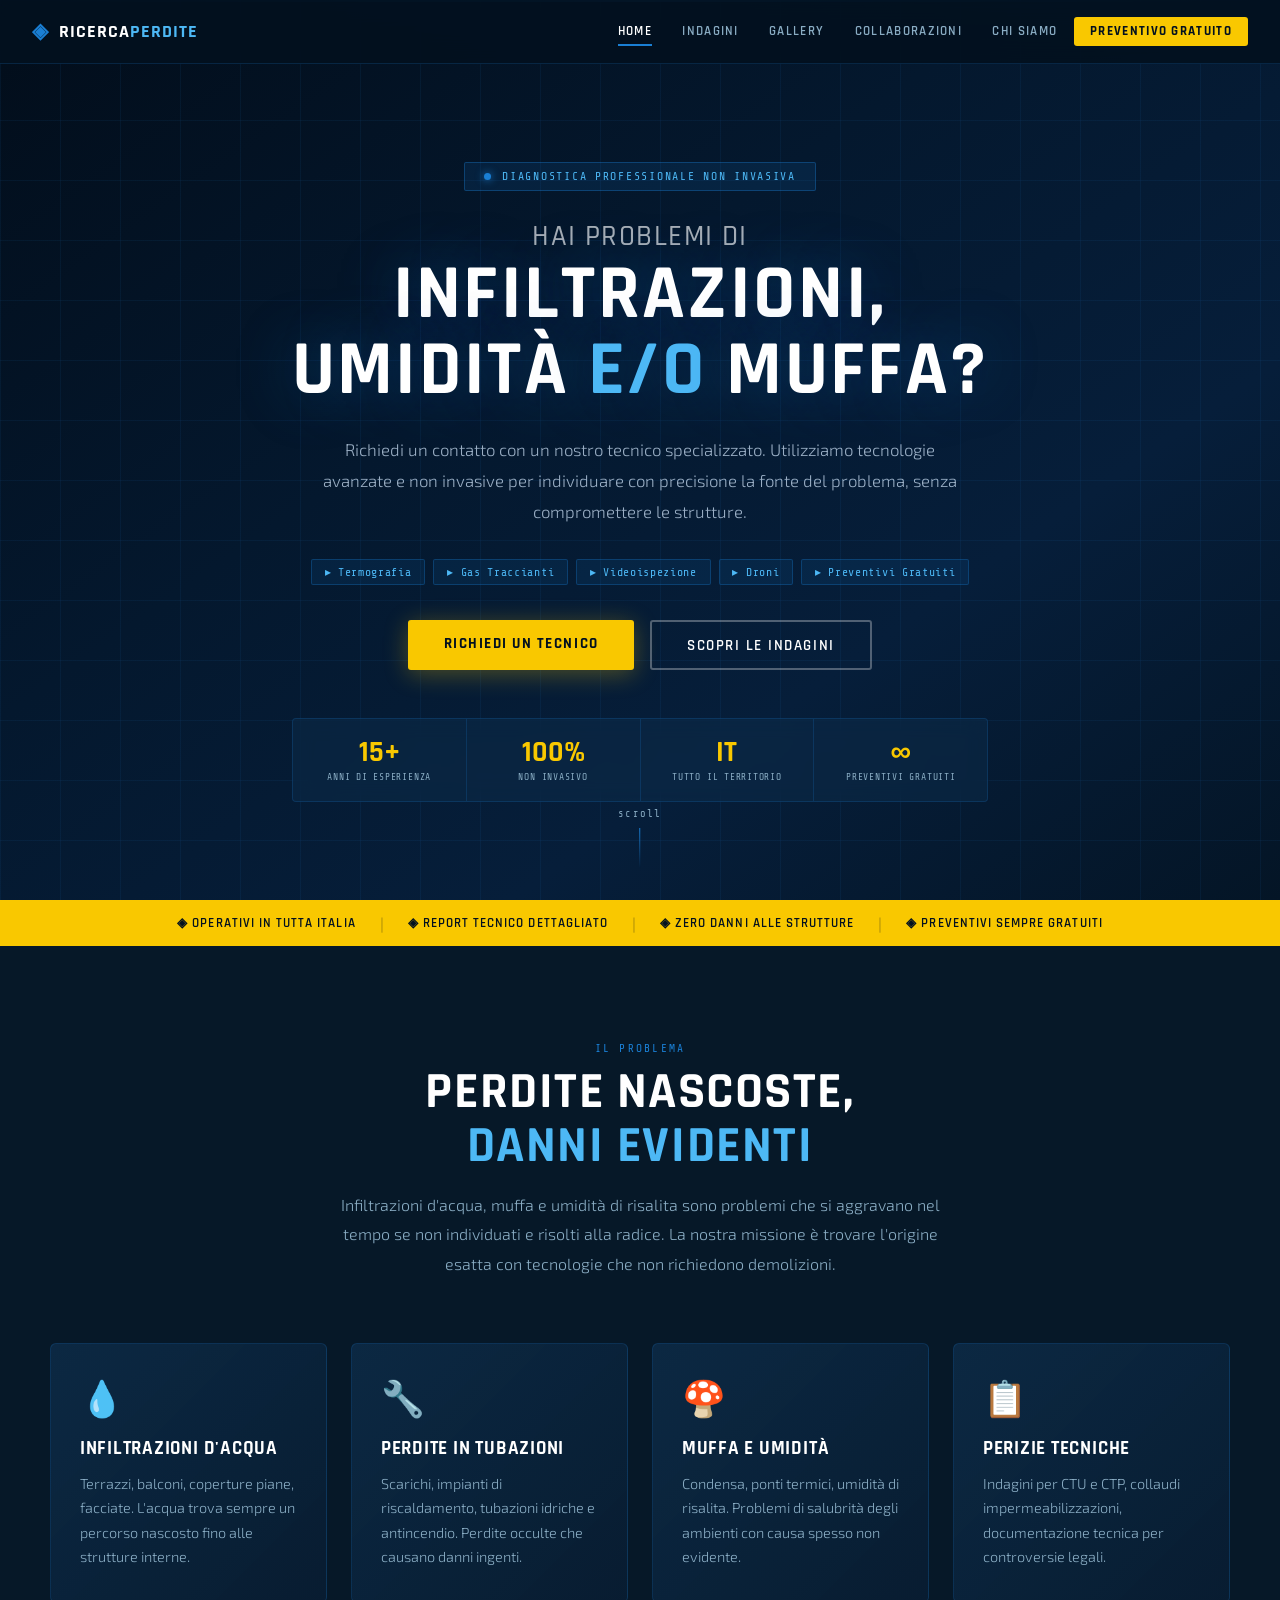
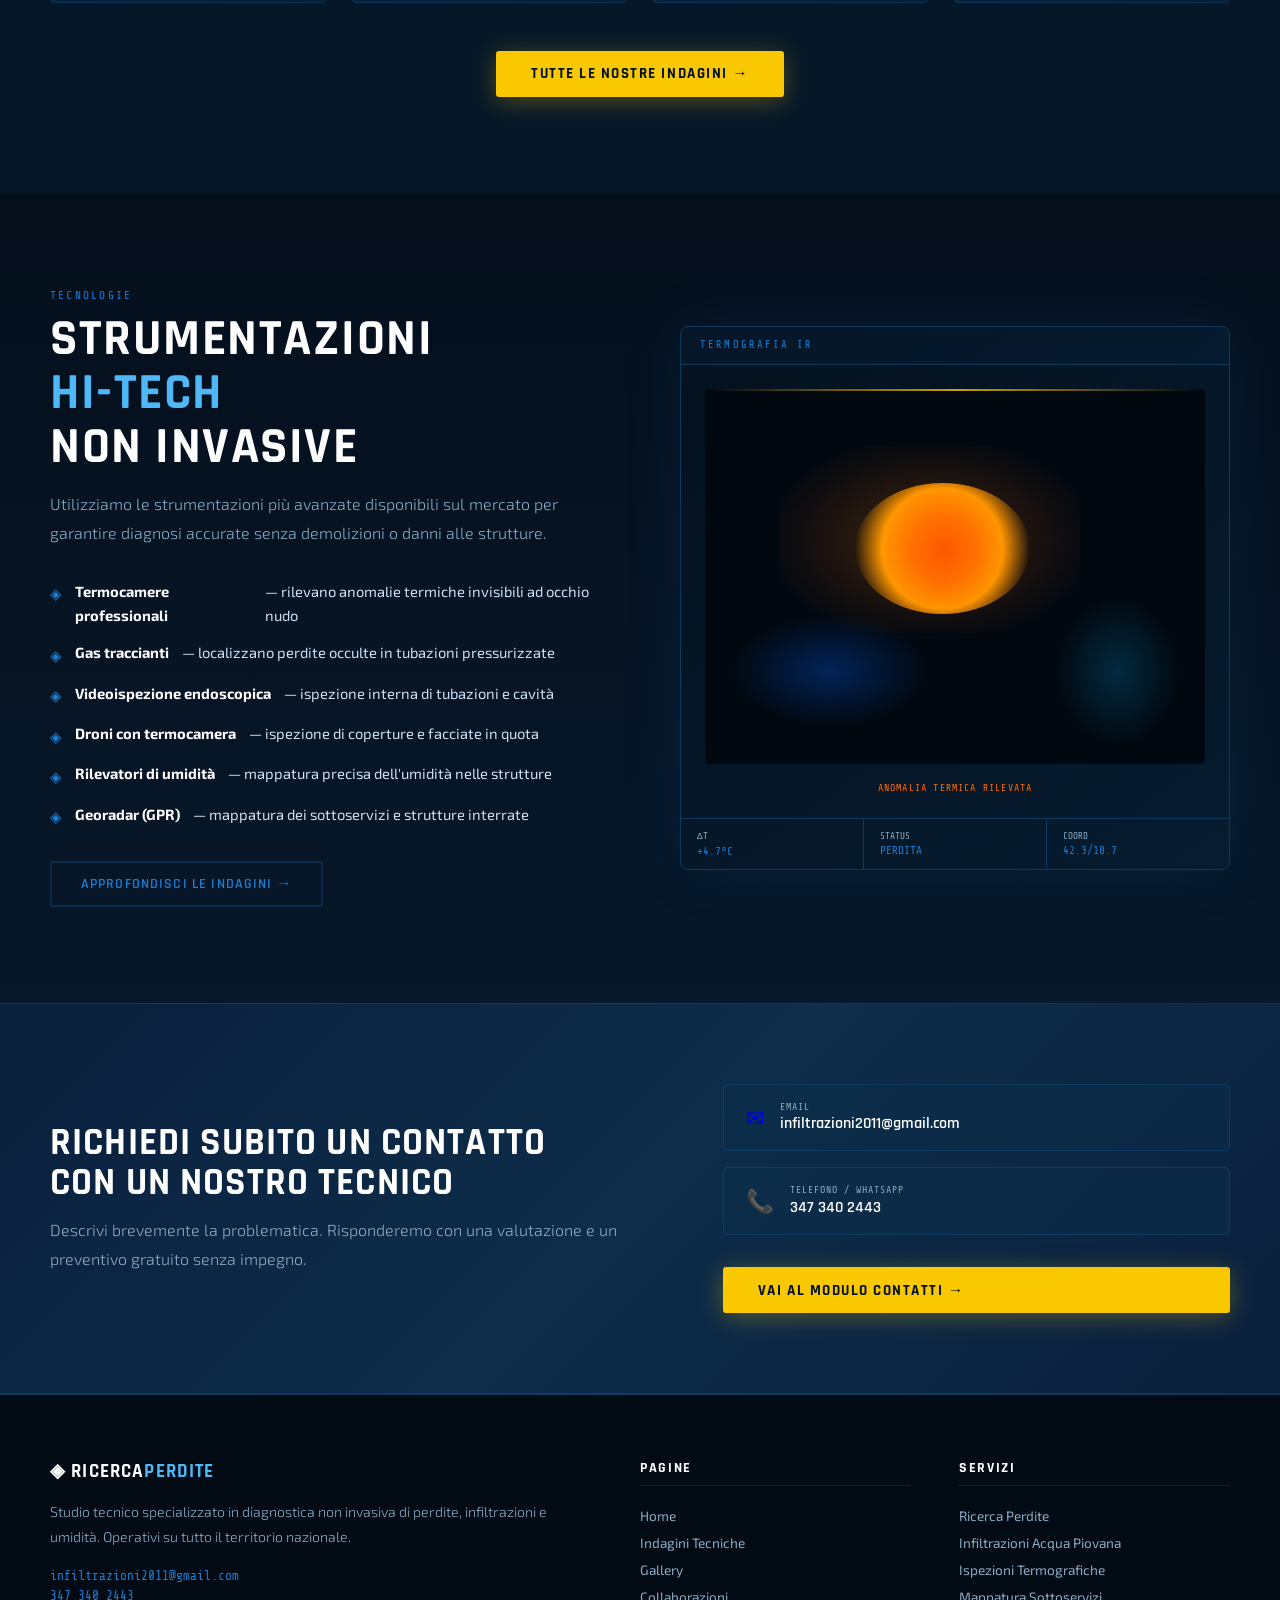
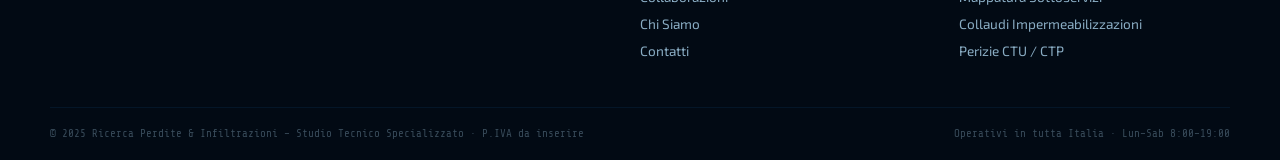
==== commit d73cbdfe: "Add files via upload" ====
--- a/index.html
+++ b/index.html
@@ -4,328 +4,206 @@
 <meta charset="UTF-8"/>
 <meta name="viewport" content="width=device-width, initial-scale=1.0"/>
 <meta name="google-site-verification" content="r3lfD-xLl5mVCRbMKAUqODSUV7tXXp7N1dzrqmAwCZc"/>
-<title>Ricerca Infiltrazioni, Muffa e Perdite | Studio Tecnico Specializzato | Italia</title>
-<meta name="description" content="Studio tecnico specializzato in ricerca perdite, infiltrazioni e muffa. Indagini non invasive: termografia, gas traccianti, videoispezione, droni. Preventivi gratuiti. Operativi in tutta Italia."/>
-<meta name="keywords" content="ricerca infiltrazioni, perdite acqua, muffa, umidita, termografia, gas traccianti, videoispezione, CTU, CTP, perizie tecniche, mappatura sottoservizi"/>
+<title>Ricerca Perdite & Infiltrazioni | Diagnostica Non Invasiva | Italia</title>
+<meta name="description" content="Studio tecnico specializzato in ricerca perdite acqua, infiltrazioni, muffa e umidità. Tecnologie non invasive: termografia, gas traccianti, videoispezione, droni. Operativi su tutto il territorio nazionale. Preventivi gratuiti."/>
+<meta name="keywords" content="ricerca perdite acqua, infiltrazioni, umidità, muffa, termografia, gas traccianti, videoispezione, mappatura sottoservizi, perizie, CTU, CTP"/>
 <meta name="robots" content="index, follow"/>
-<!-- Google Analytics -->
 <script async src="https://www.googletagmanager.com/gtag/js?id=G-BKCBFN4M7D"></script>
 <script>window.dataLayer=window.dataLayer||[];function gtag(){dataLayer.push(arguments);}gtag('js',new Date());gtag('config','G-BKCBFN4M7D');</script>
 <link rel="preconnect" href="https://fonts.googleapis.com"/>
 <link rel="preconnect" href="https://fonts.gstatic.com" crossorigin/>
-<link href="https://fonts.googleapis.com/css2?family=Barlow+Condensed:wght@500;700;800;900&family=Lato:wght@300;400;700&display=swap" rel="stylesheet"/>
+<link href="https://fonts.googleapis.com/css2?family=Rajdhani:wght@400;500;600;700&family=Exo+2:ital,wght@0,300;0,400;0,600;0,800;1,300&family=Share+Tech+Mono&display=swap" rel="stylesheet"/>
 <link rel="stylesheet" href="style.css"/>
 </head>
 <body>
 
-<!-- POPUP MANUTENZIONE -->
-<div id="popup-maint" class="popup-overlay">
-  <div class="popup-box">
-    <div class="popup-icon">🔧</div>
-    <h3>Sistema in manutenzione</h3>
-    <p>Il sistema di invio è momentaneamente in manutenzione. Contattaci direttamente:</p>
-    <a href="mailto:infiltrazioni2011@gmail.com" class="popup-btn-email">✉️ Invia Email</a>
-    <a href="tel:+393473402443" class="popup-btn-tel">📞 347 340 2443</a>
-    <button class="popup-close" onclick="closePopup()">Chiudi</button>
-  </div>
+<!-- NAV -->
+<nav id="navbar">
+  <div class="nav-inner">
+    <a href="index.html" class="nav-brand">
+      <span class="brand-icon">◈</span>
+      <span>RICERCA<strong>PERDITE</strong></span>
+    </a>
+    <ul class="nav-links" id="navLinks">
+      <li><a href="index.html" class="active">Home</a></li>
+      <li><a href="indagini.html">Indagini</a></li>
+      <li><a href="gallery.html">Gallery</a></li>
+      <li><a href="collaborazioni.html">Collaborazioni</a></li>
+      <li><a href="chi-siamo.html">Chi Siamo</a></li>
+      <li><a href="contatti.html" class="nav-cta">Preventivo Gratuito</a></li>
+    </ul>
+    <button class="hamburger" id="hamburger" onclick="toggleMenu()" aria-label="Menu">
+      <span></span><span></span><span></span>
+    </button>
+  </div>
+</nav>
+
+<!-- HERO -->
+<section id="hero">
+  <canvas id="dropsCanvas"></canvas>
+  <div class="hero-grid"></div>
+  <div class="hero-scan"></div>
+  <div class="hero-inner">
+    <div class="hero-badge">
+      <span class="badge-dot"></span>
+      DIAGNOSTICA PROFESSIONALE NON INVASIVA
+    </div>
+    <h1>
+      <span class="h1-question">Hai problemi di</span>
+      <span class="h1-main">Infiltrazioni,<br>Umidità<span class="amp"> e/o</span> Muffa?</span>
+    </h1>
+    <p class="hero-sub">Richiedi un contatto con un nostro tecnico specializzato. Utilizziamo tecnologie avanzate e non invasive per individuare con precisione la fonte del problema, senza compromettere le strutture.</p>
+    <div class="hero-pills">
+      <span class="pill">▸ Termografia</span>
+      <span class="pill">▸ Gas Traccianti</span>
+      <span class="pill">▸ Videoispezione</span>
+      <span class="pill">▸ Droni</span>
+      <span class="pill">▸ Preventivi Gratuiti</span>
+    </div>
+    <div class="hero-cta">
+      <a href="contatti.html" class="btn-primary">Richiedi un Tecnico</a>
+      <a href="indagini.html" class="btn-outline">Scopri le Indagini</a>
+    </div>
+    <div class="hero-stats">
+      <div class="stat">
+        <span class="stat-n">15+</span>
+        <span class="stat-l">Anni di esperienza</span>
+      </div>
+      <div class="stat">
+        <span class="stat-n">100%</span>
+        <span class="stat-l">Non invasivo</span>
+      </div>
+      <div class="stat">
+        <span class="stat-n">IT</span>
+        <span class="stat-l">Tutto il territorio</span>
+      </div>
+      <div class="stat">
+        <span class="stat-n">∞</span>
+        <span class="stat-l">Preventivi gratuiti</span>
+      </div>
+    </div>
+  </div>
+  <div class="hero-scroll">
+    <span>scroll</span>
+    <div class="scroll-line"></div>
+  </div>
+</section>
+
+<!-- STRIP -->
+<div class="strip">
+  <span class="strip-item">◈ Operativi in tutta Italia</span>
+  <span class="strip-sep">|</span>
+  <span class="strip-item">◈ Report tecnico dettagliato</span>
+  <span class="strip-sep">|</span>
+  <span class="strip-item">◈ Zero danni alle strutture</span>
+  <span class="strip-sep">|</span>
+  <span class="strip-item">◈ Preventivi sempre gratuiti</span>
 </div>
 
-<!-- NAV -->
-<nav id="mainNav">
-  <div class="nav-logo">Ricerca <span>Perdite</span> &amp; Infiltrazioni</div>
-  <ul class="nav-links" id="navLinks">
-    <li><a href="#chisiamo">Chi siamo</a></li>
-    <li><a href="#servizi">Servizi</a></li>
-    <li><a href="#comelavoriamo">Come lavoriamo</a></li>
-    <li><a href="#copertura">Zone</a></li>
-    <li><a href="tel:+393473402443" class="nav-tel">📞 347 340 2443</a></li>
-    <li><a href="#cta" class="nav-cta">Preventivo gratuito</a></li>
-  </ul>
-  <button class="hamburger" id="hamburger" onclick="toggleMenu()" aria-label="Menu">
-    <span></span><span></span><span></span>
-  </button>
-</nav>
-
-<!-- ═══════════════════════════════════
-     HERO
-═══════════════════════════════════ -->
-<section class="hero" id="hero">
-  <canvas id="dropCanvas"></canvas>
-  <div class="hero-content rv">
-    <div class="hero-badge">Studio Tecnico Specializzato · Tutta Italia</div>
-    <h1>HAI PROBLEMI DI<br><span class="highlight-red">INFILTRAZIONI,</span><br><span class="highlight-red">MUFFA</span> O <span class="highlight-red">UMIDITÀ?</span></h1>
-    <p class="hero-sub">Indagini tecniche professionali per individuare le cause e risolvere il problema</p>
-    <div class="hero-actions">
-      <a href="#cta" class="btn-primary">Richiedi un'indagine</a>
-      <a href="#servizi" class="btn-ghost">Scopri i servizi</a>
-    </div>
-    <div class="hero-stats">
-      <div class="stat"><span class="stat-val">100%</span><span class="stat-lbl">Non invasivo</span></div>
-      <div class="stat"><span class="stat-val">6+</span><span class="stat-lbl">Tecnologie</span></div>
-      <div class="stat"><span class="stat-val">Tutta Italia</span><span class="stat-lbl">Copertura</span></div>
-      <div class="stat"><span class="stat-val">Gratuiti</span><span class="stat-lbl">Preventivi</span></div>
-    </div>
-  </div>
-</section>
-
-<!-- STRIP EVIDENZA -->
-<div class="strip">
-  <div class="strip-item">✅ Diagnosi NON invasiva</div>
-  <div class="strip-item">📋 Report tecnico dettagliato</div>
-  <div class="strip-item">🎁 Preventivi GRATUITI</div>
-  <div class="strip-item">🇮🇹 Operativi in tutta Italia</div>
-</div>
-
-<!-- ═══════════════════════════════════
-     CHI SIAMO
-═══════════════════════════════════ -->
-<section id="chisiamo" class="section section-light">
+<!-- PROBLEMA -->
+<section class="section-dark" id="problema">
   <div class="container">
-    <div class="section-grid">
-      <div class="rv">
-        <div class="section-label">Chi siamo</div>
-        <h2>Studio tecnico <em>specializzato</em></h2>
-        <p class="section-text">Il nostro <strong>team di professionisti tecnici qualificati</strong> offre supporto specializzato nella ricerca di perdite ed infiltrazioni negli edifici, collaborando con aziende leader e utilizzando tecnologie avanzate e non invasive, tra cui <strong>termografia, gas traccianti, rilevatori di umidità, videoispezioni, droni e tracciamento di liquidi</strong> al fine di individuare le perdite.</p>
-        <p class="section-text">Al termine delle indagini viene fornito un <strong>report tecnico dettagliato</strong> con analisi delle problematiche e soluzioni mirate.</p>
-        <div class="target-label">Ci rivolgiamo a:</div>
-        <div class="target-chips">
-          <span class="chip">Privati</span>
-          <span class="chip">Architetti</span>
-          <span class="chip">Ingegneri</span>
-          <span class="chip">Geometri</span>
-          <span class="chip">Studi Tecnici</span>
-          <span class="chip">Imprese Edili</span>
-          <span class="chip">Amm. Condominio</span>
-          <span class="chip">CTU</span>
-          <span class="chip">CTP</span>
+    <div class="section-header rv">
+      <div class="section-label">Il Problema</div>
+      <h2>Perdite nascoste,<br><span class="accent">danni evidenti</span></h2>
+      <p class="section-intro">Infiltrazioni d'acqua, muffa e umidità di risalita sono problemi che si aggravano nel tempo se non individuati e risolti alla radice. La nostra missione è trovare l'origine esatta con tecnologie che non richiedono demolizioni.</p>
+    </div>
+    <div class="problems-grid">
+      <div class="problem-card rv">
+        <div class="pcard-icon">💧</div>
+        <h3>Infiltrazioni d'acqua</h3>
+        <p>Terrazzi, balconi, coperture piane, facciate. L'acqua trova sempre un percorso nascosto fino alle strutture interne.</p>
+      </div>
+      <div class="problem-card rv">
+        <div class="pcard-icon">🔧</div>
+        <h3>Perdite in tubazioni</h3>
+        <p>Scarichi, impianti di riscaldamento, tubazioni idriche e antincendio. Perdite occulte che causano danni ingenti.</p>
+      </div>
+      <div class="problem-card rv">
+        <div class="pcard-icon">🍄</div>
+        <h3>Muffa e umidità</h3>
+        <p>Condensa, ponti termici, umidità di risalita. Problemi di salubrità degli ambienti con causa spesso non evidente.</p>
+      </div>
+      <div class="problem-card rv">
+        <div class="pcard-icon">📋</div>
+        <h3>Perizie tecniche</h3>
+        <p>Indagini per CTU e CTP, collaudi impermeabilizzazioni, documentazione tecnica per controversie legali.</p>
+      </div>
+    </div>
+    <div class="cta-center rv">
+      <a href="indagini.html" class="btn-primary">Tutte le nostre indagini →</a>
+    </div>
+  </div>
+</section>
+
+<!-- TECNOLOGIE -->
+<section class="section-light" id="tecnologie">
+  <div class="container">
+    <div class="tech-layout">
+      <div class="tech-text rv">
+        <div class="section-label">Tecnologie</div>
+        <h2>Strumentazioni<br><span class="accent">Hi-Tech</span><br>Non Invasive</h2>
+        <p>Utilizziamo le strumentazioni più avanzate disponibili sul mercato per garantire diagnosi accurate senza demolizioni o danni alle strutture.</p>
+        <ul class="tech-list">
+          <li><span class="tl-icon">◈</span> <strong>Termocamere professionali</strong> — rilevano anomalie termiche invisibili ad occhio nudo</li>
+          <li><span class="tl-icon">◈</span> <strong>Gas traccianti</strong> — localizzano perdite occulte in tubazioni pressurizzate</li>
+          <li><span class="tl-icon">◈</span> <strong>Videoispezione endoscopica</strong> — ispezione interna di tubazioni e cavità</li>
+          <li><span class="tl-icon">◈</span> <strong>Droni con termocamera</strong> — ispezione di coperture e facciate in quota</li>
+          <li><span class="tl-icon">◈</span> <strong>Rilevatori di umidità</strong> — mappatura precisa dell'umidità nelle strutture</li>
+          <li><span class="tl-icon">◈</span> <strong>Georadar (GPR)</strong> — mappatura dei sottoservizi e strutture interrate</li>
+        </ul>
+        <a href="indagini.html" class="btn-outline-dark">Approfondisci le indagini →</a>
+      </div>
+      <div class="tech-visual rv">
+        <div class="tech-card-big">
+          <div class="tcb-label">TERMOGRAFIA IR</div>
+          <div class="tcb-screen">
+            <div class="thermo-sim">
+              <div class="t-hot"></div>
+              <div class="t-warm"></div>
+              <div class="t-cool"></div>
+              <div class="t-cold"></div>
+              <div class="t-scan-line"></div>
+            </div>
+            <div class="tcb-legend">
+              <span class="leg-hot">ANOMALIA TERMICA RILEVATA</span>
+            </div>
+          </div>
+          <div class="tcb-data">
+            <div class="tcb-d"><span>ΔT</span> +4.7°C</div>
+            <div class="tcb-d"><span>STATUS</span> PERDITA</div>
+            <div class="tcb-d"><span>COORD</span> 42.3/18.7</div>
+          </div>
         </div>
       </div>
-      <div class="tech-panel rv">
-        <div class="tech-panel-title">Tecnologie utilizzate</div>
-        <div class="tech-list">
-          <div class="tech-item"><span class="tech-dot"></span><div><strong>Termografia IR</strong><small>Rileva umidità e ponti termici nascosti</small></div><span class="tech-badge">Non invasivo</span></div>
-          <div class="tech-item"><span class="tech-dot"></span><div><strong>Gas Traccianti</strong><small>Localizza perdite in tubazioni interrate</small></div><span class="tech-badge">Non invasivo</span></div>
-          <div class="tech-item"><span class="tech-dot"></span><div><strong>Igrometro Prof.</strong><small>Mappatura umidità strutturale</small></div><span class="tech-badge">Non invasivo</span></div>
-          <div class="tech-item"><span class="tech-dot"></span><div><strong>Videoispezione 4K</strong><small>Ispezione interna tubazioni</small></div><span class="tech-badge">Non invasivo</span></div>
-          <div class="tech-item"><span class="tech-dot"></span><div><strong>Droni</strong><small>Coperture e aree inaccessibili</small></div><span class="tech-badge">Non invasivo</span></div>
-          <div class="tech-item"><span class="tech-dot"></span><div><strong>Tracciamento Liquidi</strong><small>Percorsi idraulici occulti</small></div><span class="tech-badge">Non invasivo</span></div>
-        </div>
-      </div>
-    </div>
-  </div>
-</section>
-
-<!-- ═══════════════════════════════════
-     SERVIZI
-═══════════════════════════════════ -->
-<section id="servizi" class="section section-dark">
+    </div>
+  </div>
+</section>
+
+<!-- CONTATTO RAPIDO -->
+<section class="section-cta">
   <div class="container">
-    <div class="rv">
-      <div class="section-label light">I nostri servizi</div>
-      <h2 class="light">SERVIZI <em>OFFERTI</em></h2>
-      <p class="section-text light">Ogni intervento utilizza strumentazione certificata e si conclude con report tecnico dettagliato.</p>
-    </div>
-    <div class="services-grid">
-      <div class="service-card rv">
-        <span class="service-icon">💧</span>
-        <h3>Infiltrazioni Acqua Piovana</h3>
-        <p>Ricerca infiltrazioni da terrazzi, giardini pensili, coperture piane e inclinate, facciate e manti impermeabili.</p>
-      </div>
-      <div class="service-card rv">
-        <span class="service-icon">🔧</span>
-        <h3>Perdite Tubazioni e Impianti</h3>
-        <p>Individuazione perdite in tubazioni idriche, scarichi, bagni, impianti di riscaldamento e antincendio.</p>
-      </div>
-      <div class="service-card rv">
-        <span class="service-icon">🌡️</span>
-        <h3>Ispezioni Termografiche</h3>
-        <p>Analisi con telecamera IR professionale. Evidenzia umidità nascosta, ponti termici e difetti invisibili a occhio nudo.</p>
-      </div>
-      <div class="service-card rv">
-        <span class="service-icon">🗺️</span>
-        <h3>Mappatura Sottoservizi</h3>
-        <p>Rilevamento e tracciamento di reti idriche, fognarie, cavi e condotte interrate con documentazione georeferenziata.</p>
-      </div>
-      <div class="service-card rv">
-        <span class="service-icon">🧪</span>
-        <h3>Collaudi Manti Impermeabili</h3>
-        <p>Test di tenuta idraulica, collaudo post-posa e verifica garanzie tecniche con certificazione scritta.</p>
-      </div>
-      <div class="service-card rv">
-        <span class="service-icon">⚖️</span>
-        <h3>Indagini CTU / CTP</h3>
-        <p>Supporto tecnico specializzato per consulenti tecnici d'ufficio e di parte, con perizie per uso legale.</p>
-      </div>
-    </div>
-
-    <!-- Tabella indagini -->
-    <div class="table-wrap rv">
-      <table>
-        <thead>
-          <tr>
-            <th>Indagine</th>
-            <th>Applicazione</th>
-            <th>Strumento</th>
-            <th>Invasività</th>
-          </tr>
-        </thead>
-        <tbody>
-          <tr><td>Termografia</td><td>Umidità, ponti termici</td><td>Termocamera IR</td><td><span class="badge-ok">Non invasivo</span></td></tr>
-          <tr><td>Gas Tracciante</td><td>Perdite tubazioni interrate</td><td>Rilevatore H2/N2</td><td><span class="badge-ok">Non invasivo</span></td></tr>
-          <tr><td>Igrometria</td><td>Mappatura umidità</td><td>Igrometro prof.</td><td><span class="badge-ok">Non invasivo</span></td></tr>
-          <tr><td>Videoispezione</td><td>Scarichi e tubazioni</td><td>Camera 4K</td><td><span class="badge-ok">Non invasivo</span></td></tr>
-          <tr><td>Droni</td><td>Coperture e facciate</td><td>Drone professionale</td><td><span class="badge-ok">Non invasivo</span></td></tr>
-          <tr><td>Tracciamento Liquidi</td><td>Percorsi infiltrazioni</td><td>Liquidi fluorescenti</td><td><span class="badge-ok">Non invasivo</span></td></tr>
-          <tr><td>Mappatura Sottoservizi</td><td>Reti interrate</td><td>Georadar / EM</td><td><span class="badge-ok">Non invasivo</span></td></tr>
-          <tr><td>Collaudo Impermeab.</td><td>Verifica manti</td><td>Test idraulico</td><td><span class="badge-ok">Non invasivo</span></td></tr>
-        </tbody>
-      </table>
-    </div>
-  </div>
-</section>
-
-<!-- ═══════════════════════════════════
-     COME LAVORIAMO
-═══════════════════════════════════ -->
-<section id="comelavoriamo" class="section section-light">
-  <div class="container">
-    <div class="rv">
-      <div class="section-label">Il nostro metodo</div>
-      <h2>COME <em>LAVORIAMO</em></h2>
-    </div>
-    <div class="method-highlight rv">
-      <div class="method-icon">🔍</div>
-      <p>"Se hai un problema, effettuiamo indagini tecniche <strong>NON invasive</strong> per individuare con precisione la causa e fornirti la strategia migliore per risolverlo."</p>
-    </div>
-    <div class="steps-grid">
-      <div class="step rv">
-        <div class="step-num">01</div>
-        <h4>Contatto e preventivo</h4>
-        <p>Descrivi il problema via email o telefono. Valutiamo il caso e forniamo un preventivo gratuito senza impegno.</p>
-      </div>
-      <div class="step rv">
-        <div class="step-num">02</div>
-        <h4>Sopralluogo diagnostico</h4>
-        <p>Il nostro team interviene con strumentazione certificata. L'indagine è completamente non invasiva.</p>
-      </div>
-      <div class="step rv">
-        <div class="step-num">03</div>
-        <h4>Analisi e localizzazione</h4>
-        <p>Elaborazione dati per localizzare con precisione la sorgente del problema.</p>
-      </div>
-      <div class="step rv">
-        <div class="step-num">04</div>
-        <h4>Report tecnico</h4>
-        <p>"Al termine delle indagini viene fornito un <strong>report tecnico dettagliato</strong> con analisi e soluzioni mirate."</p>
-      </div>
-    </div>
-  </div>
-</section>
-
-<!-- ═══════════════════════════════════
-     COPERTURA
-═══════════════════════════════════ -->
-<section id="copertura" class="section section-accent">
-  <div class="container rv">
-    <div class="coverage-inner">
-      <div class="coverage-text">
-        <div class="section-label light">Dove operiamo</div>
-        <h2 class="light">TUTTO IL TERRITORIO <em>NAZIONALE</em></h2>
-        <p class="light-text">Operiamo principalmente in <strong>Nord e Centro Italia</strong> con interventi frequenti. Disponibili su tutto il territorio nazionale su richiesta.</p>
-        <div class="zone-tags">
-          <span class="ztag main">Lombardia</span><span class="ztag main">Piemonte</span>
-          <span class="ztag main">Veneto</span><span class="ztag main">Emilia-Romagna</span>
-          <span class="ztag main">Liguria</span><span class="ztag main">Toscana</span>
-          <span class="ztag main">Lazio</span><span class="ztag main">Umbria</span>
-          <span class="ztag main">Marche</span><span class="ztag main">Abruzzo</span>
-          <span class="ztag sec">Campania</span><span class="ztag sec">Puglia</span>
-          <span class="ztag sec">Sicilia</span><span class="ztag sec">Sardegna</span>
-        </div>
-        <p class="zone-note">🔵 Blu = zone principali &nbsp;|&nbsp; Le altre su richiesta</p>
-      </div>
-      <div class="coverage-map">
-        <svg viewBox="0 0 220 380" xmlns="http://www.w3.org/2000/svg">
-          <path d="M30,60 L50,40 L80,35 L110,30 L140,35 L160,50 L170,65 L165,80 L155,90 L140,95 L120,100 L100,105 L80,100 L60,95 L45,85 L30,75 Z" fill="rgba(255,255,255,0.25)" stroke="rgba(255,255,255,0.8)" stroke-width="1.5"/>
-          <path d="M70,105 L90,100 L110,105 L130,100 L150,95 L160,110 L165,130 L155,150 L140,165 L125,170 L110,172 L95,168 L80,158 L68,140 L65,120 Z" fill="rgba(255,255,255,0.18)" stroke="rgba(255,255,255,0.7)" stroke-width="1.5"/>
-          <path d="M80,175 L95,170 L110,173 L128,172 L145,168 L155,155 L162,170 L165,190 L158,210 L148,225 L138,235 L130,248 L120,258 L108,260 L95,252 L85,238 L78,218 L74,198 Z" fill="rgba(255,255,255,0.08)" stroke="rgba(255,255,255,0.3)" stroke-width="1" stroke-dasharray="4 3"/>
-          <ellipse cx="100" cy="322" rx="35" ry="18" fill="rgba(255,255,255,0.06)" stroke="rgba(255,255,255,0.25)" stroke-width="1" stroke-dasharray="4 3"/>
-          <text x="100" y="67" text-anchor="middle" font-family="sans-serif" font-size="9" font-weight="700" fill="rgba(255,255,255,0.9)">NORD ITALIA</text>
-          <text x="118" y="134" text-anchor="middle" font-family="sans-serif" font-size="9" font-weight="700" fill="rgba(255,255,255,0.9)">CENTRO</text>
-          <text x="125" y="208" text-anchor="middle" font-family="sans-serif" font-size="8" fill="rgba(255,255,255,0.5)">Sud Italia</text>
-          <circle cx="95" cy="52" r="5" fill="#f9c800"/><circle cx="75" cy="62" r="4" fill="#f9c800" opacity=".8"/>
-          <circle cx="115" cy="128" r="5" fill="#f9c800"/><circle cx="100" cy="148" r="4" fill="#f9c800" opacity=".8"/>
-        </svg>
-      </div>
-    </div>
-  </div>
-</section>
-
-<!-- ═══════════════════════════════════
-     CTA FINALE
-═══════════════════════════════════ -->
-<section id="cta" class="section section-cta">
-  <div class="container">
-    <div class="cta-inner rv">
-      <div class="cta-badge">🎁 PREVENTIVI GRATUITI</div>
-      <h2 class="cta-title">PRONTO A RISOLVERE<br>IL TUO PROBLEMA?</h2>
-      <p class="cta-sub">Descrivi il problema e lascia i tuoi recapiti per essere ricontattato.<br>Risponderemo rapidamente con una valutazione tecnica senza impegno.</p>
-
+    <div class="cta-block rv">
+      <div class="cta-text">
+        <h2>Richiedi subito un contatto<br>con un nostro tecnico</h2>
+        <p>Descrivi brevemente la problematica. Risponderemo con una valutazione e un preventivo gratuito senza impegno.</p>
+      </div>
       <div class="cta-contacts">
-        <a href="mailto:infiltrazioni2011@gmail.com" class="contact-card">
-          <span class="contact-icon">✉️</span>
+        <a href="mailto:infiltrazioni2011@gmail.com" class="contact-item">
+          <span class="ci-icon">✉</span>
           <div>
-            <div class="contact-label">Email</div>
-            <div class="contact-val">infiltrazioni2011@gmail.com</div>
+            <div class="ci-label">Email</div>
+            <div class="ci-val">infiltrazioni2011@gmail.com</div>
           </div>
         </a>
-        <a href="tel:+393473402443" class="contact-card">
-          <span class="contact-icon">📞</span>
+        <a href="tel:+393473402443" class="contact-item">
+          <span class="ci-icon">📞</span>
           <div>
-            <div class="contact-label">Telefono</div>
-            <div class="contact-val">347 340 2443</div>
+            <div class="ci-label">Telefono / WhatsApp</div>
+            <div class="ci-val">347 340 2443</div>
           </div>
         </a>
-        <div class="contact-card no-link">
-          <span class="contact-icon">🕐</span>
-          <div>
-            <div class="contact-label">Disponibilità</div>
-            <div class="contact-val">Lun–Sab, 8:00–19:00</div>
-          </div>
-        </div>
-      </div>
-
-      <!-- FORM IN MANUTENZIONE -->
-      <div class="form-box">
-        <div class="form-maint">
-          <span class="form-maint-icon">🔧</span>
-          <div class="form-maint-title">Sistema in manutenzione</div>
-          <p>Il sistema di invio è momentaneamente in manutenzione.<br>Contattaci direttamente via email o telefono.</p>
-          <a href="mailto:infiltrazioni2011@gmail.com" class="maint-link">✉️ infiltrazioni2011@gmail.com</a>
-          <a href="tel:+393473402443" class="maint-link">📞 347 340 2443</a>
-        </div>
-        <div class="form-fields">
-          <div class="form-row">
-            <div class="fg"><label>Nome e cognome</label><input type="text" placeholder="Mario Rossi" onfocus="openPopup()" readonly/></div>
-            <div class="fg"><label>Telefono</label><input type="tel" placeholder="+39 ..." onfocus="openPopup()" readonly/></div>
-          </div>
-          <div class="fg"><label>Email</label><input type="email" placeholder="nome@email.com" onfocus="openPopup()" readonly/></div>
-          <div class="fg">
-            <label>Tipo di problema</label>
-            <select onclick="openPopup()">
-              <option>Seleziona il problema...</option>
-              <option>Infiltrazioni da tetto/terrazzo</option>
-              <option>Perdita acqua (tubazioni/impianti)</option>
-              <option>Umidità e muffa</option>
-              <option>Ispezione termografica</option>
-              <option>Mappatura sottoservizi</option>
-              <option>Perizia CTU/CTP</option>
-              <option>Altro</option>
-            </select>
-          </div>
-          <div class="fg"><label>Città / Regione</label><input type="text" placeholder="es. Milano, Lombardia" onfocus="openPopup()" readonly/></div>
-          <div class="fg"><label>Descrivi il problema</label><textarea placeholder="Descrivi brevemente il problema e i tuoi recapiti..." onfocus="openPopup()" readonly></textarea></div>
-          <button class="btn-disabled" onclick="openPopup()">🔧 Sistema temporaneamente in manutenzione</button>
-        </div>
+        <a href="contatti.html" class="btn-primary" style="margin-top:1rem">Vai al modulo contatti →</a>
       </div>
     </div>
   </div>
@@ -333,39 +211,44 @@
 
 <!-- FOOTER -->
 <footer>
-  <div class="container">
-    <div class="footer-grid">
-      <div>
-        <div class="footer-logo">Ricerca <span>Perdite</span> &amp; Infiltrazioni</div>
-        <p class="footer-desc">Studio tecnico specializzato in diagnostica non invasiva. Operativi su tutto il territorio nazionale con tecnologie avanzate e report tecnici dettagliati.</p>
-      </div>
-      <div class="footer-col">
-        <h5>Servizi</h5>
-        <ul>
-          <li><a href="#servizi">Ricerca Infiltrazioni</a></li>
-          <li><a href="#servizi">Perdite Tubazioni</a></li>
-          <li><a href="#servizi">Termografia</a></li>
-          <li><a href="#servizi">Mappatura Sottoservizi</a></li>
-          <li><a href="#servizi">Perizie CTU/CTP</a></li>
-        </ul>
-      </div>
-      <div class="footer-col">
-        <h5>Contatti</h5>
-        <ul>
-          <li><a href="mailto:infiltrazioni2011@gmail.com">infiltrazioni2011@gmail.com</a></li>
-          <li><a href="tel:+393473402443">347 340 2443</a></li>
-          <li><a href="#copertura">Zone operative</a></li>
-          <li><a href="#cta">Preventivo gratuito</a></li>
-        </ul>
-      </div>
-    </div>
-    <div class="footer-bottom">
-      <span>&copy; 2025 Ricerca Perdite &amp; Infiltrazioni &mdash; P.IVA da inserire &mdash; Operativi in tutta Italia</span>
-      <span>Preventivi sempre gratuiti</span>
-    </div>
+  <div class="footer-inner">
+    <div class="footer-brand">
+      <div class="footer-logo">◈ RICERCA<strong>PERDITE</strong></div>
+      <p>Studio tecnico specializzato in diagnostica non invasiva di perdite, infiltrazioni e umidità. Operativi su tutto il territorio nazionale.</p>
+      <div class="footer-contacts">
+        <a href="mailto:infiltrazioni2011@gmail.com">infiltrazioni2011@gmail.com</a>
+        <a href="tel:+393473402443">347 340 2443</a>
+      </div>
+    </div>
+    <div class="footer-col">
+      <h5>Pagine</h5>
+      <ul>
+        <li><a href="index.html">Home</a></li>
+        <li><a href="indagini.html">Indagini Tecniche</a></li>
+        <li><a href="gallery.html">Gallery</a></li>
+        <li><a href="collaborazioni.html">Collaborazioni</a></li>
+        <li><a href="chi-siamo.html">Chi Siamo</a></li>
+        <li><a href="contatti.html">Contatti</a></li>
+      </ul>
+    </div>
+    <div class="footer-col">
+      <h5>Servizi</h5>
+      <ul>
+        <li><a href="indagini.html">Ricerca Perdite</a></li>
+        <li><a href="indagini.html">Infiltrazioni Acqua Piovana</a></li>
+        <li><a href="indagini.html">Ispezioni Termografiche</a></li>
+        <li><a href="indagini.html">Mappatura Sottoservizi</a></li>
+        <li><a href="indagini.html">Collaudi Impermeabilizzazioni</a></li>
+        <li><a href="indagini.html">Perizie CTU / CTP</a></li>
+      </ul>
+    </div>
+  </div>
+  <div class="footer-bottom">
+    <span>© 2025 Ricerca Perdite &amp; Infiltrazioni – Studio Tecnico Specializzato · P.IVA da inserire</span>
+    <span>Operativi in tutta Italia · Lun–Sab 8:00–19:00</span>
   </div>
 </footer>
 
-<script src="script.js"></script>
+<script src="main.js"></script>
 </body>
 </html>
--- a/style.css
+++ b/style.css
@@ -1,541 +1,940 @@
-/* ═══════════════════════════════════════════════════
-   RICERCA PERDITE & INFILTRAZIONI — style.css
-   Stile locandina pubblicitaria / impatto visivo forte
-═══════════════════════════════════════════════════ */
+/* ═══════════════════════════════════════════
+   RICERCA PERDITE & INFILTRAZIONI
+   Style tecnico hi-tech — blu/azzurro
+   ═══════════════════════════════════════════ */
 
 :root {
-  --blue-dark:  #050a18;
-  --blue-mid:   #0d1c3e;
-  --blue:       #1255a0;
-  --blue-light: #1976d2;
-  --sky:        #4baee8;
-  --yellow:     #f9c800;
-  --yellow-dark:#e6a800;
-  --red:        #e53935;
-  --red-dark:   #c62828;
-  --white:      #ffffff;
-  --text-dim:   rgba(224,230,237,0.7);
-  --border:     rgba(255,255,255,0.07);
-}
-
-/* RESET & BASE */
+  --ink:    #03111f;
+  --deep:   #061828;
+  --mid:    #0a2540;
+  --panel:  #0d2d4a;
+  --line:   #0f3a5e;
+  --blue:   #1254a0;
+  --sky:    #1a7fd4;
+  --ice:    #4db8f5;
+  --glow:   #7dd4fc;
+  --yel:    #f9c800;
+  --yd:     #e0b000;
+  --wh:     #ffffff;
+  --off:    #f0f6ff;
+  --muted:  #8aadc4;
+  --text:   #cce0f5;
+  --grid:   rgba(26,127,212,0.08);
+  --border: rgba(26,127,212,0.2);
+  --glow-b: rgba(26,127,212,0.35);
+  --ff-head: 'Rajdhani', sans-serif;
+  --ff-body: 'Exo 2', sans-serif;
+  --ff-mono: 'Share Tech Mono', monospace;
+}
+
 *, *::before, *::after { box-sizing: border-box; margin: 0; padding: 0; }
 html { scroll-behavior: smooth; }
 body {
-  font-family: 'Lato', sans-serif;
-  background: var(--blue-dark);
-  color: var(--white);
+  font-family: var(--ff-body);
+  color: var(--text);
+  background: var(--ink);
   overflow-x: hidden;
-  line-height: 1.65;
-}
-a { text-decoration: none; }
-img { max-width: 100%; }
-
-/* ── POPUP MANUTENZIONE ── */
-.popup-overlay {
-  display: none;
-  position: fixed; inset: 0;
-  background: rgba(0,0,0,0.85);
-  z-index: 9999;
-  align-items: center;
-  justify-content: center;
-}
-.popup-overlay.open { display: flex; }
-.popup-box {
-  background: #0d1c3e;
-  border: 2px solid rgba(249,200,0,0.45);
-  border-radius: 16px;
-  padding: 2.5rem;
-  max-width: 420px;
-  width: 90%;
-  text-align: center;
-  animation: fadeUp 0.35s ease;
-}
-.popup-icon { font-size: 3rem; margin-bottom: 0.8rem; }
-.popup-box h3 {
-  font-family: 'Barlow Condensed', sans-serif;
-  font-weight: 800; font-size: 1.5rem;
-  color: var(--yellow); text-transform: uppercase;
-  letter-spacing: 0.04em; margin-bottom: 0.75rem;
-}
-.popup-box p { font-size: 0.88rem; color: var(--text-dim); line-height: 1.75; margin-bottom: 1.5rem; }
-.popup-btn-email {
-  display: block; background: var(--yellow); color: #000;
-  font-family: 'Barlow Condensed', sans-serif; font-weight: 800;
-  font-size: 1rem; letter-spacing: 0.06em; text-transform: uppercase;
-  padding: 0.9rem; border-radius: 6px; margin-bottom: 0.6rem;
-  transition: background 0.2s;
-}
-.popup-btn-email:hover { background: var(--yellow-dark); }
-.popup-btn-tel {
-  display: block; background: rgba(255,255,255,0.06);
-  border: 1px solid rgba(75,174,232,0.3); color: var(--white);
-  font-family: 'Barlow Condensed', sans-serif; font-weight: 700;
-  font-size: 1rem; letter-spacing: 0.06em; text-transform: uppercase;
-  padding: 0.9rem; border-radius: 6px; margin-bottom: 1.2rem;
-  transition: all 0.2s;
-}
-.popup-btn-tel:hover { background: rgba(75,174,232,0.15); }
-.popup-close {
-  background: none; border: none; color: rgba(255,255,255,0.3);
-  font-size: 0.82rem; cursor: pointer; text-decoration: underline;
+  -webkit-font-smoothing: antialiased;
 }
 
 /* ── NAV ── */
 nav {
-  position: fixed; top: 0; left: 0; right: 0; z-index: 200;
-  background: rgba(5,10,24,0.95); backdrop-filter: blur(14px);
-  border-bottom: 2px solid var(--yellow);
+  position: fixed; top: 0; left: 0; right: 0; z-index: 300;
+  background: rgba(3,17,31,0.92);
+  backdrop-filter: blur(20px);
+  border-bottom: 1px solid var(--border);
+  height: 64px;
+  transition: all 0.3s;
+}
+nav.scrolled {
+  background: rgba(3,17,31,0.98);
+  border-bottom-color: var(--sky);
+  box-shadow: 0 0 30px rgba(26,127,212,0.15);
+}
+.nav-inner {
+  max-width: 1280px; margin: 0 auto;
+  padding: 0 2rem;
+  height: 100%;
   display: flex; align-items: center; justify-content: space-between;
-  padding: 0 5%; height: 68px;
-}
-.nav-logo {
-  font-family: 'Barlow Condensed', sans-serif;
-  font-weight: 800; font-size: 1.1rem; color: var(--white);
-  text-transform: uppercase; letter-spacing: 0.05em; line-height: 1.2;
-}
-.nav-logo span { color: var(--yellow); }
-.nav-links { display: flex; gap: 1.6rem; list-style: none; align-items: center; }
+}
+.nav-brand {
+  display: flex; align-items: center; gap: 0.6rem;
+  text-decoration: none;
+  font-family: var(--ff-head);
+  font-weight: 700; font-size: 1.1rem;
+  color: var(--wh);
+  letter-spacing: 0.06em; text-transform: uppercase;
+}
+.nav-brand strong { color: var(--ice); }
+.brand-icon { color: var(--sky); font-size: 1.3rem; }
+.nav-links {
+  display: flex; gap: 0.2rem; list-style: none;
+}
 .nav-links a {
-  color: rgba(255,255,255,0.65); font-size: 0.78rem; font-weight: 600;
-  letter-spacing: 0.08em; text-transform: uppercase; transition: color 0.2s;
-}
-.nav-links a:hover { color: var(--yellow); }
+  display: block; padding: 0.4rem 0.85rem;
+  color: var(--muted);
+  text-decoration: none;
+  font-family: var(--ff-head);
+  font-size: 0.82rem; font-weight: 600;
+  letter-spacing: 0.1em; text-transform: uppercase;
+  border-radius: 3px;
+  transition: all 0.2s;
+  position: relative;
+}
+.nav-links a::after {
+  content: ''; position: absolute; bottom: 0; left: 50%; right: 50%;
+  height: 2px; background: var(--sky);
+  transition: all 0.25s;
+}
+.nav-links a:hover, .nav-links a.active {
+  color: var(--wh);
+}
+.nav-links a:hover::after, .nav-links a.active::after {
+  left: 0.85rem; right: 0.85rem;
+}
 .nav-cta {
-  background: var(--yellow) !important; color: #000 !important;
-  padding: 0.42rem 1.1rem; border-radius: 5px; font-weight: 700 !important;
-  transition: background 0.2s !important;
-}
-.nav-cta:hover { background: var(--yellow-dark) !important; }
-.nav-tel { color: var(--yellow) !important; }
+  background: var(--yel) !important;
+  color: var(--ink) !important;
+  font-weight: 700 !important;
+  padding: 0.4rem 1rem !important;
+}
+.nav-cta::after { display: none !important; }
+.nav-cta:hover { background: var(--yd) !important; }
+
 .hamburger {
   display: none; flex-direction: column; gap: 5px;
   background: none; border: none; cursor: pointer; padding: 4px;
 }
-.hamburger span { display: block; width: 24px; height: 2px; background: var(--white); border-radius: 2px; }
+.hamburger span {
+  display: block; width: 24px; height: 2px;
+  background: var(--wh); border-radius: 2px;
+  transition: all 0.3s;
+}
 
 /* ── HERO ── */
-.hero {
+#hero {
   min-height: 100vh;
-  display: flex; flex-direction: column;
-  justify-content: center; align-items: center;
+  position: relative; overflow: hidden;
+  display: flex; align-items: center;
+  background: linear-gradient(145deg, #020d1a 0%, #04182e 40%, #061e3a 70%, #041526 100%);
+  padding-top: 64px;
+}
+#dropsCanvas {
+  position: absolute; inset: 0;
+  width: 100%; height: 100%;
+  pointer-events: none; /* canvas handles its own events via JS */
+  z-index: 1;
+}
+/* We'll let JS handle pointer events on canvas */
+#dropsCanvas { pointer-events: all; }
+
+.hero-grid {
+  position: absolute; inset: 0; z-index: 0;
+  background-image:
+    linear-gradient(var(--grid) 1px, transparent 1px),
+    linear-gradient(90deg, var(--grid) 1px, transparent 1px);
+  background-size: 60px 60px;
+}
+.hero-scan {
+  position: absolute; top: 0; left: 0; right: 0;
+  height: 2px;
+  background: linear-gradient(90deg, transparent, var(--sky), transparent);
+  animation: scan 4s ease-in-out infinite;
+  z-index: 2;
+}
+@keyframes scan {
+  0%, 100% { top: 0; opacity: 0; }
+  10% { opacity: 1; }
+  90% { opacity: 0.5; }
+  95% { top: 100%; opacity: 0; }
+}
+.hero-inner {
+  position: relative; z-index: 3;
+  max-width: 820px;
+  margin: 0 auto;
+  padding: 4rem 3rem;
   text-align: center;
-  padding: 9rem 5% 6rem;
-  position: relative;
-  background: radial-gradient(ellipse at 50% 0%, #102e7a 0%, #050a18 70%);
-  overflow: hidden;
-}
-#dropCanvas {
-  position: absolute; top: 0; left: 0;
-  width: 100%; height: 100%;
-  z-index: 1; pointer-events: none;
-}
-.hero-content { position: relative; z-index: 10; max-width: 960px; }
+}
 .hero-badge {
-  display: inline-flex; align-items: center; gap: 0.5rem;
-  background: rgba(249,200,0,0.12); border: 1px solid rgba(249,200,0,0.4);
-  color: var(--yellow); font-family: 'Barlow Condensed', sans-serif;
-  font-weight: 700; font-size: 0.78rem; letter-spacing: 0.14em;
-  text-transform: uppercase; padding: 0.4rem 1.2rem;
-  border-radius: 100px; margin-bottom: 1.8rem;
+  display: inline-flex; align-items: center; gap: 0.7rem;
+  background: rgba(26,127,212,0.12);
+  border: 1px solid rgba(26,127,212,0.35);
+  color: var(--ice);
+  font-family: var(--ff-mono);
+  font-size: 0.72rem; letter-spacing: 0.15em;
+  padding: 0.45rem 1.2rem; border-radius: 2px;
+  margin-bottom: 2rem;
   animation: fadeUp 0.8s ease both;
 }
-.hero-badge::before {
-  content: ''; width: 7px; height: 7px; border-radius: 50%;
-  background: var(--yellow); animation: blink 1.5s infinite; flex-shrink: 0;
-}
-
-/* TITOLO HERO — stile locandina */
+.badge-dot {
+  width: 7px; height: 7px; border-radius: 50%;
+  background: var(--sky);
+  box-shadow: 0 0 8px var(--sky);
+  animation: pulse 2s infinite;
+}
+@keyframes pulse { 0%,100%{opacity:1;transform:scale(1)} 50%{opacity:0.4;transform:scale(0.8)} }
+
 h1 {
-  font-family: 'Barlow Condensed', sans-serif;
-  font-weight: 900;
-  font-size: clamp(2.8rem, 7vw, 6rem);
-  line-height: 1.0; letter-spacing: 0.02em;
-  text-transform: uppercase; color: var(--white);
-  text-shadow: 0 3px 40px rgba(0,0,0,0.6);
-  margin-bottom: 1.2rem;
+  font-family: var(--ff-head);
+  font-weight: 700;
+  line-height: 1.0;
+  margin-bottom: 1.5rem;
   animation: fadeUp 0.8s 0.1s ease both;
 }
-.highlight-red { color: var(--red); }
+.h1-question {
+  display: block;
+  font-size: clamp(1.2rem, 2.5vw, 1.8rem);
+  color: rgba(255,255,255,0.65);
+  font-weight: 500;
+  letter-spacing: 0.05em;
+  margin-bottom: 0.3rem;
+  text-transform: uppercase;
+}
+.h1-main {
+  display: block;
+  font-size: clamp(2.8rem, 6vw, 5rem);
+  color: var(--wh);
+  text-transform: uppercase;
+  letter-spacing: 0.03em;
+  text-shadow: 0 0 60px rgba(26,127,212,0.4);
+}
+.amp { color: var(--ice); }
 
 .hero-sub {
-  font-size: clamp(1rem, 2.2vw, 1.3rem);
-  color: rgba(255,255,255,0.8); font-weight: 300;
-  max-width: 700px; margin: 0 auto 2.2rem;
+  font-size: 1.05rem;
+  color: rgba(204,224,245,0.75);
+  line-height: 1.85;
+  max-width: 640px;
+  margin: 0 auto 2rem;
+  font-weight: 300;
   animation: fadeUp 0.8s 0.2s ease both;
 }
-.hero-actions {
-  display: flex; gap: 1rem; flex-wrap: wrap;
-  justify-content: center;
+.hero-pills {
+  display: flex; flex-wrap: wrap; justify-content: center;
+  gap: 0.5rem; margin-bottom: 2.2rem;
+  animation: fadeUp 0.8s 0.25s ease both;
+}
+.pill {
+  background: rgba(26,127,212,0.1);
+  border: 1px solid rgba(26,127,212,0.3);
+  color: var(--ice);
+  font-family: var(--ff-mono);
+  font-size: 0.72rem;
+  padding: 0.3rem 0.8rem; border-radius: 2px;
+  letter-spacing: 0.06em;
+}
+.hero-cta {
+  display: flex; gap: 1rem; justify-content: center; flex-wrap: wrap;
+  margin-bottom: 3rem;
   animation: fadeUp 0.8s 0.3s ease both;
-  margin-bottom: 3rem;
-}
+}
+.hero-stats {
+  display: flex; border: 1px solid var(--border);
+  border-radius: 4px; overflow: hidden;
+  background: rgba(13,45,74,0.5);
+  backdrop-filter: blur(10px);
+  animation: fadeUp 0.8s 0.4s ease both;
+}
+.stat {
+  flex: 1; padding: 1.2rem 0.8rem;
+  border-right: 1px solid var(--border);
+  text-align: center;
+}
+.stat:last-child { border-right: none; }
+.stat-n {
+  display: block;
+  font-family: var(--ff-head);
+  font-size: 1.8rem; font-weight: 700;
+  color: var(--yel);
+  line-height: 1;
+}
+.stat-l {
+  display: block;
+  font-family: var(--ff-mono);
+  font-size: 0.6rem;
+  color: var(--muted);
+  letter-spacing: 0.08em;
+  margin-top: 0.3rem;
+  text-transform: uppercase;
+}
+.hero-scroll {
+  position: absolute; bottom: 2rem; left: 50%;
+  transform: translateX(-50%);
+  z-index: 3;
+  display: flex; flex-direction: column; align-items: center; gap: 0.5rem;
+  font-family: var(--ff-mono); font-size: 0.65rem;
+  color: var(--muted); letter-spacing: 0.12em;
+}
+.scroll-line {
+  width: 1px; height: 40px;
+  background: linear-gradient(to bottom, var(--sky), transparent);
+  animation: scrollAnim 2s ease-in-out infinite;
+}
+@keyframes scrollAnim {
+  0%,100%{opacity:0.3;transform:scaleY(0.5) translateY(-10px)}
+  50%{opacity:1;transform:scaleY(1) translateY(0)}
+}
+
+/* ── BUTTONS ── */
 .btn-primary {
-  background: var(--red); color: var(--white);
-  font-family: 'Barlow Condensed', sans-serif; font-weight: 800;
-  font-size: 1.1rem; letter-spacing: 0.08em; text-transform: uppercase;
-  padding: 1rem 2.8rem; border-radius: 6px;
-  box-shadow: 0 4px 24px rgba(229,57,53,0.45);
+  display: inline-block;
+  background: var(--yel);
+  color: var(--ink);
+  font-family: var(--ff-head);
+  font-weight: 700; font-size: 0.95rem;
+  letter-spacing: 0.1em; text-transform: uppercase;
+  padding: 0.85rem 2.2rem; border-radius: 3px;
+  text-decoration: none;
+  box-shadow: 0 4px 24px rgba(249,200,0,0.3);
   transition: all 0.25s;
 }
-.btn-primary:hover { background: var(--red-dark); transform: translateY(-3px); box-shadow: 0 8px 32px rgba(229,57,53,0.55); }
-.btn-ghost {
-  border: 2px solid rgba(255,255,255,0.4); color: var(--white);
-  font-family: 'Barlow Condensed', sans-serif; font-weight: 700;
-  font-size: 1.1rem; letter-spacing: 0.08em; text-transform: uppercase;
-  padding: 1rem 2.8rem; border-radius: 6px; transition: all 0.25s;
-}
-.btn-ghost:hover { border-color: var(--yellow); color: var(--yellow); }
-
-/* Stats bar hero */
-.hero-stats {
-  display: grid; grid-template-columns: repeat(4, 1fr);
-  border: 1px solid var(--border); border-radius: 10px;
-  overflow: hidden; background: rgba(255,255,255,0.04);
-  backdrop-filter: blur(8px);
-  animation: fadeUp 0.8s 0.4s ease both;
-}
-.stat { padding: 1.2rem 0.5rem; border-right: 1px solid var(--border); text-align: center; }
-.stat:last-child { border-right: none; }
-.stat-val {
-  display: block; font-family: 'Barlow Condensed', sans-serif;
-  font-weight: 800; font-size: 1.6rem; color: var(--yellow); line-height: 1;
-}
-.stat-lbl { font-size: 0.67rem; color: var(--text-dim); margin-top: 0.3rem; text-transform: uppercase; letter-spacing: 0.06em; }
+.btn-primary:hover {
+  background: var(--yd);
+  transform: translateY(-2px);
+  box-shadow: 0 8px 32px rgba(249,200,0,0.45);
+}
+.btn-outline {
+  display: inline-block;
+  border: 2px solid rgba(255,255,255,0.3);
+  color: var(--wh);
+  font-family: var(--ff-head);
+  font-weight: 600; font-size: 0.95rem;
+  letter-spacing: 0.1em; text-transform: uppercase;
+  padding: 0.85rem 2.2rem; border-radius: 3px;
+  text-decoration: none;
+  transition: all 0.25s;
+  backdrop-filter: blur(4px);
+}
+.btn-outline:hover {
+  border-color: var(--ice);
+  color: var(--ice);
+  background: rgba(26,127,212,0.1);
+}
+.btn-outline-dark {
+  display: inline-block;
+  border: 2px solid var(--border);
+  color: var(--sky);
+  font-family: var(--ff-head);
+  font-weight: 600; font-size: 0.9rem;
+  letter-spacing: 0.08em; text-transform: uppercase;
+  padding: 0.75rem 1.8rem; border-radius: 3px;
+  text-decoration: none;
+  transition: all 0.25s;
+  margin-top: 1.5rem;
+}
+.btn-outline-dark:hover {
+  border-color: var(--sky);
+  background: rgba(26,127,212,0.1);
+}
 
 /* ── STRIP ── */
 .strip {
-  background: var(--yellow); padding: 1rem 5%;
+  background: var(--yel);
+  padding: 0.85rem 2rem;
   display: flex; align-items: center; justify-content: center;
-  gap: 3rem; flex-wrap: wrap; position: relative; z-index: 2;
+  flex-wrap: wrap; gap: 0.6rem 1.5rem;
 }
 .strip-item {
-  font-family: 'Barlow Condensed', sans-serif; font-weight: 700;
-  font-size: 0.9rem; letter-spacing: 0.05em; text-transform: uppercase;
-  color: #000; display: flex; align-items: center; gap: 0.4rem;
-}
-
-/* ── SEZIONI COMUNI ── */
-.section { padding: 7rem 5%; position: relative; z-index: 2; }
-.container { max-width: 1100px; margin: 0 auto; }
+  font-family: var(--ff-head);
+  font-weight: 600; font-size: 0.82rem;
+  letter-spacing: 0.08em; text-transform: uppercase;
+  color: var(--ink);
+}
+.strip-sep { color: rgba(3,17,31,0.3); }
+
+/* ── SECTIONS ── */
+.section-dark { background: var(--deep); padding: 6rem 2rem; }
+.section-light {
+  background: linear-gradient(180deg, #050f1c 0%, #07182a 100%);
+  padding: 6rem 2rem;
+}
+.section-cta {
+  background: linear-gradient(135deg, #0a1f3c 0%, #0d2d4a 50%, #0a1f3c 100%);
+  padding: 5rem 2rem;
+  border-top: 1px solid var(--border);
+  border-bottom: 1px solid var(--border);
+}
+.container { max-width: 1180px; margin: 0 auto; }
+
+.section-header { text-align: center; margin-bottom: 4rem; }
 .section-label {
-  font-family: 'Barlow Condensed', sans-serif; font-weight: 700;
-  font-size: 0.72rem; letter-spacing: 0.22em; text-transform: uppercase;
-  color: var(--sky); margin-bottom: 0.5rem;
-}
-.section-label.light { color: var(--yellow); }
+  font-family: var(--ff-mono);
+  font-size: 0.7rem; letter-spacing: 0.2em;
+  color: var(--sky); text-transform: uppercase;
+  margin-bottom: 0.7rem;
+  display: block;
+}
 h2 {
-  font-family: 'Barlow Condensed', sans-serif; font-weight: 800;
-  font-size: clamp(2rem, 4.5vw, 3.4rem); line-height: 1.0;
-  text-transform: uppercase; letter-spacing: 0.02em;
-  color: #0a1f3c; margin-bottom: 1.2rem;
-}
-h2 em { font-style: italic; color: var(--blue-light); }
-h2.light { color: var(--white); }
-h2.light em { color: var(--yellow); }
-.section-text { font-size: 0.97rem; color: #56708a; line-height: 1.85; margin-bottom: 1rem; font-weight: 300; }
-.section-text strong { color: #162030; font-weight: 700; }
-.section-text.light { color: rgba(255,255,255,0.75); }
-.section-text.light strong { color: var(--white); }
-
-/* Sezioni chiare */
-.section-light { background: rgba(255,255,255,0.97); }
-.section-dark { background: var(--blue-mid); }
-
-/* Grid 2 colonne */
-.section-grid { display: grid; grid-template-columns: 1fr 1fr; gap: 4rem; align-items: start; }
-
-/* ── CHI SIAMO ── */
-.target-label {
-  font-family: 'Barlow Condensed', sans-serif; font-weight: 700;
-  font-size: 0.85rem; letter-spacing: 0.1em; text-transform: uppercase;
-  color: #0a1f3c; margin: 1.5rem 0 0.8rem;
-}
-.target-chips { display: flex; flex-wrap: wrap; gap: 0.45rem; }
-.chip {
-  background: #f0f5ff; border: 1px solid rgba(18,85,160,0.18);
-  color: #162030; font-size: 0.8rem; font-weight: 700;
-  padding: 0.32rem 0.9rem; border-radius: 100px;
-  transition: all 0.2s; cursor: default;
-}
-.chip:hover { background: #1976d2; color: #fff; border-color: #1976d2; }
-
-/* Panel tecnologie */
-.tech-panel {
-  background: var(--blue-mid); border-radius: 14px;
-  padding: 2.2rem; border: 1px solid var(--border);
+  font-family: var(--ff-head);
+  font-weight: 700;
+  font-size: clamp(2rem, 4vw, 3.2rem);
+  color: var(--wh);
+  line-height: 1.05; letter-spacing: 0.03em;
+  text-transform: uppercase;
+  margin-bottom: 1rem;
+}
+.accent { color: var(--ice); }
+.accent-yel { color: var(--yel); }
+.section-intro {
+  font-size: 1rem; color: var(--muted);
+  line-height: 1.85; max-width: 600px;
+  margin: 0 auto; font-weight: 300;
+}
+
+/* ── PROBLEMS GRID ── */
+.problems-grid {
+  display: grid; grid-template-columns: repeat(auto-fit, minmax(240px,1fr));
+  gap: 1.5rem; margin-bottom: 3rem;
+}
+.problem-card {
+  background: linear-gradient(135deg, rgba(13,45,74,0.8), rgba(9,29,50,0.9));
+  border: 1px solid var(--border);
+  border-radius: 6px;
+  padding: 2rem 1.8rem;
+  transition: all 0.3s;
   position: relative; overflow: hidden;
 }
-.tech-panel::before {
+.problem-card::before {
+  content: ''; position: absolute;
+  top: 0; left: 0; right: 0; height: 2px;
+  background: linear-gradient(90deg, transparent, var(--sky), transparent);
+  opacity: 0; transition: opacity 0.3s;
+}
+.problem-card:hover { border-color: var(--sky); transform: translateY(-4px); }
+.problem-card:hover::before { opacity: 1; }
+.pcard-icon { font-size: 2.2rem; margin-bottom: 1rem; }
+.problem-card h3 {
+  font-family: var(--ff-head); font-weight: 700;
+  font-size: 1.2rem; color: var(--wh);
+  letter-spacing: 0.04em; text-transform: uppercase;
+  margin-bottom: 0.7rem;
+}
+.problem-card p { font-size: 0.9rem; color: var(--muted); line-height: 1.7; font-weight: 300; }
+
+.cta-center { text-align: center; }
+
+/* ── TECH LAYOUT ── */
+.tech-layout {
+  display: grid; grid-template-columns: 1fr 1fr;
+  gap: 5rem; align-items: center;
+}
+.tech-text .section-label { text-align: left; }
+.tech-text h2 { text-align: left; }
+.tech-text p { font-size: 1rem; color: var(--muted); line-height: 1.8; font-weight: 300; margin-bottom: 2rem; }
+
+.tech-list {
+  list-style: none; display: flex; flex-direction: column; gap: 0.9rem;
+  margin-bottom: 0.5rem;
+}
+.tech-list li {
+  display: flex; align-items: flex-start; gap: 0.8rem;
+  font-size: 0.92rem; color: var(--text); line-height: 1.6;
+}
+.tech-list li strong { color: var(--wh); }
+.tl-icon { color: var(--sky); flex-shrink: 0; margin-top: 0.15rem; }
+
+/* Termography simulation card */
+.tech-card-big {
+  background: linear-gradient(145deg, #04111e, #071c30);
+  border: 1px solid var(--line);
+  border-radius: 8px;
+  overflow: hidden;
+  box-shadow: 0 0 60px rgba(26,127,212,0.1);
+}
+.tcb-label {
+  font-family: var(--ff-mono); font-size: 0.65rem;
+  color: var(--sky); letter-spacing: 0.2em;
+  padding: 0.8rem 1.2rem;
+  border-bottom: 1px solid var(--line);
+  background: rgba(26,127,212,0.05);
+}
+.tcb-screen { padding: 1.5rem; position: relative; }
+.thermo-sim {
+  width: 100%; aspect-ratio: 4/3;
+  background: #010810;
+  border-radius: 4px;
+  position: relative; overflow: hidden;
+}
+.t-hot {
+  position: absolute; width: 35%; height: 35%;
+  top: 25%; left: 30%;
+  background: radial-gradient(circle, #ff4500 0%, #ff6b00 30%, #ff9a00 55%, transparent 80%);
+  animation: thermoPulse 3s ease-in-out infinite;
+  border-radius: 50%;
+}
+.t-warm {
+  position: absolute; width: 60%; height: 50%;
+  top: 15%; left: 15%;
+  background: radial-gradient(ellipse, rgba(255,150,0,0.25) 0%, rgba(255,100,0,0.1) 50%, transparent 80%);
+}
+.t-cool {
+  position: absolute; width: 40%; height: 30%;
+  bottom: 10%; left: 5%;
+  background: radial-gradient(ellipse, rgba(0,100,255,0.3) 0%, transparent 70%);
+}
+.t-cold {
+  position: absolute; width: 25%; height: 40%;
+  bottom: 5%; right: 5%;
+  background: radial-gradient(ellipse, rgba(0,180,255,0.2) 0%, transparent 70%);
+}
+.t-scan-line {
+  position: absolute; top: 0; left: 0; right: 0; height: 2px;
+  background: linear-gradient(90deg, transparent, rgba(255,200,0,0.8), transparent);
+  animation: thermoScan 2.5s linear infinite;
+}
+@keyframes thermoScan { from{top:0} to{top:100%} }
+@keyframes thermoPulse { 0%,100%{opacity:0.9;transform:scale(1)} 50%{opacity:1;transform:scale(1.08)} }
+.tcb-legend {
+  margin-top: 0.7rem; text-align: center;
+}
+.leg-hot {
+  font-family: var(--ff-mono); font-size: 0.62rem;
+  color: #ff6b00; letter-spacing: 0.12em;
+  animation: blink 1.5s step-end infinite;
+}
+@keyframes blink { 0%,100%{opacity:1} 50%{opacity:0.3} }
+.tcb-data {
+  display: flex; border-top: 1px solid var(--line);
+  font-family: var(--ff-mono);
+}
+.tcb-d {
+  flex: 1; padding: 0.7rem 1rem;
+  border-right: 1px solid var(--line);
+  font-size: 0.7rem; color: var(--sky);
+}
+.tcb-d:last-child { border-right: none; }
+.tcb-d span { display: block; color: var(--muted); font-size: 0.58rem; margin-bottom: 0.2rem; }
+
+/* ── CTA BLOCK ── */
+.cta-block {
+  display: flex; gap: 4rem; align-items: center;
+  flex-wrap: wrap;
+}
+.cta-text { flex: 1.2; }
+.cta-text h2 { text-align: left; font-size: clamp(1.6rem,3vw,2.4rem); margin-bottom: 0.8rem; }
+.cta-text p { color: var(--muted); font-size: 1rem; font-weight: 300; line-height: 1.8; }
+.cta-contacts { flex: 1; display: flex; flex-direction: column; gap: 1rem; }
+.contact-item {
+  display: flex; align-items: center; gap: 1rem;
+  background: rgba(13,45,74,0.6);
+  border: 1px solid var(--border);
+  padding: 1rem 1.4rem; border-radius: 5px;
+  text-decoration: none;
+  transition: all 0.25s;
+}
+.contact-item:hover { border-color: var(--sky); background: rgba(26,127,212,0.1); }
+.ci-icon { font-size: 1.4rem; flex-shrink: 0; }
+.ci-label { font-family: var(--ff-mono); font-size: 0.62rem; color: var(--muted); letter-spacing: 0.1em; text-transform: uppercase; }
+.ci-val { font-family: var(--ff-head); font-weight: 600; font-size: 1rem; color: var(--wh); margin-top: 0.1rem; }
+
+/* ── FOOTER ── */
+footer {
+  background: #020a14;
+  border-top: 1px solid var(--line);
+  padding: 4rem 2rem 0;
+}
+.footer-inner {
+  max-width: 1180px; margin: 0 auto;
+  display: grid; grid-template-columns: 2fr 1fr 1fr;
+  gap: 3rem; padding-bottom: 3rem;
+  border-bottom: 1px solid rgba(26,127,212,0.1);
+}
+.footer-logo {
+  font-family: var(--ff-head); font-weight: 700;
+  font-size: 1.2rem; color: var(--wh);
+  letter-spacing: 0.06em; text-transform: uppercase;
+  margin-bottom: 1rem;
+}
+.footer-logo strong { color: var(--ice); }
+.footer-brand p {
+  font-size: 0.88rem; color: var(--muted);
+  line-height: 1.75; font-weight: 300; margin-bottom: 1.2rem;
+}
+.footer-contacts { display: flex; flex-direction: column; gap: 0.4rem; }
+.footer-contacts a {
+  font-family: var(--ff-mono); font-size: 0.8rem;
+  color: var(--sky); text-decoration: none; transition: color 0.2s;
+}
+.footer-contacts a:hover { color: var(--ice); }
+.footer-col h5 {
+  font-family: var(--ff-head); font-weight: 700;
+  font-size: 0.85rem; letter-spacing: 0.12em;
+  text-transform: uppercase; color: var(--wh);
+  margin-bottom: 1.2rem;
+  padding-bottom: 0.5rem;
+  border-bottom: 1px solid var(--border);
+}
+.footer-col ul { list-style: none; display: flex; flex-direction: column; gap: 0.5rem; }
+.footer-col ul a {
+  font-size: 0.85rem; color: var(--muted);
+  text-decoration: none; transition: color 0.2s;
+}
+.footer-col ul a:hover { color: var(--sky); }
+.footer-bottom {
+  max-width: 1180px; margin: 0 auto;
+  display: flex; justify-content: space-between; flex-wrap: wrap; gap: 0.5rem;
+  padding: 1.2rem 0;
+  font-family: var(--ff-mono); font-size: 0.68rem;
+  color: rgba(138,173,196,0.4);
+}
+
+/* ── INNER PAGE HERO ── */
+.page-hero {
+  padding: 120px 2rem 60px;
+  background: linear-gradient(160deg, #020c1a 0%, #04182e 60%, #061e3a 100%);
+  position: relative; overflow: hidden;
+  border-bottom: 1px solid var(--border);
+  text-align: center;
+}
+.page-hero::before {
   content: ''; position: absolute; inset: 0;
-  background: radial-gradient(circle at 80% 20%, rgba(75,174,232,0.15) 0%, transparent 60%);
-}
-.tech-panel-title {
-  font-family: 'Barlow Condensed', sans-serif; font-weight: 700;
-  font-size: 0.72rem; letter-spacing: 0.18em; text-transform: uppercase;
-  color: var(--yellow); margin-bottom: 1.5rem;
-  position: relative; z-index: 1;
-}
-.tech-list { position: relative; z-index: 1; }
-.tech-item {
-  display: flex; align-items: center; gap: 0.9rem;
-  padding: 0.8rem 0; border-bottom: 1px solid rgba(75,174,232,0.1);
-}
-.tech-item:last-child { border-bottom: none; }
-.tech-dot { width: 8px; height: 8px; border-radius: 50%; background: var(--yellow); flex-shrink: 0; }
-.tech-item strong { font-size: 0.9rem; color: var(--white); display: block; font-weight: 700; }
-.tech-item small { font-size: 0.72rem; color: var(--text-dim); }
-.tech-badge {
-  margin-left: auto; background: rgba(76,175,80,0.12);
-  border: 1px solid rgba(76,175,80,0.3); color: #81c784;
-  font-size: 0.6rem; font-weight: 700; letter-spacing: 0.08em;
-  text-transform: uppercase; padding: 0.18rem 0.5rem; border-radius: 100px;
-  white-space: nowrap; flex-shrink: 0;
-}
-
-/* ── SERVIZI ── */
-.services-grid {
-  display: grid; grid-template-columns: repeat(auto-fit, minmax(300px, 1fr));
-  gap: 1.6rem; margin-top: 3rem;
-}
-.service-card {
-  background: rgba(255,255,255,0.04); border: 1px solid var(--border);
-  border-radius: 12px; padding: 2rem;
-  transition: all 0.3s; position: relative; overflow: hidden;
-}
-.service-card::before {
-  content: ''; position: absolute; top: 0; left: 0; right: 0; height: 3px;
-  background: linear-gradient(90deg, var(--yellow), var(--sky));
-  transform: scaleX(0); transform-origin: left; transition: transform 0.3s;
-}
-.service-card:hover {
-  background: rgba(255,255,255,0.07);
-  border-color: rgba(249,200,0,0.3);
-  transform: translateY(-4px);
-}
-.service-card:hover::before { transform: scaleX(1); }
-.service-icon { font-size: 2.2rem; margin-bottom: 0.9rem; display: block; }
-.service-card h3 {
-  font-family: 'Barlow Condensed', sans-serif; font-weight: 700;
-  font-size: 1.15rem; color: var(--yellow); text-transform: uppercase;
-  letter-spacing: 0.04em; margin-bottom: 0.6rem;
-}
-.service-card p { font-size: 0.87rem; color: var(--text-dim); line-height: 1.72; }
-
-/* Tabella indagini */
-.table-wrap { overflow-x: auto; margin-top: 3rem; border-radius: 12px; border: 1px solid rgba(75,174,232,0.2); }
-table { width: 100%; border-collapse: collapse; background: rgba(255,255,255,0.02); }
-thead tr { background: rgba(249,200,0,0.1); border-bottom: 1px solid rgba(249,200,0,0.3); }
-thead th {
-  font-family: 'Barlow Condensed', sans-serif; font-weight: 800;
-  font-size: 0.88rem; color: var(--yellow); text-transform: uppercase;
-  letter-spacing: 0.08em; padding: 1.1rem 1.4rem; text-align: left;
-}
-tbody tr { border-bottom: 1px solid var(--border); transition: background 0.2s; }
-tbody tr:hover { background: rgba(75,174,232,0.06); }
-tbody tr:last-child { border-bottom: none; }
-tbody td { padding: 0.95rem 1.4rem; font-size: 0.9rem; color: var(--text-dim); }
-tbody td:first-child {
-  font-family: 'Barlow Condensed', sans-serif; font-weight: 700;
-  font-size: 1rem; color: var(--white); text-transform: uppercase; letter-spacing: 0.04em;
-}
-.badge-ok {
-  display: inline-flex; align-items: center; gap: 0.35rem;
-  background: rgba(76,175,80,0.12); border: 1px solid rgba(76,175,80,0.3);
-  color: #81c784; font-size: 0.7rem; font-weight: 700; letter-spacing: 0.08em;
-  text-transform: uppercase; padding: 0.25rem 0.7rem; border-radius: 100px;
-}
-.badge-ok::before { content: ''; width: 5px; height: 5px; border-radius: 50%; background: #81c784; flex-shrink: 0; }
-
-/* ── COME LAVORIAMO ── */
-.method-highlight {
-  background: #fff8e1; border-left: 5px solid var(--yellow);
-  border-radius: 0 12px 12px 0; padding: 2rem 2.5rem;
-  display: flex; gap: 1.5rem; align-items: flex-start;
-  margin: 2rem 0 3rem;
-}
-.method-icon { font-size: 2.5rem; flex-shrink: 0; }
-.method-highlight p { font-size: 1.15rem; color: #1a2a3a; line-height: 1.7; font-weight: 300; }
-.method-highlight strong { color: var(--red); font-weight: 800; }
-
-.steps-grid {
-  display: grid; grid-template-columns: repeat(auto-fit, minmax(220px, 1fr));
+  background-image:
+    linear-gradient(var(--grid) 1px, transparent 1px),
+    linear-gradient(90deg, var(--grid) 1px, transparent 1px);
+  background-size: 60px 60px;
+}
+.page-hero > * { position: relative; z-index: 1; }
+.page-hero h1 {
+  font-size: clamp(2.2rem, 5vw, 4rem);
+  text-transform: uppercase;
+  letter-spacing: 0.04em;
+  text-shadow: 0 0 40px rgba(26,127,212,0.35);
+}
+.page-hero .h1-question { font-size: clamp(0.9rem,2vw,1.2rem); }
+.page-hero-sub {
+  font-size: 1.05rem; color: var(--muted); max-width: 620px;
+  margin: 1.2rem auto 0; line-height: 1.8; font-weight: 300;
+}
+
+/* ── INDAGINI PAGE ── */
+.indagini-grid {
+  display: grid; grid-template-columns: repeat(auto-fit, minmax(320px,1fr));
   gap: 2rem;
 }
-.step {
-  background: var(--white); border: 1px solid rgba(18,85,160,0.12);
-  border-radius: 12px; padding: 1.8rem; position: relative; overflow: hidden;
+.indagine-card {
+  background: linear-gradient(145deg, rgba(13,45,74,0.7), rgba(6,24,40,0.9));
+  border: 1px solid var(--border);
+  border-radius: 6px; overflow: hidden;
   transition: all 0.3s;
 }
-.step:hover { box-shadow: 0 8px 32px rgba(18,85,160,0.12); transform: translateY(-3px); }
-.step-num {
-  font-family: 'Barlow Condensed', sans-serif; font-weight: 900;
-  font-size: 3rem; color: rgba(18,85,160,0.1); line-height: 1;
+.indagine-card:hover { border-color: var(--sky); box-shadow: 0 0 30px rgba(26,127,212,0.12); transform: translateY(-3px); }
+.ic-header {
+  background: linear-gradient(135deg, rgba(18,84,160,0.3), rgba(26,127,212,0.15));
+  padding: 1.5rem 1.8rem;
+  border-bottom: 1px solid var(--border);
+  display: flex; align-items: center; gap: 1rem;
+}
+.ic-icon { font-size: 2rem; flex-shrink: 0; }
+.ic-title {
+  font-family: var(--ff-head); font-weight: 700;
+  font-size: 1.1rem; color: var(--wh);
+  letter-spacing: 0.03em; text-transform: uppercase;
+}
+.ic-tag {
+  font-family: var(--ff-mono); font-size: 0.62rem;
+  color: var(--sky); background: rgba(26,127,212,0.15);
+  border: 1px solid rgba(26,127,212,0.3);
+  padding: 0.2rem 0.5rem; border-radius: 2px;
+  margin-top: 0.2rem; display: inline-block;
+  letter-spacing: 0.1em;
+}
+.ic-body { padding: 1.5rem 1.8rem; }
+.ic-body p { font-size: 0.9rem; color: var(--muted); line-height: 1.75; font-weight: 300; margin-bottom: 1rem; }
+.ic-targets {
+  display: flex; flex-wrap: wrap; gap: 0.4rem;
+}
+.ic-t {
+  font-family: var(--ff-mono); font-size: 0.65rem;
+  color: var(--text); background: rgba(26,127,212,0.08);
+  border: 1px solid rgba(26,127,212,0.15);
+  padding: 0.2rem 0.55rem; border-radius: 2px;
+}
+
+/* ── GALLERY PAGE ── */
+.gallery-nav {
+  display: flex; flex-wrap: wrap; gap: 0.5rem;
+  justify-content: center; margin-bottom: 3rem;
+}
+.gcat-btn {
+  font-family: var(--ff-head); font-weight: 600;
+  font-size: 0.8rem; letter-spacing: 0.08em; text-transform: uppercase;
+  padding: 0.5rem 1.2rem; border-radius: 3px;
+  border: 1px solid var(--border);
+  background: transparent; color: var(--muted);
+  cursor: pointer; transition: all 0.2s;
+}
+.gcat-btn:hover, .gcat-btn.active {
+  background: rgba(26,127,212,0.15);
+  border-color: var(--sky); color: var(--ice);
+}
+.gallery-grid {
+  display: grid;
+  grid-template-columns: repeat(auto-fill, minmax(280px,1fr));
+  gap: 1.2rem;
+}
+.gallery-item {
+  position: relative; border-radius: 5px; overflow: hidden;
+  border: 1px solid var(--border);
+  aspect-ratio: 4/3;
+  background: linear-gradient(145deg, #04111e, #071c30);
+  cursor: pointer; transition: all 0.3s;
+}
+.gallery-item:hover { border-color: var(--sky); transform: scale(1.02); }
+.gallery-item img {
+  width: 100%; height: 100%; object-fit: cover;
+  opacity: 0.85; transition: opacity 0.3s;
+}
+.gallery-item:hover img { opacity: 1; }
+.gi-overlay {
+  position: absolute; inset: 0;
+  background: linear-gradient(to top, rgba(3,17,31,0.9) 0%, transparent 50%);
+  opacity: 0; transition: opacity 0.3s;
+  display: flex; align-items: flex-end;
+  padding: 1rem;
+}
+.gallery-item:hover .gi-overlay { opacity: 1; }
+.gi-label {
+  font-family: var(--ff-head); font-size: 0.85rem;
+  font-weight: 600; color: var(--wh);
+  letter-spacing: 0.05em;
+}
+/* Gallery placeholder (when no real images) */
+.gi-placeholder {
+  width: 100%; height: 100%;
+  display: flex; flex-direction: column;
+  align-items: center; justify-content: center;
+  gap: 0.5rem;
+  color: var(--muted);
+}
+.gi-placeholder-icon { font-size: 2.5rem; }
+.gi-placeholder-text {
+  font-family: var(--ff-mono); font-size: 0.68rem;
+  letter-spacing: 0.1em; text-align: center; padding: 0 1rem;
+}
+
+/* ── CHI SIAMO PAGE ── */
+.chi-siamo-layout {
+  display: grid; grid-template-columns: 1fr 1fr;
+  gap: 5rem; align-items: start;
+}
+.cs-text h2 { text-align: left; font-size: clamp(1.8rem,3.5vw,2.8rem); margin-bottom: 1.5rem; }
+.cs-text p { font-size: 0.95rem; color: var(--muted); line-height: 1.9; font-weight: 300; margin-bottom: 1.2rem; }
+.cs-values { display: flex; flex-direction: column; gap: 1rem; margin-top: 2rem; }
+.cs-val {
+  display: flex; gap: 1rem; align-items: flex-start;
+  padding: 1.2rem; border: 1px solid var(--border);
+  border-radius: 5px; background: rgba(13,45,74,0.4);
+}
+.csv-icon { font-size: 1.6rem; flex-shrink: 0; }
+.csv-title {
+  font-family: var(--ff-head); font-weight: 700;
+  font-size: 1rem; color: var(--wh);
+  letter-spacing: 0.04em; text-transform: uppercase;
+  margin-bottom: 0.3rem;
+}
+.csv-text { font-size: 0.85rem; color: var(--muted); line-height: 1.65; font-weight: 300; }
+.cs-stats-panel {
+  background: linear-gradient(145deg, rgba(13,45,74,0.8), rgba(6,24,40,0.9));
+  border: 1px solid var(--border); border-radius: 8px;
+  padding: 2rem; display: flex; flex-direction: column; gap: 1.5rem;
+  position: sticky; top: 90px;
+}
+.csp-head {
+  font-family: var(--ff-mono); font-size: 0.65rem;
+  color: var(--sky); letter-spacing: 0.18em;
+  padding-bottom: 1rem; border-bottom: 1px solid var(--border);
+}
+.csp-stat {
+  display: flex; justify-content: space-between; align-items: baseline;
+  padding-bottom: 1rem; border-bottom: 1px solid rgba(26,127,212,0.08);
+}
+.csp-stat:last-child { border-bottom: none; padding-bottom: 0; }
+.csp-label { font-size: 0.85rem; color: var(--muted); font-weight: 300; }
+.csp-value {
+  font-family: var(--ff-head); font-weight: 700;
+  font-size: 1.5rem; color: var(--yel);
+}
+.team-grid { display: grid; grid-template-columns: repeat(auto-fit, minmax(200px,1fr)); gap: 1.5rem; margin-top: 4rem; }
+.team-card {
+  background: rgba(13,45,74,0.4);
+  border: 1px solid var(--border); border-radius: 6px;
+  padding: 1.8rem 1.5rem; text-align: center;
+  transition: all 0.3s;
+}
+.team-card:hover { border-color: var(--sky); }
+.team-avatar {
+  width: 64px; height: 64px; border-radius: 50%;
+  background: linear-gradient(135deg, var(--blue), var(--sky));
+  margin: 0 auto 1rem;
+  display: flex; align-items: center; justify-content: center;
+  font-size: 1.6rem;
+}
+.team-name { font-family: var(--ff-head); font-weight: 700; color: var(--wh); font-size: 1rem; margin-bottom: 0.2rem; }
+.team-role { font-family: var(--ff-mono); font-size: 0.65rem; color: var(--sky); letter-spacing: 0.1em; }
+
+/* ── COLLABORAZIONI PAGE ── */
+.collab-intro { max-width: 720px; margin: 0 auto 4rem; text-align: center; }
+.collab-intro p { font-size: 1rem; color: var(--muted); line-height: 1.85; font-weight: 300; }
+.collab-grid {
+  display: grid; grid-template-columns: repeat(auto-fit, minmax(220px,1fr));
+  gap: 1.5rem; margin-bottom: 4rem;
+}
+.collab-card {
+  background: linear-gradient(145deg, rgba(13,45,74,0.6), rgba(6,24,40,0.8));
+  border: 1px solid var(--border); border-radius: 6px;
+  padding: 1.8rem; transition: all 0.3s;
+  display: flex; flex-direction: column; gap: 0.8rem;
+}
+.collab-card:hover { border-color: var(--sky); transform: translateY(-3px); }
+.collab-icon { font-size: 2rem; }
+.collab-title {
+  font-family: var(--ff-head); font-weight: 700;
+  font-size: 1rem; color: var(--wh);
+  letter-spacing: 0.04em; text-transform: uppercase;
+}
+.collab-desc { font-size: 0.85rem; color: var(--muted); line-height: 1.7; font-weight: 300; }
+.province-section { margin-top: 4rem; }
+.province-section h3 {
+  font-family: var(--ff-head); font-weight: 700;
+  font-size: 1.4rem; color: var(--wh);
+  letter-spacing: 0.06em; text-transform: uppercase;
+  text-align: center; margin-bottom: 2rem;
+  padding-bottom: 1rem; border-bottom: 1px solid var(--border);
+}
+.province-grid {
+  display: flex; flex-wrap: wrap; gap: 0.5rem; justify-content: center;
+}
+.prov-badge {
+  font-family: var(--ff-mono); font-size: 0.72rem;
+  color: var(--sky); background: rgba(26,127,212,0.1);
+  border: 1px solid rgba(26,127,212,0.25);
+  padding: 0.35rem 0.8rem; border-radius: 3px;
+  letter-spacing: 0.08em;
+  transition: all 0.2s;
+}
+.prov-badge:hover { background: rgba(26,127,212,0.2); border-color: var(--sky); color: var(--ice); }
+
+/* ── CONTATTI PAGE ── */
+.contatti-layout { display: grid; grid-template-columns: 1fr 1fr; gap: 4rem; align-items: start; }
+.ct-info h2 { text-align: left; font-size: clamp(1.6rem,3vw,2.4rem); margin-bottom: 1.5rem; }
+.ct-info p { font-size: 0.95rem; color: var(--muted); line-height: 1.85; font-weight: 300; margin-bottom: 2rem; }
+.ct-items { display: flex; flex-direction: column; gap: 1rem; }
+.ct-item {
+  display: flex; gap: 1rem; align-items: flex-start;
+  padding: 1.2rem 1.4rem;
+  background: rgba(13,45,74,0.4);
+  border: 1px solid var(--border); border-radius: 5px;
+  text-decoration: none; transition: all 0.25s;
+}
+.ct-item:hover { border-color: var(--sky); background: rgba(26,127,212,0.08); }
+.ct-ico { font-size: 1.3rem; flex-shrink: 0; margin-top: 0.1rem; }
+.ct-lbl { font-family: var(--ff-mono); font-size: 0.6rem; color: var(--muted); letter-spacing: 0.1em; text-transform: uppercase; }
+.ct-val { font-family: var(--ff-head); font-weight: 600; font-size: 1rem; color: var(--wh); margin-top: 0.15rem; }
+.ct-free-box {
+  margin-top: 2rem; padding: 1.5rem;
+  background: linear-gradient(135deg, rgba(249,200,0,0.08), rgba(249,200,0,0.04));
+  border: 1px solid rgba(249,200,0,0.25); border-radius: 5px;
+}
+.ct-free-box h4 {
+  font-family: var(--ff-head); font-weight: 700;
+  color: var(--yel); font-size: 1rem;
+  letter-spacing: 0.06em; text-transform: uppercase;
   margin-bottom: 0.5rem;
 }
-.step h4 {
-  font-family: 'Barlow Condensed', sans-serif; font-weight: 700;
-  font-size: 1rem; color: #0a1f3c; text-transform: uppercase;
-  letter-spacing: 0.04em; margin-bottom: 0.5rem;
-}
-.step p { font-size: 0.85rem; color: #56708a; line-height: 1.7; }
-.step strong { color: var(--blue-light); }
-
-/* ── COPERTURA ── */
-.section-accent {
-  background: linear-gradient(135deg, #0d2f5e 0%, #1255a0 100%);
-}
-.coverage-inner {
-  display: grid; grid-template-columns: 1fr auto;
-  gap: 4rem; align-items: center;
-}
-.light-text { color: rgba(255,255,255,0.8); font-size: 0.97rem; line-height: 1.8; margin-bottom: 1.5rem; font-weight: 300; }
-.light-text strong { color: var(--white); font-weight: 700; }
-.zone-tags { display: flex; flex-wrap: wrap; gap: 0.45rem; margin-bottom: 1rem; }
-.ztag {
-  padding: 0.3rem 0.85rem; border-radius: 100px;
-  font-size: 0.77rem; font-weight: 700; letter-spacing: 0.04em;
-  text-transform: uppercase; border: 1px solid; transition: all 0.2s;
-}
-.ztag.main { background: rgba(255,255,255,0.2); color: var(--white); border-color: rgba(255,255,255,0.4); }
-.ztag.sec { background: rgba(255,255,255,0.06); color: rgba(255,255,255,0.5); border-color: rgba(255,255,255,0.15); }
-.zone-note { font-size: 0.82rem; color: rgba(255,255,255,0.5); font-style: italic; }
-.coverage-map svg { width: 220px; filter: drop-shadow(0 4px 20px rgba(0,0,0,0.4)); }
-
-/* ── CTA FINALE ── */
-.section-cta { background: var(--blue-dark); border-top: 3px solid var(--yellow); }
-.cta-inner { text-align: center; }
-.cta-badge {
-  display: inline-block; background: var(--yellow); color: #000;
-  font-family: 'Barlow Condensed', sans-serif; font-weight: 800;
-  font-size: 1rem; letter-spacing: 0.1em; text-transform: uppercase;
-  padding: 0.5rem 1.5rem; border-radius: 100px; margin-bottom: 1.5rem;
-}
-.cta-title {
-  font-family: 'Barlow Condensed', sans-serif; font-weight: 900;
-  font-size: clamp(2.2rem, 5vw, 4rem); color: var(--white);
-  text-transform: uppercase; letter-spacing: 0.02em;
-  line-height: 1.0; margin-bottom: 1rem;
-}
-.cta-sub { font-size: 1rem; color: var(--text-dim); line-height: 1.8; max-width: 600px; margin: 0 auto 2.5rem; }
-
-.cta-contacts {
-  display: flex; flex-wrap: wrap; gap: 1rem;
-  justify-content: center; margin-bottom: 3rem;
-}
-.contact-card {
-  display: flex; align-items: center; gap: 1rem;
-  background: rgba(255,255,255,0.04); border: 1px solid var(--border);
-  border-radius: 10px; padding: 1rem 1.5rem;
-  color: var(--white); transition: all 0.2s; min-width: 240px;
-}
-.contact-card:hover { background: rgba(249,200,0,0.08); border-color: rgba(249,200,0,0.4); }
-.contact-card.no-link { cursor: default; }
-.contact-icon { font-size: 1.5rem; flex-shrink: 0; }
-.contact-label { font-size: 0.65rem; color: var(--text-dim); text-transform: uppercase; letter-spacing: 0.08em; }
-.contact-val { font-size: 0.95rem; font-weight: 700; color: var(--white); margin-top: 0.05rem; }
-
-/* Form CTA */
-.form-box {
-  background: rgba(255,255,255,0.03); border: 1px solid var(--border);
-  border-radius: 16px; padding: 2.5rem; max-width: 680px; margin: 0 auto;
-  position: relative; text-align: left;
-}
-.form-maint {
-  background: rgba(249,200,0,0.08); border: 1px solid rgba(249,200,0,0.3);
-  border-radius: 10px; padding: 1.5rem; margin-bottom: 1.5rem;
-  text-align: center;
-}
-.form-maint-icon { font-size: 2rem; display: block; margin-bottom: 0.5rem; }
-.form-maint-title {
-  font-family: 'Barlow Condensed', sans-serif; font-weight: 700;
-  font-size: 1.1rem; color: var(--yellow); text-transform: uppercase;
-  letter-spacing: 0.06em; margin-bottom: 0.5rem;
-}
-.form-maint p { font-size: 0.85rem; color: var(--text-dim); line-height: 1.65; margin-bottom: 1rem; }
+.ct-free-box p { font-size: 0.85rem; color: var(--muted); line-height: 1.7; font-weight: 300; }
+
+/* Manutenzione box (form) */
+.maint-box {
+  background: linear-gradient(145deg, rgba(13,45,74,0.8), rgba(6,24,40,0.9));
+  border: 1px solid var(--border); border-radius: 8px;
+  overflow: hidden;
+}
+.maint-notice {
+  background: linear-gradient(135deg, rgba(249,200,0,0.1), rgba(249,200,0,0.05));
+  border-bottom: 1px solid rgba(249,200,0,0.25);
+  padding: 1.2rem 1.8rem;
+  display: flex; gap: 1rem; align-items: flex-start;
+}
+.maint-notice-icon { font-size: 1.5rem; flex-shrink: 0; }
+.maint-notice-title {
+  font-family: var(--ff-head); font-weight: 700;
+  color: var(--yel); font-size: 0.95rem;
+  letter-spacing: 0.05em; text-transform: uppercase;
+  margin-bottom: 0.3rem;
+}
+.maint-notice-text { font-size: 0.85rem; color: var(--muted); line-height: 1.6; font-weight: 300; }
+.maint-links { display: flex; gap: 0.8rem; flex-wrap: wrap; margin-top: 0.7rem; }
 .maint-link {
-  display: inline-flex; align-items: center; gap: 0.4rem;
-  background: rgba(255,255,255,0.06); border: 1px solid rgba(75,174,232,0.2);
-  border-radius: 6px; padding: 0.5rem 1rem; color: var(--yellow);
-  font-size: 0.88rem; font-weight: 700; margin: 0.3rem;
+  display: inline-block;
+  font-family: var(--ff-mono); font-size: 0.72rem;
+  color: var(--sky); text-decoration: none;
+  background: rgba(26,127,212,0.12); border: 1px solid rgba(26,127,212,0.3);
+  padding: 0.35rem 0.8rem; border-radius: 2px;
   transition: all 0.2s;
 }
-.maint-link:hover { background: rgba(75,174,232,0.12); }
-.fg { margin-bottom: 1rem; }
+.maint-link:hover { border-color: var(--sky); background: rgba(26,127,212,0.2); color: var(--ice); }
+.form-fields { padding: 1.8rem; }
+.fg { margin-bottom: 1.2rem; }
 .fg label {
-  display: block; font-size: 0.68rem; font-weight: 700;
-  letter-spacing: 0.08em; text-transform: uppercase;
-  color: var(--text-dim); margin-bottom: 0.4rem;
-}
-.fg input, .fg textarea, .fg select {
+  display: block;
+  font-family: var(--ff-mono); font-size: 0.65rem;
+  color: var(--muted); letter-spacing: 0.12em; text-transform: uppercase;
+  margin-bottom: 0.45rem;
+}
+.fg input, .fg select, .fg textarea {
   width: 100%; padding: 0.75rem 1rem;
-  background: rgba(255,255,255,0.04); border: 1px solid rgba(75,174,232,0.15);
-  border-radius: 6px; color: rgba(255,255,255,0.2);
-  font-family: 'Lato', sans-serif; font-size: 0.9rem;
-  outline: none; cursor: not-allowed; opacity: 0.5;
-}
-.fg textarea { resize: none; min-height: 90px; }
-.form-row { display: grid; grid-template-columns: 1fr 1fr; gap: 1rem; }
-.btn-disabled {
-  width: 100%; padding: 1rem;
-  background: rgba(249,200,0,0.15); color: rgba(255,255,255,0.35);
-  font-family: 'Barlow Condensed', sans-serif; font-weight: 800;
-  font-size: 1rem; letter-spacing: 0.1em; text-transform: uppercase;
-  border: 1px solid rgba(249,200,0,0.2); border-radius: 6px;
-  cursor: not-allowed; margin-top: 0.5rem;
-}
-
-/* ── FOOTER ── */
-footer { background: #030712; padding: 3rem 5%; border-top: 1px solid var(--border); }
-.footer-grid { max-width: 1100px; margin: 0 auto; display: grid; grid-template-columns: 2fr 1fr 1fr; gap: 3rem; margin-bottom: 2rem; }
-.footer-logo {
-  font-family: 'Barlow Condensed', sans-serif; font-weight: 800;
-  font-size: 1.1rem; color: var(--white); text-transform: uppercase;
-  letter-spacing: 0.04em; margin-bottom: 0.75rem;
-}
-.footer-logo span { color: var(--yellow); }
-.footer-desc { font-size: 0.8rem; color: var(--text-dim); line-height: 1.75; }
-.footer-col h5 {
-  font-family: 'Barlow Condensed', sans-serif; font-weight: 700;
-  font-size: 0.72rem; letter-spacing: 0.14em; text-transform: uppercase;
-  color: rgba(255,255,255,0.32); margin-bottom: 1rem;
-}
-.footer-col ul { list-style: none; }
-.footer-col ul li { margin-bottom: 0.5rem; }
-.footer-col ul li a { font-size: 0.8rem; color: rgba(255,255,255,0.42); transition: color 0.2s; }
-.footer-col ul li a:hover { color: var(--yellow); }
-.footer-bottom {
-  max-width: 1100px; margin: 0 auto;
-  padding-top: 1.4rem; border-top: 1px solid var(--border);
-  display: flex; justify-content: space-between; flex-wrap: wrap; gap: 0.5rem;
-  font-size: 0.72rem; color: rgba(255,255,255,0.18);
-}
-
-/* ── ANIMAZIONI ── */
-@keyframes fadeUp { from { opacity: 0; transform: translateY(28px); } to { opacity: 1; transform: none; } }
-@keyframes blink { 0%, 100% { opacity: 1; } 50% { opacity: 0.2; } }
-.rv { opacity: 0; transform: translateY(22px); transition: opacity 0.7s ease, transform 0.7s ease; }
-.rv.visible { opacity: 1; transform: none; }
+  background: rgba(3,17,31,0.7);
+  border: 1px solid var(--border);
+  border-radius: 4px; color: var(--text);
+  font-family: var(--ff-body); font-size: 0.9rem;
+  outline: none; resize: vertical;
+  cursor: not-allowed; opacity: 0.6;
+  transition: border-color 0.2s;
+}
+.fg textarea { min-height: 100px; }
+.fgr { display: grid; grid-template-columns: 1fr 1fr; gap: 1rem; }
+.btn-submit {
+  width: 100%; padding: 0.9rem;
+  background: rgba(249,200,0,0.15);
+  border: 1px solid rgba(249,200,0,0.3);
+  border-radius: 4px;
+  font-family: var(--ff-head); font-weight: 700;
+  font-size: 0.9rem; letter-spacing: 0.1em; text-transform: uppercase;
+  color: var(--yel); cursor: not-allowed;
+  display: flex; align-items: center; justify-content: center; gap: 0.6rem;
+}
+
+/* ── SCROLL REVEAL ── */
+.rv { opacity: 0; transform: translateY(24px); transition: opacity 0.65s ease, transform 0.65s ease; }
+.rv.in { opacity: 1; transform: none; }
+
+/* ── ANIMATIONS ── */
+@keyframes fadeUp { from{opacity:0;transform:translateY(24px)} to{opacity:1;transform:none} }
 
 /* ── RESPONSIVE ── */
 @media (max-width: 900px) {
-  nav { padding: 0 1.5rem; }
-  .nav-links { display: none; }
+  .tech-layout, .chi-siamo-layout, .contatti-layout { grid-template-columns: 1fr; gap: 3rem; }
+  .cs-stats-panel { position: static; }
+  .footer-inner { grid-template-columns: 1fr 1fr; }
+  .cta-block { gap: 2rem; }
+  .hero-inner { padding: 3rem 1.5rem; }
+}
+@media (max-width: 680px) {
+  .nav-links {
+    display: none; flex-direction: column; gap: 0;
+    position: fixed; top: 64px; left: 0; right: 0;
+    background: rgba(3,17,31,0.98);
+    border-bottom: 1px solid var(--border);
+    padding: 1rem 0;
+  }
+  .nav-links.open { display: flex; }
+  .nav-links a { padding: 0.8rem 2rem; font-size: 0.9rem; }
   .hamburger { display: flex; }
-  .nav-links.open {
-    display: flex; flex-direction: column;
-    position: fixed; top: 68px; left: 0; right: 0;
-    background: var(--blue-dark); padding: 1.5rem 2rem 2rem;
-    gap: 1.2rem; border-bottom: 2px solid var(--yellow); z-index: 199;
-  }
-  section { padding: 5rem 1.5rem; }
-  .section-grid, .coverage-inner, .footer-grid { grid-template-columns: 1fr; gap: 2.5rem; }
-  .coverage-map { display: none; }
-  .hero-stats { grid-template-columns: 1fr 1fr; }
-  .stat { border-bottom: 1px solid var(--border); }
-  .form-row { grid-template-columns: 1fr; }
-  h1 { font-size: clamp(2.2rem, 8vw, 3.5rem); }
-  .strip { padding: 0.9rem 1.5rem; gap: 1rem; }
-  footer { padding: 2.5rem 1.5rem; }
-  .footer-bottom { flex-direction: column; text-align: center; }
-}
+  .footer-inner { grid-template-columns: 1fr; gap: 2rem; }
+  .footer-bottom { flex-direction: column; gap: 0.3rem; }
+  .hero-stats { flex-wrap: wrap; }
+  .stat { min-width: 50%; }
+  .fgr { grid-template-columns: 1fr; }
+  section.section-dark, section.section-light, section.section-cta { padding: 4rem 1.2rem; }
+  .page-hero { padding: 100px 1.2rem 40px; }
+}
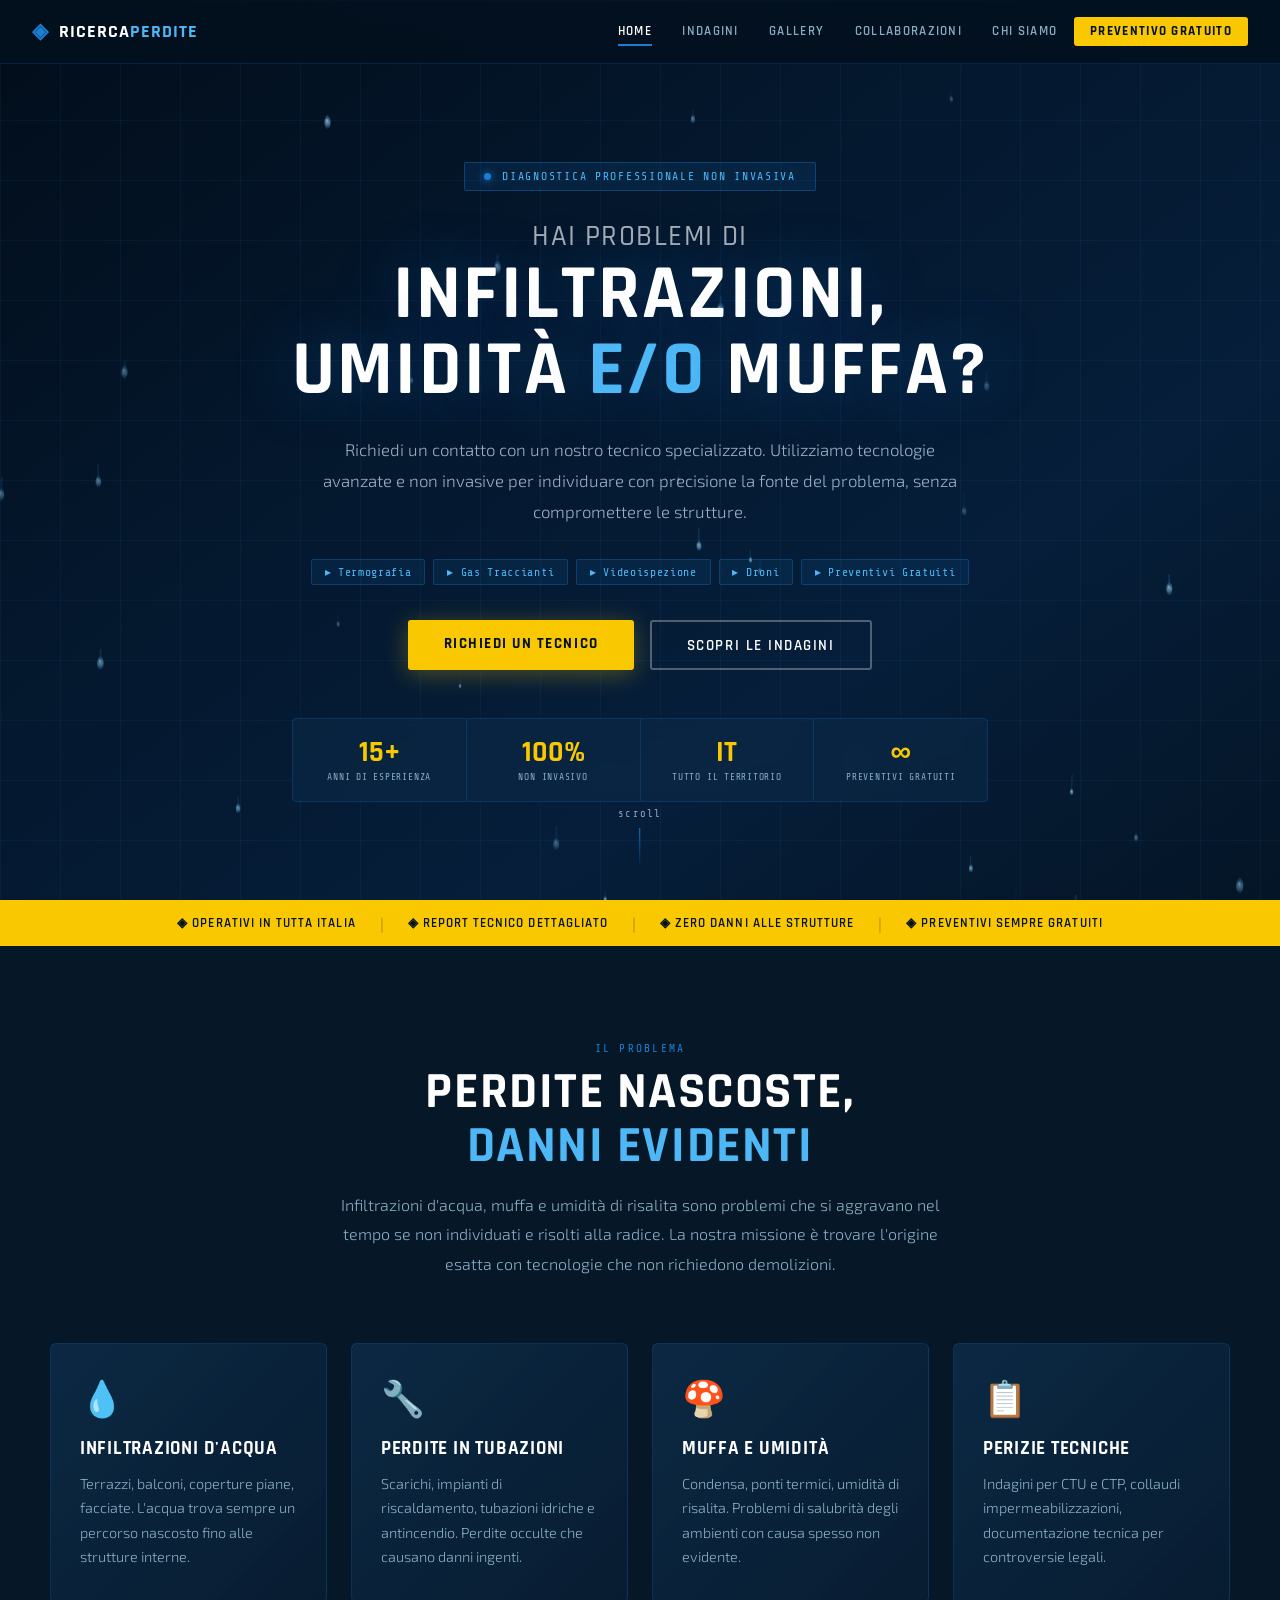
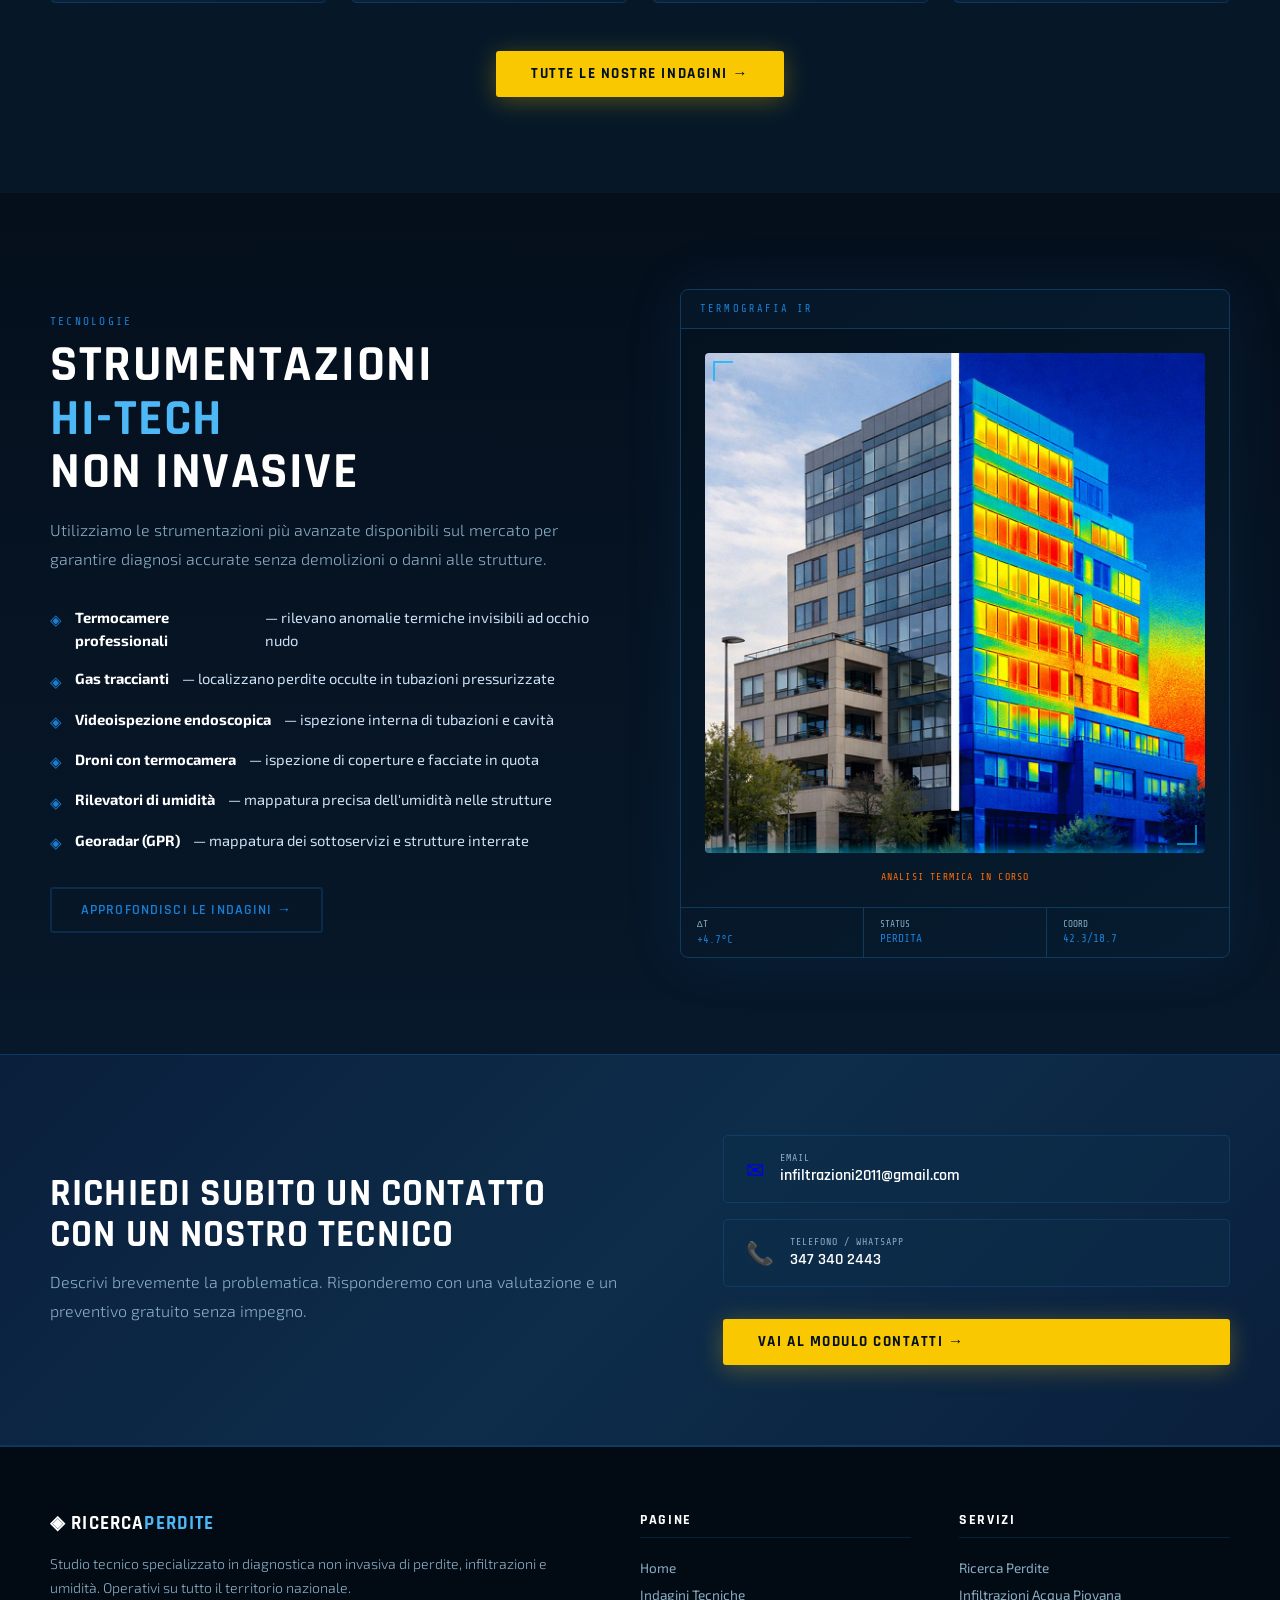
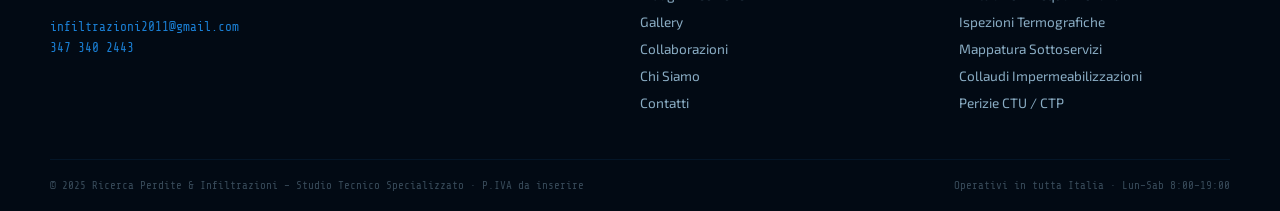
==== commit a83e0cc0: "Add files via upload" ====
--- a/index.html
+++ b/index.html
@@ -14,6 +14,119 @@
 <link rel="preconnect" href="https://fonts.gstatic.com" crossorigin/>
 <link href="https://fonts.googleapis.com/css2?family=Rajdhani:wght@400;500;600;700&family=Exo+2:ital,wght@0,300;0,400;0,600;0,800;1,300&family=Share+Tech+Mono&display=swap" rel="stylesheet"/>
 <link rel="stylesheet" href="style.css"/>
+<style>
+/* ── TERMOGRAFIA REALE con linea di scansione ── */
+.thermo-real {
+  position: relative;
+  width: 100%;
+  aspect-ratio: 1 / 1;
+  overflow: hidden;
+  border-radius: 4px;
+}
+
+.thermo-real img {
+  width: 100%;
+  height: 100%;
+  object-fit: cover;
+  display: block;
+}
+
+/* Linea di scansione diagnostica */
+.thermo-scan-line {
+  position: absolute;
+  left: 0;
+  right: 0;
+  height: 3px;
+  background: linear-gradient(90deg,
+    transparent 0%,
+    rgba(0,220,255,0.3) 20%,
+    rgba(0,220,255,0.95) 50%,
+    rgba(0,220,255,0.3) 80%,
+    transparent 100%
+  );
+  box-shadow:
+    0 0 8px rgba(0,220,255,0.8),
+    0 0 20px rgba(0,220,255,0.4);
+  animation: thermoScan 3s ease-in-out infinite;
+  z-index: 10;
+}
+
+/* Alone luminoso sopra la linea */
+.thermo-scan-line::before {
+  content: '';
+  position: absolute;
+  left: 0; right: 0;
+  top: -12px;
+  height: 12px;
+  background: linear-gradient(to top,
+    rgba(0,220,255,0.15),
+    transparent
+  );
+}
+
+/* Alone luminoso sotto la linea */
+.thermo-scan-line::after {
+  content: '';
+  position: absolute;
+  left: 0; right: 0;
+  top: 3px;
+  height: 12px;
+  background: linear-gradient(to bottom,
+    rgba(0,220,255,0.15),
+    transparent
+  );
+}
+
+@keyframes thermoScan {
+  0%   { top: 100%; }
+  45%  { top: 0%; }
+  50%  { top: 0%; }
+  95%  { top: 100%; }
+  100% { top: 100%; }
+}
+
+/* Overlay scuro semitrasparente che copre la parte sopra la linea */
+.thermo-reveal-mask {
+  position: absolute;
+  left: 0; right: 0; top: 0;
+  background: rgba(5,20,40,0.55);
+  animation: thermoMask 3s ease-in-out infinite;
+  z-index: 9;
+  pointer-events: none;
+}
+
+@keyframes thermoMask {
+  0%   { height: 100%; }
+  45%  { height: 0%; }
+  50%  { height: 0%; }
+  95%  { height: 100%; }
+  100% { height: 100%; }
+}
+
+/* Angoli decorativi */
+.thermo-corners {
+  position: absolute;
+  inset: 0;
+  z-index: 11;
+  pointer-events: none;
+}
+.thermo-corners::before,
+.thermo-corners::after {
+  content: '';
+  position: absolute;
+  width: 20px; height: 20px;
+  border-color: rgba(0,180,255,0.7);
+  border-style: solid;
+}
+.thermo-corners::before {
+  top: 8px; left: 8px;
+  border-width: 2px 0 0 2px;
+}
+.thermo-corners::after {
+  bottom: 8px; right: 8px;
+  border-width: 0 2px 2px 0;
+}
+</style>
 </head>
 <body>
 
@@ -154,19 +267,20 @@
         </ul>
         <a href="indagini.html" class="btn-outline-dark">Approfondisci le indagini →</a>
       </div>
+
+      <!-- VISUAL TERMOGRAFIA con immagine reale -->
       <div class="tech-visual rv">
         <div class="tech-card-big">
           <div class="tcb-label">TERMOGRAFIA IR</div>
           <div class="tcb-screen">
-            <div class="thermo-sim">
-              <div class="t-hot"></div>
-              <div class="t-warm"></div>
-              <div class="t-cool"></div>
-              <div class="t-cold"></div>
-              <div class="t-scan-line"></div>
+            <div class="thermo-real">
+              <img src="Trasformazione_termica_di_un_edificio.png" alt="Termografia edificio — analisi termica non invasiva"/>
+              <div class="thermo-reveal-mask"></div>
+              <div class="thermo-scan-line"></div>
+              <div class="thermo-corners"></div>
             </div>
             <div class="tcb-legend">
-              <span class="leg-hot">ANOMALIA TERMICA RILEVATA</span>
+              <span class="leg-hot">ANALISI TERMICA IN CORSO</span>
             </div>
           </div>
           <div class="tcb-data">
@@ -176,6 +290,7 @@
           </div>
         </div>
       </div>
+
     </div>
   </div>
 </section>
